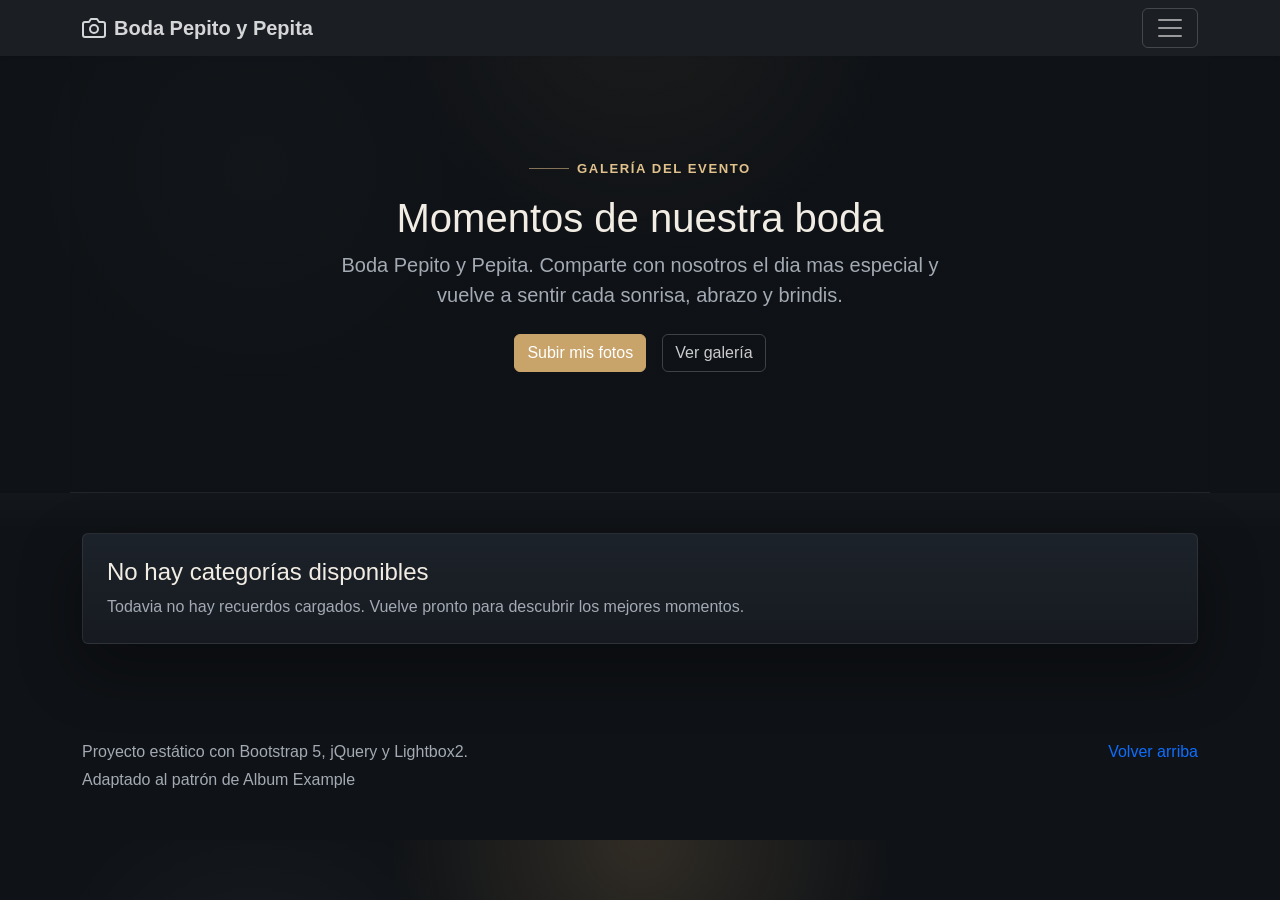
==== index.html @ b754f9c5 "Add files via upload" ====
<!doctype html>
<html lang="es">
  <head>
    <meta charset="UTF-8" />
    <meta name="viewport" content="width=device-width, initial-scale=1.0" />
    <meta
      name="description"
      content="Portada de la boda con galería de momentos por categoría."
    />
    <title>Boda Pepito y Pepita</title>
    <script type="module" crossorigin src="./assets/chunk-D4Ll_HxI.js"></script>
    <script type="module" crossorigin src="./assets/main-Bcjzb0AX.js"></script>
    <link rel="stylesheet" crossorigin href="./assets/main-Brp5BBaQ.css">
  </head>
  <body id="top">
    <header>
      <div class="collapse bg-dark" id="navbarHeader">
        <div class="container py-4">
          <div class="row g-4">
            <div class="col-lg-4">
              <h4 class="text-white">Navegación</h4>
              <ul class="list-unstyled mb-0">
                <li><a href="index.html" class="text-white">Portada</a></li>
                <li><a href="formulario.html" class="text-white">Subir fotos</a></li>
                <li><a href="#galeria" class="text-white">Galería de categorías</a></li>
              </ul>
            </div>
            <div class="col-lg-8">
              <h4 class="text-white">Galería</h4>
              <div class="dropdown">
                <button class="btn btn-outline-light dropdown-toggle" type="button" data-bs-toggle="dropdown" aria-expanded="false">
                  Elegir categoría
                </button>
                <ul class="dropdown-menu dropdown-menu-dark">
                  <li><a class="dropdown-item" href="galeria.html?categoria=ceremonia">Ceremonia</a></li>
                  <li><a class="dropdown-item" href="galeria.html?categoria=grupos">Grupos</a></li>
                  <li><a class="dropdown-item" href="galeria.html?categoria=retratos">Retratos</a></li>
                  <li><a class="dropdown-item" href="galeria.html?categoria=coctel">Coctel</a></li>
                  <li><a class="dropdown-item" href="galeria.html?categoria=banquete">Banquete</a></li>
                  <li><a class="dropdown-item" href="galeria.html?categoria=fiesta">Fiesta</a></li>
                  <li><a class="dropdown-item" href="galeria.html?categoria=preparativos">Preparativos</a></li>
                </ul>
              </div>
            </div>
          </div>
        </div>
      </div>

      <div class="navbar navbar-dark bg-dark shadow-sm">
        <div class="container">
          <a href="index.html" class="navbar-brand d-flex align-items-center">
            <svg xmlns="http://www.w3.org/2000/svg" width="24" height="24" fill="none" stroke="currentColor" stroke-linecap="round" stroke-linejoin="round" stroke-width="2" aria-hidden="true" class="me-2" viewBox="0 0 24 24"><path d="M23 19a2 2 0 0 1-2 2H3a2 2 0 0 1-2-2V8a2 2 0 0 1 2-2h4l2-3h6l2 3h4a2 2 0 0 1 2 2z"/><circle cx="12" cy="13" r="4"/></svg>
            <strong>Boda Pepito y Pepita</strong>
          </a>
          <button class="navbar-toggler" type="button" data-bs-toggle="collapse" data-bs-target="#navbarHeader" aria-controls="navbarHeader" aria-expanded="false" aria-label="Alternar navegación">
            <span class="navbar-toggler-icon"></span>
          </button>
        </div>
      </div>

      <section class="py-5 text-center container album-hero">
        <div class="row py-lg-5 justify-content-center">
          <div class="col-lg-7 col-md-9 mx-auto">
            <span class="eyebrow text-accent">Galería del evento</span>
            <h1 class="fw-light mt-3">Momentos de nuestra boda</h1>
            <p class="lead text-body-secondary">
              Boda Pepito y Pepita. Comparte con nosotros el dia mas especial y vuelve a sentir cada sonrisa, abrazo y brindis.
            </p>
            <p class="d-flex gap-3 justify-content-center flex-wrap">
              <a href="formulario.html" class="btn btn-primary my-2">Subir mis fotos</a>
              <a href="#galeria" class="btn btn-outline-secondary my-2">Ver galería</a>
            </p>
          </div>
        </div>
      </section>

    </header>

    <main>
      <div class="album py-5 album-section" id="galeria">
        <div class="container">
          <div class="row row-cols-1 row-cols-sm-2 row-cols-md-3 g-4" id="categoryCards"></div>
          <div class="row mt-3" id="categoryCardsEmpty" hidden>
            <div class="col">
              <div class="card card-dark h-100 p-4">
                <h2 class="h4 mb-2">No hay categorías disponibles</h2>
                <p class="card-text mb-0">Todavia no hay recuerdos cargados. Vuelve pronto para descubrir los mejores momentos.</p>
              </div>
            </div>
          </div>
        </div>

    </main>

    <footer class="text-body-secondary py-5 album-footer">
      <div class="container">
        <p class="float-end mb-1">
          <a href="#top">Volver arriba</a>
        </p>
        <p class="mb-1">Proyecto estático con Bootstrap 5, jQuery y Lightbox2.</p>
        <p class="mb-0">Adaptado al patrón de Album Example</p>
      </div>
    </footer>

  </body>
</html>
---- assets/main-Brp5BBaQ.css ----
:root,[data-bs-theme=light]{--bs-blue:#0d6efd;--bs-indigo:#6610f2;--bs-purple:#6f42c1;--bs-pink:#d63384;--bs-red:#dc3545;--bs-orange:#fd7e14;--bs-yellow:#ffc107;--bs-green:#198754;--bs-teal:#20c997;--bs-cyan:#0dcaf0;--bs-black:#000;--bs-white:#fff;--bs-gray:#6c757d;--bs-gray-dark:#343a40;--bs-gray-100:#f8f9fa;--bs-gray-200:#e9ecef;--bs-gray-300:#dee2e6;--bs-gray-400:#ced4da;--bs-gray-500:#adb5bd;--bs-gray-600:#6c757d;--bs-gray-700:#495057;--bs-gray-800:#343a40;--bs-gray-900:#212529;--bs-primary:#0d6efd;--bs-secondary:#6c757d;--bs-success:#198754;--bs-info:#0dcaf0;--bs-warning:#ffc107;--bs-danger:#dc3545;--bs-light:#f8f9fa;--bs-dark:#212529;--bs-primary-rgb:13,110,253;--bs-secondary-rgb:108,117,125;--bs-success-rgb:25,135,84;--bs-info-rgb:13,202,240;--bs-warning-rgb:255,193,7;--bs-danger-rgb:220,53,69;--bs-light-rgb:248,249,250;--bs-dark-rgb:33,37,41;--bs-primary-text-emphasis:#052c65;--bs-secondary-text-emphasis:#2b2f32;--bs-success-text-emphasis:#0a3622;--bs-info-text-emphasis:#055160;--bs-warning-text-emphasis:#664d03;--bs-danger-text-emphasis:#58151c;--bs-light-text-emphasis:#495057;--bs-dark-text-emphasis:#495057;--bs-primary-bg-subtle:#cfe2ff;--bs-secondary-bg-subtle:#e2e3e5;--bs-success-bg-subtle:#d1e7dd;--bs-info-bg-subtle:#cff4fc;--bs-warning-bg-subtle:#fff3cd;--bs-danger-bg-subtle:#f8d7da;--bs-light-bg-subtle:#fcfcfd;--bs-dark-bg-subtle:#ced4da;--bs-primary-border-subtle:#9ec5fe;--bs-secondary-border-subtle:#c4c8cb;--bs-success-border-subtle:#a3cfbb;--bs-info-border-subtle:#9eeaf9;--bs-warning-border-subtle:#ffe69c;--bs-danger-border-subtle:#f1aeb5;--bs-light-border-subtle:#e9ecef;--bs-dark-border-subtle:#adb5bd;--bs-white-rgb:255,255,255;--bs-black-rgb:0,0,0;--bs-font-sans-serif:system-ui,-apple-system,"Segoe UI",Roboto,"Helvetica Neue","Noto Sans","Liberation Sans",Arial,sans-serif,"Apple Color Emoji","Segoe UI Emoji","Segoe UI Symbol","Noto Color Emoji";--bs-font-monospace:SFMono-Regular,Menlo,Monaco,Consolas,"Liberation Mono","Courier New",monospace;--bs-gradient:linear-gradient(180deg, #ffffff26, #fff0);--bs-body-font-family:var(--bs-font-sans-serif);--bs-body-font-size:1rem;--bs-body-font-weight:400;--bs-body-line-height:1.5;--bs-body-color:#212529;--bs-body-color-rgb:33,37,41;--bs-body-bg:#fff;--bs-body-bg-rgb:255,255,255;--bs-emphasis-color:#000;--bs-emphasis-color-rgb:0,0,0;--bs-secondary-color:#212529bf;--bs-secondary-color-rgb:33,37,41;--bs-secondary-bg:#e9ecef;--bs-secondary-bg-rgb:233,236,239;--bs-tertiary-color:#21252980;--bs-tertiary-color-rgb:33,37,41;--bs-tertiary-bg:#f8f9fa;--bs-tertiary-bg-rgb:248,249,250;--bs-heading-color:inherit;--bs-link-color:#0d6efd;--bs-link-color-rgb:13,110,253;--bs-link-decoration:underline;--bs-link-hover-color:#0a58ca;--bs-link-hover-color-rgb:10,88,202;--bs-code-color:#d63384;--bs-highlight-color:#212529;--bs-highlight-bg:#fff3cd;--bs-border-width:1px;--bs-border-style:solid;--bs-border-color:#dee2e6;--bs-border-color-translucent:#0000002d;--bs-border-radius:.375rem;--bs-border-radius-sm:.25rem;--bs-border-radius-lg:.5rem;--bs-border-radius-xl:1rem;--bs-border-radius-xxl:2rem;--bs-border-radius-2xl:var(--bs-border-radius-xxl);--bs-border-radius-pill:50rem;--bs-box-shadow:0 .5rem 1rem #00000026;--bs-box-shadow-sm:0 .125rem .25rem #00000013;--bs-box-shadow-lg:0 1rem 3rem #0000002d;--bs-box-shadow-inset:inset 0 1px 2px #00000013;--bs-focus-ring-width:.25rem;--bs-focus-ring-opacity:.25;--bs-focus-ring-color:#0d6efd40;--bs-form-valid-color:#198754;--bs-form-valid-border-color:#198754;--bs-form-invalid-color:#dc3545;--bs-form-invalid-border-color:#dc3545}[data-bs-theme=dark]{--lightningcss-light: ;--lightningcss-dark:initial;color-scheme:dark;--bs-body-color:#dee2e6;--bs-body-color-rgb:222,226,230;--bs-body-bg:#212529;--bs-body-bg-rgb:33,37,41;--bs-emphasis-color:#fff;--bs-emphasis-color-rgb:255,255,255;--bs-secondary-color:#dee2e6bf;--bs-secondary-color-rgb:222,226,230;--bs-secondary-bg:#343a40;--bs-secondary-bg-rgb:52,58,64;--bs-tertiary-color:#dee2e680;--bs-tertiary-color-rgb:222,226,230;--bs-tertiary-bg:#2b3035;--bs-tertiary-bg-rgb:43,48,53;--bs-primary-text-emphasis:#6ea8fe;--bs-secondary-text-emphasis:#a7acb1;--bs-success-text-emphasis:#75b798;--bs-info-text-emphasis:#6edff6;--bs-warning-text-emphasis:#ffda6a;--bs-danger-text-emphasis:#ea868f;--bs-light-text-emphasis:#f8f9fa;--bs-dark-text-emphasis:#dee2e6;--bs-primary-bg-subtle:#031633;--bs-secondary-bg-subtle:#161719;--bs-success-bg-subtle:#051b11;--bs-info-bg-subtle:#032830;--bs-warning-bg-subtle:#332701;--bs-danger-bg-subtle:#2c0b0e;--bs-light-bg-subtle:#343a40;--bs-dark-bg-subtle:#1a1d20;--bs-primary-border-subtle:#084298;--bs-secondary-border-subtle:#41464b;--bs-success-border-subtle:#0f5132;--bs-info-border-subtle:#087990;--bs-warning-border-subtle:#997404;--bs-danger-border-subtle:#842029;--bs-light-border-subtle:#495057;--bs-dark-border-subtle:#343a40;--bs-heading-color:inherit;--bs-link-color:#6ea8fe;--bs-link-hover-color:#8bb9fe;--bs-link-color-rgb:110,168,254;--bs-link-hover-color-rgb:139,185,254;--bs-code-color:#e685b5;--bs-highlight-color:#dee2e6;--bs-highlight-bg:#664d03;--bs-border-color:#495057;--bs-border-color-translucent:#ffffff26;--bs-form-valid-color:#75b798;--bs-form-valid-border-color:#75b798;--bs-form-invalid-color:#ea868f;--bs-form-invalid-border-color:#ea868f}*,:after,:before{box-sizing:border-box}@media (prefers-reduced-motion:no-preference){:root{scroll-behavior:smooth}}body{font-family:var(--bs-body-font-family);font-size:var(--bs-body-font-size);font-weight:var(--bs-body-font-weight);line-height:var(--bs-body-line-height);color:var(--bs-body-color);text-align:var(--bs-body-text-align);background-color:var(--bs-body-bg);-webkit-text-size-adjust:100%;-webkit-tap-highlight-color:transparent;margin:0}hr{color:inherit;border:0;border-top:var(--bs-border-width) solid;opacity:.25;margin:1rem 0}.h1,.h2,.h3,.h4,.h5,.h6,h1,h2,h3,h4,h5,h6{color:var(--bs-heading-color);margin-top:0;margin-bottom:.5rem;font-weight:500;line-height:1.2}.h1,h1{font-size:calc(1.375rem + 1.5vw)}@media (width>=1200px){.h1,h1{font-size:2.5rem}}.h2,h2{font-size:calc(1.325rem + .9vw)}@media (width>=1200px){.h2,h2{font-size:2rem}}.h3,h3{font-size:calc(1.3rem + .6vw)}@media (width>=1200px){.h3,h3{font-size:1.75rem}}.h4,h4{font-size:calc(1.275rem + .3vw)}@media (width>=1200px){.h4,h4{font-size:1.5rem}}.h5,h5{font-size:1.25rem}.h6,h6{font-size:1rem}p{margin-top:0;margin-bottom:1rem}abbr[title]{cursor:help;-webkit-text-decoration-skip-ink:none;text-decoration-skip-ink:none;-webkit-text-decoration:underline dotted;text-decoration:underline dotted}address{font-style:normal;line-height:inherit;margin-bottom:1rem}ol,ul{padding-left:2rem}dl,ol,ul{margin-top:0;margin-bottom:1rem}ol ol,ol ul,ul ol,ul ul{margin-bottom:0}dt{font-weight:700}dd{margin-bottom:.5rem;margin-left:0}blockquote{margin:0 0 1rem}b,strong{font-weight:bolder}.small,small{font-size:.875em}.mark,mark{color:var(--bs-highlight-color);background-color:var(--bs-highlight-bg);padding:.1875em}sub,sup{vertical-align:baseline;font-size:.75em;line-height:0;position:relative}sub{bottom:-.25em}sup{top:-.5em}a{color:rgba(var(--bs-link-color-rgb),var(--bs-link-opacity,1));text-decoration:underline}a:hover{--bs-link-color-rgb:var(--bs-link-hover-color-rgb)}a:not([href]):not([class]),a:not([href]):not([class]):hover{color:inherit;text-decoration:none}code,kbd,pre,samp{font-family:var(--bs-font-monospace);font-size:1em}pre{margin-top:0;margin-bottom:1rem;font-size:.875em;display:block;overflow:auto}pre code{font-size:inherit;color:inherit;word-break:normal}code{color:var(--bs-code-color);word-wrap:break-word;font-size:.875em}a>code{color:inherit}kbd{color:var(--bs-body-bg);background-color:var(--bs-body-color);border-radius:.25rem;padding:.1875rem .375rem;font-size:.875em}kbd kbd{padding:0;font-size:1em}figure{margin:0 0 1rem}img,svg{vertical-align:middle}table{caption-side:bottom;border-collapse:collapse}caption{color:var(--bs-secondary-color);text-align:left;padding-top:.5rem;padding-bottom:.5rem}th{text-align:inherit;text-align:-webkit-match-parent}tbody,td,tfoot,th,thead,tr{border-color:inherit;border-style:solid;border-width:0}label{display:inline-block}button{border-radius:0}button:focus:not(:focus-visible){outline:0}button,input,optgroup,select,textarea{font-family:inherit;font-size:inherit;line-height:inherit;margin:0}button,select{text-transform:none}[role=button]{cursor:pointer}select{word-wrap:normal}select:disabled{opacity:1}[list]:not([type=date]):not([type=datetime-local]):not([type=month]):not([type=week]):not([type=time])::-webkit-calendar-picker-indicator{display:none!important}[type=button],[type=reset],[type=submit],button{-webkit-appearance:button}[type=button]:not(:disabled),[type=reset]:not(:disabled),[type=submit]:not(:disabled),button:not(:disabled){cursor:pointer}::-moz-focus-inner{border-style:none;padding:0}textarea{resize:vertical}fieldset{border:0;min-width:0;margin:0;padding:0}legend{float:left;width:100%;line-height:inherit;margin-bottom:.5rem;padding:0;font-size:calc(1.275rem + .3vw)}@media (width>=1200px){legend{font-size:1.5rem}}legend+*{clear:left}::-webkit-datetime-edit-day-field{padding:0}::-webkit-datetime-edit-fields-wrapper{padding:0}::-webkit-datetime-edit-hour-field{padding:0}::-webkit-datetime-edit-minute{padding:0}::-webkit-datetime-edit-month-field{padding:0}::-webkit-datetime-edit-text{padding:0}::-webkit-datetime-edit-year-field{padding:0}::-webkit-inner-spin-button{height:auto}[type=search]{-webkit-appearance:textfield;outline-offset:-2px}[type=search]::-webkit-search-cancel-button{cursor:pointer;filter:grayscale()}::-webkit-search-decoration{-webkit-appearance:none}::-webkit-color-swatch-wrapper{padding:0}::file-selector-button{font:inherit;-webkit-appearance:button}output{display:inline-block}iframe{border:0}summary{cursor:pointer;display:list-item}progress{vertical-align:baseline}[hidden]{display:none!important}.lead{font-size:1.25rem;font-weight:300}.display-1{font-size:calc(1.625rem + 4.5vw);font-weight:300;line-height:1.2}@media (width>=1200px){.display-1{font-size:5rem}}.display-2{font-size:calc(1.575rem + 3.9vw);font-weight:300;line-height:1.2}@media (width>=1200px){.display-2{font-size:4.5rem}}.display-3{font-size:calc(1.525rem + 3.3vw);font-weight:300;line-height:1.2}@media (width>=1200px){.display-3{font-size:4rem}}.display-4{font-size:calc(1.475rem + 2.7vw);font-weight:300;line-height:1.2}@media (width>=1200px){.display-4{font-size:3.5rem}}.display-5{font-size:calc(1.425rem + 2.1vw);font-weight:300;line-height:1.2}@media (width>=1200px){.display-5{font-size:3rem}}.display-6{font-size:calc(1.375rem + 1.5vw);font-weight:300;line-height:1.2}@media (width>=1200px){.display-6{font-size:2.5rem}}.list-unstyled,.list-inline{padding-left:0;list-style:none}.list-inline-item{display:inline-block}.list-inline-item:not(:last-child){margin-right:.5rem}.initialism{text-transform:uppercase;font-size:.875em}.blockquote{margin-bottom:1rem;font-size:1.25rem}.blockquote>:last-child{margin-bottom:0}.blockquote-footer{color:#6c757d;margin-top:-1rem;margin-bottom:1rem;font-size:.875em}.blockquote-footer:before{content:"— "}.img-fluid{max-width:100%;height:auto}.img-thumbnail{background-color:var(--bs-body-bg);border:var(--bs-border-width) solid var(--bs-border-color);border-radius:var(--bs-border-radius);max-width:100%;height:auto;padding:.25rem}.figure{display:inline-block}.figure-img{margin-bottom:.5rem;line-height:1}.figure-caption{color:var(--bs-secondary-color);font-size:.875em}.container,.container-fluid,.container-lg,.container-md,.container-sm,.container-xl,.container-xxl{--bs-gutter-x:1.5rem;--bs-gutter-y:0;width:100%;padding-right:calc(var(--bs-gutter-x) * .5);padding-left:calc(var(--bs-gutter-x) * .5);margin-left:auto;margin-right:auto}@media (width>=576px){.container,.container-sm{max-width:540px}}@media (width>=768px){.container,.container-md,.container-sm{max-width:720px}}@media (width>=992px){.container,.container-lg,.container-md,.container-sm{max-width:960px}}@media (width>=1200px){.container,.container-lg,.container-md,.container-sm,.container-xl{max-width:1140px}}@media (width>=1400px){.container,.container-lg,.container-md,.container-sm,.container-xl,.container-xxl{max-width:1320px}}:root{--bs-breakpoint-xs:0;--bs-breakpoint-sm:576px;--bs-breakpoint-md:768px;--bs-breakpoint-lg:992px;--bs-breakpoint-xl:1200px;--bs-breakpoint-xxl:1400px}.row{--bs-gutter-x:1.5rem;--bs-gutter-y:0;margin-top:calc(-1 * var(--bs-gutter-y));margin-right:calc(-.5 * var(--bs-gutter-x));margin-left:calc(-.5 * var(--bs-gutter-x));flex-wrap:wrap;display:flex}.row>*{width:100%;max-width:100%;padding-right:calc(var(--bs-gutter-x) * .5);padding-left:calc(var(--bs-gutter-x) * .5);margin-top:var(--bs-gutter-y);flex-shrink:0}.col{flex:1 0 0}.row-cols-auto>*{flex:none;width:auto}.row-cols-1>*{flex:none;width:100%}.row-cols-2>*{flex:none;width:50%}.row-cols-3>*{flex:none;width:33.3333%}.row-cols-4>*{flex:none;width:25%}.row-cols-5>*{flex:none;width:20%}.row-cols-6>*{flex:none;width:16.6667%}.col-auto{flex:none;width:auto}.col-1{flex:none;width:8.33333%}.col-2{flex:none;width:16.6667%}.col-3{flex:none;width:25%}.col-4{flex:none;width:33.3333%}.col-5{flex:none;width:41.6667%}.col-6{flex:none;width:50%}.col-7{flex:none;width:58.3333%}.col-8{flex:none;width:66.6667%}.col-9{flex:none;width:75%}.col-10{flex:none;width:83.3333%}.col-11{flex:none;width:91.6667%}.col-12{flex:none;width:100%}.offset-1{margin-left:8.33333%}.offset-2{margin-left:16.6667%}.offset-3{margin-left:25%}.offset-4{margin-left:33.3333%}.offset-5{margin-left:41.6667%}.offset-6{margin-left:50%}.offset-7{margin-left:58.3333%}.offset-8{margin-left:66.6667%}.offset-9{margin-left:75%}.offset-10{margin-left:83.3333%}.offset-11{margin-left:91.6667%}.g-0,.gx-0{--bs-gutter-x:0}.g-0,.gy-0{--bs-gutter-y:0}.g-1,.gx-1{--bs-gutter-x:.25rem}.g-1,.gy-1{--bs-gutter-y:.25rem}.g-2,.gx-2{--bs-gutter-x:.5rem}.g-2,.gy-2{--bs-gutter-y:.5rem}.g-3,.gx-3{--bs-gutter-x:1rem}.g-3,.gy-3{--bs-gutter-y:1rem}.g-4,.gx-4{--bs-gutter-x:1.5rem}.g-4,.gy-4{--bs-gutter-y:1.5rem}.g-5,.gx-5{--bs-gutter-x:3rem}.g-5,.gy-5{--bs-gutter-y:3rem}@media (width>=576px){.col-sm{flex:1 0 0}.row-cols-sm-auto>*{flex:none;width:auto}.row-cols-sm-1>*{flex:none;width:100%}.row-cols-sm-2>*{flex:none;width:50%}.row-cols-sm-3>*{flex:none;width:33.3333%}.row-cols-sm-4>*{flex:none;width:25%}.row-cols-sm-5>*{flex:none;width:20%}.row-cols-sm-6>*{flex:none;width:16.6667%}.col-sm-auto{flex:none;width:auto}.col-sm-1{flex:none;width:8.33333%}.col-sm-2{flex:none;width:16.6667%}.col-sm-3{flex:none;width:25%}.col-sm-4{flex:none;width:33.3333%}.col-sm-5{flex:none;width:41.6667%}.col-sm-6{flex:none;width:50%}.col-sm-7{flex:none;width:58.3333%}.col-sm-8{flex:none;width:66.6667%}.col-sm-9{flex:none;width:75%}.col-sm-10{flex:none;width:83.3333%}.col-sm-11{flex:none;width:91.6667%}.col-sm-12{flex:none;width:100%}.offset-sm-0{margin-left:0}.offset-sm-1{margin-left:8.33333%}.offset-sm-2{margin-left:16.6667%}.offset-sm-3{margin-left:25%}.offset-sm-4{margin-left:33.3333%}.offset-sm-5{margin-left:41.6667%}.offset-sm-6{margin-left:50%}.offset-sm-7{margin-left:58.3333%}.offset-sm-8{margin-left:66.6667%}.offset-sm-9{margin-left:75%}.offset-sm-10{margin-left:83.3333%}.offset-sm-11{margin-left:91.6667%}.g-sm-0,.gx-sm-0{--bs-gutter-x:0}.g-sm-0,.gy-sm-0{--bs-gutter-y:0}.g-sm-1,.gx-sm-1{--bs-gutter-x:.25rem}.g-sm-1,.gy-sm-1{--bs-gutter-y:.25rem}.g-sm-2,.gx-sm-2{--bs-gutter-x:.5rem}.g-sm-2,.gy-sm-2{--bs-gutter-y:.5rem}.g-sm-3,.gx-sm-3{--bs-gutter-x:1rem}.g-sm-3,.gy-sm-3{--bs-gutter-y:1rem}.g-sm-4,.gx-sm-4{--bs-gutter-x:1.5rem}.g-sm-4,.gy-sm-4{--bs-gutter-y:1.5rem}.g-sm-5,.gx-sm-5{--bs-gutter-x:3rem}.g-sm-5,.gy-sm-5{--bs-gutter-y:3rem}}@media (width>=768px){.col-md{flex:1 0 0}.row-cols-md-auto>*{flex:none;width:auto}.row-cols-md-1>*{flex:none;width:100%}.row-cols-md-2>*{flex:none;width:50%}.row-cols-md-3>*{flex:none;width:33.3333%}.row-cols-md-4>*{flex:none;width:25%}.row-cols-md-5>*{flex:none;width:20%}.row-cols-md-6>*{flex:none;width:16.6667%}.col-md-auto{flex:none;width:auto}.col-md-1{flex:none;width:8.33333%}.col-md-2{flex:none;width:16.6667%}.col-md-3{flex:none;width:25%}.col-md-4{flex:none;width:33.3333%}.col-md-5{flex:none;width:41.6667%}.col-md-6{flex:none;width:50%}.col-md-7{flex:none;width:58.3333%}.col-md-8{flex:none;width:66.6667%}.col-md-9{flex:none;width:75%}.col-md-10{flex:none;width:83.3333%}.col-md-11{flex:none;width:91.6667%}.col-md-12{flex:none;width:100%}.offset-md-0{margin-left:0}.offset-md-1{margin-left:8.33333%}.offset-md-2{margin-left:16.6667%}.offset-md-3{margin-left:25%}.offset-md-4{margin-left:33.3333%}.offset-md-5{margin-left:41.6667%}.offset-md-6{margin-left:50%}.offset-md-7{margin-left:58.3333%}.offset-md-8{margin-left:66.6667%}.offset-md-9{margin-left:75%}.offset-md-10{margin-left:83.3333%}.offset-md-11{margin-left:91.6667%}.g-md-0,.gx-md-0{--bs-gutter-x:0}.g-md-0,.gy-md-0{--bs-gutter-y:0}.g-md-1,.gx-md-1{--bs-gutter-x:.25rem}.g-md-1,.gy-md-1{--bs-gutter-y:.25rem}.g-md-2,.gx-md-2{--bs-gutter-x:.5rem}.g-md-2,.gy-md-2{--bs-gutter-y:.5rem}.g-md-3,.gx-md-3{--bs-gutter-x:1rem}.g-md-3,.gy-md-3{--bs-gutter-y:1rem}.g-md-4,.gx-md-4{--bs-gutter-x:1.5rem}.g-md-4,.gy-md-4{--bs-gutter-y:1.5rem}.g-md-5,.gx-md-5{--bs-gutter-x:3rem}.g-md-5,.gy-md-5{--bs-gutter-y:3rem}}@media (width>=992px){.col-lg{flex:1 0 0}.row-cols-lg-auto>*{flex:none;width:auto}.row-cols-lg-1>*{flex:none;width:100%}.row-cols-lg-2>*{flex:none;width:50%}.row-cols-lg-3>*{flex:none;width:33.3333%}.row-cols-lg-4>*{flex:none;width:25%}.row-cols-lg-5>*{flex:none;width:20%}.row-cols-lg-6>*{flex:none;width:16.6667%}.col-lg-auto{flex:none;width:auto}.col-lg-1{flex:none;width:8.33333%}.col-lg-2{flex:none;width:16.6667%}.col-lg-3{flex:none;width:25%}.col-lg-4{flex:none;width:33.3333%}.col-lg-5{flex:none;width:41.6667%}.col-lg-6{flex:none;width:50%}.col-lg-7{flex:none;width:58.3333%}.col-lg-8{flex:none;width:66.6667%}.col-lg-9{flex:none;width:75%}.col-lg-10{flex:none;width:83.3333%}.col-lg-11{flex:none;width:91.6667%}.col-lg-12{flex:none;width:100%}.offset-lg-0{margin-left:0}.offset-lg-1{margin-left:8.33333%}.offset-lg-2{margin-left:16.6667%}.offset-lg-3{margin-left:25%}.offset-lg-4{margin-left:33.3333%}.offset-lg-5{margin-left:41.6667%}.offset-lg-6{margin-left:50%}.offset-lg-7{margin-left:58.3333%}.offset-lg-8{margin-left:66.6667%}.offset-lg-9{margin-left:75%}.offset-lg-10{margin-left:83.3333%}.offset-lg-11{margin-left:91.6667%}.g-lg-0,.gx-lg-0{--bs-gutter-x:0}.g-lg-0,.gy-lg-0{--bs-gutter-y:0}.g-lg-1,.gx-lg-1{--bs-gutter-x:.25rem}.g-lg-1,.gy-lg-1{--bs-gutter-y:.25rem}.g-lg-2,.gx-lg-2{--bs-gutter-x:.5rem}.g-lg-2,.gy-lg-2{--bs-gutter-y:.5rem}.g-lg-3,.gx-lg-3{--bs-gutter-x:1rem}.g-lg-3,.gy-lg-3{--bs-gutter-y:1rem}.g-lg-4,.gx-lg-4{--bs-gutter-x:1.5rem}.g-lg-4,.gy-lg-4{--bs-gutter-y:1.5rem}.g-lg-5,.gx-lg-5{--bs-gutter-x:3rem}.g-lg-5,.gy-lg-5{--bs-gutter-y:3rem}}@media (width>=1200px){.col-xl{flex:1 0 0}.row-cols-xl-auto>*{flex:none;width:auto}.row-cols-xl-1>*{flex:none;width:100%}.row-cols-xl-2>*{flex:none;width:50%}.row-cols-xl-3>*{flex:none;width:33.3333%}.row-cols-xl-4>*{flex:none;width:25%}.row-cols-xl-5>*{flex:none;width:20%}.row-cols-xl-6>*{flex:none;width:16.6667%}.col-xl-auto{flex:none;width:auto}.col-xl-1{flex:none;width:8.33333%}.col-xl-2{flex:none;width:16.6667%}.col-xl-3{flex:none;width:25%}.col-xl-4{flex:none;width:33.3333%}.col-xl-5{flex:none;width:41.6667%}.col-xl-6{flex:none;width:50%}.col-xl-7{flex:none;width:58.3333%}.col-xl-8{flex:none;width:66.6667%}.col-xl-9{flex:none;width:75%}.col-xl-10{flex:none;width:83.3333%}.col-xl-11{flex:none;width:91.6667%}.col-xl-12{flex:none;width:100%}.offset-xl-0{margin-left:0}.offset-xl-1{margin-left:8.33333%}.offset-xl-2{margin-left:16.6667%}.offset-xl-3{margin-left:25%}.offset-xl-4{margin-left:33.3333%}.offset-xl-5{margin-left:41.6667%}.offset-xl-6{margin-left:50%}.offset-xl-7{margin-left:58.3333%}.offset-xl-8{margin-left:66.6667%}.offset-xl-9{margin-left:75%}.offset-xl-10{margin-left:83.3333%}.offset-xl-11{margin-left:91.6667%}.g-xl-0,.gx-xl-0{--bs-gutter-x:0}.g-xl-0,.gy-xl-0{--bs-gutter-y:0}.g-xl-1,.gx-xl-1{--bs-gutter-x:.25rem}.g-xl-1,.gy-xl-1{--bs-gutter-y:.25rem}.g-xl-2,.gx-xl-2{--bs-gutter-x:.5rem}.g-xl-2,.gy-xl-2{--bs-gutter-y:.5rem}.g-xl-3,.gx-xl-3{--bs-gutter-x:1rem}.g-xl-3,.gy-xl-3{--bs-gutter-y:1rem}.g-xl-4,.gx-xl-4{--bs-gutter-x:1.5rem}.g-xl-4,.gy-xl-4{--bs-gutter-y:1.5rem}.g-xl-5,.gx-xl-5{--bs-gutter-x:3rem}.g-xl-5,.gy-xl-5{--bs-gutter-y:3rem}}@media (width>=1400px){.col-xxl{flex:1 0 0}.row-cols-xxl-auto>*{flex:none;width:auto}.row-cols-xxl-1>*{flex:none;width:100%}.row-cols-xxl-2>*{flex:none;width:50%}.row-cols-xxl-3>*{flex:none;width:33.3333%}.row-cols-xxl-4>*{flex:none;width:25%}.row-cols-xxl-5>*{flex:none;width:20%}.row-cols-xxl-6>*{flex:none;width:16.6667%}.col-xxl-auto{flex:none;width:auto}.col-xxl-1{flex:none;width:8.33333%}.col-xxl-2{flex:none;width:16.6667%}.col-xxl-3{flex:none;width:25%}.col-xxl-4{flex:none;width:33.3333%}.col-xxl-5{flex:none;width:41.6667%}.col-xxl-6{flex:none;width:50%}.col-xxl-7{flex:none;width:58.3333%}.col-xxl-8{flex:none;width:66.6667%}.col-xxl-9{flex:none;width:75%}.col-xxl-10{flex:none;width:83.3333%}.col-xxl-11{flex:none;width:91.6667%}.col-xxl-12{flex:none;width:100%}.offset-xxl-0{margin-left:0}.offset-xxl-1{margin-left:8.33333%}.offset-xxl-2{margin-left:16.6667%}.offset-xxl-3{margin-left:25%}.offset-xxl-4{margin-left:33.3333%}.offset-xxl-5{margin-left:41.6667%}.offset-xxl-6{margin-left:50%}.offset-xxl-7{margin-left:58.3333%}.offset-xxl-8{margin-left:66.6667%}.offset-xxl-9{margin-left:75%}.offset-xxl-10{margin-left:83.3333%}.offset-xxl-11{margin-left:91.6667%}.g-xxl-0,.gx-xxl-0{--bs-gutter-x:0}.g-xxl-0,.gy-xxl-0{--bs-gutter-y:0}.g-xxl-1,.gx-xxl-1{--bs-gutter-x:.25rem}.g-xxl-1,.gy-xxl-1{--bs-gutter-y:.25rem}.g-xxl-2,.gx-xxl-2{--bs-gutter-x:.5rem}.g-xxl-2,.gy-xxl-2{--bs-gutter-y:.5rem}.g-xxl-3,.gx-xxl-3{--bs-gutter-x:1rem}.g-xxl-3,.gy-xxl-3{--bs-gutter-y:1rem}.g-xxl-4,.gx-xxl-4{--bs-gutter-x:1.5rem}.g-xxl-4,.gy-xxl-4{--bs-gutter-y:1.5rem}.g-xxl-5,.gx-xxl-5{--bs-gutter-x:3rem}.g-xxl-5,.gy-xxl-5{--bs-gutter-y:3rem}}.table{--bs-table-color-type:initial;--bs-table-bg-type:initial;--bs-table-color-state:initial;--bs-table-bg-state:initial;--bs-table-color:var(--bs-emphasis-color);--bs-table-bg:var(--bs-body-bg);--bs-table-border-color:var(--bs-border-color);--bs-table-accent-bg:transparent;--bs-table-striped-color:var(--bs-emphasis-color);--bs-table-striped-bg:rgba(var(--bs-emphasis-color-rgb), .05);--bs-table-active-color:var(--bs-emphasis-color);--bs-table-active-bg:rgba(var(--bs-emphasis-color-rgb), .1);--bs-table-hover-color:var(--bs-emphasis-color);--bs-table-hover-bg:rgba(var(--bs-emphasis-color-rgb), .075);vertical-align:top;border-color:var(--bs-table-border-color);width:100%;margin-bottom:1rem}.table>:not(caption)>*>*{color:var(--bs-table-color-state,var(--bs-table-color-type,var(--bs-table-color)));background-color:var(--bs-table-bg);border-bottom-width:var(--bs-border-width);box-shadow:inset 0 0 0 9999px var(--bs-table-bg-state,var(--bs-table-bg-type,var(--bs-table-accent-bg)));padding:.5rem}.table>tbody{vertical-align:inherit}.table>thead{vertical-align:bottom}.table-group-divider{border-top:calc(var(--bs-border-width) * 2) solid currentcolor}.caption-top{caption-side:top}.table-sm>:not(caption)>*>*{padding:.25rem}.table-bordered>:not(caption)>*{border-width:var(--bs-border-width) 0}.table-bordered>:not(caption)>*>*{border-width:0 var(--bs-border-width)}.table-borderless>:not(caption)>*>*{border-bottom-width:0}.table-borderless>:not(:first-child){border-top-width:0}.table-striped>tbody>tr:nth-of-type(odd)>*,.table-striped-columns>:not(caption)>tr>:nth-child(2n){--bs-table-color-type:var(--bs-table-striped-color);--bs-table-bg-type:var(--bs-table-striped-bg)}.table-active{--bs-table-color-state:var(--bs-table-active-color);--bs-table-bg-state:var(--bs-table-active-bg)}.table-hover>tbody>tr:hover>*{--bs-table-color-state:var(--bs-table-hover-color);--bs-table-bg-state:var(--bs-table-hover-bg)}.table-primary{--bs-table-color:#000;--bs-table-bg:#cfe2ff;--bs-table-border-color:#a6b5cc;--bs-table-striped-bg:#c5d7f2;--bs-table-striped-color:#000;--bs-table-active-bg:#bacbe6;--bs-table-active-color:#000;--bs-table-hover-bg:#bfd1ec;--bs-table-hover-color:#000;color:var(--bs-table-color);border-color:var(--bs-table-border-color)}.table-secondary{--bs-table-color:#000;--bs-table-bg:#e2e3e5;--bs-table-border-color:#b5b6b7;--bs-table-striped-bg:#d7d8da;--bs-table-striped-color:#000;--bs-table-active-bg:#cbccce;--bs-table-active-color:#000;--bs-table-hover-bg:#d1d2d4;--bs-table-hover-color:#000;color:var(--bs-table-color);border-color:var(--bs-table-border-color)}.table-success{--bs-table-color:#000;--bs-table-bg:#d1e7dd;--bs-table-border-color:#a7b9b1;--bs-table-striped-bg:#c7dbd2;--bs-table-striped-color:#000;--bs-table-active-bg:#bcd0c7;--bs-table-active-color:#000;--bs-table-hover-bg:#c1d6cc;--bs-table-hover-color:#000;color:var(--bs-table-color);border-color:var(--bs-table-border-color)}.table-info{--bs-table-color:#000;--bs-table-bg:#cff4fc;--bs-table-border-color:#a6c3ca;--bs-table-striped-bg:#c5e8ef;--bs-table-striped-color:#000;--bs-table-active-bg:#badce3;--bs-table-active-color:#000;--bs-table-hover-bg:#bfe2e9;--bs-table-hover-color:#000;color:var(--bs-table-color);border-color:var(--bs-table-border-color)}.table-warning{--bs-table-color:#000;--bs-table-bg:#fff3cd;--bs-table-border-color:#ccc2a4;--bs-table-striped-bg:#f2e7c3;--bs-table-striped-color:#000;--bs-table-active-bg:#e6dbb9;--bs-table-active-color:#000;--bs-table-hover-bg:#ece1be;--bs-table-hover-color:#000;color:var(--bs-table-color);border-color:var(--bs-table-border-color)}.table-danger{--bs-table-color:#000;--bs-table-bg:#f8d7da;--bs-table-border-color:#c6acae;--bs-table-striped-bg:#eccccf;--bs-table-striped-color:#000;--bs-table-active-bg:#dfc2c4;--bs-table-active-color:#000;--bs-table-hover-bg:#e5c7ca;--bs-table-hover-color:#000;color:var(--bs-table-color);border-color:var(--bs-table-border-color)}.table-light{--bs-table-color:#000;--bs-table-bg:#f8f9fa;--bs-table-border-color:#c6c7c8;--bs-table-striped-bg:#ecedee;--bs-table-striped-color:#000;--bs-table-active-bg:#dfe0e1;--bs-table-active-color:#000;--bs-table-hover-bg:#e5e6e7;--bs-table-hover-color:#000;color:var(--bs-table-color);border-color:var(--bs-table-border-color)}.table-dark{--bs-table-color:#fff;--bs-table-bg:#212529;--bs-table-border-color:#4d5154;--bs-table-striped-bg:#2c3034;--bs-table-striped-color:#fff;--bs-table-active-bg:#373b3e;--bs-table-active-color:#fff;--bs-table-hover-bg:#323539;--bs-table-hover-color:#fff;color:var(--bs-table-color);border-color:var(--bs-table-border-color)}.table-responsive{-webkit-overflow-scrolling:touch;overflow-x:auto}@media (width<=575.98px){.table-responsive-sm{-webkit-overflow-scrolling:touch;overflow-x:auto}}@media (width<=767.98px){.table-responsive-md{-webkit-overflow-scrolling:touch;overflow-x:auto}}@media (width<=991.98px){.table-responsive-lg{-webkit-overflow-scrolling:touch;overflow-x:auto}}@media (width<=1199.98px){.table-responsive-xl{-webkit-overflow-scrolling:touch;overflow-x:auto}}@media (width<=1399.98px){.table-responsive-xxl{-webkit-overflow-scrolling:touch;overflow-x:auto}}.form-label{margin-bottom:.5rem}.col-form-label{padding-top:calc(.375rem + var(--bs-border-width));padding-bottom:calc(.375rem + var(--bs-border-width));font-size:inherit;margin-bottom:0;line-height:1.5}.col-form-label-lg{padding-top:calc(.5rem + var(--bs-border-width));padding-bottom:calc(.5rem + var(--bs-border-width));font-size:1.25rem}.col-form-label-sm{padding-top:calc(.25rem + var(--bs-border-width));padding-bottom:calc(.25rem + var(--bs-border-width));font-size:.875rem}.form-text{color:var(--bs-secondary-color);margin-top:.25rem;font-size:.875em}.form-control{width:100%;color:var(--bs-body-color);appearance:none;background-color:var(--bs-body-bg);border:var(--bs-border-width) solid var(--bs-border-color);border-radius:var(--bs-border-radius);background-clip:padding-box;padding:.375rem .75rem;font-size:1rem;font-weight:400;line-height:1.5;transition:border-color .15s ease-in-out,box-shadow .15s ease-in-out;display:block}@media (prefers-reduced-motion:reduce){.form-control{transition:none}}.form-control[type=file]{overflow:hidden}.form-control[type=file]:not(:disabled):not([readonly]){cursor:pointer}.form-control:focus{color:var(--bs-body-color);background-color:var(--bs-body-bg);border-color:#86b7fe;outline:0;box-shadow:0 0 0 .25rem #0d6efd40}.form-control::-webkit-date-and-time-value{min-width:85px;height:1.5em;margin:0}.form-control::-webkit-datetime-edit{padding:0;display:block}.form-control::placeholder{color:var(--bs-secondary-color);opacity:1}.form-control:disabled{background-color:var(--bs-secondary-bg);opacity:1}.form-control::-webkit-file-upload-button{-webkit-margin-end:.75rem;margin:-.375rem -.75rem;color:var(--bs-body-color);background-color:var(--bs-tertiary-bg);pointer-events:none;border-color:inherit;border-style:solid;border-width:0;border-inline-end-width:var(--bs-border-width);border-radius:0;margin-inline-end:.75rem;padding:.375rem .75rem;transition:color .15s ease-in-out,background-color .15s ease-in-out,border-color .15s ease-in-out,box-shadow .15s ease-in-out}.form-control::file-selector-button{-webkit-margin-end:.75rem;color:var(--bs-body-color);background-color:var(--bs-tertiary-bg);pointer-events:none;border-color:inherit;border-style:solid;border-width:0;border-inline-end-width:var(--bs-border-width);border-radius:0;margin:-.375rem -.75rem;margin-inline-end:.75rem;padding:.375rem .75rem;transition:color .15s ease-in-out,background-color .15s ease-in-out,border-color .15s ease-in-out,box-shadow .15s ease-in-out}@media (prefers-reduced-motion:reduce){.form-control::file-selector-button{transition:none}}.form-control:hover:not(:disabled):not([readonly])::-webkit-file-upload-button{background-color:var(--bs-secondary-bg)}.form-control:hover:not(:disabled):not([readonly])::file-selector-button{background-color:var(--bs-secondary-bg)}.form-control-plaintext{width:100%;color:var(--bs-body-color);border:solid #0000;border-width:var(--bs-border-width) 0;background-color:#0000;margin-bottom:0;padding:.375rem 0;line-height:1.5;display:block}.form-control-plaintext:focus{outline:0}.form-control-plaintext.form-control-lg,.form-control-plaintext.form-control-sm{padding-left:0;padding-right:0}.form-control-sm{min-height:calc(1.5em + .5rem + calc(var(--bs-border-width) * 2));border-radius:var(--bs-border-radius-sm);padding:.25rem .5rem;font-size:.875rem}.form-control-sm::file-selector-button{-webkit-margin-end:.5rem;margin:-.25rem -.5rem;margin-inline-end:.5rem;padding:.25rem .5rem}.form-control-lg{min-height:calc(1.5em + 1rem + calc(var(--bs-border-width) * 2));border-radius:var(--bs-border-radius-lg);padding:.5rem 1rem;font-size:1.25rem}.form-control-lg::file-selector-button{-webkit-margin-end:1rem;margin:-.5rem -1rem;margin-inline-end:1rem;padding:.5rem 1rem}textarea.form-control{min-height:calc(1.5em + .75rem + calc(var(--bs-border-width) * 2))}textarea.form-control-sm{min-height:calc(1.5em + .5rem + calc(var(--bs-border-width) * 2))}textarea.form-control-lg{min-height:calc(1.5em + 1rem + calc(var(--bs-border-width) * 2))}.form-control-color{width:3rem;height:calc(1.5em + .75rem + calc(var(--bs-border-width) * 2));padding:.375rem}.form-control-color:not(:disabled):not([readonly]){cursor:pointer}.form-control-color::-moz-color-swatch{border-radius:var(--bs-border-radius);border:0!important}.form-control-color::-webkit-color-swatch{border-radius:var(--bs-border-radius);border:0!important}.form-control-color.form-control-sm{height:calc(1.5em + .5rem + calc(var(--bs-border-width) * 2))}.form-control-color.form-control-lg{height:calc(1.5em + 1rem + calc(var(--bs-border-width) * 2))}.form-select{--bs-form-select-bg-img:url("data:image/svg+xml,%3csvg xmlns='http://www.w3.org/2000/svg' viewBox='0 0 16 16'%3e%3cpath fill='none' stroke='%23343a40' stroke-linecap='round' stroke-linejoin='round' stroke-width='2' d='m2 5 6 6 6-6'/%3e%3c/svg%3e");width:100%;color:var(--bs-body-color);appearance:none;background-color:var(--bs-body-bg);background-image:var(--bs-form-select-bg-img),var(--bs-form-select-bg-icon,none);border:var(--bs-border-width) solid var(--bs-border-color);border-radius:var(--bs-border-radius);background-position:right .75rem center;background-repeat:no-repeat;background-size:16px 12px;padding:.375rem 2.25rem .375rem .75rem;font-size:1rem;font-weight:400;line-height:1.5;transition:border-color .15s ease-in-out,box-shadow .15s ease-in-out;display:block}@media (prefers-reduced-motion:reduce){.form-select{transition:none}}.form-select:focus{border-color:#86b7fe;outline:0;box-shadow:0 0 0 .25rem #0d6efd40}.form-select[multiple],.form-select[size]:not([size="1"]){background-image:none;padding-right:.75rem}.form-select:disabled{background-color:var(--bs-secondary-bg)}.form-select:-moz-focusring{color:#0000;text-shadow:0 0 0 var(--bs-body-color)}.form-select-sm{border-radius:var(--bs-border-radius-sm);padding-top:.25rem;padding-bottom:.25rem;padding-left:.5rem;font-size:.875rem}.form-select-lg{border-radius:var(--bs-border-radius-lg);padding-top:.5rem;padding-bottom:.5rem;padding-left:1rem;font-size:1.25rem}[data-bs-theme=dark] .form-select{--bs-form-select-bg-img:url("data:image/svg+xml,%3csvg xmlns='http://www.w3.org/2000/svg' viewBox='0 0 16 16'%3e%3cpath fill='none' stroke='%23dee2e6' stroke-linecap='round' stroke-linejoin='round' stroke-width='2' d='m2 5 6 6 6-6'/%3e%3c/svg%3e")}.form-check{min-height:1.5rem;margin-bottom:.125rem;padding-left:1.5em;display:block}.form-check .form-check-input{float:left;margin-left:-1.5em}.form-check-reverse{text-align:right;padding-left:0;padding-right:1.5em}.form-check-reverse .form-check-input{float:right;margin-left:0;margin-right:-1.5em}.form-check-input{--bs-form-check-bg:var(--bs-body-bg);vertical-align:top;appearance:none;background-color:var(--bs-form-check-bg);background-image:var(--bs-form-check-bg-image);border:var(--bs-border-width) solid var(--bs-border-color);-webkit-print-color-adjust:exact;print-color-adjust:exact;color-adjust:exact;background-position:50%;background-repeat:no-repeat;background-size:contain;flex-shrink:0;width:1em;height:1em;margin-top:.25em}.form-check-input[type=checkbox]{border-radius:.25em}.form-check-input[type=radio]{border-radius:50%}.form-check-input:active{filter:brightness(90%)}.form-check-input:focus{border-color:#86b7fe;outline:0;box-shadow:0 0 0 .25rem #0d6efd40}.form-check-input:checked{background-color:#0d6efd;border-color:#0d6efd}.form-check-input:checked[type=checkbox]{--bs-form-check-bg-image:url("data:image/svg+xml,%3csvg xmlns='http://www.w3.org/2000/svg' viewBox='0 0 20 20'%3e%3cpath fill='none' stroke='%23fff' stroke-linecap='round' stroke-linejoin='round' stroke-width='3' d='m6 10 3 3 6-6'/%3e%3c/svg%3e")}.form-check-input:checked[type=radio]{--bs-form-check-bg-image:url("data:image/svg+xml,%3csvg xmlns='http://www.w3.org/2000/svg' viewBox='-4 -4 8 8'%3e%3ccircle r='2' fill='%23fff'/%3e%3c/svg%3e")}.form-check-input[type=checkbox]:indeterminate{--bs-form-check-bg-image:url("data:image/svg+xml,%3csvg xmlns='http://www.w3.org/2000/svg' viewBox='0 0 20 20'%3e%3cpath fill='none' stroke='%23fff' stroke-linecap='round' stroke-linejoin='round' stroke-width='3' d='M6 10h8'/%3e%3c/svg%3e");background-color:#0d6efd;border-color:#0d6efd}.form-check-input:disabled{pointer-events:none;filter:none;opacity:.5}.form-check-input:disabled~.form-check-label,.form-check-input[disabled]~.form-check-label{cursor:default;opacity:.5}.form-switch{padding-left:2.5em}.form-switch .form-check-input{--bs-form-switch-bg:url("data:image/svg+xml,%3csvg xmlns='http://www.w3.org/2000/svg' viewBox='-4 -4 8 8'%3e%3ccircle r='3' fill='rgba%280, 0, 0, 0.25%29'/%3e%3c/svg%3e");background-image:var(--bs-form-switch-bg);background-position:0;border-radius:2em;width:2em;margin-left:-2.5em;transition:background-position .15s ease-in-out}@media (prefers-reduced-motion:reduce){.form-switch .form-check-input{transition:none}}.form-switch .form-check-input:focus{--bs-form-switch-bg:url("data:image/svg+xml,%3csvg xmlns='http://www.w3.org/2000/svg' viewBox='-4 -4 8 8'%3e%3ccircle r='3' fill='%2386b7fe'/%3e%3c/svg%3e")}.form-switch .form-check-input:checked{--bs-form-switch-bg:url("data:image/svg+xml,%3csvg xmlns='http://www.w3.org/2000/svg' viewBox='-4 -4 8 8'%3e%3ccircle r='3' fill='%23fff'/%3e%3c/svg%3e");background-position:100%}.form-switch.form-check-reverse{padding-left:0;padding-right:2.5em}.form-switch.form-check-reverse .form-check-input{margin-left:0;margin-right:-2.5em}.form-check-inline{margin-right:1rem;display:inline-block}.btn-check{clip:rect(0,0,0,0);pointer-events:none;position:absolute}.btn-check:disabled+.btn,.btn-check[disabled]+.btn{pointer-events:none;filter:none;opacity:.65}[data-bs-theme=dark] .form-switch .form-check-input:not(:checked):not(:focus){--bs-form-switch-bg:url("data:image/svg+xml,%3csvg xmlns='http://www.w3.org/2000/svg' viewBox='-4 -4 8 8'%3e%3ccircle r='3' fill='rgba%28255, 255, 255, 0.25%29'/%3e%3c/svg%3e")}.form-range{appearance:none;background-color:#0000;width:100%;height:1.5rem;padding:0}.form-range:focus{outline:0}.form-range:focus::-webkit-slider-thumb{box-shadow:0 0 0 1px #fff,0 0 0 .25rem #0d6efd40}.form-range:focus::-moz-range-thumb{box-shadow:0 0 0 1px #fff,0 0 0 .25rem #0d6efd40}.form-range::-moz-focus-outer{border:0}.form-range::-webkit-slider-thumb{appearance:none;background-color:#0d6efd;border:0;border-radius:1rem;width:1rem;height:1rem;margin-top:-.25rem;transition:background-color .15s ease-in-out,border-color .15s ease-in-out,box-shadow .15s ease-in-out}@media (prefers-reduced-motion:reduce){.form-range::-webkit-slider-thumb{transition:none}}.form-range::-webkit-slider-thumb:active{background-color:#b6d4fe}.form-range::-webkit-slider-runnable-track{color:#0000;cursor:pointer;background-color:var(--bs-secondary-bg);border-color:#0000;border-radius:1rem;width:100%;height:.5rem}.form-range::-moz-range-thumb{appearance:none;background-color:#0d6efd;border:0;border-radius:1rem;width:1rem;height:1rem;transition:background-color .15s ease-in-out,border-color .15s ease-in-out,box-shadow .15s ease-in-out}@media (prefers-reduced-motion:reduce){.form-range::-moz-range-thumb{transition:none}}.form-range::-moz-range-thumb:active{background-color:#b6d4fe}.form-range::-moz-range-track{color:#0000;cursor:pointer;background-color:var(--bs-secondary-bg);border-color:#0000;border-radius:1rem;width:100%;height:.5rem}.form-range:disabled{pointer-events:none}.form-range:disabled::-webkit-slider-thumb{background-color:var(--bs-secondary-color)}.form-range:disabled::-moz-range-thumb{background-color:var(--bs-secondary-color)}.form-floating{position:relative}.form-floating>.form-control,.form-floating>.form-control-plaintext,.form-floating>.form-select{height:calc(3.5rem + calc(var(--bs-border-width) * 2));min-height:calc(3.5rem + calc(var(--bs-border-width) * 2));line-height:1.25}.form-floating>label{z-index:2;max-width:100%;height:100%;color:rgba(var(--bs-body-color-rgb),.65);text-align:start;text-overflow:ellipsis;white-space:nowrap;pointer-events:none;border:var(--bs-border-width) solid transparent;transform-origin:0 0;padding:1rem .75rem;transition:opacity .1s ease-in-out,transform .1s ease-in-out;position:absolute;top:0;left:0;overflow:hidden}@media (prefers-reduced-motion:reduce){.form-floating>label{transition:none}}.form-floating>.form-control,.form-floating>.form-control-plaintext{padding:1rem .75rem}.form-floating>.form-control-plaintext::placeholder,.form-floating>.form-control::placeholder{color:#0000}.form-floating>.form-control-plaintext:focus,.form-floating>.form-control-plaintext:not(:placeholder-shown),.form-floating>.form-control:focus,.form-floating>.form-control:not(:placeholder-shown),:-webkit-any(.form-floating>.form-control-plaintext:-webkit-autofill,.form-floating>.form-control:-webkit-autofill){padding-top:1.625rem;padding-bottom:.625rem}.form-floating>.form-control-plaintext:focus,.form-floating>.form-control-plaintext:not(:placeholder-shown),.form-floating>.form-control:focus,.form-floating>.form-control:not(:placeholder-shown),:is(.form-floating>.form-control-plaintext:autofill,.form-floating>.form-control:autofill){padding-top:1.625rem;padding-bottom:.625rem}.form-floating>.form-select{padding-top:1.625rem;padding-bottom:.625rem;padding-left:.75rem}.form-floating>.form-control-plaintext~label,.form-floating>.form-control:focus~label,.form-floating>.form-control:not(:placeholder-shown)~label,.form-floating>.form-select~label{transform:scale(.85)translateY(-.5rem)translate(.15rem)}.form-floating>.form-control:-webkit-autofill~label{transform:scale(.85)translateY(-.5rem)translate(.15rem)}.form-floating>textarea:focus~label:after,.form-floating>textarea:not(:placeholder-shown)~label:after{z-index:-1;content:"";background-color:var(--bs-body-bg);border-radius:var(--bs-border-radius);height:1.5em;position:absolute;inset:1rem .375rem}.form-floating>textarea:disabled~label:after{background-color:var(--bs-secondary-bg)}.form-floating>.form-control-plaintext~label{border-width:var(--bs-border-width) 0}.form-floating>.form-control:disabled~label,.form-floating>:disabled~label{color:#6c757d}.input-group{flex-wrap:wrap;align-items:stretch;width:100%;display:flex;position:relative}.input-group>.form-control,.input-group>.form-floating,.input-group>.form-select{flex:auto;width:1%;min-width:0;position:relative}.input-group>.form-control:focus,.input-group>.form-floating:focus-within,.input-group>.form-select:focus{z-index:5}.input-group .btn{z-index:2;position:relative}.input-group .btn:focus{z-index:5}.input-group-text{color:var(--bs-body-color);text-align:center;white-space:nowrap;background-color:var(--bs-tertiary-bg);border:var(--bs-border-width) solid var(--bs-border-color);border-radius:var(--bs-border-radius);align-items:center;padding:.375rem .75rem;font-size:1rem;font-weight:400;line-height:1.5;display:flex}.input-group-lg>.btn,.input-group-lg>.form-control,.input-group-lg>.form-select,.input-group-lg>.input-group-text{border-radius:var(--bs-border-radius-lg);padding:.5rem 1rem;font-size:1.25rem}.input-group-sm>.btn,.input-group-sm>.form-control,.input-group-sm>.form-select,.input-group-sm>.input-group-text{border-radius:var(--bs-border-radius-sm);padding:.25rem .5rem;font-size:.875rem}.input-group-lg>.form-select,.input-group-sm>.form-select{padding-right:3rem}.input-group:not(.has-validation)>.dropdown-toggle:nth-last-child(n+3),.input-group:not(.has-validation)>.form-floating:not(:last-child)>.form-control,.input-group:not(.has-validation)>.form-floating:not(:last-child)>.form-select,.input-group:not(.has-validation)>:not(:last-child):not(.dropdown-toggle):not(.dropdown-menu):not(.form-floating),.input-group.has-validation>.dropdown-toggle:nth-last-child(n+4),.input-group.has-validation>.form-floating:nth-last-child(n+3)>.form-control,.input-group.has-validation>.form-floating:nth-last-child(n+3)>.form-select,.input-group.has-validation>:nth-last-child(n+3):not(.dropdown-toggle):not(.dropdown-menu):not(.form-floating){border-top-right-radius:0;border-bottom-right-radius:0}.input-group>:not(:first-child):not(.dropdown-menu):not(.valid-tooltip):not(.valid-feedback):not(.invalid-tooltip):not(.invalid-feedback){margin-left:calc(-1 * var(--bs-border-width));border-top-left-radius:0;border-bottom-left-radius:0}.input-group>.form-floating:not(:first-child)>.form-control,.input-group>.form-floating:not(:first-child)>.form-select{border-top-left-radius:0;border-bottom-left-radius:0}.valid-feedback{width:100%;color:var(--bs-form-valid-color);margin-top:.25rem;font-size:.875em;display:none}.valid-tooltip{z-index:5;color:#fff;background-color:var(--bs-success);border-radius:var(--bs-border-radius);max-width:100%;margin-top:.1rem;padding:.25rem .5rem;font-size:.875rem;display:none;position:absolute;top:100%}.is-valid~.valid-feedback,.is-valid~.valid-tooltip,.was-validated :valid~.valid-feedback,.was-validated :valid~.valid-tooltip{display:block}.form-control.is-valid,.was-validated .form-control:valid{border-color:var(--bs-form-valid-border-color);background-image:url("data:image/svg+xml,%3csvg xmlns='http://www.w3.org/2000/svg' viewBox='0 0 8 8'%3e%3cpath fill='%23198754' d='M2.3 6.73.6 4.53c-.4-1.04.46-1.4 1.1-.8l1.1 1.4 3.4-3.8c.6-.63 1.6-.27 1.2.7l-4 4.6c-.43.5-.8.4-1.1.1'/%3e%3c/svg%3e");background-position:right calc(.375em + .1875rem) center;background-repeat:no-repeat;background-size:calc(.75em + .375rem) calc(.75em + .375rem);padding-right:calc(1.5em + .75rem)}.form-control.is-valid:focus,.was-validated .form-control:valid:focus{border-color:var(--bs-form-valid-border-color);box-shadow:0 0 0 .25rem rgba(var(--bs-success-rgb),.25)}.was-validated textarea.form-control:valid,textarea.form-control.is-valid{background-position:right calc(.375em + .1875rem) top calc(.375em + .1875rem);padding-right:calc(1.5em + .75rem)}.form-select.is-valid,.was-validated .form-select:valid{border-color:var(--bs-form-valid-border-color)}.form-select.is-valid:not([multiple]):not([size]),.form-select.is-valid:not([multiple])[size="1"],.was-validated .form-select:valid:not([multiple]):not([size]),.was-validated .form-select:valid:not([multiple])[size="1"]{--bs-form-select-bg-icon:url("data:image/svg+xml,%3csvg xmlns='http://www.w3.org/2000/svg' viewBox='0 0 8 8'%3e%3cpath fill='%23198754' d='M2.3 6.73.6 4.53c-.4-1.04.46-1.4 1.1-.8l1.1 1.4 3.4-3.8c.6-.63 1.6-.27 1.2.7l-4 4.6c-.43.5-.8.4-1.1.1'/%3e%3c/svg%3e");background-position:right .75rem center,right 2.25rem center;background-size:16px 12px,calc(.75em + .375rem) calc(.75em + .375rem);padding-right:4.125rem}.form-select.is-valid:focus,.was-validated .form-select:valid:focus{border-color:var(--bs-form-valid-border-color);box-shadow:0 0 0 .25rem rgba(var(--bs-success-rgb),.25)}.form-control-color.is-valid,.was-validated .form-control-color:valid{width:calc(1.5em + 3.75rem)}.form-check-input.is-valid,.was-validated .form-check-input:valid{border-color:var(--bs-form-valid-border-color)}.form-check-input.is-valid:checked,.was-validated .form-check-input:valid:checked{background-color:var(--bs-form-valid-color)}.form-check-input.is-valid:focus,.was-validated .form-check-input:valid:focus{box-shadow:0 0 0 .25rem rgba(var(--bs-success-rgb),.25)}.form-check-input.is-valid~.form-check-label,.was-validated .form-check-input:valid~.form-check-label{color:var(--bs-form-valid-color)}.form-check-inline .form-check-input~.valid-feedback{margin-left:.5em}.input-group>.form-control:not(:focus).is-valid,.input-group>.form-floating:not(:focus-within).is-valid,.input-group>.form-select:not(:focus).is-valid,.was-validated .input-group>.form-control:not(:focus):valid,.was-validated .input-group>.form-floating:not(:focus-within):valid,.was-validated .input-group>.form-select:not(:focus):valid{z-index:3}.invalid-feedback{width:100%;color:var(--bs-form-invalid-color);margin-top:.25rem;font-size:.875em;display:none}.invalid-tooltip{z-index:5;color:#fff;background-color:var(--bs-danger);border-radius:var(--bs-border-radius);max-width:100%;margin-top:.1rem;padding:.25rem .5rem;font-size:.875rem;display:none;position:absolute;top:100%}.is-invalid~.invalid-feedback,.is-invalid~.invalid-tooltip,.was-validated :invalid~.invalid-feedback,.was-validated :invalid~.invalid-tooltip{display:block}.form-control.is-invalid,.was-validated .form-control:invalid{border-color:var(--bs-form-invalid-border-color);background-image:url("data:image/svg+xml,%3csvg xmlns='http://www.w3.org/2000/svg' viewBox='0 0 12 12' width='12' height='12' fill='none' stroke='%23dc3545'%3e%3ccircle cx='6' cy='6' r='4.5'/%3e%3cpath stroke-linejoin='round' d='M5.8 3.6h.4L6 6.5z'/%3e%3ccircle cx='6' cy='8.2' r='.6' fill='%23dc3545' stroke='none'/%3e%3c/svg%3e");background-position:right calc(.375em + .1875rem) center;background-repeat:no-repeat;background-size:calc(.75em + .375rem) calc(.75em + .375rem);padding-right:calc(1.5em + .75rem)}.form-control.is-invalid:focus,.was-validated .form-control:invalid:focus{border-color:var(--bs-form-invalid-border-color);box-shadow:0 0 0 .25rem rgba(var(--bs-danger-rgb),.25)}.was-validated textarea.form-control:invalid,textarea.form-control.is-invalid{background-position:right calc(.375em + .1875rem) top calc(.375em + .1875rem);padding-right:calc(1.5em + .75rem)}.form-select.is-invalid,.was-validated .form-select:invalid{border-color:var(--bs-form-invalid-border-color)}.form-select.is-invalid:not([multiple]):not([size]),.form-select.is-invalid:not([multiple])[size="1"],.was-validated .form-select:invalid:not([multiple]):not([size]),.was-validated .form-select:invalid:not([multiple])[size="1"]{--bs-form-select-bg-icon:url("data:image/svg+xml,%3csvg xmlns='http://www.w3.org/2000/svg' viewBox='0 0 12 12' width='12' height='12' fill='none' stroke='%23dc3545'%3e%3ccircle cx='6' cy='6' r='4.5'/%3e%3cpath stroke-linejoin='round' d='M5.8 3.6h.4L6 6.5z'/%3e%3ccircle cx='6' cy='8.2' r='.6' fill='%23dc3545' stroke='none'/%3e%3c/svg%3e");background-position:right .75rem center,right 2.25rem center;background-size:16px 12px,calc(.75em + .375rem) calc(.75em + .375rem);padding-right:4.125rem}.form-select.is-invalid:focus,.was-validated .form-select:invalid:focus{border-color:var(--bs-form-invalid-border-color);box-shadow:0 0 0 .25rem rgba(var(--bs-danger-rgb),.25)}.form-control-color.is-invalid,.was-validated .form-control-color:invalid{width:calc(1.5em + 3.75rem)}.form-check-input.is-invalid,.was-validated .form-check-input:invalid{border-color:var(--bs-form-invalid-border-color)}.form-check-input.is-invalid:checked,.was-validated .form-check-input:invalid:checked{background-color:var(--bs-form-invalid-color)}.form-check-input.is-invalid:focus,.was-validated .form-check-input:invalid:focus{box-shadow:0 0 0 .25rem rgba(var(--bs-danger-rgb),.25)}.form-check-input.is-invalid~.form-check-label,.was-validated .form-check-input:invalid~.form-check-label{color:var(--bs-form-invalid-color)}.form-check-inline .form-check-input~.invalid-feedback{margin-left:.5em}.input-group>.form-control:not(:focus).is-invalid,.input-group>.form-floating:not(:focus-within).is-invalid,.input-group>.form-select:not(:focus).is-invalid,.was-validated .input-group>.form-control:not(:focus):invalid,.was-validated .input-group>.form-floating:not(:focus-within):invalid,.was-validated .input-group>.form-select:not(:focus):invalid{z-index:4}.btn{--bs-btn-padding-x:.75rem;--bs-btn-padding-y:.375rem;--bs-btn-font-family: ;--bs-btn-font-size:1rem;--bs-btn-font-weight:400;--bs-btn-line-height:1.5;--bs-btn-color:var(--bs-body-color);--bs-btn-bg:transparent;--bs-btn-border-width:var(--bs-border-width);--bs-btn-border-color:transparent;--bs-btn-border-radius:var(--bs-border-radius);--bs-btn-hover-border-color:transparent;--bs-btn-box-shadow:inset 0 1px 0 #ffffff26,0 1px 1px #00000013;--bs-btn-disabled-opacity:.65;--bs-btn-focus-box-shadow:0 0 0 .25rem rgba(var(--bs-btn-focus-shadow-rgb), .5);padding:var(--bs-btn-padding-y) var(--bs-btn-padding-x);font-family:var(--bs-btn-font-family);font-size:var(--bs-btn-font-size);font-weight:var(--bs-btn-font-weight);line-height:var(--bs-btn-line-height);color:var(--bs-btn-color);text-align:center;vertical-align:middle;cursor:pointer;-webkit-user-select:none;user-select:none;border:var(--bs-btn-border-width) solid var(--bs-btn-border-color);border-radius:var(--bs-btn-border-radius);background-color:var(--bs-btn-bg);text-decoration:none;transition:color .15s ease-in-out,background-color .15s ease-in-out,border-color .15s ease-in-out,box-shadow .15s ease-in-out;display:inline-block}@media (prefers-reduced-motion:reduce){.btn{transition:none}}.btn:hover{color:var(--bs-btn-hover-color);background-color:var(--bs-btn-hover-bg);border-color:var(--bs-btn-hover-border-color)}.btn-check+.btn:hover{color:var(--bs-btn-color);background-color:var(--bs-btn-bg);border-color:var(--bs-btn-border-color)}.btn:focus-visible{color:var(--bs-btn-hover-color);background-color:var(--bs-btn-hover-bg);border-color:var(--bs-btn-hover-border-color);box-shadow:var(--bs-btn-focus-box-shadow);outline:0}.btn-check:focus-visible+.btn{border-color:var(--bs-btn-hover-border-color);box-shadow:var(--bs-btn-focus-box-shadow);outline:0}.btn-check:checked+.btn,.btn.active,.btn.show,.btn:first-child:active,:not(.btn-check)+.btn:active{color:var(--bs-btn-active-color);background-color:var(--bs-btn-active-bg);border-color:var(--bs-btn-active-border-color)}.btn-check:checked+.btn:focus-visible,.btn.active:focus-visible,.btn.show:focus-visible,.btn:first-child:active:focus-visible,:not(.btn-check)+.btn:active:focus-visible,.btn-check:checked:focus-visible+.btn{box-shadow:var(--bs-btn-focus-box-shadow)}.btn.disabled,.btn:disabled,fieldset:disabled .btn{color:var(--bs-btn-disabled-color);pointer-events:none;background-color:var(--bs-btn-disabled-bg);border-color:var(--bs-btn-disabled-border-color);opacity:var(--bs-btn-disabled-opacity)}.btn-primary{--bs-btn-color:#fff;--bs-btn-bg:#0d6efd;--bs-btn-border-color:#0d6efd;--bs-btn-hover-color:#fff;--bs-btn-hover-bg:#0b5ed7;--bs-btn-hover-border-color:#0a58ca;--bs-btn-focus-shadow-rgb:49,132,253;--bs-btn-active-color:#fff;--bs-btn-active-bg:#0a58ca;--bs-btn-active-border-color:#0a53be;--bs-btn-active-shadow:inset 0 3px 5px #00000020;--bs-btn-disabled-color:#fff;--bs-btn-disabled-bg:#0d6efd;--bs-btn-disabled-border-color:#0d6efd}.btn-secondary{--bs-btn-color:#fff;--bs-btn-bg:#6c757d;--bs-btn-border-color:#6c757d;--bs-btn-hover-color:#fff;--bs-btn-hover-bg:#5c636a;--bs-btn-hover-border-color:#565e64;--bs-btn-focus-shadow-rgb:130,138,145;--bs-btn-active-color:#fff;--bs-btn-active-bg:#565e64;--bs-btn-active-border-color:#51585e;--bs-btn-active-shadow:inset 0 3px 5px #00000020;--bs-btn-disabled-color:#fff;--bs-btn-disabled-bg:#6c757d;--bs-btn-disabled-border-color:#6c757d}.btn-success{--bs-btn-color:#fff;--bs-btn-bg:#198754;--bs-btn-border-color:#198754;--bs-btn-hover-color:#fff;--bs-btn-hover-bg:#157347;--bs-btn-hover-border-color:#146c43;--bs-btn-focus-shadow-rgb:60,153,110;--bs-btn-active-color:#fff;--bs-btn-active-bg:#146c43;--bs-btn-active-border-color:#13653f;--bs-btn-active-shadow:inset 0 3px 5px #00000020;--bs-btn-disabled-color:#fff;--bs-btn-disabled-bg:#198754;--bs-btn-disabled-border-color:#198754}.btn-info{--bs-btn-color:#000;--bs-btn-bg:#0dcaf0;--bs-btn-border-color:#0dcaf0;--bs-btn-hover-color:#000;--bs-btn-hover-bg:#31d2f2;--bs-btn-hover-border-color:#25cff2;--bs-btn-focus-shadow-rgb:11,172,204;--bs-btn-active-color:#000;--bs-btn-active-bg:#3dd5f3;--bs-btn-active-border-color:#25cff2;--bs-btn-active-shadow:inset 0 3px 5px #00000020;--bs-btn-disabled-color:#000;--bs-btn-disabled-bg:#0dcaf0;--bs-btn-disabled-border-color:#0dcaf0}.btn-warning{--bs-btn-color:#000;--bs-btn-bg:#ffc107;--bs-btn-border-color:#ffc107;--bs-btn-hover-color:#000;--bs-btn-hover-bg:#ffca2c;--bs-btn-hover-border-color:#ffc720;--bs-btn-focus-shadow-rgb:217,164,6;--bs-btn-active-color:#000;--bs-btn-active-bg:#ffcd39;--bs-btn-active-border-color:#ffc720;--bs-btn-active-shadow:inset 0 3px 5px #00000020;--bs-btn-disabled-color:#000;--bs-btn-disabled-bg:#ffc107;--bs-btn-disabled-border-color:#ffc107}.btn-danger{--bs-btn-color:#fff;--bs-btn-bg:#dc3545;--bs-btn-border-color:#dc3545;--bs-btn-hover-color:#fff;--bs-btn-hover-bg:#bb2d3b;--bs-btn-hover-border-color:#b02a37;--bs-btn-focus-shadow-rgb:225,83,97;--bs-btn-active-color:#fff;--bs-btn-active-bg:#b02a37;--bs-btn-active-border-color:#a52834;--bs-btn-active-shadow:inset 0 3px 5px #00000020;--bs-btn-disabled-color:#fff;--bs-btn-disabled-bg:#dc3545;--bs-btn-disabled-border-color:#dc3545}.btn-light{--bs-btn-color:#000;--bs-btn-bg:#f8f9fa;--bs-btn-border-color:#f8f9fa;--bs-btn-hover-color:#000;--bs-btn-hover-bg:#d3d4d5;--bs-btn-hover-border-color:#c6c7c8;--bs-btn-focus-shadow-rgb:211,212,213;--bs-btn-active-color:#000;--bs-btn-active-bg:#c6c7c8;--bs-btn-active-border-color:#babbbc;--bs-btn-active-shadow:inset 0 3px 5px #00000020;--bs-btn-disabled-color:#000;--bs-btn-disabled-bg:#f8f9fa;--bs-btn-disabled-border-color:#f8f9fa}.btn-dark{--bs-btn-color:#fff;--bs-btn-bg:#212529;--bs-btn-border-color:#212529;--bs-btn-hover-color:#fff;--bs-btn-hover-bg:#424649;--bs-btn-hover-border-color:#373b3e;--bs-btn-focus-shadow-rgb:66,70,73;--bs-btn-active-color:#fff;--bs-btn-active-bg:#4d5154;--bs-btn-active-border-color:#373b3e;--bs-btn-active-shadow:inset 0 3px 5px #00000020;--bs-btn-disabled-color:#fff;--bs-btn-disabled-bg:#212529;--bs-btn-disabled-border-color:#212529}.btn-outline-primary{--bs-btn-color:#0d6efd;--bs-btn-border-color:#0d6efd;--bs-btn-hover-color:#fff;--bs-btn-hover-bg:#0d6efd;--bs-btn-hover-border-color:#0d6efd;--bs-btn-focus-shadow-rgb:13,110,253;--bs-btn-active-color:#fff;--bs-btn-active-bg:#0d6efd;--bs-btn-active-border-color:#0d6efd;--bs-btn-active-shadow:inset 0 3px 5px #00000020;--bs-btn-disabled-color:#0d6efd;--bs-btn-disabled-bg:transparent;--bs-btn-disabled-border-color:#0d6efd;--bs-gradient:none}.btn-outline-secondary{--bs-btn-color:#6c757d;--bs-btn-border-color:#6c757d;--bs-btn-hover-color:#fff;--bs-btn-hover-bg:#6c757d;--bs-btn-hover-border-color:#6c757d;--bs-btn-focus-shadow-rgb:108,117,125;--bs-btn-active-color:#fff;--bs-btn-active-bg:#6c757d;--bs-btn-active-border-color:#6c757d;--bs-btn-active-shadow:inset 0 3px 5px #00000020;--bs-btn-disabled-color:#6c757d;--bs-btn-disabled-bg:transparent;--bs-btn-disabled-border-color:#6c757d;--bs-gradient:none}.btn-outline-success{--bs-btn-color:#198754;--bs-btn-border-color:#198754;--bs-btn-hover-color:#fff;--bs-btn-hover-bg:#198754;--bs-btn-hover-border-color:#198754;--bs-btn-focus-shadow-rgb:25,135,84;--bs-btn-active-color:#fff;--bs-btn-active-bg:#198754;--bs-btn-active-border-color:#198754;--bs-btn-active-shadow:inset 0 3px 5px #00000020;--bs-btn-disabled-color:#198754;--bs-btn-disabled-bg:transparent;--bs-btn-disabled-border-color:#198754;--bs-gradient:none}.btn-outline-info{--bs-btn-color:#0dcaf0;--bs-btn-border-color:#0dcaf0;--bs-btn-hover-color:#000;--bs-btn-hover-bg:#0dcaf0;--bs-btn-hover-border-color:#0dcaf0;--bs-btn-focus-shadow-rgb:13,202,240;--bs-btn-active-color:#000;--bs-btn-active-bg:#0dcaf0;--bs-btn-active-border-color:#0dcaf0;--bs-btn-active-shadow:inset 0 3px 5px #00000020;--bs-btn-disabled-color:#0dcaf0;--bs-btn-disabled-bg:transparent;--bs-btn-disabled-border-color:#0dcaf0;--bs-gradient:none}.btn-outline-warning{--bs-btn-color:#ffc107;--bs-btn-border-color:#ffc107;--bs-btn-hover-color:#000;--bs-btn-hover-bg:#ffc107;--bs-btn-hover-border-color:#ffc107;--bs-btn-focus-shadow-rgb:255,193,7;--bs-btn-active-color:#000;--bs-btn-active-bg:#ffc107;--bs-btn-active-border-color:#ffc107;--bs-btn-active-shadow:inset 0 3px 5px #00000020;--bs-btn-disabled-color:#ffc107;--bs-btn-disabled-bg:transparent;--bs-btn-disabled-border-color:#ffc107;--bs-gradient:none}.btn-outline-danger{--bs-btn-color:#dc3545;--bs-btn-border-color:#dc3545;--bs-btn-hover-color:#fff;--bs-btn-hover-bg:#dc3545;--bs-btn-hover-border-color:#dc3545;--bs-btn-focus-shadow-rgb:220,53,69;--bs-btn-active-color:#fff;--bs-btn-active-bg:#dc3545;--bs-btn-active-border-color:#dc3545;--bs-btn-active-shadow:inset 0 3px 5px #00000020;--bs-btn-disabled-color:#dc3545;--bs-btn-disabled-bg:transparent;--bs-btn-disabled-border-color:#dc3545;--bs-gradient:none}.btn-outline-light{--bs-btn-color:#f8f9fa;--bs-btn-border-color:#f8f9fa;--bs-btn-hover-color:#000;--bs-btn-hover-bg:#f8f9fa;--bs-btn-hover-border-color:#f8f9fa;--bs-btn-focus-shadow-rgb:248,249,250;--bs-btn-active-color:#000;--bs-btn-active-bg:#f8f9fa;--bs-btn-active-border-color:#f8f9fa;--bs-btn-active-shadow:inset 0 3px 5px #00000020;--bs-btn-disabled-color:#f8f9fa;--bs-btn-disabled-bg:transparent;--bs-btn-disabled-border-color:#f8f9fa;--bs-gradient:none}.btn-outline-dark{--bs-btn-color:#212529;--bs-btn-border-color:#212529;--bs-btn-hover-color:#fff;--bs-btn-hover-bg:#212529;--bs-btn-hover-border-color:#212529;--bs-btn-focus-shadow-rgb:33,37,41;--bs-btn-active-color:#fff;--bs-btn-active-bg:#212529;--bs-btn-active-border-color:#212529;--bs-btn-active-shadow:inset 0 3px 5px #00000020;--bs-btn-disabled-color:#212529;--bs-btn-disabled-bg:transparent;--bs-btn-disabled-border-color:#212529;--bs-gradient:none}.btn-link{--bs-btn-font-weight:400;--bs-btn-color:var(--bs-link-color);--bs-btn-bg:transparent;--bs-btn-border-color:transparent;--bs-btn-hover-color:var(--bs-link-hover-color);--bs-btn-hover-border-color:transparent;--bs-btn-active-color:var(--bs-link-hover-color);--bs-btn-active-border-color:transparent;--bs-btn-disabled-color:#6c757d;--bs-btn-disabled-border-color:transparent;--bs-btn-box-shadow:0 0 0 #000;--bs-btn-focus-shadow-rgb:49,132,253;text-decoration:underline}.btn-link:focus-visible{color:var(--bs-btn-color)}.btn-link:hover{color:var(--bs-btn-hover-color)}.btn-group-lg>.btn,.btn-lg{--bs-btn-padding-y:.5rem;--bs-btn-padding-x:1rem;--bs-btn-font-size:1.25rem;--bs-btn-border-radius:var(--bs-border-radius-lg)}.btn-group-sm>.btn,.btn-sm{--bs-btn-padding-y:.25rem;--bs-btn-padding-x:.5rem;--bs-btn-font-size:.875rem;--bs-btn-border-radius:var(--bs-border-radius-sm)}.fade{transition:opacity .15s linear}@media (prefers-reduced-motion:reduce){.fade{transition:none}}.fade:not(.show){opacity:0}.collapse:not(.show){display:none}.collapsing{height:0;transition:height .35s;overflow:hidden}@media (prefers-reduced-motion:reduce){.collapsing{transition:none}}.collapsing.collapse-horizontal{width:0;height:auto;transition:width .35s}@media (prefers-reduced-motion:reduce){.collapsing.collapse-horizontal{transition:none}}.dropdown,.dropdown-center,.dropend,.dropstart,.dropup,.dropup-center{position:relative}.dropdown-toggle{white-space:nowrap}.dropdown-toggle:after{vertical-align:.255em;content:"";border:.3em solid #0000;border-top-color:currentColor;border-bottom:0;margin-left:.255em;display:inline-block}.dropdown-toggle:empty:after{margin-left:0}.dropdown-menu{--bs-dropdown-zindex:1000;--bs-dropdown-min-width:10rem;--bs-dropdown-padding-x:0;--bs-dropdown-padding-y:.5rem;--bs-dropdown-spacer:.125rem;--bs-dropdown-font-size:1rem;--bs-dropdown-color:var(--bs-body-color);--bs-dropdown-bg:var(--bs-body-bg);--bs-dropdown-border-color:var(--bs-border-color-translucent);--bs-dropdown-border-radius:var(--bs-border-radius);--bs-dropdown-border-width:var(--bs-border-width);--bs-dropdown-inner-border-radius:calc(var(--bs-border-radius) - var(--bs-border-width));--bs-dropdown-divider-bg:var(--bs-border-color-translucent);--bs-dropdown-divider-margin-y:.5rem;--bs-dropdown-box-shadow:var(--bs-box-shadow);--bs-dropdown-link-color:var(--bs-body-color);--bs-dropdown-link-hover-color:var(--bs-body-color);--bs-dropdown-link-hover-bg:var(--bs-tertiary-bg);--bs-dropdown-link-active-color:#fff;--bs-dropdown-link-active-bg:#0d6efd;--bs-dropdown-link-disabled-color:var(--bs-tertiary-color);--bs-dropdown-item-padding-x:1rem;--bs-dropdown-item-padding-y:.25rem;--bs-dropdown-header-color:#6c757d;--bs-dropdown-header-padding-x:1rem;--bs-dropdown-header-padding-y:.5rem;z-index:var(--bs-dropdown-zindex);min-width:var(--bs-dropdown-min-width);padding:var(--bs-dropdown-padding-y) var(--bs-dropdown-padding-x);font-size:var(--bs-dropdown-font-size);color:var(--bs-dropdown-color);text-align:left;background-color:var(--bs-dropdown-bg);border:var(--bs-dropdown-border-width) solid var(--bs-dropdown-border-color);border-radius:var(--bs-dropdown-border-radius);background-clip:padding-box;margin:0;list-style:none;display:none;position:absolute}.dropdown-menu[data-bs-popper]{margin-top:var(--bs-dropdown-spacer);top:100%;left:0}.dropdown-menu-start{--bs-position:start}.dropdown-menu-start[data-bs-popper]{left:0;right:auto}.dropdown-menu-end{--bs-position:end}.dropdown-menu-end[data-bs-popper]{left:auto;right:0}@media (width>=576px){.dropdown-menu-sm-start{--bs-position:start}.dropdown-menu-sm-start[data-bs-popper]{left:0;right:auto}.dropdown-menu-sm-end{--bs-position:end}.dropdown-menu-sm-end[data-bs-popper]{left:auto;right:0}}@media (width>=768px){.dropdown-menu-md-start{--bs-position:start}.dropdown-menu-md-start[data-bs-popper]{left:0;right:auto}.dropdown-menu-md-end{--bs-position:end}.dropdown-menu-md-end[data-bs-popper]{left:auto;right:0}}@media (width>=992px){.dropdown-menu-lg-start{--bs-position:start}.dropdown-menu-lg-start[data-bs-popper]{left:0;right:auto}.dropdown-menu-lg-end{--bs-position:end}.dropdown-menu-lg-end[data-bs-popper]{left:auto;right:0}}@media (width>=1200px){.dropdown-menu-xl-start{--bs-position:start}.dropdown-menu-xl-start[data-bs-popper]{left:0;right:auto}.dropdown-menu-xl-end{--bs-position:end}.dropdown-menu-xl-end[data-bs-popper]{left:auto;right:0}}@media (width>=1400px){.dropdown-menu-xxl-start{--bs-position:start}.dropdown-menu-xxl-start[data-bs-popper]{left:0;right:auto}.dropdown-menu-xxl-end{--bs-position:end}.dropdown-menu-xxl-end[data-bs-popper]{left:auto;right:0}}.dropup .dropdown-menu[data-bs-popper]{margin-top:0;margin-bottom:var(--bs-dropdown-spacer);top:auto;bottom:100%}.dropup .dropdown-toggle:after{vertical-align:.255em;content:"";border:.3em solid #0000;border-top:0;border-bottom-color:currentColor;margin-left:.255em;display:inline-block}.dropup .dropdown-toggle:empty:after{margin-left:0}.dropend .dropdown-menu[data-bs-popper]{margin-top:0;margin-left:var(--bs-dropdown-spacer);top:0;left:100%;right:auto}.dropend .dropdown-toggle:after{vertical-align:.255em;content:"";border:.3em solid #0000;border-left-color:currentColor;border-right:0;margin-left:.255em;display:inline-block}.dropend .dropdown-toggle:empty:after{margin-left:0}.dropend .dropdown-toggle:after{vertical-align:0}.dropstart .dropdown-menu[data-bs-popper]{margin-top:0;margin-right:var(--bs-dropdown-spacer);top:0;left:auto;right:100%}.dropstart .dropdown-toggle:after{vertical-align:.255em;content:"";margin-left:.255em;display:none}.dropstart .dropdown-toggle:before{vertical-align:.255em;content:"";border-top:.3em solid #0000;border-bottom:.3em solid #0000;border-right:.3em solid;margin-right:.255em;display:inline-block}.dropstart .dropdown-toggle:empty:after{margin-left:0}.dropstart .dropdown-toggle:before{vertical-align:0}.dropdown-divider{height:0;margin:var(--bs-dropdown-divider-margin-y) 0;border-top:1px solid var(--bs-dropdown-divider-bg);opacity:1;overflow:hidden}.dropdown-item{width:100%;padding:var(--bs-dropdown-item-padding-y) var(--bs-dropdown-item-padding-x);clear:both;color:var(--bs-dropdown-link-color);text-align:inherit;white-space:nowrap;border-radius:var(--bs-dropdown-item-border-radius,0);background-color:#0000;border:0;font-weight:400;text-decoration:none;display:block}.dropdown-item:focus,.dropdown-item:hover{color:var(--bs-dropdown-link-hover-color);background-color:var(--bs-dropdown-link-hover-bg)}.dropdown-item.active,.dropdown-item:active{color:var(--bs-dropdown-link-active-color);background-color:var(--bs-dropdown-link-active-bg);text-decoration:none}.dropdown-item.disabled,.dropdown-item:disabled{color:var(--bs-dropdown-link-disabled-color);pointer-events:none;background-color:#0000}.dropdown-menu.show{display:block}.dropdown-header{padding:var(--bs-dropdown-header-padding-y) var(--bs-dropdown-header-padding-x);color:var(--bs-dropdown-header-color);white-space:nowrap;margin-bottom:0;font-size:.875rem;display:block}.dropdown-item-text{padding:var(--bs-dropdown-item-padding-y) var(--bs-dropdown-item-padding-x);color:var(--bs-dropdown-link-color);display:block}.dropdown-menu-dark{--bs-dropdown-color:#dee2e6;--bs-dropdown-bg:#343a40;--bs-dropdown-border-color:var(--bs-border-color-translucent);--bs-dropdown-box-shadow: ;--bs-dropdown-link-color:#dee2e6;--bs-dropdown-link-hover-color:#fff;--bs-dropdown-divider-bg:var(--bs-border-color-translucent);--bs-dropdown-link-hover-bg:#ffffff26;--bs-dropdown-link-active-color:#fff;--bs-dropdown-link-active-bg:#0d6efd;--bs-dropdown-link-disabled-color:#adb5bd;--bs-dropdown-header-color:#adb5bd}.btn-group,.btn-group-vertical{vertical-align:middle;display:inline-flex;position:relative}.btn-group-vertical>.btn,.btn-group>.btn{flex:auto;position:relative}.btn-group-vertical>.btn-check:checked+.btn,.btn-group-vertical>.btn-check:focus+.btn,.btn-group-vertical>.btn.active,.btn-group-vertical>.btn:active,.btn-group-vertical>.btn:focus,.btn-group-vertical>.btn:hover,.btn-group>.btn-check:checked+.btn,.btn-group>.btn-check:focus+.btn,.btn-group>.btn.active,.btn-group>.btn:active,.btn-group>.btn:focus,.btn-group>.btn:hover{z-index:1}.btn-toolbar{flex-wrap:wrap;justify-content:flex-start;display:flex}.btn-toolbar .input-group{width:auto}.btn-group{border-radius:var(--bs-border-radius)}.btn-group>.btn-group:not(:first-child),.btn-group>:not(.btn-check:first-child)+.btn{margin-left:calc(-1 * var(--bs-border-width))}.btn-group>.btn-group:not(:last-child)>.btn,.btn-group>.btn.dropdown-toggle-split:first-child,.btn-group>.btn:not(:last-child):not(.dropdown-toggle){border-top-right-radius:0;border-bottom-right-radius:0}.btn-group>.btn-group:not(:first-child)>.btn,.btn-group>.btn:nth-child(n+3),.btn-group>:not(.btn-check)+.btn{border-top-left-radius:0;border-bottom-left-radius:0}.dropdown-toggle-split{padding-left:.5625rem;padding-right:.5625rem}.dropdown-toggle-split:after,.dropend .dropdown-toggle-split:after,.dropup .dropdown-toggle-split:after{margin-left:0}.dropstart .dropdown-toggle-split:before{margin-right:0}.btn-group-sm>.btn+.dropdown-toggle-split,.btn-sm+.dropdown-toggle-split{padding-left:.375rem;padding-right:.375rem}.btn-group-lg>.btn+.dropdown-toggle-split,.btn-lg+.dropdown-toggle-split{padding-left:.75rem;padding-right:.75rem}.btn-group-vertical{flex-direction:column;justify-content:center;align-items:flex-start}.btn-group-vertical>.btn,.btn-group-vertical>.btn-group{width:100%}.btn-group-vertical>.btn-group:not(:first-child),.btn-group-vertical>.btn:not(:first-child){margin-top:calc(-1 * var(--bs-border-width))}.btn-group-vertical>.btn-group:not(:last-child)>.btn,.btn-group-vertical>.btn:not(:last-child):not(.dropdown-toggle){border-bottom-right-radius:0;border-bottom-left-radius:0}.btn-group-vertical>.btn-group:not(:first-child)>.btn,.btn-group-vertical>.btn:nth-child(n+3),.btn-group-vertical>:not(.btn-check)+.btn{border-top-left-radius:0;border-top-right-radius:0}.nav{--bs-nav-link-padding-x:1rem;--bs-nav-link-padding-y:.5rem;--bs-nav-link-font-weight: ;--bs-nav-link-color:var(--bs-link-color);--bs-nav-link-hover-color:var(--bs-link-hover-color);--bs-nav-link-disabled-color:var(--bs-secondary-color);flex-wrap:wrap;margin-bottom:0;padding-left:0;list-style:none;display:flex}.nav-link{padding:var(--bs-nav-link-padding-y) var(--bs-nav-link-padding-x);font-size:var(--bs-nav-link-font-size);font-weight:var(--bs-nav-link-font-weight);color:var(--bs-nav-link-color);background:0 0;border:0;text-decoration:none;transition:color .15s ease-in-out,background-color .15s ease-in-out,border-color .15s ease-in-out;display:block}@media (prefers-reduced-motion:reduce){.nav-link{transition:none}}.nav-link:focus,.nav-link:hover{color:var(--bs-nav-link-hover-color)}.nav-link:focus-visible{outline:0;box-shadow:0 0 0 .25rem #0d6efd40}.nav-link.disabled,.nav-link:disabled{color:var(--bs-nav-link-disabled-color);pointer-events:none;cursor:default}.nav-tabs{--bs-nav-tabs-border-width:var(--bs-border-width);--bs-nav-tabs-border-color:var(--bs-border-color);--bs-nav-tabs-border-radius:var(--bs-border-radius);--bs-nav-tabs-link-hover-border-color:var(--bs-secondary-bg) var(--bs-secondary-bg) var(--bs-border-color);--bs-nav-tabs-link-active-color:var(--bs-emphasis-color);--bs-nav-tabs-link-active-bg:var(--bs-body-bg);--bs-nav-tabs-link-active-border-color:var(--bs-border-color) var(--bs-border-color) var(--bs-body-bg);border-bottom:var(--bs-nav-tabs-border-width) solid var(--bs-nav-tabs-border-color)}.nav-tabs .nav-link{margin-bottom:calc(-1 * var(--bs-nav-tabs-border-width));border:var(--bs-nav-tabs-border-width) solid transparent;border-top-left-radius:var(--bs-nav-tabs-border-radius);border-top-right-radius:var(--bs-nav-tabs-border-radius)}.nav-tabs .nav-link:focus,.nav-tabs .nav-link:hover{isolation:isolate;border-color:var(--bs-nav-tabs-link-hover-border-color)}.nav-tabs .nav-item.show .nav-link,.nav-tabs .nav-link.active{color:var(--bs-nav-tabs-link-active-color);background-color:var(--bs-nav-tabs-link-active-bg);border-color:var(--bs-nav-tabs-link-active-border-color)}.nav-tabs .dropdown-menu{margin-top:calc(-1 * var(--bs-nav-tabs-border-width));border-top-left-radius:0;border-top-right-radius:0}.nav-pills{--bs-nav-pills-border-radius:var(--bs-border-radius);--bs-nav-pills-link-active-color:#fff;--bs-nav-pills-link-active-bg:#0d6efd}.nav-pills .nav-link{border-radius:var(--bs-nav-pills-border-radius)}.nav-pills .nav-link.active,.nav-pills .show>.nav-link{color:var(--bs-nav-pills-link-active-color);background-color:var(--bs-nav-pills-link-active-bg)}.nav-underline{--bs-nav-underline-gap:1rem;--bs-nav-underline-border-width:.125rem;--bs-nav-underline-link-active-color:var(--bs-emphasis-color);gap:var(--bs-nav-underline-gap)}.nav-underline .nav-link{border-bottom:var(--bs-nav-underline-border-width) solid transparent;padding-left:0;padding-right:0}.nav-underline .nav-link:focus,.nav-underline .nav-link:hover{border-bottom-color:currentColor}.nav-underline .nav-link.active,.nav-underline .show>.nav-link{color:var(--bs-nav-underline-link-active-color);border-bottom-color:currentColor;font-weight:700}.nav-fill .nav-item,.nav-fill>.nav-link{text-align:center;flex:auto}.nav-justified .nav-item,.nav-justified>.nav-link{text-align:center;flex-grow:1;flex-basis:0}.nav-fill .nav-item .nav-link,.nav-justified .nav-item .nav-link{width:100%}.tab-content>.tab-pane{display:none}.tab-content>.active{display:block}.navbar{--bs-navbar-padding-x:0;--bs-navbar-padding-y:.5rem;--bs-navbar-color:rgba(var(--bs-emphasis-color-rgb), .65);--bs-navbar-hover-color:rgba(var(--bs-emphasis-color-rgb), .8);--bs-navbar-disabled-color:rgba(var(--bs-emphasis-color-rgb), .3);--bs-navbar-active-color:rgba(var(--bs-emphasis-color-rgb), 1);--bs-navbar-brand-padding-y:.3125rem;--bs-navbar-brand-margin-end:1rem;--bs-navbar-brand-font-size:1.25rem;--bs-navbar-brand-color:rgba(var(--bs-emphasis-color-rgb), 1);--bs-navbar-brand-hover-color:rgba(var(--bs-emphasis-color-rgb), 1);--bs-navbar-nav-link-padding-x:.5rem;--bs-navbar-toggler-padding-y:.25rem;--bs-navbar-toggler-padding-x:.75rem;--bs-navbar-toggler-font-size:1.25rem;--bs-navbar-toggler-icon-bg:url("data:image/svg+xml,%3csvg xmlns='http://www.w3.org/2000/svg' viewBox='0 0 30 30'%3e%3cpath stroke='rgba%2833, 37, 41, 0.75%29' stroke-linecap='round' stroke-miterlimit='10' stroke-width='2' d='M4 7h22M4 15h22M4 23h22'/%3e%3c/svg%3e");--bs-navbar-toggler-border-color:rgba(var(--bs-emphasis-color-rgb), .15);--bs-navbar-toggler-border-radius:var(--bs-border-radius);--bs-navbar-toggler-focus-width:.25rem;--bs-navbar-toggler-transition:box-shadow .15s ease-in-out;padding:var(--bs-navbar-padding-y) var(--bs-navbar-padding-x);flex-wrap:wrap;justify-content:space-between;align-items:center;display:flex;position:relative}.navbar>.container,.navbar>.container-fluid,.navbar>.container-lg,.navbar>.container-md,.navbar>.container-sm,.navbar>.container-xl,.navbar>.container-xxl{flex-wrap:inherit;justify-content:space-between;align-items:center;display:flex}.navbar-brand{padding-top:var(--bs-navbar-brand-padding-y);padding-bottom:var(--bs-navbar-brand-padding-y);margin-right:var(--bs-navbar-brand-margin-end);font-size:var(--bs-navbar-brand-font-size);color:var(--bs-navbar-brand-color);white-space:nowrap;text-decoration:none}.navbar-brand:focus,.navbar-brand:hover{color:var(--bs-navbar-brand-hover-color)}.navbar-nav{--bs-nav-link-padding-x:0;--bs-nav-link-padding-y:.5rem;--bs-nav-link-font-weight: ;--bs-nav-link-color:var(--bs-navbar-color);--bs-nav-link-hover-color:var(--bs-navbar-hover-color);--bs-nav-link-disabled-color:var(--bs-navbar-disabled-color);flex-direction:column;margin-bottom:0;padding-left:0;list-style:none;display:flex}.navbar-nav .nav-link.active,.navbar-nav .nav-link.show{color:var(--bs-navbar-active-color)}.navbar-nav .dropdown-menu{position:static}.navbar-text{color:var(--bs-navbar-color);padding-top:.5rem;padding-bottom:.5rem}.navbar-text a,.navbar-text a:focus,.navbar-text a:hover{color:var(--bs-navbar-active-color)}.navbar-collapse{flex-grow:1;flex-basis:100%;align-items:center}.navbar-toggler{padding:var(--bs-navbar-toggler-padding-y) var(--bs-navbar-toggler-padding-x);font-size:var(--bs-navbar-toggler-font-size);color:var(--bs-navbar-color);border:var(--bs-border-width) solid var(--bs-navbar-toggler-border-color);border-radius:var(--bs-navbar-toggler-border-radius);transition:var(--bs-navbar-toggler-transition);background-color:#0000;line-height:1}@media (prefers-reduced-motion:reduce){.navbar-toggler{transition:none}}.navbar-toggler:hover{text-decoration:none}.navbar-toggler:focus{box-shadow:0 0 0 var(--bs-navbar-toggler-focus-width);outline:0;text-decoration:none}.navbar-toggler-icon{vertical-align:middle;background-image:var(--bs-navbar-toggler-icon-bg);background-position:50%;background-repeat:no-repeat;background-size:100%;width:1.5em;height:1.5em;display:inline-block}.navbar-nav-scroll{max-height:var(--bs-scroll-height,75vh);overflow-y:auto}@media (width>=576px){.navbar-expand-sm{flex-wrap:nowrap;justify-content:flex-start}.navbar-expand-sm .navbar-nav{flex-direction:row}.navbar-expand-sm .navbar-nav .dropdown-menu{position:absolute}.navbar-expand-sm .navbar-nav .nav-link{padding-right:var(--bs-navbar-nav-link-padding-x);padding-left:var(--bs-navbar-nav-link-padding-x)}.navbar-expand-sm .navbar-nav-scroll{overflow:visible}.navbar-expand-sm .navbar-collapse{flex-basis:auto;display:flex!important}.navbar-expand-sm .navbar-toggler{display:none}.navbar-expand-sm .offcanvas{z-index:auto;flex-grow:1;transition:none;position:static;visibility:visible!important;background-color:#0000!important;border:0!important;width:auto!important;height:auto!important;transform:none!important}.navbar-expand-sm .offcanvas .offcanvas-header{display:none}.navbar-expand-sm .offcanvas .offcanvas-body{flex-grow:0;padding:0;display:flex;overflow-y:visible}}@media (width>=768px){.navbar-expand-md{flex-wrap:nowrap;justify-content:flex-start}.navbar-expand-md .navbar-nav{flex-direction:row}.navbar-expand-md .navbar-nav .dropdown-menu{position:absolute}.navbar-expand-md .navbar-nav .nav-link{padding-right:var(--bs-navbar-nav-link-padding-x);padding-left:var(--bs-navbar-nav-link-padding-x)}.navbar-expand-md .navbar-nav-scroll{overflow:visible}.navbar-expand-md .navbar-collapse{flex-basis:auto;display:flex!important}.navbar-expand-md .navbar-toggler{display:none}.navbar-expand-md .offcanvas{z-index:auto;flex-grow:1;transition:none;position:static;visibility:visible!important;background-color:#0000!important;border:0!important;width:auto!important;height:auto!important;transform:none!important}.navbar-expand-md .offcanvas .offcanvas-header{display:none}.navbar-expand-md .offcanvas .offcanvas-body{flex-grow:0;padding:0;display:flex;overflow-y:visible}}@media (width>=992px){.navbar-expand-lg{flex-wrap:nowrap;justify-content:flex-start}.navbar-expand-lg .navbar-nav{flex-direction:row}.navbar-expand-lg .navbar-nav .dropdown-menu{position:absolute}.navbar-expand-lg .navbar-nav .nav-link{padding-right:var(--bs-navbar-nav-link-padding-x);padding-left:var(--bs-navbar-nav-link-padding-x)}.navbar-expand-lg .navbar-nav-scroll{overflow:visible}.navbar-expand-lg .navbar-collapse{flex-basis:auto;display:flex!important}.navbar-expand-lg .navbar-toggler{display:none}.navbar-expand-lg .offcanvas{z-index:auto;flex-grow:1;transition:none;position:static;visibility:visible!important;background-color:#0000!important;border:0!important;width:auto!important;height:auto!important;transform:none!important}.navbar-expand-lg .offcanvas .offcanvas-header{display:none}.navbar-expand-lg .offcanvas .offcanvas-body{flex-grow:0;padding:0;display:flex;overflow-y:visible}}@media (width>=1200px){.navbar-expand-xl{flex-wrap:nowrap;justify-content:flex-start}.navbar-expand-xl .navbar-nav{flex-direction:row}.navbar-expand-xl .navbar-nav .dropdown-menu{position:absolute}.navbar-expand-xl .navbar-nav .nav-link{padding-right:var(--bs-navbar-nav-link-padding-x);padding-left:var(--bs-navbar-nav-link-padding-x)}.navbar-expand-xl .navbar-nav-scroll{overflow:visible}.navbar-expand-xl .navbar-collapse{flex-basis:auto;display:flex!important}.navbar-expand-xl .navbar-toggler{display:none}.navbar-expand-xl .offcanvas{z-index:auto;flex-grow:1;transition:none;position:static;visibility:visible!important;background-color:#0000!important;border:0!important;width:auto!important;height:auto!important;transform:none!important}.navbar-expand-xl .offcanvas .offcanvas-header{display:none}.navbar-expand-xl .offcanvas .offcanvas-body{flex-grow:0;padding:0;display:flex;overflow-y:visible}}@media (width>=1400px){.navbar-expand-xxl{flex-wrap:nowrap;justify-content:flex-start}.navbar-expand-xxl .navbar-nav{flex-direction:row}.navbar-expand-xxl .navbar-nav .dropdown-menu{position:absolute}.navbar-expand-xxl .navbar-nav .nav-link{padding-right:var(--bs-navbar-nav-link-padding-x);padding-left:var(--bs-navbar-nav-link-padding-x)}.navbar-expand-xxl .navbar-nav-scroll{overflow:visible}.navbar-expand-xxl .navbar-collapse{flex-basis:auto;display:flex!important}.navbar-expand-xxl .navbar-toggler{display:none}.navbar-expand-xxl .offcanvas{z-index:auto;flex-grow:1;transition:none;position:static;visibility:visible!important;background-color:#0000!important;border:0!important;width:auto!important;height:auto!important;transform:none!important}.navbar-expand-xxl .offcanvas .offcanvas-header{display:none}.navbar-expand-xxl .offcanvas .offcanvas-body{flex-grow:0;padding:0;display:flex;overflow-y:visible}}.navbar-expand{flex-wrap:nowrap;justify-content:flex-start}.navbar-expand .navbar-nav{flex-direction:row}.navbar-expand .navbar-nav .dropdown-menu{position:absolute}.navbar-expand .navbar-nav .nav-link{padding-right:var(--bs-navbar-nav-link-padding-x);padding-left:var(--bs-navbar-nav-link-padding-x)}.navbar-expand .navbar-nav-scroll{overflow:visible}.navbar-expand .navbar-collapse{flex-basis:auto;display:flex!important}.navbar-expand .navbar-toggler{display:none}.navbar-expand .offcanvas{z-index:auto;flex-grow:1;transition:none;position:static;visibility:visible!important;background-color:#0000!important;border:0!important;width:auto!important;height:auto!important;transform:none!important}.navbar-expand .offcanvas .offcanvas-header{display:none}.navbar-expand .offcanvas .offcanvas-body{flex-grow:0;padding:0;display:flex;overflow-y:visible}.navbar-dark,.navbar[data-bs-theme=dark]{--bs-navbar-color:#ffffff8c;--bs-navbar-hover-color:#ffffffbf;--bs-navbar-disabled-color:#ffffff40;--bs-navbar-active-color:#fff;--bs-navbar-brand-color:#fff;--bs-navbar-brand-hover-color:#fff;--bs-navbar-toggler-border-color:#ffffff1a;--bs-navbar-toggler-icon-bg:url("data:image/svg+xml,%3csvg xmlns='http://www.w3.org/2000/svg' viewBox='0 0 30 30'%3e%3cpath stroke='rgba%28255, 255, 255, 0.55%29' stroke-linecap='round' stroke-miterlimit='10' stroke-width='2' d='M4 7h22M4 15h22M4 23h22'/%3e%3c/svg%3e")}[data-bs-theme=dark] .navbar-toggler-icon{--bs-navbar-toggler-icon-bg:url("data:image/svg+xml,%3csvg xmlns='http://www.w3.org/2000/svg' viewBox='0 0 30 30'%3e%3cpath stroke='rgba%28255, 255, 255, 0.55%29' stroke-linecap='round' stroke-miterlimit='10' stroke-width='2' d='M4 7h22M4 15h22M4 23h22'/%3e%3c/svg%3e")}.card{--bs-card-spacer-y:1rem;--bs-card-spacer-x:1rem;--bs-card-title-spacer-y:.5rem;--bs-card-title-color: ;--bs-card-subtitle-color: ;--bs-card-border-width:var(--bs-border-width);--bs-card-border-color:var(--bs-border-color-translucent);--bs-card-border-radius:var(--bs-border-radius);--bs-card-box-shadow: ;--bs-card-inner-border-radius:calc(var(--bs-border-radius) - (var(--bs-border-width)));--bs-card-cap-padding-y:.5rem;--bs-card-cap-padding-x:1rem;--bs-card-cap-bg:rgba(var(--bs-body-color-rgb), .03);--bs-card-cap-color: ;--bs-card-height: ;--bs-card-color: ;--bs-card-bg:var(--bs-body-bg);--bs-card-img-overlay-padding:1rem;--bs-card-group-margin:.75rem;min-width:0;height:var(--bs-card-height);color:var(--bs-body-color);word-wrap:break-word;background-color:var(--bs-card-bg);border:var(--bs-card-border-width) solid var(--bs-card-border-color);border-radius:var(--bs-card-border-radius);background-clip:border-box;flex-direction:column;display:flex;position:relative}.card>hr{margin-left:0;margin-right:0}.card>.list-group{border-top:inherit;border-bottom:inherit}.card>.list-group:first-child{border-top-left-radius:var(--bs-card-inner-border-radius);border-top-right-radius:var(--bs-card-inner-border-radius);border-top-width:0}.card>.list-group:last-child{border-bottom-right-radius:var(--bs-card-inner-border-radius);border-bottom-left-radius:var(--bs-card-inner-border-radius);border-bottom-width:0}.card>.card-header+.list-group,.card>.list-group+.card-footer{border-top:0}.card-body{padding:var(--bs-card-spacer-y) var(--bs-card-spacer-x);color:var(--bs-card-color);flex:auto}.card-title{margin-bottom:var(--bs-card-title-spacer-y);color:var(--bs-card-title-color)}.card-subtitle{margin-top:calc(-.5 * var(--bs-card-title-spacer-y));color:var(--bs-card-subtitle-color);margin-bottom:0}.card-text:last-child{margin-bottom:0}.card-link+.card-link{margin-left:var(--bs-card-spacer-x)}.card-header{padding:var(--bs-card-cap-padding-y) var(--bs-card-cap-padding-x);color:var(--bs-card-cap-color);background-color:var(--bs-card-cap-bg);border-bottom:var(--bs-card-border-width) solid var(--bs-card-border-color);margin-bottom:0}.card-header:first-child{border-radius:var(--bs-card-inner-border-radius) var(--bs-card-inner-border-radius) 0 0}.card-footer{padding:var(--bs-card-cap-padding-y) var(--bs-card-cap-padding-x);color:var(--bs-card-cap-color);background-color:var(--bs-card-cap-bg);border-top:var(--bs-card-border-width) solid var(--bs-card-border-color)}.card-footer:last-child{border-radius:0 0 var(--bs-card-inner-border-radius) var(--bs-card-inner-border-radius)}.card-header-tabs{margin-right:calc(-.5 * var(--bs-card-cap-padding-x));margin-bottom:calc(-1 * var(--bs-card-cap-padding-y));margin-left:calc(-.5 * var(--bs-card-cap-padding-x));border-bottom:0}.card-header-tabs .nav-link.active{background-color:var(--bs-card-bg);border-bottom-color:var(--bs-card-bg)}.card-header-pills{margin-right:calc(-.5 * var(--bs-card-cap-padding-x));margin-left:calc(-.5 * var(--bs-card-cap-padding-x))}.card-img-overlay{padding:var(--bs-card-img-overlay-padding);border-radius:var(--bs-card-inner-border-radius);position:absolute;inset:0}.card-img,.card-img-bottom,.card-img-top{width:100%}.card-img,.card-img-top{border-top-left-radius:var(--bs-card-inner-border-radius);border-top-right-radius:var(--bs-card-inner-border-radius)}.card-img,.card-img-bottom{border-bottom-right-radius:var(--bs-card-inner-border-radius);border-bottom-left-radius:var(--bs-card-inner-border-radius)}.card-group>.card{margin-bottom:var(--bs-card-group-margin)}@media (width>=576px){.card-group{flex-flow:wrap;display:flex}.card-group>.card{flex:1 0 0;margin-bottom:0}.card-group>.card+.card{border-left:0;margin-left:0}.card-group>.card:not(:last-child){border-top-right-radius:0;border-bottom-right-radius:0}.card-group>.card:not(:last-child)>.card-header,.card-group>.card:not(:last-child)>.card-img-top{border-top-right-radius:0}.card-group>.card:not(:last-child)>.card-footer,.card-group>.card:not(:last-child)>.card-img-bottom{border-bottom-right-radius:0}.card-group>.card:not(:first-child){border-top-left-radius:0;border-bottom-left-radius:0}.card-group>.card:not(:first-child)>.card-header,.card-group>.card:not(:first-child)>.card-img-top{border-top-left-radius:0}.card-group>.card:not(:first-child)>.card-footer,.card-group>.card:not(:first-child)>.card-img-bottom{border-bottom-left-radius:0}}.accordion{--bs-accordion-color:var(--bs-body-color);--bs-accordion-bg:var(--bs-body-bg);--bs-accordion-transition:color .15s ease-in-out,background-color .15s ease-in-out,border-color .15s ease-in-out,box-shadow .15s ease-in-out,border-radius .15s ease;--bs-accordion-border-color:var(--bs-border-color);--bs-accordion-border-width:var(--bs-border-width);--bs-accordion-border-radius:var(--bs-border-radius);--bs-accordion-inner-border-radius:calc(var(--bs-border-radius) - (var(--bs-border-width)));--bs-accordion-btn-padding-x:1.25rem;--bs-accordion-btn-padding-y:1rem;--bs-accordion-btn-color:var(--bs-body-color);--bs-accordion-btn-bg:var(--bs-accordion-bg);--bs-accordion-btn-icon:url("data:image/svg+xml,%3csvg xmlns='http://www.w3.org/2000/svg' viewBox='0 0 16 16' fill='none' stroke='%23212529' stroke-linecap='round' stroke-linejoin='round'%3e%3cpath d='m2 5 6 6 6-6'/%3e%3c/svg%3e");--bs-accordion-btn-icon-width:1.25rem;--bs-accordion-btn-icon-transform:rotate(-180deg);--bs-accordion-btn-icon-transition:transform .2s ease-in-out;--bs-accordion-btn-active-icon:url("data:image/svg+xml,%3csvg xmlns='http://www.w3.org/2000/svg' viewBox='0 0 16 16' fill='none' stroke='%23052c65' stroke-linecap='round' stroke-linejoin='round'%3e%3cpath d='m2 5 6 6 6-6'/%3e%3c/svg%3e");--bs-accordion-btn-focus-box-shadow:0 0 0 .25rem #0d6efd40;--bs-accordion-body-padding-x:1.25rem;--bs-accordion-body-padding-y:1rem;--bs-accordion-active-color:var(--bs-primary-text-emphasis);--bs-accordion-active-bg:var(--bs-primary-bg-subtle)}.accordion-button{width:100%;padding:var(--bs-accordion-btn-padding-y) var(--bs-accordion-btn-padding-x);color:var(--bs-accordion-btn-color);text-align:left;background-color:var(--bs-accordion-btn-bg);overflow-anchor:none;transition:var(--bs-accordion-transition);border:0;border-radius:0;align-items:center;font-size:1rem;display:flex;position:relative}@media (prefers-reduced-motion:reduce){.accordion-button{transition:none}}.accordion-button:not(.collapsed){color:var(--bs-accordion-active-color);background-color:var(--bs-accordion-active-bg);box-shadow:inset 0 calc(-1 * var(--bs-accordion-border-width)) 0 var(--bs-accordion-border-color)}.accordion-button:not(.collapsed):after{background-image:var(--bs-accordion-btn-active-icon);transform:var(--bs-accordion-btn-icon-transform)}.accordion-button:after{width:var(--bs-accordion-btn-icon-width);height:var(--bs-accordion-btn-icon-width);content:"";background-image:var(--bs-accordion-btn-icon);background-repeat:no-repeat;background-size:var(--bs-accordion-btn-icon-width);transition:var(--bs-accordion-btn-icon-transition);flex-shrink:0;margin-left:auto}@media (prefers-reduced-motion:reduce){.accordion-button:after{transition:none}}.accordion-button:hover{z-index:2}.accordion-button:focus{z-index:3;box-shadow:var(--bs-accordion-btn-focus-box-shadow);outline:0}.accordion-header{margin-bottom:0}.accordion-item{color:var(--bs-accordion-color);background-color:var(--bs-accordion-bg);border:var(--bs-accordion-border-width) solid var(--bs-accordion-border-color)}.accordion-item:first-of-type{border-top-left-radius:var(--bs-accordion-border-radius);border-top-right-radius:var(--bs-accordion-border-radius)}.accordion-item:first-of-type>.accordion-header .accordion-button{border-top-left-radius:var(--bs-accordion-inner-border-radius);border-top-right-radius:var(--bs-accordion-inner-border-radius)}.accordion-item:not(:first-of-type){border-top:0}.accordion-item:last-of-type{border-bottom-right-radius:var(--bs-accordion-border-radius);border-bottom-left-radius:var(--bs-accordion-border-radius)}.accordion-item:last-of-type>.accordion-header .accordion-button.collapsed{border-bottom-right-radius:var(--bs-accordion-inner-border-radius);border-bottom-left-radius:var(--bs-accordion-inner-border-radius)}.accordion-item:last-of-type>.accordion-collapse{border-bottom-right-radius:var(--bs-accordion-border-radius);border-bottom-left-radius:var(--bs-accordion-border-radius)}.accordion-body{padding:var(--bs-accordion-body-padding-y) var(--bs-accordion-body-padding-x)}.accordion-flush>.accordion-item{border-left:0;border-right:0;border-radius:0}.accordion-flush>.accordion-item:first-child{border-top:0}.accordion-flush>.accordion-item:last-child{border-bottom:0}.accordion-flush>.accordion-item>.accordion-collapse,.accordion-flush>.accordion-item>.accordion-header .accordion-button,.accordion-flush>.accordion-item>.accordion-header .accordion-button.collapsed{border-radius:0}[data-bs-theme=dark] .accordion-button:after{--bs-accordion-btn-icon:url("data:image/svg+xml,%3csvg xmlns='http://www.w3.org/2000/svg' viewBox='0 0 16 16' fill='%236ea8fe'%3e%3cpath fill-rule='evenodd' d='M1.646 4.646a.5.5 0 0 1 .708 0L8 10.293l5.646-5.647a.5.5 0 0 1 .708.708l-6 6a.5.5 0 0 1-.708 0l-6-6a.5.5 0 0 1 0-.708'/%3e%3c/svg%3e");--bs-accordion-btn-active-icon:url("data:image/svg+xml,%3csvg xmlns='http://www.w3.org/2000/svg' viewBox='0 0 16 16' fill='%236ea8fe'%3e%3cpath fill-rule='evenodd' d='M1.646 4.646a.5.5 0 0 1 .708 0L8 10.293l5.646-5.647a.5.5 0 0 1 .708.708l-6 6a.5.5 0 0 1-.708 0l-6-6a.5.5 0 0 1 0-.708'/%3e%3c/svg%3e")}.breadcrumb{--bs-breadcrumb-padding-x:0;--bs-breadcrumb-padding-y:0;--bs-breadcrumb-margin-bottom:1rem;--bs-breadcrumb-bg: ;--bs-breadcrumb-border-radius: ;--bs-breadcrumb-divider-color:var(--bs-secondary-color);--bs-breadcrumb-item-padding-x:.5rem;--bs-breadcrumb-item-active-color:var(--bs-secondary-color);padding:var(--bs-breadcrumb-padding-y) var(--bs-breadcrumb-padding-x);margin-bottom:var(--bs-breadcrumb-margin-bottom);font-size:var(--bs-breadcrumb-font-size);background-color:var(--bs-breadcrumb-bg);border-radius:var(--bs-breadcrumb-border-radius);flex-wrap:wrap;list-style:none;display:flex}.breadcrumb-item+.breadcrumb-item{padding-left:var(--bs-breadcrumb-item-padding-x)}.breadcrumb-item+.breadcrumb-item:before{float:left;padding-right:var(--bs-breadcrumb-item-padding-x);color:var(--bs-breadcrumb-divider-color);content:var(--bs-breadcrumb-divider,"/")}.breadcrumb-item.active{color:var(--bs-breadcrumb-item-active-color)}.pagination{--bs-pagination-padding-x:.75rem;--bs-pagination-padding-y:.375rem;--bs-pagination-font-size:1rem;--bs-pagination-color:var(--bs-link-color);--bs-pagination-bg:var(--bs-body-bg);--bs-pagination-border-width:var(--bs-border-width);--bs-pagination-border-color:var(--bs-border-color);--bs-pagination-border-radius:var(--bs-border-radius);--bs-pagination-hover-color:var(--bs-link-hover-color);--bs-pagination-hover-bg:var(--bs-tertiary-bg);--bs-pagination-hover-border-color:var(--bs-border-color);--bs-pagination-focus-color:var(--bs-link-hover-color);--bs-pagination-focus-bg:var(--bs-secondary-bg);--bs-pagination-focus-box-shadow:0 0 0 .25rem #0d6efd40;--bs-pagination-active-color:#fff;--bs-pagination-active-bg:#0d6efd;--bs-pagination-active-border-color:#0d6efd;--bs-pagination-disabled-color:var(--bs-secondary-color);--bs-pagination-disabled-bg:var(--bs-secondary-bg);--bs-pagination-disabled-border-color:var(--bs-border-color);padding-left:0;list-style:none;display:flex}.page-link{padding:var(--bs-pagination-padding-y) var(--bs-pagination-padding-x);font-size:var(--bs-pagination-font-size);color:var(--bs-pagination-color);background-color:var(--bs-pagination-bg);border:var(--bs-pagination-border-width) solid var(--bs-pagination-border-color);text-decoration:none;transition:color .15s ease-in-out,background-color .15s ease-in-out,border-color .15s ease-in-out,box-shadow .15s ease-in-out;display:block;position:relative}@media (prefers-reduced-motion:reduce){.page-link{transition:none}}.page-link:hover{z-index:2;color:var(--bs-pagination-hover-color);background-color:var(--bs-pagination-hover-bg);border-color:var(--bs-pagination-hover-border-color)}.page-link:focus{z-index:3;color:var(--bs-pagination-focus-color);background-color:var(--bs-pagination-focus-bg);box-shadow:var(--bs-pagination-focus-box-shadow);outline:0}.active>.page-link,.page-link.active{z-index:3;color:var(--bs-pagination-active-color);background-color:var(--bs-pagination-active-bg);border-color:var(--bs-pagination-active-border-color)}.disabled>.page-link,.page-link.disabled{color:var(--bs-pagination-disabled-color);pointer-events:none;background-color:var(--bs-pagination-disabled-bg);border-color:var(--bs-pagination-disabled-border-color)}.page-item:not(:first-child) .page-link{margin-left:calc(-1 * var(--bs-border-width))}.page-item:first-child .page-link{border-top-left-radius:var(--bs-pagination-border-radius);border-bottom-left-radius:var(--bs-pagination-border-radius)}.page-item:last-child .page-link{border-top-right-radius:var(--bs-pagination-border-radius);border-bottom-right-radius:var(--bs-pagination-border-radius)}.pagination-lg{--bs-pagination-padding-x:1.5rem;--bs-pagination-padding-y:.75rem;--bs-pagination-font-size:1.25rem;--bs-pagination-border-radius:var(--bs-border-radius-lg)}.pagination-sm{--bs-pagination-padding-x:.5rem;--bs-pagination-padding-y:.25rem;--bs-pagination-font-size:.875rem;--bs-pagination-border-radius:var(--bs-border-radius-sm)}.badge{--bs-badge-padding-x:.65em;--bs-badge-padding-y:.35em;--bs-badge-font-size:.75em;--bs-badge-font-weight:700;--bs-badge-color:#fff;--bs-badge-border-radius:var(--bs-border-radius);padding:var(--bs-badge-padding-y) var(--bs-badge-padding-x);font-size:var(--bs-badge-font-size);font-weight:var(--bs-badge-font-weight);color:var(--bs-badge-color);text-align:center;white-space:nowrap;vertical-align:baseline;border-radius:var(--bs-badge-border-radius);line-height:1;display:inline-block}.badge:empty{display:none}.btn .badge{position:relative;top:-1px}.alert{--bs-alert-bg:transparent;--bs-alert-padding-x:1rem;--bs-alert-padding-y:1rem;--bs-alert-margin-bottom:1rem;--bs-alert-color:inherit;--bs-alert-border-color:transparent;--bs-alert-border:var(--bs-border-width) solid var(--bs-alert-border-color);--bs-alert-border-radius:var(--bs-border-radius);--bs-alert-link-color:inherit;padding:var(--bs-alert-padding-y) var(--bs-alert-padding-x);margin-bottom:var(--bs-alert-margin-bottom);color:var(--bs-alert-color);background-color:var(--bs-alert-bg);border:var(--bs-alert-border);border-radius:var(--bs-alert-border-radius);position:relative}.alert-heading{color:inherit}.alert-link{color:var(--bs-alert-link-color);font-weight:700}.alert-dismissible{padding-right:3rem}.alert-dismissible .btn-close{z-index:2;padding:1.25rem 1rem;position:absolute;top:0;right:0}.alert-primary{--bs-alert-color:var(--bs-primary-text-emphasis);--bs-alert-bg:var(--bs-primary-bg-subtle);--bs-alert-border-color:var(--bs-primary-border-subtle);--bs-alert-link-color:var(--bs-primary-text-emphasis)}.alert-secondary{--bs-alert-color:var(--bs-secondary-text-emphasis);--bs-alert-bg:var(--bs-secondary-bg-subtle);--bs-alert-border-color:var(--bs-secondary-border-subtle);--bs-alert-link-color:var(--bs-secondary-text-emphasis)}.alert-success{--bs-alert-color:var(--bs-success-text-emphasis);--bs-alert-bg:var(--bs-success-bg-subtle);--bs-alert-border-color:var(--bs-success-border-subtle);--bs-alert-link-color:var(--bs-success-text-emphasis)}.alert-info{--bs-alert-color:var(--bs-info-text-emphasis);--bs-alert-bg:var(--bs-info-bg-subtle);--bs-alert-border-color:var(--bs-info-border-subtle);--bs-alert-link-color:var(--bs-info-text-emphasis)}.alert-warning{--bs-alert-color:var(--bs-warning-text-emphasis);--bs-alert-bg:var(--bs-warning-bg-subtle);--bs-alert-border-color:var(--bs-warning-border-subtle);--bs-alert-link-color:var(--bs-warning-text-emphasis)}.alert-danger{--bs-alert-color:var(--bs-danger-text-emphasis);--bs-alert-bg:var(--bs-danger-bg-subtle);--bs-alert-border-color:var(--bs-danger-border-subtle);--bs-alert-link-color:var(--bs-danger-text-emphasis)}.alert-light{--bs-alert-color:var(--bs-light-text-emphasis);--bs-alert-bg:var(--bs-light-bg-subtle);--bs-alert-border-color:var(--bs-light-border-subtle);--bs-alert-link-color:var(--bs-light-text-emphasis)}.alert-dark{--bs-alert-color:var(--bs-dark-text-emphasis);--bs-alert-bg:var(--bs-dark-bg-subtle);--bs-alert-border-color:var(--bs-dark-border-subtle);--bs-alert-link-color:var(--bs-dark-text-emphasis)}@keyframes progress-bar-stripes{0%{background-position-x:var(--bs-progress-height)}}.progress,.progress-stacked{--bs-progress-height:1rem;--bs-progress-font-size:.75rem;--bs-progress-bg:var(--bs-secondary-bg);--bs-progress-border-radius:var(--bs-border-radius);--bs-progress-box-shadow:var(--bs-box-shadow-inset);--bs-progress-bar-color:#fff;--bs-progress-bar-bg:#0d6efd;--bs-progress-bar-transition:width .6s ease;height:var(--bs-progress-height);font-size:var(--bs-progress-font-size);background-color:var(--bs-progress-bg);border-radius:var(--bs-progress-border-radius);display:flex;overflow:hidden}.progress-bar{color:var(--bs-progress-bar-color);text-align:center;white-space:nowrap;background-color:var(--bs-progress-bar-bg);transition:var(--bs-progress-bar-transition);flex-direction:column;justify-content:center;display:flex;overflow:hidden}@media (prefers-reduced-motion:reduce){.progress-bar{transition:none}}.progress-bar-striped{background-image:linear-gradient(45deg,#ffffff26 25%,#0000 25% 50%,#ffffff26 50% 75%,#0000 75%,#0000);background-size:var(--bs-progress-height) var(--bs-progress-height)}.progress-stacked>.progress{overflow:visible}.progress-stacked>.progress>.progress-bar{width:100%}.progress-bar-animated{animation:1s linear infinite progress-bar-stripes}@media (prefers-reduced-motion:reduce){.progress-bar-animated{animation:none}}.list-group{--bs-list-group-color:var(--bs-body-color);--bs-list-group-bg:var(--bs-body-bg);--bs-list-group-border-color:var(--bs-border-color);--bs-list-group-border-width:var(--bs-border-width);--bs-list-group-border-radius:var(--bs-border-radius);--bs-list-group-item-padding-x:1rem;--bs-list-group-item-padding-y:.5rem;--bs-list-group-action-color:var(--bs-secondary-color);--bs-list-group-action-hover-color:var(--bs-emphasis-color);--bs-list-group-action-hover-bg:var(--bs-tertiary-bg);--bs-list-group-action-active-color:var(--bs-body-color);--bs-list-group-action-active-bg:var(--bs-secondary-bg);--bs-list-group-disabled-color:var(--bs-secondary-color);--bs-list-group-disabled-bg:var(--bs-body-bg);--bs-list-group-active-color:#fff;--bs-list-group-active-bg:#0d6efd;--bs-list-group-active-border-color:#0d6efd;border-radius:var(--bs-list-group-border-radius);flex-direction:column;margin-bottom:0;padding-left:0;display:flex}.list-group-numbered{counter-reset:section;list-style-type:none}.list-group-numbered>.list-group-item:before{content:counters(section, ".") ". ";counter-increment:section}.list-group-item{padding:var(--bs-list-group-item-padding-y) var(--bs-list-group-item-padding-x);color:var(--bs-list-group-color);background-color:var(--bs-list-group-bg);border:var(--bs-list-group-border-width) solid var(--bs-list-group-border-color);text-decoration:none;display:block;position:relative}.list-group-item:first-child{border-top-left-radius:inherit;border-top-right-radius:inherit}.list-group-item:last-child{border-bottom-right-radius:inherit;border-bottom-left-radius:inherit}.list-group-item.disabled,.list-group-item:disabled{color:var(--bs-list-group-disabled-color);pointer-events:none;background-color:var(--bs-list-group-disabled-bg)}.list-group-item.active{z-index:2;color:var(--bs-list-group-active-color);background-color:var(--bs-list-group-active-bg);border-color:var(--bs-list-group-active-border-color)}.list-group-item+.list-group-item{border-top-width:0}.list-group-item+.list-group-item.active{margin-top:calc(-1 * var(--bs-list-group-border-width));border-top-width:var(--bs-list-group-border-width)}.list-group-item-action{width:100%;color:var(--bs-list-group-action-color);text-align:inherit}.list-group-item-action:not(.active):focus,.list-group-item-action:not(.active):hover{z-index:1;color:var(--bs-list-group-action-hover-color);background-color:var(--bs-list-group-action-hover-bg);text-decoration:none}.list-group-item-action:not(.active):active{color:var(--bs-list-group-action-active-color);background-color:var(--bs-list-group-action-active-bg)}.list-group-horizontal{flex-direction:row}.list-group-horizontal>.list-group-item:first-child:not(:last-child){border-bottom-left-radius:var(--bs-list-group-border-radius);border-top-right-radius:0}.list-group-horizontal>.list-group-item:last-child:not(:first-child){border-top-right-radius:var(--bs-list-group-border-radius);border-bottom-left-radius:0}.list-group-horizontal>.list-group-item.active{margin-top:0}.list-group-horizontal>.list-group-item+.list-group-item{border-top-width:var(--bs-list-group-border-width);border-left-width:0}.list-group-horizontal>.list-group-item+.list-group-item.active{margin-left:calc(-1 * var(--bs-list-group-border-width));border-left-width:var(--bs-list-group-border-width)}@media (width>=576px){.list-group-horizontal-sm{flex-direction:row}.list-group-horizontal-sm>.list-group-item:first-child:not(:last-child){border-bottom-left-radius:var(--bs-list-group-border-radius);border-top-right-radius:0}.list-group-horizontal-sm>.list-group-item:last-child:not(:first-child){border-top-right-radius:var(--bs-list-group-border-radius);border-bottom-left-radius:0}.list-group-horizontal-sm>.list-group-item.active{margin-top:0}.list-group-horizontal-sm>.list-group-item+.list-group-item{border-top-width:var(--bs-list-group-border-width);border-left-width:0}.list-group-horizontal-sm>.list-group-item+.list-group-item.active{margin-left:calc(-1 * var(--bs-list-group-border-width));border-left-width:var(--bs-list-group-border-width)}}@media (width>=768px){.list-group-horizontal-md{flex-direction:row}.list-group-horizontal-md>.list-group-item:first-child:not(:last-child){border-bottom-left-radius:var(--bs-list-group-border-radius);border-top-right-radius:0}.list-group-horizontal-md>.list-group-item:last-child:not(:first-child){border-top-right-radius:var(--bs-list-group-border-radius);border-bottom-left-radius:0}.list-group-horizontal-md>.list-group-item.active{margin-top:0}.list-group-horizontal-md>.list-group-item+.list-group-item{border-top-width:var(--bs-list-group-border-width);border-left-width:0}.list-group-horizontal-md>.list-group-item+.list-group-item.active{margin-left:calc(-1 * var(--bs-list-group-border-width));border-left-width:var(--bs-list-group-border-width)}}@media (width>=992px){.list-group-horizontal-lg{flex-direction:row}.list-group-horizontal-lg>.list-group-item:first-child:not(:last-child){border-bottom-left-radius:var(--bs-list-group-border-radius);border-top-right-radius:0}.list-group-horizontal-lg>.list-group-item:last-child:not(:first-child){border-top-right-radius:var(--bs-list-group-border-radius);border-bottom-left-radius:0}.list-group-horizontal-lg>.list-group-item.active{margin-top:0}.list-group-horizontal-lg>.list-group-item+.list-group-item{border-top-width:var(--bs-list-group-border-width);border-left-width:0}.list-group-horizontal-lg>.list-group-item+.list-group-item.active{margin-left:calc(-1 * var(--bs-list-group-border-width));border-left-width:var(--bs-list-group-border-width)}}@media (width>=1200px){.list-group-horizontal-xl{flex-direction:row}.list-group-horizontal-xl>.list-group-item:first-child:not(:last-child){border-bottom-left-radius:var(--bs-list-group-border-radius);border-top-right-radius:0}.list-group-horizontal-xl>.list-group-item:last-child:not(:first-child){border-top-right-radius:var(--bs-list-group-border-radius);border-bottom-left-radius:0}.list-group-horizontal-xl>.list-group-item.active{margin-top:0}.list-group-horizontal-xl>.list-group-item+.list-group-item{border-top-width:var(--bs-list-group-border-width);border-left-width:0}.list-group-horizontal-xl>.list-group-item+.list-group-item.active{margin-left:calc(-1 * var(--bs-list-group-border-width));border-left-width:var(--bs-list-group-border-width)}}@media (width>=1400px){.list-group-horizontal-xxl{flex-direction:row}.list-group-horizontal-xxl>.list-group-item:first-child:not(:last-child){border-bottom-left-radius:var(--bs-list-group-border-radius);border-top-right-radius:0}.list-group-horizontal-xxl>.list-group-item:last-child:not(:first-child){border-top-right-radius:var(--bs-list-group-border-radius);border-bottom-left-radius:0}.list-group-horizontal-xxl>.list-group-item.active{margin-top:0}.list-group-horizontal-xxl>.list-group-item+.list-group-item{border-top-width:var(--bs-list-group-border-width);border-left-width:0}.list-group-horizontal-xxl>.list-group-item+.list-group-item.active{margin-left:calc(-1 * var(--bs-list-group-border-width));border-left-width:var(--bs-list-group-border-width)}}.list-group-flush{border-radius:0}.list-group-flush>.list-group-item{border-width:0 0 var(--bs-list-group-border-width)}.list-group-flush>.list-group-item:last-child{border-bottom-width:0}.list-group-item-primary{--bs-list-group-color:var(--bs-primary-text-emphasis);--bs-list-group-bg:var(--bs-primary-bg-subtle);--bs-list-group-border-color:var(--bs-primary-border-subtle);--bs-list-group-action-hover-color:var(--bs-emphasis-color);--bs-list-group-action-hover-bg:var(--bs-primary-border-subtle);--bs-list-group-action-active-color:var(--bs-emphasis-color);--bs-list-group-action-active-bg:var(--bs-primary-border-subtle);--bs-list-group-active-color:var(--bs-primary-bg-subtle);--bs-list-group-active-bg:var(--bs-primary-text-emphasis);--bs-list-group-active-border-color:var(--bs-primary-text-emphasis)}.list-group-item-secondary{--bs-list-group-color:var(--bs-secondary-text-emphasis);--bs-list-group-bg:var(--bs-secondary-bg-subtle);--bs-list-group-border-color:var(--bs-secondary-border-subtle);--bs-list-group-action-hover-color:var(--bs-emphasis-color);--bs-list-group-action-hover-bg:var(--bs-secondary-border-subtle);--bs-list-group-action-active-color:var(--bs-emphasis-color);--bs-list-group-action-active-bg:var(--bs-secondary-border-subtle);--bs-list-group-active-color:var(--bs-secondary-bg-subtle);--bs-list-group-active-bg:var(--bs-secondary-text-emphasis);--bs-list-group-active-border-color:var(--bs-secondary-text-emphasis)}.list-group-item-success{--bs-list-group-color:var(--bs-success-text-emphasis);--bs-list-group-bg:var(--bs-success-bg-subtle);--bs-list-group-border-color:var(--bs-success-border-subtle);--bs-list-group-action-hover-color:var(--bs-emphasis-color);--bs-list-group-action-hover-bg:var(--bs-success-border-subtle);--bs-list-group-action-active-color:var(--bs-emphasis-color);--bs-list-group-action-active-bg:var(--bs-success-border-subtle);--bs-list-group-active-color:var(--bs-success-bg-subtle);--bs-list-group-active-bg:var(--bs-success-text-emphasis);--bs-list-group-active-border-color:var(--bs-success-text-emphasis)}.list-group-item-info{--bs-list-group-color:var(--bs-info-text-emphasis);--bs-list-group-bg:var(--bs-info-bg-subtle);--bs-list-group-border-color:var(--bs-info-border-subtle);--bs-list-group-action-hover-color:var(--bs-emphasis-color);--bs-list-group-action-hover-bg:var(--bs-info-border-subtle);--bs-list-group-action-active-color:var(--bs-emphasis-color);--bs-list-group-action-active-bg:var(--bs-info-border-subtle);--bs-list-group-active-color:var(--bs-info-bg-subtle);--bs-list-group-active-bg:var(--bs-info-text-emphasis);--bs-list-group-active-border-color:var(--bs-info-text-emphasis)}.list-group-item-warning{--bs-list-group-color:var(--bs-warning-text-emphasis);--bs-list-group-bg:var(--bs-warning-bg-subtle);--bs-list-group-border-color:var(--bs-warning-border-subtle);--bs-list-group-action-hover-color:var(--bs-emphasis-color);--bs-list-group-action-hover-bg:var(--bs-warning-border-subtle);--bs-list-group-action-active-color:var(--bs-emphasis-color);--bs-list-group-action-active-bg:var(--bs-warning-border-subtle);--bs-list-group-active-color:var(--bs-warning-bg-subtle);--bs-list-group-active-bg:var(--bs-warning-text-emphasis);--bs-list-group-active-border-color:var(--bs-warning-text-emphasis)}.list-group-item-danger{--bs-list-group-color:var(--bs-danger-text-emphasis);--bs-list-group-bg:var(--bs-danger-bg-subtle);--bs-list-group-border-color:var(--bs-danger-border-subtle);--bs-list-group-action-hover-color:var(--bs-emphasis-color);--bs-list-group-action-hover-bg:var(--bs-danger-border-subtle);--bs-list-group-action-active-color:var(--bs-emphasis-color);--bs-list-group-action-active-bg:var(--bs-danger-border-subtle);--bs-list-group-active-color:var(--bs-danger-bg-subtle);--bs-list-group-active-bg:var(--bs-danger-text-emphasis);--bs-list-group-active-border-color:var(--bs-danger-text-emphasis)}.list-group-item-light{--bs-list-group-color:var(--bs-light-text-emphasis);--bs-list-group-bg:var(--bs-light-bg-subtle);--bs-list-group-border-color:var(--bs-light-border-subtle);--bs-list-group-action-hover-color:var(--bs-emphasis-color);--bs-list-group-action-hover-bg:var(--bs-light-border-subtle);--bs-list-group-action-active-color:var(--bs-emphasis-color);--bs-list-group-action-active-bg:var(--bs-light-border-subtle);--bs-list-group-active-color:var(--bs-light-bg-subtle);--bs-list-group-active-bg:var(--bs-light-text-emphasis);--bs-list-group-active-border-color:var(--bs-light-text-emphasis)}.list-group-item-dark{--bs-list-group-color:var(--bs-dark-text-emphasis);--bs-list-group-bg:var(--bs-dark-bg-subtle);--bs-list-group-border-color:var(--bs-dark-border-subtle);--bs-list-group-action-hover-color:var(--bs-emphasis-color);--bs-list-group-action-hover-bg:var(--bs-dark-border-subtle);--bs-list-group-action-active-color:var(--bs-emphasis-color);--bs-list-group-action-active-bg:var(--bs-dark-border-subtle);--bs-list-group-active-color:var(--bs-dark-bg-subtle);--bs-list-group-active-bg:var(--bs-dark-text-emphasis);--bs-list-group-active-border-color:var(--bs-dark-text-emphasis)}.btn-close{--bs-btn-close-color:#000;--bs-btn-close-bg:url("data:image/svg+xml,%3csvg xmlns='http://www.w3.org/2000/svg' viewBox='0 0 16 16' fill='%23000'%3e%3cpath d='M.293.293a1 1 0 0 1 1.414 0L8 6.586 14.293.293a1 1 0 1 1 1.414 1.414L9.414 8l6.293 6.293a1 1 0 0 1-1.414 1.414L8 9.414l-6.293 6.293a1 1 0 0 1-1.414-1.414L6.586 8 .293 1.707a1 1 0 0 1 0-1.414'/%3e%3c/svg%3e");--bs-btn-close-opacity:.5;--bs-btn-close-hover-opacity:.75;--bs-btn-close-focus-shadow:0 0 0 .25rem #0d6efd40;--bs-btn-close-focus-opacity:1;--bs-btn-close-disabled-opacity:.25;box-sizing:content-box;width:1em;height:1em;color:var(--bs-btn-close-color);background:transparent var(--bs-btn-close-bg) center/1em auto no-repeat;filter:var(--bs-btn-close-filter);opacity:var(--bs-btn-close-opacity);border:0;border-radius:.375rem;padding:.25em}.btn-close:hover{color:var(--bs-btn-close-color);opacity:var(--bs-btn-close-hover-opacity);text-decoration:none}.btn-close:focus{box-shadow:var(--bs-btn-close-focus-shadow);opacity:var(--bs-btn-close-focus-opacity);outline:0}.btn-close.disabled,.btn-close:disabled{pointer-events:none;-webkit-user-select:none;user-select:none;opacity:var(--bs-btn-close-disabled-opacity)}.btn-close-white{--bs-btn-close-filter:invert(1) grayscale(100%) brightness(200%)}:root,[data-bs-theme=light]{--bs-btn-close-filter: }[data-bs-theme=dark]{--bs-btn-close-filter:invert(1) grayscale(100%) brightness(200%)}.toast{--bs-toast-zindex:1090;--bs-toast-padding-x:.75rem;--bs-toast-padding-y:.5rem;--bs-toast-spacing:1.5rem;--bs-toast-max-width:350px;--bs-toast-font-size:.875rem;--bs-toast-color: ;--bs-toast-bg:rgba(var(--bs-body-bg-rgb), .85);--bs-toast-border-width:var(--bs-border-width);--bs-toast-border-color:var(--bs-border-color-translucent);--bs-toast-border-radius:var(--bs-border-radius);--bs-toast-box-shadow:var(--bs-box-shadow);--bs-toast-header-color:var(--bs-secondary-color);--bs-toast-header-bg:rgba(var(--bs-body-bg-rgb), .85);--bs-toast-header-border-color:var(--bs-border-color-translucent);width:var(--bs-toast-max-width);max-width:100%;font-size:var(--bs-toast-font-size);color:var(--bs-toast-color);pointer-events:auto;background-color:var(--bs-toast-bg);border:var(--bs-toast-border-width) solid var(--bs-toast-border-color);box-shadow:var(--bs-toast-box-shadow);border-radius:var(--bs-toast-border-radius);background-clip:padding-box}.toast.showing{opacity:0}.toast:not(.show){display:none}.toast-container{--bs-toast-zindex:1090;z-index:var(--bs-toast-zindex);pointer-events:none;width:max-content;max-width:100%;position:absolute}.toast-container>:not(:last-child){margin-bottom:var(--bs-toast-spacing)}.toast-header{padding:var(--bs-toast-padding-y) var(--bs-toast-padding-x);color:var(--bs-toast-header-color);background-color:var(--bs-toast-header-bg);border-bottom:var(--bs-toast-border-width) solid var(--bs-toast-header-border-color);border-top-left-radius:calc(var(--bs-toast-border-radius) - var(--bs-toast-border-width));border-top-right-radius:calc(var(--bs-toast-border-radius) - var(--bs-toast-border-width));background-clip:padding-box;align-items:center;display:flex}.toast-header .btn-close{margin-right:calc(-.5 * var(--bs-toast-padding-x));margin-left:var(--bs-toast-padding-x)}.toast-body{padding:var(--bs-toast-padding-x);word-wrap:break-word}.modal{--bs-modal-zindex:1055;--bs-modal-width:500px;--bs-modal-padding:1rem;--bs-modal-margin:.5rem;--bs-modal-color:var(--bs-body-color);--bs-modal-bg:var(--bs-body-bg);--bs-modal-border-color:var(--bs-border-color-translucent);--bs-modal-border-width:var(--bs-border-width);--bs-modal-border-radius:var(--bs-border-radius-lg);--bs-modal-box-shadow:var(--bs-box-shadow-sm);--bs-modal-inner-border-radius:calc(var(--bs-border-radius-lg) - (var(--bs-border-width)));--bs-modal-header-padding-x:1rem;--bs-modal-header-padding-y:1rem;--bs-modal-header-padding:1rem 1rem;--bs-modal-header-border-color:var(--bs-border-color);--bs-modal-header-border-width:var(--bs-border-width);--bs-modal-title-line-height:1.5;--bs-modal-footer-gap:.5rem;--bs-modal-footer-bg: ;--bs-modal-footer-border-color:var(--bs-border-color);--bs-modal-footer-border-width:var(--bs-border-width);z-index:var(--bs-modal-zindex);outline:0;width:100%;height:100%;display:none;position:fixed;top:0;left:0;overflow:hidden auto}.modal-dialog{width:auto;margin:var(--bs-modal-margin);pointer-events:none;position:relative}.modal.fade .modal-dialog{transition:transform .3s ease-out;transform:translateY(-50px)}@media (prefers-reduced-motion:reduce){.modal.fade .modal-dialog{transition:none}}.modal.show .modal-dialog{transform:none}.modal.modal-static .modal-dialog{transform:scale(1.02)}.modal-dialog-scrollable{height:calc(100% - var(--bs-modal-margin) * 2)}.modal-dialog-scrollable .modal-content{max-height:100%;overflow:hidden}.modal-dialog-scrollable .modal-body{overflow-y:auto}.modal-dialog-centered{min-height:calc(100% - var(--bs-modal-margin) * 2);align-items:center;display:flex}.modal-content{width:100%;color:var(--bs-modal-color);pointer-events:auto;background-color:var(--bs-modal-bg);border:var(--bs-modal-border-width) solid var(--bs-modal-border-color);border-radius:var(--bs-modal-border-radius);background-clip:padding-box;outline:0;flex-direction:column;display:flex;position:relative}.modal-backdrop{--bs-backdrop-zindex:1050;--bs-backdrop-bg:#000;--bs-backdrop-opacity:.5;z-index:var(--bs-backdrop-zindex);background-color:var(--bs-backdrop-bg);width:100vw;height:100vh;position:fixed;top:0;left:0}.modal-backdrop.fade{opacity:0}.modal-backdrop.show{opacity:var(--bs-backdrop-opacity)}.modal-header{padding:var(--bs-modal-header-padding);border-bottom:var(--bs-modal-header-border-width) solid var(--bs-modal-header-border-color);border-top-left-radius:var(--bs-modal-inner-border-radius);border-top-right-radius:var(--bs-modal-inner-border-radius);flex-shrink:0;align-items:center;display:flex}.modal-header .btn-close{padding:calc(var(--bs-modal-header-padding-y) * .5) calc(var(--bs-modal-header-padding-x) * .5);margin-top:calc(-.5 * var(--bs-modal-header-padding-y));margin-right:calc(-.5 * var(--bs-modal-header-padding-x));margin-bottom:calc(-.5 * var(--bs-modal-header-padding-y));margin-left:auto}.modal-title{line-height:var(--bs-modal-title-line-height);margin-bottom:0}.modal-body{padding:var(--bs-modal-padding);flex:auto;position:relative}.modal-footer{padding:calc(var(--bs-modal-padding) - var(--bs-modal-footer-gap) * .5);background-color:var(--bs-modal-footer-bg);border-top:var(--bs-modal-footer-border-width) solid var(--bs-modal-footer-border-color);border-bottom-right-radius:var(--bs-modal-inner-border-radius);border-bottom-left-radius:var(--bs-modal-inner-border-radius);flex-wrap:wrap;flex-shrink:0;justify-content:flex-end;align-items:center;display:flex}.modal-footer>*{margin:calc(var(--bs-modal-footer-gap) * .5)}@media (width>=576px){.modal{--bs-modal-margin:1.75rem;--bs-modal-box-shadow:var(--bs-box-shadow)}.modal-dialog{max-width:var(--bs-modal-width);margin-left:auto;margin-right:auto}.modal-sm{--bs-modal-width:300px}}@media (width>=992px){.modal-lg,.modal-xl{--bs-modal-width:800px}}@media (width>=1200px){.modal-xl{--bs-modal-width:1140px}}.modal-fullscreen{width:100vw;max-width:none;height:100%;margin:0}.modal-fullscreen .modal-content{border:0;border-radius:0;height:100%}.modal-fullscreen .modal-footer,.modal-fullscreen .modal-header{border-radius:0}.modal-fullscreen .modal-body{overflow-y:auto}@media (width<=575.98px){.modal-fullscreen-sm-down{width:100vw;max-width:none;height:100%;margin:0}.modal-fullscreen-sm-down .modal-content{border:0;border-radius:0;height:100%}.modal-fullscreen-sm-down .modal-footer,.modal-fullscreen-sm-down .modal-header{border-radius:0}.modal-fullscreen-sm-down .modal-body{overflow-y:auto}}@media (width<=767.98px){.modal-fullscreen-md-down{width:100vw;max-width:none;height:100%;margin:0}.modal-fullscreen-md-down .modal-content{border:0;border-radius:0;height:100%}.modal-fullscreen-md-down .modal-footer,.modal-fullscreen-md-down .modal-header{border-radius:0}.modal-fullscreen-md-down .modal-body{overflow-y:auto}}@media (width<=991.98px){.modal-fullscreen-lg-down{width:100vw;max-width:none;height:100%;margin:0}.modal-fullscreen-lg-down .modal-content{border:0;border-radius:0;height:100%}.modal-fullscreen-lg-down .modal-footer,.modal-fullscreen-lg-down .modal-header{border-radius:0}.modal-fullscreen-lg-down .modal-body{overflow-y:auto}}@media (width<=1199.98px){.modal-fullscreen-xl-down{width:100vw;max-width:none;height:100%;margin:0}.modal-fullscreen-xl-down .modal-content{border:0;border-radius:0;height:100%}.modal-fullscreen-xl-down .modal-footer,.modal-fullscreen-xl-down .modal-header{border-radius:0}.modal-fullscreen-xl-down .modal-body{overflow-y:auto}}@media (width<=1399.98px){.modal-fullscreen-xxl-down{width:100vw;max-width:none;height:100%;margin:0}.modal-fullscreen-xxl-down .modal-content{border:0;border-radius:0;height:100%}.modal-fullscreen-xxl-down .modal-footer,.modal-fullscreen-xxl-down .modal-header{border-radius:0}.modal-fullscreen-xxl-down .modal-body{overflow-y:auto}}.tooltip{--bs-tooltip-zindex:1080;--bs-tooltip-max-width:200px;--bs-tooltip-padding-x:.5rem;--bs-tooltip-padding-y:.25rem;--bs-tooltip-margin: ;--bs-tooltip-font-size:.875rem;--bs-tooltip-color:var(--bs-body-bg);--bs-tooltip-bg:var(--bs-emphasis-color);--bs-tooltip-border-radius:var(--bs-border-radius);--bs-tooltip-opacity:.9;--bs-tooltip-arrow-width:.8rem;--bs-tooltip-arrow-height:.4rem;z-index:var(--bs-tooltip-zindex);margin:var(--bs-tooltip-margin);font-family:var(--bs-font-sans-serif);text-align:left;text-align:start;text-shadow:none;text-transform:none;letter-spacing:normal;word-break:normal;white-space:normal;word-spacing:normal;line-break:auto;font-style:normal;font-weight:400;line-height:1.5;font-size:var(--bs-tooltip-font-size);word-wrap:break-word;opacity:0;text-decoration:none;display:block}.tooltip.show{opacity:var(--bs-tooltip-opacity)}.tooltip .tooltip-arrow{width:var(--bs-tooltip-arrow-width);height:var(--bs-tooltip-arrow-height);display:block}.tooltip .tooltip-arrow:before{content:"";border-style:solid;border-color:#0000;position:absolute}.bs-tooltip-auto[data-popper-placement^=top] .tooltip-arrow,.bs-tooltip-top .tooltip-arrow{bottom:calc(-1 * var(--bs-tooltip-arrow-height))}.bs-tooltip-auto[data-popper-placement^=top] .tooltip-arrow:before,.bs-tooltip-top .tooltip-arrow:before{border-width:var(--bs-tooltip-arrow-height) calc(var(--bs-tooltip-arrow-width) * .5) 0;border-top-color:var(--bs-tooltip-bg);top:-1px}.bs-tooltip-auto[data-popper-placement^=right] .tooltip-arrow,.bs-tooltip-end .tooltip-arrow{left:calc(-1 * var(--bs-tooltip-arrow-height));width:var(--bs-tooltip-arrow-height);height:var(--bs-tooltip-arrow-width)}.bs-tooltip-auto[data-popper-placement^=right] .tooltip-arrow:before,.bs-tooltip-end .tooltip-arrow:before{border-width:calc(var(--bs-tooltip-arrow-width) * .5) var(--bs-tooltip-arrow-height) calc(var(--bs-tooltip-arrow-width) * .5) 0;border-right-color:var(--bs-tooltip-bg);right:-1px}.bs-tooltip-auto[data-popper-placement^=bottom] .tooltip-arrow,.bs-tooltip-bottom .tooltip-arrow{top:calc(-1 * var(--bs-tooltip-arrow-height))}.bs-tooltip-auto[data-popper-placement^=bottom] .tooltip-arrow:before,.bs-tooltip-bottom .tooltip-arrow:before{border-width:0 calc(var(--bs-tooltip-arrow-width) * .5) var(--bs-tooltip-arrow-height);border-bottom-color:var(--bs-tooltip-bg);bottom:-1px}.bs-tooltip-auto[data-popper-placement^=left] .tooltip-arrow,.bs-tooltip-start .tooltip-arrow{right:calc(-1 * var(--bs-tooltip-arrow-height));width:var(--bs-tooltip-arrow-height);height:var(--bs-tooltip-arrow-width)}.bs-tooltip-auto[data-popper-placement^=left] .tooltip-arrow:before,.bs-tooltip-start .tooltip-arrow:before{border-width:calc(var(--bs-tooltip-arrow-width) * .5) 0 calc(var(--bs-tooltip-arrow-width) * .5) var(--bs-tooltip-arrow-height);border-left-color:var(--bs-tooltip-bg);left:-1px}.tooltip-inner{max-width:var(--bs-tooltip-max-width);padding:var(--bs-tooltip-padding-y) var(--bs-tooltip-padding-x);color:var(--bs-tooltip-color);text-align:center;background-color:var(--bs-tooltip-bg);border-radius:var(--bs-tooltip-border-radius)}.popover{--bs-popover-zindex:1070;--bs-popover-max-width:276px;--bs-popover-font-size:.875rem;--bs-popover-bg:var(--bs-body-bg);--bs-popover-border-width:var(--bs-border-width);--bs-popover-border-color:var(--bs-border-color-translucent);--bs-popover-border-radius:var(--bs-border-radius-lg);--bs-popover-inner-border-radius:calc(var(--bs-border-radius-lg) - var(--bs-border-width));--bs-popover-box-shadow:var(--bs-box-shadow);--bs-popover-header-padding-x:1rem;--bs-popover-header-padding-y:.5rem;--bs-popover-header-font-size:1rem;--bs-popover-header-color:inherit;--bs-popover-header-bg:var(--bs-secondary-bg);--bs-popover-body-padding-x:1rem;--bs-popover-body-padding-y:1rem;--bs-popover-body-color:var(--bs-body-color);--bs-popover-arrow-width:1rem;--bs-popover-arrow-height:.5rem;--bs-popover-arrow-border:var(--bs-popover-border-color);z-index:var(--bs-popover-zindex);max-width:var(--bs-popover-max-width);font-family:var(--bs-font-sans-serif);text-align:left;text-align:start;text-shadow:none;text-transform:none;letter-spacing:normal;word-break:normal;white-space:normal;word-spacing:normal;line-break:auto;font-style:normal;font-weight:400;line-height:1.5;font-size:var(--bs-popover-font-size);word-wrap:break-word;background-color:var(--bs-popover-bg);border:var(--bs-popover-border-width) solid var(--bs-popover-border-color);border-radius:var(--bs-popover-border-radius);background-clip:padding-box;text-decoration:none;display:block}.popover .popover-arrow{width:var(--bs-popover-arrow-width);height:var(--bs-popover-arrow-height);display:block}.popover .popover-arrow:after,.popover .popover-arrow:before{content:"";border:0 solid #0000;display:block;position:absolute}.bs-popover-auto[data-popper-placement^=top]>.popover-arrow,.bs-popover-top>.popover-arrow{bottom:calc(-1 * (var(--bs-popover-arrow-height)) - var(--bs-popover-border-width))}.bs-popover-auto[data-popper-placement^=top]>.popover-arrow:after,.bs-popover-auto[data-popper-placement^=top]>.popover-arrow:before,.bs-popover-top>.popover-arrow:after,.bs-popover-top>.popover-arrow:before{border-width:var(--bs-popover-arrow-height) calc(var(--bs-popover-arrow-width) * .5) 0}.bs-popover-auto[data-popper-placement^=top]>.popover-arrow:before,.bs-popover-top>.popover-arrow:before{border-top-color:var(--bs-popover-arrow-border);bottom:0}.bs-popover-auto[data-popper-placement^=top]>.popover-arrow:after,.bs-popover-top>.popover-arrow:after{bottom:var(--bs-popover-border-width);border-top-color:var(--bs-popover-bg)}.bs-popover-auto[data-popper-placement^=right]>.popover-arrow,.bs-popover-end>.popover-arrow{left:calc(-1 * (var(--bs-popover-arrow-height)) - var(--bs-popover-border-width));width:var(--bs-popover-arrow-height);height:var(--bs-popover-arrow-width)}.bs-popover-auto[data-popper-placement^=right]>.popover-arrow:after,.bs-popover-auto[data-popper-placement^=right]>.popover-arrow:before,.bs-popover-end>.popover-arrow:after,.bs-popover-end>.popover-arrow:before{border-width:calc(var(--bs-popover-arrow-width) * .5) var(--bs-popover-arrow-height) calc(var(--bs-popover-arrow-width) * .5) 0}.bs-popover-auto[data-popper-placement^=right]>.popover-arrow:before,.bs-popover-end>.popover-arrow:before{border-right-color:var(--bs-popover-arrow-border);left:0}.bs-popover-auto[data-popper-placement^=right]>.popover-arrow:after,.bs-popover-end>.popover-arrow:after{left:var(--bs-popover-border-width);border-right-color:var(--bs-popover-bg)}.bs-popover-auto[data-popper-placement^=bottom]>.popover-arrow,.bs-popover-bottom>.popover-arrow{top:calc(-1 * (var(--bs-popover-arrow-height)) - var(--bs-popover-border-width))}.bs-popover-auto[data-popper-placement^=bottom]>.popover-arrow:after,.bs-popover-auto[data-popper-placement^=bottom]>.popover-arrow:before,.bs-popover-bottom>.popover-arrow:after,.bs-popover-bottom>.popover-arrow:before{border-width:0 calc(var(--bs-popover-arrow-width) * .5) var(--bs-popover-arrow-height)}.bs-popover-auto[data-popper-placement^=bottom]>.popover-arrow:before,.bs-popover-bottom>.popover-arrow:before{border-bottom-color:var(--bs-popover-arrow-border);top:0}.bs-popover-auto[data-popper-placement^=bottom]>.popover-arrow:after,.bs-popover-bottom>.popover-arrow:after{top:var(--bs-popover-border-width);border-bottom-color:var(--bs-popover-bg)}.bs-popover-auto[data-popper-placement^=bottom] .popover-header:before,.bs-popover-bottom .popover-header:before{width:var(--bs-popover-arrow-width);margin-left:calc(-.5 * var(--bs-popover-arrow-width));content:"";border-bottom:var(--bs-popover-border-width) solid var(--bs-popover-header-bg);display:block;position:absolute;top:0;left:50%}.bs-popover-auto[data-popper-placement^=left]>.popover-arrow,.bs-popover-start>.popover-arrow{right:calc(-1 * (var(--bs-popover-arrow-height)) - var(--bs-popover-border-width));width:var(--bs-popover-arrow-height);height:var(--bs-popover-arrow-width)}.bs-popover-auto[data-popper-placement^=left]>.popover-arrow:after,.bs-popover-auto[data-popper-placement^=left]>.popover-arrow:before,.bs-popover-start>.popover-arrow:after,.bs-popover-start>.popover-arrow:before{border-width:calc(var(--bs-popover-arrow-width) * .5) 0 calc(var(--bs-popover-arrow-width) * .5) var(--bs-popover-arrow-height)}.bs-popover-auto[data-popper-placement^=left]>.popover-arrow:before,.bs-popover-start>.popover-arrow:before{border-left-color:var(--bs-popover-arrow-border);right:0}.bs-popover-auto[data-popper-placement^=left]>.popover-arrow:after,.bs-popover-start>.popover-arrow:after{right:var(--bs-popover-border-width);border-left-color:var(--bs-popover-bg)}.popover-header{padding:var(--bs-popover-header-padding-y) var(--bs-popover-header-padding-x);font-size:var(--bs-popover-header-font-size);color:var(--bs-popover-header-color);background-color:var(--bs-popover-header-bg);border-bottom:var(--bs-popover-border-width) solid var(--bs-popover-border-color);border-top-left-radius:var(--bs-popover-inner-border-radius);border-top-right-radius:var(--bs-popover-inner-border-radius);margin-bottom:0}.popover-header:empty{display:none}.popover-body{padding:var(--bs-popover-body-padding-y) var(--bs-popover-body-padding-x);color:var(--bs-popover-body-color)}.carousel{position:relative}.carousel.pointer-event{touch-action:pan-y}.carousel-inner{width:100%;position:relative;overflow:hidden}.carousel-inner:after{clear:both;content:"";display:block}.carousel-item{float:left;backface-visibility:hidden;width:100%;margin-right:-100%;transition:transform .6s ease-in-out;display:none;position:relative}@media (prefers-reduced-motion:reduce){.carousel-item{transition:none}}.carousel-item-next,.carousel-item-prev,.carousel-item.active{display:block}.active.carousel-item-end,.carousel-item-next:not(.carousel-item-start){transform:translate(100%)}.active.carousel-item-start,.carousel-item-prev:not(.carousel-item-end){transform:translate(-100%)}.carousel-fade .carousel-item{opacity:0;transition-property:opacity;transform:none}.carousel-fade .carousel-item-next.carousel-item-start,.carousel-fade .carousel-item-prev.carousel-item-end,.carousel-fade .carousel-item.active{z-index:1;opacity:1}.carousel-fade .active.carousel-item-end,.carousel-fade .active.carousel-item-start{z-index:0;opacity:0;transition:opacity 0s .6s}@media (prefers-reduced-motion:reduce){.carousel-fade .active.carousel-item-end,.carousel-fade .active.carousel-item-start{transition:none}}.carousel-control-next,.carousel-control-prev{z-index:1;color:#fff;text-align:center;width:15%;filter:var(--bs-carousel-control-icon-filter);opacity:.5;background:0 0;border:0;justify-content:center;align-items:center;padding:0;transition:opacity .15s;display:flex;position:absolute;top:0;bottom:0}@media (prefers-reduced-motion:reduce){.carousel-control-next,.carousel-control-prev{transition:none}}.carousel-control-next:focus,.carousel-control-next:hover,.carousel-control-prev:focus,.carousel-control-prev:hover{color:#fff;opacity:.9;outline:0;text-decoration:none}.carousel-control-prev{left:0}.carousel-control-next{right:0}.carousel-control-next-icon,.carousel-control-prev-icon{background-position:50%;background-repeat:no-repeat;background-size:100% 100%;width:2rem;height:2rem;display:inline-block}.carousel-control-prev-icon{background-image:url("data:image/svg+xml,%3csvg xmlns='http://www.w3.org/2000/svg' viewBox='0 0 16 16' fill='%23fff'%3e%3cpath d='M11.354 1.646a.5.5 0 0 1 0 .708L5.707 8l5.647 5.646a.5.5 0 0 1-.708.708l-6-6a.5.5 0 0 1 0-.708l6-6a.5.5 0 0 1 .708 0'/%3e%3c/svg%3e")}.carousel-control-next-icon{background-image:url("data:image/svg+xml,%3csvg xmlns='http://www.w3.org/2000/svg' viewBox='0 0 16 16' fill='%23fff'%3e%3cpath d='M4.646 1.646a.5.5 0 0 1 .708 0l6 6a.5.5 0 0 1 0 .708l-6 6a.5.5 0 0 1-.708-.708L10.293 8 4.646 2.354a.5.5 0 0 1 0-.708'/%3e%3c/svg%3e")}.carousel-indicators{z-index:2;justify-content:center;margin-bottom:1rem;margin-left:15%;margin-right:15%;padding:0;display:flex;position:absolute;bottom:0;left:0;right:0}.carousel-indicators [data-bs-target]{box-sizing:content-box;text-indent:-999px;cursor:pointer;background-color:var(--bs-carousel-indicator-active-bg);opacity:.5;background-clip:padding-box;border:10px solid #0000;border-left:0;border-right:0;flex:0 auto;width:30px;height:3px;margin-left:3px;margin-right:3px;padding:0;transition:opacity .6s}@media (prefers-reduced-motion:reduce){.carousel-indicators [data-bs-target]{transition:none}}.carousel-indicators .active{opacity:1}.carousel-caption{color:var(--bs-carousel-caption-color);text-align:center;padding-top:1.25rem;padding-bottom:1.25rem;position:absolute;bottom:1.25rem;left:15%;right:15%}.carousel-dark{--bs-carousel-indicator-active-bg:#000;--bs-carousel-caption-color:#000;--bs-carousel-control-icon-filter:invert(1) grayscale(100)}:root,[data-bs-theme=light]{--bs-carousel-indicator-active-bg:#fff;--bs-carousel-caption-color:#fff;--bs-carousel-control-icon-filter: }[data-bs-theme=dark]{--bs-carousel-indicator-active-bg:#000;--bs-carousel-caption-color:#000;--bs-carousel-control-icon-filter:invert(1) grayscale(100)}.spinner-border,.spinner-grow{width:var(--bs-spinner-width);height:var(--bs-spinner-height);vertical-align:var(--bs-spinner-vertical-align);animation:var(--bs-spinner-animation-speed) linear infinite var(--bs-spinner-animation-name);border-radius:50%;flex-shrink:0;display:inline-block}@keyframes spinner-border{to{transform:rotate(360deg)}}.spinner-border{--bs-spinner-width:2rem;--bs-spinner-height:2rem;--bs-spinner-vertical-align:-.125em;--bs-spinner-border-width:.25em;--bs-spinner-animation-speed:.75s;--bs-spinner-animation-name:spinner-border;border:var(--bs-spinner-border-width) solid currentcolor;border-right-color:#0000}.spinner-border-sm{--bs-spinner-width:1rem;--bs-spinner-height:1rem;--bs-spinner-border-width:.2em}@keyframes spinner-grow{0%{transform:scale(0)}50%{opacity:1;transform:none}}.spinner-grow{--bs-spinner-width:2rem;--bs-spinner-height:2rem;--bs-spinner-vertical-align:-.125em;--bs-spinner-animation-speed:.75s;--bs-spinner-animation-name:spinner-grow;opacity:0;background-color:currentColor}.spinner-grow-sm{--bs-spinner-width:1rem;--bs-spinner-height:1rem}@media (prefers-reduced-motion:reduce){.spinner-border,.spinner-grow{--bs-spinner-animation-speed:1.5s}}.offcanvas,.offcanvas-lg,.offcanvas-md,.offcanvas-sm,.offcanvas-xl,.offcanvas-xxl{--bs-offcanvas-zindex:1045;--bs-offcanvas-width:400px;--bs-offcanvas-height:30vh;--bs-offcanvas-padding-x:1rem;--bs-offcanvas-padding-y:1rem;--bs-offcanvas-color:var(--bs-body-color);--bs-offcanvas-bg:var(--bs-body-bg);--bs-offcanvas-border-width:var(--bs-border-width);--bs-offcanvas-border-color:var(--bs-border-color-translucent);--bs-offcanvas-box-shadow:var(--bs-box-shadow-sm);--bs-offcanvas-transition:transform .3s ease-in-out;--bs-offcanvas-title-line-height:1.5}@media (width<=575.98px){.offcanvas-sm{z-index:var(--bs-offcanvas-zindex);max-width:100%;color:var(--bs-offcanvas-color);visibility:hidden;background-color:var(--bs-offcanvas-bg);transition:var(--bs-offcanvas-transition);background-clip:padding-box;outline:0;flex-direction:column;display:flex;position:fixed;bottom:0}}@media (width<=575.98px) and (prefers-reduced-motion:reduce){.offcanvas-sm{transition:none}}@media (width<=575.98px){.offcanvas-sm.offcanvas-start{width:var(--bs-offcanvas-width);border-right:var(--bs-offcanvas-border-width) solid var(--bs-offcanvas-border-color);top:0;left:0;transform:translate(-100%)}.offcanvas-sm.offcanvas-end{width:var(--bs-offcanvas-width);border-left:var(--bs-offcanvas-border-width) solid var(--bs-offcanvas-border-color);top:0;right:0;transform:translate(100%)}.offcanvas-sm.offcanvas-top{height:var(--bs-offcanvas-height);border-bottom:var(--bs-offcanvas-border-width) solid var(--bs-offcanvas-border-color);max-height:100%;top:0;left:0;right:0;transform:translateY(-100%)}.offcanvas-sm.offcanvas-bottom{height:var(--bs-offcanvas-height);border-top:var(--bs-offcanvas-border-width) solid var(--bs-offcanvas-border-color);max-height:100%;left:0;right:0;transform:translateY(100%)}.offcanvas-sm.show:not(.hiding),.offcanvas-sm.showing{transform:none}.offcanvas-sm.hiding,.offcanvas-sm.show,.offcanvas-sm.showing{visibility:visible}}@media (width>=576px){.offcanvas-sm{--bs-offcanvas-height:auto;--bs-offcanvas-border-width:0;background-color:#0000!important}.offcanvas-sm .offcanvas-header{display:none}.offcanvas-sm .offcanvas-body{flex-grow:0;padding:0;display:flex;overflow-y:visible;background-color:#0000!important}}@media (width<=767.98px){.offcanvas-md{z-index:var(--bs-offcanvas-zindex);max-width:100%;color:var(--bs-offcanvas-color);visibility:hidden;background-color:var(--bs-offcanvas-bg);transition:var(--bs-offcanvas-transition);background-clip:padding-box;outline:0;flex-direction:column;display:flex;position:fixed;bottom:0}}@media (width<=767.98px) and (prefers-reduced-motion:reduce){.offcanvas-md{transition:none}}@media (width<=767.98px){.offcanvas-md.offcanvas-start{width:var(--bs-offcanvas-width);border-right:var(--bs-offcanvas-border-width) solid var(--bs-offcanvas-border-color);top:0;left:0;transform:translate(-100%)}.offcanvas-md.offcanvas-end{width:var(--bs-offcanvas-width);border-left:var(--bs-offcanvas-border-width) solid var(--bs-offcanvas-border-color);top:0;right:0;transform:translate(100%)}.offcanvas-md.offcanvas-top{height:var(--bs-offcanvas-height);border-bottom:var(--bs-offcanvas-border-width) solid var(--bs-offcanvas-border-color);max-height:100%;top:0;left:0;right:0;transform:translateY(-100%)}.offcanvas-md.offcanvas-bottom{height:var(--bs-offcanvas-height);border-top:var(--bs-offcanvas-border-width) solid var(--bs-offcanvas-border-color);max-height:100%;left:0;right:0;transform:translateY(100%)}.offcanvas-md.show:not(.hiding),.offcanvas-md.showing{transform:none}.offcanvas-md.hiding,.offcanvas-md.show,.offcanvas-md.showing{visibility:visible}}@media (width>=768px){.offcanvas-md{--bs-offcanvas-height:auto;--bs-offcanvas-border-width:0;background-color:#0000!important}.offcanvas-md .offcanvas-header{display:none}.offcanvas-md .offcanvas-body{flex-grow:0;padding:0;display:flex;overflow-y:visible;background-color:#0000!important}}@media (width<=991.98px){.offcanvas-lg{z-index:var(--bs-offcanvas-zindex);max-width:100%;color:var(--bs-offcanvas-color);visibility:hidden;background-color:var(--bs-offcanvas-bg);transition:var(--bs-offcanvas-transition);background-clip:padding-box;outline:0;flex-direction:column;display:flex;position:fixed;bottom:0}}@media (width<=991.98px) and (prefers-reduced-motion:reduce){.offcanvas-lg{transition:none}}@media (width<=991.98px){.offcanvas-lg.offcanvas-start{width:var(--bs-offcanvas-width);border-right:var(--bs-offcanvas-border-width) solid var(--bs-offcanvas-border-color);top:0;left:0;transform:translate(-100%)}.offcanvas-lg.offcanvas-end{width:var(--bs-offcanvas-width);border-left:var(--bs-offcanvas-border-width) solid var(--bs-offcanvas-border-color);top:0;right:0;transform:translate(100%)}.offcanvas-lg.offcanvas-top{height:var(--bs-offcanvas-height);border-bottom:var(--bs-offcanvas-border-width) solid var(--bs-offcanvas-border-color);max-height:100%;top:0;left:0;right:0;transform:translateY(-100%)}.offcanvas-lg.offcanvas-bottom{height:var(--bs-offcanvas-height);border-top:var(--bs-offcanvas-border-width) solid var(--bs-offcanvas-border-color);max-height:100%;left:0;right:0;transform:translateY(100%)}.offcanvas-lg.show:not(.hiding),.offcanvas-lg.showing{transform:none}.offcanvas-lg.hiding,.offcanvas-lg.show,.offcanvas-lg.showing{visibility:visible}}@media (width>=992px){.offcanvas-lg{--bs-offcanvas-height:auto;--bs-offcanvas-border-width:0;background-color:#0000!important}.offcanvas-lg .offcanvas-header{display:none}.offcanvas-lg .offcanvas-body{flex-grow:0;padding:0;display:flex;overflow-y:visible;background-color:#0000!important}}@media (width<=1199.98px){.offcanvas-xl{z-index:var(--bs-offcanvas-zindex);max-width:100%;color:var(--bs-offcanvas-color);visibility:hidden;background-color:var(--bs-offcanvas-bg);transition:var(--bs-offcanvas-transition);background-clip:padding-box;outline:0;flex-direction:column;display:flex;position:fixed;bottom:0}}@media (width<=1199.98px) and (prefers-reduced-motion:reduce){.offcanvas-xl{transition:none}}@media (width<=1199.98px){.offcanvas-xl.offcanvas-start{width:var(--bs-offcanvas-width);border-right:var(--bs-offcanvas-border-width) solid var(--bs-offcanvas-border-color);top:0;left:0;transform:translate(-100%)}.offcanvas-xl.offcanvas-end{width:var(--bs-offcanvas-width);border-left:var(--bs-offcanvas-border-width) solid var(--bs-offcanvas-border-color);top:0;right:0;transform:translate(100%)}.offcanvas-xl.offcanvas-top{height:var(--bs-offcanvas-height);border-bottom:var(--bs-offcanvas-border-width) solid var(--bs-offcanvas-border-color);max-height:100%;top:0;left:0;right:0;transform:translateY(-100%)}.offcanvas-xl.offcanvas-bottom{height:var(--bs-offcanvas-height);border-top:var(--bs-offcanvas-border-width) solid var(--bs-offcanvas-border-color);max-height:100%;left:0;right:0;transform:translateY(100%)}.offcanvas-xl.show:not(.hiding),.offcanvas-xl.showing{transform:none}.offcanvas-xl.hiding,.offcanvas-xl.show,.offcanvas-xl.showing{visibility:visible}}@media (width>=1200px){.offcanvas-xl{--bs-offcanvas-height:auto;--bs-offcanvas-border-width:0;background-color:#0000!important}.offcanvas-xl .offcanvas-header{display:none}.offcanvas-xl .offcanvas-body{flex-grow:0;padding:0;display:flex;overflow-y:visible;background-color:#0000!important}}@media (width<=1399.98px){.offcanvas-xxl{z-index:var(--bs-offcanvas-zindex);max-width:100%;color:var(--bs-offcanvas-color);visibility:hidden;background-color:var(--bs-offcanvas-bg);transition:var(--bs-offcanvas-transition);background-clip:padding-box;outline:0;flex-direction:column;display:flex;position:fixed;bottom:0}}@media (width<=1399.98px) and (prefers-reduced-motion:reduce){.offcanvas-xxl{transition:none}}@media (width<=1399.98px){.offcanvas-xxl.offcanvas-start{width:var(--bs-offcanvas-width);border-right:var(--bs-offcanvas-border-width) solid var(--bs-offcanvas-border-color);top:0;left:0;transform:translate(-100%)}.offcanvas-xxl.offcanvas-end{width:var(--bs-offcanvas-width);border-left:var(--bs-offcanvas-border-width) solid var(--bs-offcanvas-border-color);top:0;right:0;transform:translate(100%)}.offcanvas-xxl.offcanvas-top{height:var(--bs-offcanvas-height);border-bottom:var(--bs-offcanvas-border-width) solid var(--bs-offcanvas-border-color);max-height:100%;top:0;left:0;right:0;transform:translateY(-100%)}.offcanvas-xxl.offcanvas-bottom{height:var(--bs-offcanvas-height);border-top:var(--bs-offcanvas-border-width) solid var(--bs-offcanvas-border-color);max-height:100%;left:0;right:0;transform:translateY(100%)}.offcanvas-xxl.show:not(.hiding),.offcanvas-xxl.showing{transform:none}.offcanvas-xxl.hiding,.offcanvas-xxl.show,.offcanvas-xxl.showing{visibility:visible}}@media (width>=1400px){.offcanvas-xxl{--bs-offcanvas-height:auto;--bs-offcanvas-border-width:0;background-color:#0000!important}.offcanvas-xxl .offcanvas-header{display:none}.offcanvas-xxl .offcanvas-body{flex-grow:0;padding:0;display:flex;overflow-y:visible;background-color:#0000!important}}.offcanvas{z-index:var(--bs-offcanvas-zindex);max-width:100%;color:var(--bs-offcanvas-color);visibility:hidden;background-color:var(--bs-offcanvas-bg);transition:var(--bs-offcanvas-transition);background-clip:padding-box;outline:0;flex-direction:column;display:flex;position:fixed;bottom:0}@media (prefers-reduced-motion:reduce){.offcanvas{transition:none}}.offcanvas.offcanvas-start{width:var(--bs-offcanvas-width);border-right:var(--bs-offcanvas-border-width) solid var(--bs-offcanvas-border-color);top:0;left:0;transform:translate(-100%)}.offcanvas.offcanvas-end{width:var(--bs-offcanvas-width);border-left:var(--bs-offcanvas-border-width) solid var(--bs-offcanvas-border-color);top:0;right:0;transform:translate(100%)}.offcanvas.offcanvas-top{height:var(--bs-offcanvas-height);border-bottom:var(--bs-offcanvas-border-width) solid var(--bs-offcanvas-border-color);max-height:100%;top:0;left:0;right:0;transform:translateY(-100%)}.offcanvas.offcanvas-bottom{height:var(--bs-offcanvas-height);border-top:var(--bs-offcanvas-border-width) solid var(--bs-offcanvas-border-color);max-height:100%;left:0;right:0;transform:translateY(100%)}.offcanvas.show:not(.hiding),.offcanvas.showing{transform:none}.offcanvas.hiding,.offcanvas.show,.offcanvas.showing{visibility:visible}.offcanvas-backdrop{z-index:1040;background-color:#000;width:100vw;height:100vh;position:fixed;top:0;left:0}.offcanvas-backdrop.fade{opacity:0}.offcanvas-backdrop.show{opacity:.5}.offcanvas-header{padding:var(--bs-offcanvas-padding-y) var(--bs-offcanvas-padding-x);align-items:center;display:flex}.offcanvas-header .btn-close{padding:calc(var(--bs-offcanvas-padding-y) * .5) calc(var(--bs-offcanvas-padding-x) * .5);margin-top:calc(-.5 * var(--bs-offcanvas-padding-y));margin-right:calc(-.5 * var(--bs-offcanvas-padding-x));margin-bottom:calc(-.5 * var(--bs-offcanvas-padding-y));margin-left:auto}.offcanvas-title{line-height:var(--bs-offcanvas-title-line-height);margin-bottom:0}.offcanvas-body{padding:var(--bs-offcanvas-padding-y) var(--bs-offcanvas-padding-x);flex-grow:1;overflow-y:auto}.placeholder{vertical-align:middle;cursor:wait;opacity:.5;background-color:currentColor;min-height:1em;display:inline-block}.placeholder.btn:before{content:"";display:inline-block}.placeholder-xs{min-height:.6em}.placeholder-sm{min-height:.8em}.placeholder-lg{min-height:1.2em}.placeholder-glow .placeholder{animation:2s ease-in-out infinite placeholder-glow}@keyframes placeholder-glow{50%{opacity:.2}}.placeholder-wave{animation:2s linear infinite placeholder-wave;-webkit-mask-image:linear-gradient(130deg,#000 55%,#000c 75%,#000 95%);mask-image:linear-gradient(130deg,#000 55%,#000c 75%,#000 95%);-webkit-mask-size:200% 100%;mask-size:200% 100%}@keyframes placeholder-wave{to{-webkit-mask-position:-200% 0;mask-position:-200% 0}}.clearfix:after{clear:both;content:"";display:block}.text-bg-primary{color:#fff!important;background-color:RGBA(var(--bs-primary-rgb),var(--bs-bg-opacity,1))!important}.text-bg-secondary{color:#fff!important;background-color:RGBA(var(--bs-secondary-rgb),var(--bs-bg-opacity,1))!important}.text-bg-success{color:#fff!important;background-color:RGBA(var(--bs-success-rgb),var(--bs-bg-opacity,1))!important}.text-bg-info{color:#000!important;background-color:RGBA(var(--bs-info-rgb),var(--bs-bg-opacity,1))!important}.text-bg-warning{color:#000!important;background-color:RGBA(var(--bs-warning-rgb),var(--bs-bg-opacity,1))!important}.text-bg-danger{color:#fff!important;background-color:RGBA(var(--bs-danger-rgb),var(--bs-bg-opacity,1))!important}.text-bg-light{color:#000!important;background-color:RGBA(var(--bs-light-rgb),var(--bs-bg-opacity,1))!important}.text-bg-dark{color:#fff!important;background-color:RGBA(var(--bs-dark-rgb),var(--bs-bg-opacity,1))!important}.link-primary{color:RGBA(var(--bs-primary-rgb),var(--bs-link-opacity,1))!important;-webkit-text-decoration-color:RGBA(var(--bs-primary-rgb),var(--bs-link-underline-opacity,1))!important;-webkit-text-decoration-color:RGBA(var(--bs-primary-rgb),var(--bs-link-underline-opacity,1))!important;text-decoration-color:RGBA(var(--bs-primary-rgb),var(--bs-link-underline-opacity,1))!important}.link-primary:focus,.link-primary:hover{color:RGBA(10,88,202,var(--bs-link-opacity,1))!important;-webkit-text-decoration-color:RGBA(10,88,202,var(--bs-link-underline-opacity,1))!important;-webkit-text-decoration-color:RGBA(10,88,202,var(--bs-link-underline-opacity,1))!important;text-decoration-color:RGBA(10,88,202,var(--bs-link-underline-opacity,1))!important}.link-secondary{color:RGBA(var(--bs-secondary-rgb),var(--bs-link-opacity,1))!important;-webkit-text-decoration-color:RGBA(var(--bs-secondary-rgb),var(--bs-link-underline-opacity,1))!important;-webkit-text-decoration-color:RGBA(var(--bs-secondary-rgb),var(--bs-link-underline-opacity,1))!important;text-decoration-color:RGBA(var(--bs-secondary-rgb),var(--bs-link-underline-opacity,1))!important}.link-secondary:focus,.link-secondary:hover{color:RGBA(86,94,100,var(--bs-link-opacity,1))!important;-webkit-text-decoration-color:RGBA(86,94,100,var(--bs-link-underline-opacity,1))!important;-webkit-text-decoration-color:RGBA(86,94,100,var(--bs-link-underline-opacity,1))!important;text-decoration-color:RGBA(86,94,100,var(--bs-link-underline-opacity,1))!important}.link-success{color:RGBA(var(--bs-success-rgb),var(--bs-link-opacity,1))!important;-webkit-text-decoration-color:RGBA(var(--bs-success-rgb),var(--bs-link-underline-opacity,1))!important;-webkit-text-decoration-color:RGBA(var(--bs-success-rgb),var(--bs-link-underline-opacity,1))!important;text-decoration-color:RGBA(var(--bs-success-rgb),var(--bs-link-underline-opacity,1))!important}.link-success:focus,.link-success:hover{color:RGBA(20,108,67,var(--bs-link-opacity,1))!important;-webkit-text-decoration-color:RGBA(20,108,67,var(--bs-link-underline-opacity,1))!important;-webkit-text-decoration-color:RGBA(20,108,67,var(--bs-link-underline-opacity,1))!important;text-decoration-color:RGBA(20,108,67,var(--bs-link-underline-opacity,1))!important}.link-info{color:RGBA(var(--bs-info-rgb),var(--bs-link-opacity,1))!important;-webkit-text-decoration-color:RGBA(var(--bs-info-rgb),var(--bs-link-underline-opacity,1))!important;-webkit-text-decoration-color:RGBA(var(--bs-info-rgb),var(--bs-link-underline-opacity,1))!important;text-decoration-color:RGBA(var(--bs-info-rgb),var(--bs-link-underline-opacity,1))!important}.link-info:focus,.link-info:hover{color:RGBA(61,213,243,var(--bs-link-opacity,1))!important;-webkit-text-decoration-color:RGBA(61,213,243,var(--bs-link-underline-opacity,1))!important;-webkit-text-decoration-color:RGBA(61,213,243,var(--bs-link-underline-opacity,1))!important;text-decoration-color:RGBA(61,213,243,var(--bs-link-underline-opacity,1))!important}.link-warning{color:RGBA(var(--bs-warning-rgb),var(--bs-link-opacity,1))!important;-webkit-text-decoration-color:RGBA(var(--bs-warning-rgb),var(--bs-link-underline-opacity,1))!important;-webkit-text-decoration-color:RGBA(var(--bs-warning-rgb),var(--bs-link-underline-opacity,1))!important;text-decoration-color:RGBA(var(--bs-warning-rgb),var(--bs-link-underline-opacity,1))!important}.link-warning:focus,.link-warning:hover{color:RGBA(255,205,57,var(--bs-link-opacity,1))!important;-webkit-text-decoration-color:RGBA(255,205,57,var(--bs-link-underline-opacity,1))!important;-webkit-text-decoration-color:RGBA(255,205,57,var(--bs-link-underline-opacity,1))!important;text-decoration-color:RGBA(255,205,57,var(--bs-link-underline-opacity,1))!important}.link-danger{color:RGBA(var(--bs-danger-rgb),var(--bs-link-opacity,1))!important;-webkit-text-decoration-color:RGBA(var(--bs-danger-rgb),var(--bs-link-underline-opacity,1))!important;-webkit-text-decoration-color:RGBA(var(--bs-danger-rgb),var(--bs-link-underline-opacity,1))!important;text-decoration-color:RGBA(var(--bs-danger-rgb),var(--bs-link-underline-opacity,1))!important}.link-danger:focus,.link-danger:hover{color:RGBA(176,42,55,var(--bs-link-opacity,1))!important;-webkit-text-decoration-color:RGBA(176,42,55,var(--bs-link-underline-opacity,1))!important;-webkit-text-decoration-color:RGBA(176,42,55,var(--bs-link-underline-opacity,1))!important;text-decoration-color:RGBA(176,42,55,var(--bs-link-underline-opacity,1))!important}.link-light{color:RGBA(var(--bs-light-rgb),var(--bs-link-opacity,1))!important;-webkit-text-decoration-color:RGBA(var(--bs-light-rgb),var(--bs-link-underline-opacity,1))!important;-webkit-text-decoration-color:RGBA(var(--bs-light-rgb),var(--bs-link-underline-opacity,1))!important;text-decoration-color:RGBA(var(--bs-light-rgb),var(--bs-link-underline-opacity,1))!important}.link-light:focus,.link-light:hover{color:RGBA(249,250,251,var(--bs-link-opacity,1))!important;-webkit-text-decoration-color:RGBA(249,250,251,var(--bs-link-underline-opacity,1))!important;-webkit-text-decoration-color:RGBA(249,250,251,var(--bs-link-underline-opacity,1))!important;text-decoration-color:RGBA(249,250,251,var(--bs-link-underline-opacity,1))!important}.link-dark{color:RGBA(var(--bs-dark-rgb),var(--bs-link-opacity,1))!important;-webkit-text-decoration-color:RGBA(var(--bs-dark-rgb),var(--bs-link-underline-opacity,1))!important;-webkit-text-decoration-color:RGBA(var(--bs-dark-rgb),var(--bs-link-underline-opacity,1))!important;text-decoration-color:RGBA(var(--bs-dark-rgb),var(--bs-link-underline-opacity,1))!important}.link-dark:focus,.link-dark:hover{color:RGBA(26,30,33,var(--bs-link-opacity,1))!important;-webkit-text-decoration-color:RGBA(26,30,33,var(--bs-link-underline-opacity,1))!important;-webkit-text-decoration-color:RGBA(26,30,33,var(--bs-link-underline-opacity,1))!important;text-decoration-color:RGBA(26,30,33,var(--bs-link-underline-opacity,1))!important}.link-body-emphasis{color:RGBA(var(--bs-emphasis-color-rgb),var(--bs-link-opacity,1))!important;-webkit-text-decoration-color:RGBA(var(--bs-emphasis-color-rgb),var(--bs-link-underline-opacity,1))!important;-webkit-text-decoration-color:RGBA(var(--bs-emphasis-color-rgb),var(--bs-link-underline-opacity,1))!important;text-decoration-color:RGBA(var(--bs-emphasis-color-rgb),var(--bs-link-underline-opacity,1))!important}.link-body-emphasis:focus,.link-body-emphasis:hover{color:RGBA(var(--bs-emphasis-color-rgb),var(--bs-link-opacity,.75))!important;-webkit-text-decoration-color:RGBA(var(--bs-emphasis-color-rgb),var(--bs-link-underline-opacity,.75))!important;-webkit-text-decoration-color:RGBA(var(--bs-emphasis-color-rgb),var(--bs-link-underline-opacity,.75))!important;text-decoration-color:RGBA(var(--bs-emphasis-color-rgb),var(--bs-link-underline-opacity,.75))!important}.focus-ring:focus{box-shadow:var(--bs-focus-ring-x,0) var(--bs-focus-ring-y,0) var(--bs-focus-ring-blur,0) var(--bs-focus-ring-width) var(--bs-focus-ring-color);outline:0}.icon-link{-webkit-text-decoration-color:rgba(var(--bs-link-color-rgb),var(--bs-link-opacity,.5));-webkit-text-decoration-color:rgba(var(--bs-link-color-rgb),var(--bs-link-opacity,.5));text-decoration-color:rgba(var(--bs-link-color-rgb),var(--bs-link-opacity,.5));text-underline-offset:.25em;backface-visibility:hidden;align-items:center;gap:.375rem;display:inline-flex}.icon-link>.bi{fill:currentColor;flex-shrink:0;width:1em;height:1em;transition:transform .2s ease-in-out}@media (prefers-reduced-motion:reduce){.icon-link>.bi{transition:none}}.icon-link-hover:focus-visible>.bi,.icon-link-hover:hover>.bi{transform:var(--bs-icon-link-transform,translate3d(.25em,0,0))}.ratio{width:100%;position:relative}.ratio:before{padding-top:var(--bs-aspect-ratio);content:"";display:block}.ratio>*{width:100%;height:100%;position:absolute;top:0;left:0}.ratio-1x1{--bs-aspect-ratio:100%}.ratio-4x3{--bs-aspect-ratio:75%}.ratio-16x9{--bs-aspect-ratio:56.25%}.ratio-21x9{--bs-aspect-ratio:42.8571%}.fixed-top{z-index:1030;position:fixed;top:0;left:0;right:0}.fixed-bottom{z-index:1030;position:fixed;bottom:0;left:0;right:0}.sticky-top{z-index:1020;position:sticky;top:0}.sticky-bottom{z-index:1020;position:sticky;bottom:0}@media (width>=576px){.sticky-sm-top{z-index:1020;position:sticky;top:0}.sticky-sm-bottom{z-index:1020;position:sticky;bottom:0}}@media (width>=768px){.sticky-md-top{z-index:1020;position:sticky;top:0}.sticky-md-bottom{z-index:1020;position:sticky;bottom:0}}@media (width>=992px){.sticky-lg-top{z-index:1020;position:sticky;top:0}.sticky-lg-bottom{z-index:1020;position:sticky;bottom:0}}@media (width>=1200px){.sticky-xl-top{z-index:1020;position:sticky;top:0}.sticky-xl-bottom{z-index:1020;position:sticky;bottom:0}}@media (width>=1400px){.sticky-xxl-top{z-index:1020;position:sticky;top:0}.sticky-xxl-bottom{z-index:1020;position:sticky;bottom:0}}.hstack{flex-direction:row;align-self:stretch;align-items:center;display:flex}.vstack{flex-direction:column;flex:auto;align-self:stretch;display:flex}.visually-hidden,.visually-hidden-focusable:not(:focus):not(:focus-within){clip:rect(0,0,0,0)!important;white-space:nowrap!important;border:0!important;width:1px!important;height:1px!important;margin:-1px!important;padding:0!important;overflow:hidden!important}.visually-hidden-focusable:not(:focus):not(:focus-within):not(caption),.visually-hidden:not(caption){position:absolute!important}.visually-hidden *,.visually-hidden-focusable:not(:focus):not(:focus-within) *{overflow:hidden!important}.stretched-link:after{z-index:1;content:"";position:absolute;inset:0}.text-truncate{text-overflow:ellipsis;white-space:nowrap;overflow:hidden}.vr{width:var(--bs-border-width);opacity:.25;background-color:currentColor;align-self:stretch;min-height:1em;display:inline-block}.align-baseline{vertical-align:baseline!important}.align-top{vertical-align:top!important}.align-middle{vertical-align:middle!important}.align-bottom{vertical-align:bottom!important}.align-text-bottom{vertical-align:text-bottom!important}.align-text-top{vertical-align:text-top!important}.float-start{float:left!important}.float-end{float:right!important}.float-none{float:none!important}.object-fit-contain{-o-object-fit:contain!important;object-fit:contain!important}.object-fit-cover{-o-object-fit:cover!important;object-fit:cover!important}.object-fit-fill{-o-object-fit:fill!important;object-fit:fill!important}.object-fit-scale{-o-object-fit:scale-down!important;object-fit:scale-down!important}.object-fit-none{-o-object-fit:none!important;object-fit:none!important}.opacity-0{opacity:0!important}.opacity-25{opacity:.25!important}.opacity-50{opacity:.5!important}.opacity-75{opacity:.75!important}.opacity-100{opacity:1!important}.overflow-auto{overflow:auto!important}.overflow-hidden{overflow:hidden!important}.overflow-visible{overflow:visible!important}.overflow-scroll{overflow:scroll!important}.overflow-x-auto{overflow-x:auto!important}.overflow-x-hidden{overflow-x:hidden!important}.overflow-x-visible{overflow-x:visible!important}.overflow-x-scroll{overflow-x:scroll!important}.overflow-y-auto{overflow-y:auto!important}.overflow-y-hidden{overflow-y:hidden!important}.overflow-y-visible{overflow-y:visible!important}.overflow-y-scroll{overflow-y:scroll!important}.d-inline{display:inline!important}.d-inline-block{display:inline-block!important}.d-block{display:block!important}.d-grid{display:grid!important}.d-inline-grid{display:inline-grid!important}.d-table{display:table!important}.d-table-row{display:table-row!important}.d-table-cell{display:table-cell!important}.d-flex{display:flex!important}.d-inline-flex{display:inline-flex!important}.d-none{display:none!important}.shadow{box-shadow:var(--bs-box-shadow)!important}.shadow-sm{box-shadow:var(--bs-box-shadow-sm)!important}.shadow-lg{box-shadow:var(--bs-box-shadow-lg)!important}.shadow-none{box-shadow:none!important}.focus-ring-primary{--bs-focus-ring-color:rgba(var(--bs-primary-rgb), var(--bs-focus-ring-opacity))}.focus-ring-secondary{--bs-focus-ring-color:rgba(var(--bs-secondary-rgb), var(--bs-focus-ring-opacity))}.focus-ring-success{--bs-focus-ring-color:rgba(var(--bs-success-rgb), var(--bs-focus-ring-opacity))}.focus-ring-info{--bs-focus-ring-color:rgba(var(--bs-info-rgb), var(--bs-focus-ring-opacity))}.focus-ring-warning{--bs-focus-ring-color:rgba(var(--bs-warning-rgb), var(--bs-focus-ring-opacity))}.focus-ring-danger{--bs-focus-ring-color:rgba(var(--bs-danger-rgb), var(--bs-focus-ring-opacity))}.focus-ring-light{--bs-focus-ring-color:rgba(var(--bs-light-rgb), var(--bs-focus-ring-opacity))}.focus-ring-dark{--bs-focus-ring-color:rgba(var(--bs-dark-rgb), var(--bs-focus-ring-opacity))}.position-static{position:static!important}.position-relative{position:relative!important}.position-absolute{position:absolute!important}.position-fixed{position:fixed!important}.position-sticky{position:sticky!important}.top-0{top:0!important}.top-50{top:50%!important}.top-100{top:100%!important}.bottom-0{bottom:0!important}.bottom-50{bottom:50%!important}.bottom-100{bottom:100%!important}.start-0{left:0!important}.start-50{left:50%!important}.start-100{left:100%!important}.end-0{right:0!important}.end-50{right:50%!important}.end-100{right:100%!important}.translate-middle{transform:translate(-50%,-50%)!important}.translate-middle-x{transform:translate(-50%)!important}.translate-middle-y{transform:translateY(-50%)!important}.border{border:var(--bs-border-width) var(--bs-border-style) var(--bs-border-color)!important}.border-0{border:0!important}.border-top{border-top:var(--bs-border-width) var(--bs-border-style) var(--bs-border-color)!important}.border-top-0{border-top:0!important}.border-end{border-right:var(--bs-border-width) var(--bs-border-style) var(--bs-border-color)!important}.border-end-0{border-right:0!important}.border-bottom{border-bottom:var(--bs-border-width) var(--bs-border-style) var(--bs-border-color)!important}.border-bottom-0{border-bottom:0!important}.border-start{border-left:var(--bs-border-width) var(--bs-border-style) var(--bs-border-color)!important}.border-start-0{border-left:0!important}.border-primary{--bs-border-opacity:1;border-color:rgba(var(--bs-primary-rgb),var(--bs-border-opacity))!important}.border-secondary{--bs-border-opacity:1;border-color:rgba(var(--bs-secondary-rgb),var(--bs-border-opacity))!important}.border-success{--bs-border-opacity:1;border-color:rgba(var(--bs-success-rgb),var(--bs-border-opacity))!important}.border-info{--bs-border-opacity:1;border-color:rgba(var(--bs-info-rgb),var(--bs-border-opacity))!important}.border-warning{--bs-border-opacity:1;border-color:rgba(var(--bs-warning-rgb),var(--bs-border-opacity))!important}.border-danger{--bs-border-opacity:1;border-color:rgba(var(--bs-danger-rgb),var(--bs-border-opacity))!important}.border-light{--bs-border-opacity:1;border-color:rgba(var(--bs-light-rgb),var(--bs-border-opacity))!important}.border-dark{--bs-border-opacity:1;border-color:rgba(var(--bs-dark-rgb),var(--bs-border-opacity))!important}.border-black{--bs-border-opacity:1;border-color:rgba(var(--bs-black-rgb),var(--bs-border-opacity))!important}.border-white{--bs-border-opacity:1;border-color:rgba(var(--bs-white-rgb),var(--bs-border-opacity))!important}.border-primary-subtle{border-color:var(--bs-primary-border-subtle)!important}.border-secondary-subtle{border-color:var(--bs-secondary-border-subtle)!important}.border-success-subtle{border-color:var(--bs-success-border-subtle)!important}.border-info-subtle{border-color:var(--bs-info-border-subtle)!important}.border-warning-subtle{border-color:var(--bs-warning-border-subtle)!important}.border-danger-subtle{border-color:var(--bs-danger-border-subtle)!important}.border-light-subtle{border-color:var(--bs-light-border-subtle)!important}.border-dark-subtle{border-color:var(--bs-dark-border-subtle)!important}.border-1{border-width:1px!important}.border-2{border-width:2px!important}.border-3{border-width:3px!important}.border-4{border-width:4px!important}.border-5{border-width:5px!important}.border-opacity-10{--bs-border-opacity:.1}.border-opacity-25{--bs-border-opacity:.25}.border-opacity-50{--bs-border-opacity:.5}.border-opacity-75{--bs-border-opacity:.75}.border-opacity-100{--bs-border-opacity:1}.w-25{width:25%!important}.w-50{width:50%!important}.w-75{width:75%!important}.w-100{width:100%!important}.w-auto{width:auto!important}.mw-100{max-width:100%!important}.vw-100{width:100vw!important}.min-vw-100{min-width:100vw!important}.h-25{height:25%!important}.h-50{height:50%!important}.h-75{height:75%!important}.h-100{height:100%!important}.h-auto{height:auto!important}.mh-100{max-height:100%!important}.vh-100{height:100vh!important}.min-vh-100{min-height:100vh!important}.flex-fill{flex:auto!important}.flex-row{flex-direction:row!important}.flex-column{flex-direction:column!important}.flex-row-reverse{flex-direction:row-reverse!important}.flex-column-reverse{flex-direction:column-reverse!important}.flex-grow-0{flex-grow:0!important}.flex-grow-1{flex-grow:1!important}.flex-shrink-0{flex-shrink:0!important}.flex-shrink-1{flex-shrink:1!important}.flex-wrap{flex-wrap:wrap!important}.flex-nowrap{flex-wrap:nowrap!important}.flex-wrap-reverse{flex-wrap:wrap-reverse!important}.justify-content-start{justify-content:flex-start!important}.justify-content-end{justify-content:flex-end!important}.justify-content-center{justify-content:center!important}.justify-content-between{justify-content:space-between!important}.justify-content-around{justify-content:space-around!important}.justify-content-evenly{justify-content:space-evenly!important}.align-items-start{align-items:flex-start!important}.align-items-end{align-items:flex-end!important}.align-items-center{align-items:center!important}.align-items-baseline{align-items:baseline!important}.align-items-stretch{align-items:stretch!important}.align-content-start{align-content:flex-start!important}.align-content-end{align-content:flex-end!important}.align-content-center{align-content:center!important}.align-content-between{align-content:space-between!important}.align-content-around{align-content:space-around!important}.align-content-stretch{align-content:stretch!important}.align-self-auto{align-self:auto!important}.align-self-start{align-self:flex-start!important}.align-self-end{align-self:flex-end!important}.align-self-center{align-self:center!important}.align-self-baseline{align-self:baseline!important}.align-self-stretch{align-self:stretch!important}.order-first{order:-1!important}.order-0{order:0!important}.order-1{order:1!important}.order-2{order:2!important}.order-3{order:3!important}.order-4{order:4!important}.order-5{order:5!important}.order-last{order:6!important}.m-0{margin:0!important}.m-1{margin:.25rem!important}.m-2{margin:.5rem!important}.m-3{margin:1rem!important}.m-4{margin:1.5rem!important}.m-5{margin:3rem!important}.m-auto{margin:auto!important}.mx-0{margin-left:0!important;margin-right:0!important}.mx-1{margin-left:.25rem!important;margin-right:.25rem!important}.mx-2{margin-left:.5rem!important;margin-right:.5rem!important}.mx-3{margin-left:1rem!important;margin-right:1rem!important}.mx-4{margin-left:1.5rem!important;margin-right:1.5rem!important}.mx-5{margin-left:3rem!important;margin-right:3rem!important}.mx-auto{margin-left:auto!important;margin-right:auto!important}.my-0{margin-top:0!important;margin-bottom:0!important}.my-1{margin-top:.25rem!important;margin-bottom:.25rem!important}.my-2{margin-top:.5rem!important;margin-bottom:.5rem!important}.my-3{margin-top:1rem!important;margin-bottom:1rem!important}.my-4{margin-top:1.5rem!important;margin-bottom:1.5rem!important}.my-5{margin-top:3rem!important;margin-bottom:3rem!important}.my-auto{margin-top:auto!important;margin-bottom:auto!important}.mt-0{margin-top:0!important}.mt-1{margin-top:.25rem!important}.mt-2{margin-top:.5rem!important}.mt-3{margin-top:1rem!important}.mt-4{margin-top:1.5rem!important}.mt-5{margin-top:3rem!important}.mt-auto{margin-top:auto!important}.me-0{margin-right:0!important}.me-1{margin-right:.25rem!important}.me-2{margin-right:.5rem!important}.me-3{margin-right:1rem!important}.me-4{margin-right:1.5rem!important}.me-5{margin-right:3rem!important}.me-auto{margin-right:auto!important}.mb-0{margin-bottom:0!important}.mb-1{margin-bottom:.25rem!important}.mb-2{margin-bottom:.5rem!important}.mb-3{margin-bottom:1rem!important}.mb-4{margin-bottom:1.5rem!important}.mb-5{margin-bottom:3rem!important}.mb-auto{margin-bottom:auto!important}.ms-0{margin-left:0!important}.ms-1{margin-left:.25rem!important}.ms-2{margin-left:.5rem!important}.ms-3{margin-left:1rem!important}.ms-4{margin-left:1.5rem!important}.ms-5{margin-left:3rem!important}.ms-auto{margin-left:auto!important}.p-0{padding:0!important}.p-1{padding:.25rem!important}.p-2{padding:.5rem!important}.p-3{padding:1rem!important}.p-4{padding:1.5rem!important}.p-5{padding:3rem!important}.px-0{padding-left:0!important;padding-right:0!important}.px-1{padding-left:.25rem!important;padding-right:.25rem!important}.px-2{padding-left:.5rem!important;padding-right:.5rem!important}.px-3{padding-left:1rem!important;padding-right:1rem!important}.px-4{padding-left:1.5rem!important;padding-right:1.5rem!important}.px-5{padding-left:3rem!important;padding-right:3rem!important}.py-0{padding-top:0!important;padding-bottom:0!important}.py-1{padding-top:.25rem!important;padding-bottom:.25rem!important}.py-2{padding-top:.5rem!important;padding-bottom:.5rem!important}.py-3{padding-top:1rem!important;padding-bottom:1rem!important}.py-4{padding-top:1.5rem!important;padding-bottom:1.5rem!important}.py-5{padding-top:3rem!important;padding-bottom:3rem!important}.pt-0{padding-top:0!important}.pt-1{padding-top:.25rem!important}.pt-2{padding-top:.5rem!important}.pt-3{padding-top:1rem!important}.pt-4{padding-top:1.5rem!important}.pt-5{padding-top:3rem!important}.pe-0{padding-right:0!important}.pe-1{padding-right:.25rem!important}.pe-2{padding-right:.5rem!important}.pe-3{padding-right:1rem!important}.pe-4{padding-right:1.5rem!important}.pe-5{padding-right:3rem!important}.pb-0{padding-bottom:0!important}.pb-1{padding-bottom:.25rem!important}.pb-2{padding-bottom:.5rem!important}.pb-3{padding-bottom:1rem!important}.pb-4{padding-bottom:1.5rem!important}.pb-5{padding-bottom:3rem!important}.ps-0{padding-left:0!important}.ps-1{padding-left:.25rem!important}.ps-2{padding-left:.5rem!important}.ps-3{padding-left:1rem!important}.ps-4{padding-left:1.5rem!important}.ps-5{padding-left:3rem!important}.gap-0{gap:0!important}.gap-1{gap:.25rem!important}.gap-2{gap:.5rem!important}.gap-3{gap:1rem!important}.gap-4{gap:1.5rem!important}.gap-5{gap:3rem!important}.row-gap-0{row-gap:0!important}.row-gap-1{row-gap:.25rem!important}.row-gap-2{row-gap:.5rem!important}.row-gap-3{row-gap:1rem!important}.row-gap-4{row-gap:1.5rem!important}.row-gap-5{row-gap:3rem!important}.column-gap-0{-moz-column-gap:0!important;column-gap:0!important}.column-gap-1{-moz-column-gap:.25rem!important;column-gap:.25rem!important}.column-gap-2{-moz-column-gap:.5rem!important;column-gap:.5rem!important}.column-gap-3{-moz-column-gap:1rem!important;column-gap:1rem!important}.column-gap-4{-moz-column-gap:1.5rem!important;column-gap:1.5rem!important}.column-gap-5{-moz-column-gap:3rem!important;column-gap:3rem!important}.font-monospace{font-family:var(--bs-font-monospace)!important}.fs-1{font-size:calc(1.375rem + 1.5vw)!important}.fs-2{font-size:calc(1.325rem + .9vw)!important}.fs-3{font-size:calc(1.3rem + .6vw)!important}.fs-4{font-size:calc(1.275rem + .3vw)!important}.fs-5{font-size:1.25rem!important}.fs-6{font-size:1rem!important}.fst-italic{font-style:italic!important}.fst-normal{font-style:normal!important}.fw-lighter{font-weight:lighter!important}.fw-light{font-weight:300!important}.fw-normal{font-weight:400!important}.fw-medium{font-weight:500!important}.fw-semibold{font-weight:600!important}.fw-bold{font-weight:700!important}.fw-bolder{font-weight:bolder!important}.lh-1{line-height:1!important}.lh-sm{line-height:1.25!important}.lh-base{line-height:1.5!important}.lh-lg{line-height:2!important}.text-start{text-align:left!important}.text-end{text-align:right!important}.text-center{text-align:center!important}.text-decoration-none{text-decoration:none!important}.text-decoration-underline{text-decoration:underline!important}.text-decoration-line-through{text-decoration:line-through!important}.text-lowercase{text-transform:lowercase!important}.text-uppercase{text-transform:uppercase!important}.text-capitalize{text-transform:capitalize!important}.text-wrap{white-space:normal!important}.text-nowrap{white-space:nowrap!important}.text-break{word-wrap:break-word!important;word-break:break-word!important}.text-primary{--bs-text-opacity:1;color:rgba(var(--bs-primary-rgb),var(--bs-text-opacity))!important}.text-secondary{--bs-text-opacity:1;color:rgba(var(--bs-secondary-rgb),var(--bs-text-opacity))!important}.text-success{--bs-text-opacity:1;color:rgba(var(--bs-success-rgb),var(--bs-text-opacity))!important}.text-info{--bs-text-opacity:1;color:rgba(var(--bs-info-rgb),var(--bs-text-opacity))!important}.text-warning{--bs-text-opacity:1;color:rgba(var(--bs-warning-rgb),var(--bs-text-opacity))!important}.text-danger{--bs-text-opacity:1;color:rgba(var(--bs-danger-rgb),var(--bs-text-opacity))!important}.text-light{--bs-text-opacity:1;color:rgba(var(--bs-light-rgb),var(--bs-text-opacity))!important}.text-dark{--bs-text-opacity:1;color:rgba(var(--bs-dark-rgb),var(--bs-text-opacity))!important}.text-black{--bs-text-opacity:1;color:rgba(var(--bs-black-rgb),var(--bs-text-opacity))!important}.text-white{--bs-text-opacity:1;color:rgba(var(--bs-white-rgb),var(--bs-text-opacity))!important}.text-body{--bs-text-opacity:1;color:rgba(var(--bs-body-color-rgb),var(--bs-text-opacity))!important}.text-muted{--bs-text-opacity:1;color:var(--bs-secondary-color)!important}.text-black-50{--bs-text-opacity:1;color:#00000080!important}.text-white-50{--bs-text-opacity:1;color:#ffffff80!important}.text-body-secondary{--bs-text-opacity:1;color:var(--bs-secondary-color)!important}.text-body-tertiary{--bs-text-opacity:1;color:var(--bs-tertiary-color)!important}.text-body-emphasis{--bs-text-opacity:1;color:var(--bs-emphasis-color)!important}.text-reset{--bs-text-opacity:1;color:inherit!important}.text-opacity-25{--bs-text-opacity:.25}.text-opacity-50{--bs-text-opacity:.5}.text-opacity-75{--bs-text-opacity:.75}.text-opacity-100{--bs-text-opacity:1}.text-primary-emphasis{color:var(--bs-primary-text-emphasis)!important}.text-secondary-emphasis{color:var(--bs-secondary-text-emphasis)!important}.text-success-emphasis{color:var(--bs-success-text-emphasis)!important}.text-info-emphasis{color:var(--bs-info-text-emphasis)!important}.text-warning-emphasis{color:var(--bs-warning-text-emphasis)!important}.text-danger-emphasis{color:var(--bs-danger-text-emphasis)!important}.text-light-emphasis{color:var(--bs-light-text-emphasis)!important}.text-dark-emphasis{color:var(--bs-dark-text-emphasis)!important}.link-opacity-10,.link-opacity-10-hover:hover{--bs-link-opacity:.1}.link-opacity-25,.link-opacity-25-hover:hover{--bs-link-opacity:.25}.link-opacity-50,.link-opacity-50-hover:hover{--bs-link-opacity:.5}.link-opacity-75,.link-opacity-75-hover:hover{--bs-link-opacity:.75}.link-opacity-100,.link-opacity-100-hover:hover{--bs-link-opacity:1}.link-offset-1,.link-offset-1-hover:hover{text-underline-offset:.125em!important}.link-offset-2,.link-offset-2-hover:hover{text-underline-offset:.25em!important}.link-offset-3,.link-offset-3-hover:hover{text-underline-offset:.375em!important}.link-underline-primary{--bs-link-underline-opacity:1;-webkit-text-decoration-color:rgba(var(--bs-primary-rgb),var(--bs-link-underline-opacity))!important;-webkit-text-decoration-color:rgba(var(--bs-primary-rgb),var(--bs-link-underline-opacity))!important;text-decoration-color:rgba(var(--bs-primary-rgb),var(--bs-link-underline-opacity))!important}.link-underline-secondary{--bs-link-underline-opacity:1;-webkit-text-decoration-color:rgba(var(--bs-secondary-rgb),var(--bs-link-underline-opacity))!important;-webkit-text-decoration-color:rgba(var(--bs-secondary-rgb),var(--bs-link-underline-opacity))!important;text-decoration-color:rgba(var(--bs-secondary-rgb),var(--bs-link-underline-opacity))!important}.link-underline-success{--bs-link-underline-opacity:1;-webkit-text-decoration-color:rgba(var(--bs-success-rgb),var(--bs-link-underline-opacity))!important;-webkit-text-decoration-color:rgba(var(--bs-success-rgb),var(--bs-link-underline-opacity))!important;text-decoration-color:rgba(var(--bs-success-rgb),var(--bs-link-underline-opacity))!important}.link-underline-info{--bs-link-underline-opacity:1;-webkit-text-decoration-color:rgba(var(--bs-info-rgb),var(--bs-link-underline-opacity))!important;-webkit-text-decoration-color:rgba(var(--bs-info-rgb),var(--bs-link-underline-opacity))!important;text-decoration-color:rgba(var(--bs-info-rgb),var(--bs-link-underline-opacity))!important}.link-underline-warning{--bs-link-underline-opacity:1;-webkit-text-decoration-color:rgba(var(--bs-warning-rgb),var(--bs-link-underline-opacity))!important;-webkit-text-decoration-color:rgba(var(--bs-warning-rgb),var(--bs-link-underline-opacity))!important;text-decoration-color:rgba(var(--bs-warning-rgb),var(--bs-link-underline-opacity))!important}.link-underline-danger{--bs-link-underline-opacity:1;-webkit-text-decoration-color:rgba(var(--bs-danger-rgb),var(--bs-link-underline-opacity))!important;-webkit-text-decoration-color:rgba(var(--bs-danger-rgb),var(--bs-link-underline-opacity))!important;text-decoration-color:rgba(var(--bs-danger-rgb),var(--bs-link-underline-opacity))!important}.link-underline-light{--bs-link-underline-opacity:1;-webkit-text-decoration-color:rgba(var(--bs-light-rgb),var(--bs-link-underline-opacity))!important;-webkit-text-decoration-color:rgba(var(--bs-light-rgb),var(--bs-link-underline-opacity))!important;text-decoration-color:rgba(var(--bs-light-rgb),var(--bs-link-underline-opacity))!important}.link-underline-dark{--bs-link-underline-opacity:1;-webkit-text-decoration-color:rgba(var(--bs-dark-rgb),var(--bs-link-underline-opacity))!important;-webkit-text-decoration-color:rgba(var(--bs-dark-rgb),var(--bs-link-underline-opacity))!important;text-decoration-color:rgba(var(--bs-dark-rgb),var(--bs-link-underline-opacity))!important}.link-underline{--bs-link-underline-opacity:1;-webkit-text-decoration-color:rgba(var(--bs-link-color-rgb),var(--bs-link-underline-opacity,1))!important;-webkit-text-decoration-color:rgba(var(--bs-link-color-rgb),var(--bs-link-underline-opacity,1))!important;text-decoration-color:rgba(var(--bs-link-color-rgb),var(--bs-link-underline-opacity,1))!important}.link-underline-opacity-0,.link-underline-opacity-0-hover:hover{--bs-link-underline-opacity:0}.link-underline-opacity-10,.link-underline-opacity-10-hover:hover{--bs-link-underline-opacity:.1}.link-underline-opacity-25,.link-underline-opacity-25-hover:hover{--bs-link-underline-opacity:.25}.link-underline-opacity-50,.link-underline-opacity-50-hover:hover{--bs-link-underline-opacity:.5}.link-underline-opacity-75,.link-underline-opacity-75-hover:hover{--bs-link-underline-opacity:.75}.link-underline-opacity-100,.link-underline-opacity-100-hover:hover{--bs-link-underline-opacity:1}.bg-primary{--bs-bg-opacity:1;background-color:rgba(var(--bs-primary-rgb),var(--bs-bg-opacity))!important}.bg-secondary{--bs-bg-opacity:1;background-color:rgba(var(--bs-secondary-rgb),var(--bs-bg-opacity))!important}.bg-success{--bs-bg-opacity:1;background-color:rgba(var(--bs-success-rgb),var(--bs-bg-opacity))!important}.bg-info{--bs-bg-opacity:1;background-color:rgba(var(--bs-info-rgb),var(--bs-bg-opacity))!important}.bg-warning{--bs-bg-opacity:1;background-color:rgba(var(--bs-warning-rgb),var(--bs-bg-opacity))!important}.bg-danger{--bs-bg-opacity:1;background-color:rgba(var(--bs-danger-rgb),var(--bs-bg-opacity))!important}.bg-light{--bs-bg-opacity:1;background-color:rgba(var(--bs-light-rgb),var(--bs-bg-opacity))!important}.bg-dark{--bs-bg-opacity:1;background-color:rgba(var(--bs-dark-rgb),var(--bs-bg-opacity))!important}.bg-black{--bs-bg-opacity:1;background-color:rgba(var(--bs-black-rgb),var(--bs-bg-opacity))!important}.bg-white{--bs-bg-opacity:1;background-color:rgba(var(--bs-white-rgb),var(--bs-bg-opacity))!important}.bg-body{--bs-bg-opacity:1;background-color:rgba(var(--bs-body-bg-rgb),var(--bs-bg-opacity))!important}.bg-transparent{--bs-bg-opacity:1;background-color:#0000!important}.bg-body-secondary{--bs-bg-opacity:1;background-color:rgba(var(--bs-secondary-bg-rgb),var(--bs-bg-opacity))!important}.bg-body-tertiary{--bs-bg-opacity:1;background-color:rgba(var(--bs-tertiary-bg-rgb),var(--bs-bg-opacity))!important}.bg-opacity-10{--bs-bg-opacity:.1}.bg-opacity-25{--bs-bg-opacity:.25}.bg-opacity-50{--bs-bg-opacity:.5}.bg-opacity-75{--bs-bg-opacity:.75}.bg-opacity-100{--bs-bg-opacity:1}.bg-primary-subtle{background-color:var(--bs-primary-bg-subtle)!important}.bg-secondary-subtle{background-color:var(--bs-secondary-bg-subtle)!important}.bg-success-subtle{background-color:var(--bs-success-bg-subtle)!important}.bg-info-subtle{background-color:var(--bs-info-bg-subtle)!important}.bg-warning-subtle{background-color:var(--bs-warning-bg-subtle)!important}.bg-danger-subtle{background-color:var(--bs-danger-bg-subtle)!important}.bg-light-subtle{background-color:var(--bs-light-bg-subtle)!important}.bg-dark-subtle{background-color:var(--bs-dark-bg-subtle)!important}.bg-gradient{background-image:var(--bs-gradient)!important}.user-select-all{-webkit-user-select:all!important;user-select:all!important}.user-select-auto{-webkit-user-select:auto!important;user-select:auto!important}.user-select-none{-webkit-user-select:none!important;user-select:none!important}.pe-none{pointer-events:none!important}.pe-auto{pointer-events:auto!important}.rounded{border-radius:var(--bs-border-radius)!important}.rounded-0{border-radius:0!important}.rounded-1{border-radius:var(--bs-border-radius-sm)!important}.rounded-2{border-radius:var(--bs-border-radius)!important}.rounded-3{border-radius:var(--bs-border-radius-lg)!important}.rounded-4{border-radius:var(--bs-border-radius-xl)!important}.rounded-5{border-radius:var(--bs-border-radius-xxl)!important}.rounded-circle{border-radius:50%!important}.rounded-pill{border-radius:var(--bs-border-radius-pill)!important}.rounded-top{border-top-left-radius:var(--bs-border-radius)!important;border-top-right-radius:var(--bs-border-radius)!important}.rounded-top-0{border-top-left-radius:0!important;border-top-right-radius:0!important}.rounded-top-1{border-top-left-radius:var(--bs-border-radius-sm)!important;border-top-right-radius:var(--bs-border-radius-sm)!important}.rounded-top-2{border-top-left-radius:var(--bs-border-radius)!important;border-top-right-radius:var(--bs-border-radius)!important}.rounded-top-3{border-top-left-radius:var(--bs-border-radius-lg)!important;border-top-right-radius:var(--bs-border-radius-lg)!important}.rounded-top-4{border-top-left-radius:var(--bs-border-radius-xl)!important;border-top-right-radius:var(--bs-border-radius-xl)!important}.rounded-top-5{border-top-left-radius:var(--bs-border-radius-xxl)!important;border-top-right-radius:var(--bs-border-radius-xxl)!important}.rounded-top-circle{border-top-left-radius:50%!important;border-top-right-radius:50%!important}.rounded-top-pill{border-top-left-radius:var(--bs-border-radius-pill)!important;border-top-right-radius:var(--bs-border-radius-pill)!important}.rounded-end{border-top-right-radius:var(--bs-border-radius)!important;border-bottom-right-radius:var(--bs-border-radius)!important}.rounded-end-0{border-top-right-radius:0!important;border-bottom-right-radius:0!important}.rounded-end-1{border-top-right-radius:var(--bs-border-radius-sm)!important;border-bottom-right-radius:var(--bs-border-radius-sm)!important}.rounded-end-2{border-top-right-radius:var(--bs-border-radius)!important;border-bottom-right-radius:var(--bs-border-radius)!important}.rounded-end-3{border-top-right-radius:var(--bs-border-radius-lg)!important;border-bottom-right-radius:var(--bs-border-radius-lg)!important}.rounded-end-4{border-top-right-radius:var(--bs-border-radius-xl)!important;border-bottom-right-radius:var(--bs-border-radius-xl)!important}.rounded-end-5{border-top-right-radius:var(--bs-border-radius-xxl)!important;border-bottom-right-radius:var(--bs-border-radius-xxl)!important}.rounded-end-circle{border-top-right-radius:50%!important;border-bottom-right-radius:50%!important}.rounded-end-pill{border-top-right-radius:var(--bs-border-radius-pill)!important;border-bottom-right-radius:var(--bs-border-radius-pill)!important}.rounded-bottom{border-bottom-right-radius:var(--bs-border-radius)!important;border-bottom-left-radius:var(--bs-border-radius)!important}.rounded-bottom-0{border-bottom-right-radius:0!important;border-bottom-left-radius:0!important}.rounded-bottom-1{border-bottom-right-radius:var(--bs-border-radius-sm)!important;border-bottom-left-radius:var(--bs-border-radius-sm)!important}.rounded-bottom-2{border-bottom-right-radius:var(--bs-border-radius)!important;border-bottom-left-radius:var(--bs-border-radius)!important}.rounded-bottom-3{border-bottom-right-radius:var(--bs-border-radius-lg)!important;border-bottom-left-radius:var(--bs-border-radius-lg)!important}.rounded-bottom-4{border-bottom-right-radius:var(--bs-border-radius-xl)!important;border-bottom-left-radius:var(--bs-border-radius-xl)!important}.rounded-bottom-5{border-bottom-right-radius:var(--bs-border-radius-xxl)!important;border-bottom-left-radius:var(--bs-border-radius-xxl)!important}.rounded-bottom-circle{border-bottom-right-radius:50%!important;border-bottom-left-radius:50%!important}.rounded-bottom-pill{border-bottom-right-radius:var(--bs-border-radius-pill)!important;border-bottom-left-radius:var(--bs-border-radius-pill)!important}.rounded-start{border-bottom-left-radius:var(--bs-border-radius)!important;border-top-left-radius:var(--bs-border-radius)!important}.rounded-start-0{border-top-left-radius:0!important;border-bottom-left-radius:0!important}.rounded-start-1{border-bottom-left-radius:var(--bs-border-radius-sm)!important;border-top-left-radius:var(--bs-border-radius-sm)!important}.rounded-start-2{border-bottom-left-radius:var(--bs-border-radius)!important;border-top-left-radius:var(--bs-border-radius)!important}.rounded-start-3{border-bottom-left-radius:var(--bs-border-radius-lg)!important;border-top-left-radius:var(--bs-border-radius-lg)!important}.rounded-start-4{border-bottom-left-radius:var(--bs-border-radius-xl)!important;border-top-left-radius:var(--bs-border-radius-xl)!important}.rounded-start-5{border-bottom-left-radius:var(--bs-border-radius-xxl)!important;border-top-left-radius:var(--bs-border-radius-xxl)!important}.rounded-start-circle{border-top-left-radius:50%!important;border-bottom-left-radius:50%!important}.rounded-start-pill{border-bottom-left-radius:var(--bs-border-radius-pill)!important;border-top-left-radius:var(--bs-border-radius-pill)!important}.visible{visibility:visible!important}.invisible{visibility:hidden!important}.z-n1{z-index:-1!important}.z-0{z-index:0!important}.z-1{z-index:1!important}.z-2{z-index:2!important}.z-3{z-index:3!important}@media (width>=576px){.float-sm-start{float:left!important}.float-sm-end{float:right!important}.float-sm-none{float:none!important}.object-fit-sm-contain{-o-object-fit:contain!important;object-fit:contain!important}.object-fit-sm-cover{-o-object-fit:cover!important;object-fit:cover!important}.object-fit-sm-fill{-o-object-fit:fill!important;object-fit:fill!important}.object-fit-sm-scale{-o-object-fit:scale-down!important;object-fit:scale-down!important}.object-fit-sm-none{-o-object-fit:none!important;object-fit:none!important}.d-sm-inline{display:inline!important}.d-sm-inline-block{display:inline-block!important}.d-sm-block{display:block!important}.d-sm-grid{display:grid!important}.d-sm-inline-grid{display:inline-grid!important}.d-sm-table{display:table!important}.d-sm-table-row{display:table-row!important}.d-sm-table-cell{display:table-cell!important}.d-sm-flex{display:flex!important}.d-sm-inline-flex{display:inline-flex!important}.d-sm-none{display:none!important}.flex-sm-fill{flex:auto!important}.flex-sm-row{flex-direction:row!important}.flex-sm-column{flex-direction:column!important}.flex-sm-row-reverse{flex-direction:row-reverse!important}.flex-sm-column-reverse{flex-direction:column-reverse!important}.flex-sm-grow-0{flex-grow:0!important}.flex-sm-grow-1{flex-grow:1!important}.flex-sm-shrink-0{flex-shrink:0!important}.flex-sm-shrink-1{flex-shrink:1!important}.flex-sm-wrap{flex-wrap:wrap!important}.flex-sm-nowrap{flex-wrap:nowrap!important}.flex-sm-wrap-reverse{flex-wrap:wrap-reverse!important}.justify-content-sm-start{justify-content:flex-start!important}.justify-content-sm-end{justify-content:flex-end!important}.justify-content-sm-center{justify-content:center!important}.justify-content-sm-between{justify-content:space-between!important}.justify-content-sm-around{justify-content:space-around!important}.justify-content-sm-evenly{justify-content:space-evenly!important}.align-items-sm-start{align-items:flex-start!important}.align-items-sm-end{align-items:flex-end!important}.align-items-sm-center{align-items:center!important}.align-items-sm-baseline{align-items:baseline!important}.align-items-sm-stretch{align-items:stretch!important}.align-content-sm-start{align-content:flex-start!important}.align-content-sm-end{align-content:flex-end!important}.align-content-sm-center{align-content:center!important}.align-content-sm-between{align-content:space-between!important}.align-content-sm-around{align-content:space-around!important}.align-content-sm-stretch{align-content:stretch!important}.align-self-sm-auto{align-self:auto!important}.align-self-sm-start{align-self:flex-start!important}.align-self-sm-end{align-self:flex-end!important}.align-self-sm-center{align-self:center!important}.align-self-sm-baseline{align-self:baseline!important}.align-self-sm-stretch{align-self:stretch!important}.order-sm-first{order:-1!important}.order-sm-0{order:0!important}.order-sm-1{order:1!important}.order-sm-2{order:2!important}.order-sm-3{order:3!important}.order-sm-4{order:4!important}.order-sm-5{order:5!important}.order-sm-last{order:6!important}.m-sm-0{margin:0!important}.m-sm-1{margin:.25rem!important}.m-sm-2{margin:.5rem!important}.m-sm-3{margin:1rem!important}.m-sm-4{margin:1.5rem!important}.m-sm-5{margin:3rem!important}.m-sm-auto{margin:auto!important}.mx-sm-0{margin-left:0!important;margin-right:0!important}.mx-sm-1{margin-left:.25rem!important;margin-right:.25rem!important}.mx-sm-2{margin-left:.5rem!important;margin-right:.5rem!important}.mx-sm-3{margin-left:1rem!important;margin-right:1rem!important}.mx-sm-4{margin-left:1.5rem!important;margin-right:1.5rem!important}.mx-sm-5{margin-left:3rem!important;margin-right:3rem!important}.mx-sm-auto{margin-left:auto!important;margin-right:auto!important}.my-sm-0{margin-top:0!important;margin-bottom:0!important}.my-sm-1{margin-top:.25rem!important;margin-bottom:.25rem!important}.my-sm-2{margin-top:.5rem!important;margin-bottom:.5rem!important}.my-sm-3{margin-top:1rem!important;margin-bottom:1rem!important}.my-sm-4{margin-top:1.5rem!important;margin-bottom:1.5rem!important}.my-sm-5{margin-top:3rem!important;margin-bottom:3rem!important}.my-sm-auto{margin-top:auto!important;margin-bottom:auto!important}.mt-sm-0{margin-top:0!important}.mt-sm-1{margin-top:.25rem!important}.mt-sm-2{margin-top:.5rem!important}.mt-sm-3{margin-top:1rem!important}.mt-sm-4{margin-top:1.5rem!important}.mt-sm-5{margin-top:3rem!important}.mt-sm-auto{margin-top:auto!important}.me-sm-0{margin-right:0!important}.me-sm-1{margin-right:.25rem!important}.me-sm-2{margin-right:.5rem!important}.me-sm-3{margin-right:1rem!important}.me-sm-4{margin-right:1.5rem!important}.me-sm-5{margin-right:3rem!important}.me-sm-auto{margin-right:auto!important}.mb-sm-0{margin-bottom:0!important}.mb-sm-1{margin-bottom:.25rem!important}.mb-sm-2{margin-bottom:.5rem!important}.mb-sm-3{margin-bottom:1rem!important}.mb-sm-4{margin-bottom:1.5rem!important}.mb-sm-5{margin-bottom:3rem!important}.mb-sm-auto{margin-bottom:auto!important}.ms-sm-0{margin-left:0!important}.ms-sm-1{margin-left:.25rem!important}.ms-sm-2{margin-left:.5rem!important}.ms-sm-3{margin-left:1rem!important}.ms-sm-4{margin-left:1.5rem!important}.ms-sm-5{margin-left:3rem!important}.ms-sm-auto{margin-left:auto!important}.p-sm-0{padding:0!important}.p-sm-1{padding:.25rem!important}.p-sm-2{padding:.5rem!important}.p-sm-3{padding:1rem!important}.p-sm-4{padding:1.5rem!important}.p-sm-5{padding:3rem!important}.px-sm-0{padding-left:0!important;padding-right:0!important}.px-sm-1{padding-left:.25rem!important;padding-right:.25rem!important}.px-sm-2{padding-left:.5rem!important;padding-right:.5rem!important}.px-sm-3{padding-left:1rem!important;padding-right:1rem!important}.px-sm-4{padding-left:1.5rem!important;padding-right:1.5rem!important}.px-sm-5{padding-left:3rem!important;padding-right:3rem!important}.py-sm-0{padding-top:0!important;padding-bottom:0!important}.py-sm-1{padding-top:.25rem!important;padding-bottom:.25rem!important}.py-sm-2{padding-top:.5rem!important;padding-bottom:.5rem!important}.py-sm-3{padding-top:1rem!important;padding-bottom:1rem!important}.py-sm-4{padding-top:1.5rem!important;padding-bottom:1.5rem!important}.py-sm-5{padding-top:3rem!important;padding-bottom:3rem!important}.pt-sm-0{padding-top:0!important}.pt-sm-1{padding-top:.25rem!important}.pt-sm-2{padding-top:.5rem!important}.pt-sm-3{padding-top:1rem!important}.pt-sm-4{padding-top:1.5rem!important}.pt-sm-5{padding-top:3rem!important}.pe-sm-0{padding-right:0!important}.pe-sm-1{padding-right:.25rem!important}.pe-sm-2{padding-right:.5rem!important}.pe-sm-3{padding-right:1rem!important}.pe-sm-4{padding-right:1.5rem!important}.pe-sm-5{padding-right:3rem!important}.pb-sm-0{padding-bottom:0!important}.pb-sm-1{padding-bottom:.25rem!important}.pb-sm-2{padding-bottom:.5rem!important}.pb-sm-3{padding-bottom:1rem!important}.pb-sm-4{padding-bottom:1.5rem!important}.pb-sm-5{padding-bottom:3rem!important}.ps-sm-0{padding-left:0!important}.ps-sm-1{padding-left:.25rem!important}.ps-sm-2{padding-left:.5rem!important}.ps-sm-3{padding-left:1rem!important}.ps-sm-4{padding-left:1.5rem!important}.ps-sm-5{padding-left:3rem!important}.gap-sm-0{gap:0!important}.gap-sm-1{gap:.25rem!important}.gap-sm-2{gap:.5rem!important}.gap-sm-3{gap:1rem!important}.gap-sm-4{gap:1.5rem!important}.gap-sm-5{gap:3rem!important}.row-gap-sm-0{row-gap:0!important}.row-gap-sm-1{row-gap:.25rem!important}.row-gap-sm-2{row-gap:.5rem!important}.row-gap-sm-3{row-gap:1rem!important}.row-gap-sm-4{row-gap:1.5rem!important}.row-gap-sm-5{row-gap:3rem!important}.column-gap-sm-0{-moz-column-gap:0!important;column-gap:0!important}.column-gap-sm-1{-moz-column-gap:.25rem!important;column-gap:.25rem!important}.column-gap-sm-2{-moz-column-gap:.5rem!important;column-gap:.5rem!important}.column-gap-sm-3{-moz-column-gap:1rem!important;column-gap:1rem!important}.column-gap-sm-4{-moz-column-gap:1.5rem!important;column-gap:1.5rem!important}.column-gap-sm-5{-moz-column-gap:3rem!important;column-gap:3rem!important}.text-sm-start{text-align:left!important}.text-sm-end{text-align:right!important}.text-sm-center{text-align:center!important}}@media (width>=768px){.float-md-start{float:left!important}.float-md-end{float:right!important}.float-md-none{float:none!important}.object-fit-md-contain{-o-object-fit:contain!important;object-fit:contain!important}.object-fit-md-cover{-o-object-fit:cover!important;object-fit:cover!important}.object-fit-md-fill{-o-object-fit:fill!important;object-fit:fill!important}.object-fit-md-scale{-o-object-fit:scale-down!important;object-fit:scale-down!important}.object-fit-md-none{-o-object-fit:none!important;object-fit:none!important}.d-md-inline{display:inline!important}.d-md-inline-block{display:inline-block!important}.d-md-block{display:block!important}.d-md-grid{display:grid!important}.d-md-inline-grid{display:inline-grid!important}.d-md-table{display:table!important}.d-md-table-row{display:table-row!important}.d-md-table-cell{display:table-cell!important}.d-md-flex{display:flex!important}.d-md-inline-flex{display:inline-flex!important}.d-md-none{display:none!important}.flex-md-fill{flex:auto!important}.flex-md-row{flex-direction:row!important}.flex-md-column{flex-direction:column!important}.flex-md-row-reverse{flex-direction:row-reverse!important}.flex-md-column-reverse{flex-direction:column-reverse!important}.flex-md-grow-0{flex-grow:0!important}.flex-md-grow-1{flex-grow:1!important}.flex-md-shrink-0{flex-shrink:0!important}.flex-md-shrink-1{flex-shrink:1!important}.flex-md-wrap{flex-wrap:wrap!important}.flex-md-nowrap{flex-wrap:nowrap!important}.flex-md-wrap-reverse{flex-wrap:wrap-reverse!important}.justify-content-md-start{justify-content:flex-start!important}.justify-content-md-end{justify-content:flex-end!important}.justify-content-md-center{justify-content:center!important}.justify-content-md-between{justify-content:space-between!important}.justify-content-md-around{justify-content:space-around!important}.justify-content-md-evenly{justify-content:space-evenly!important}.align-items-md-start{align-items:flex-start!important}.align-items-md-end{align-items:flex-end!important}.align-items-md-center{align-items:center!important}.align-items-md-baseline{align-items:baseline!important}.align-items-md-stretch{align-items:stretch!important}.align-content-md-start{align-content:flex-start!important}.align-content-md-end{align-content:flex-end!important}.align-content-md-center{align-content:center!important}.align-content-md-between{align-content:space-between!important}.align-content-md-around{align-content:space-around!important}.align-content-md-stretch{align-content:stretch!important}.align-self-md-auto{align-self:auto!important}.align-self-md-start{align-self:flex-start!important}.align-self-md-end{align-self:flex-end!important}.align-self-md-center{align-self:center!important}.align-self-md-baseline{align-self:baseline!important}.align-self-md-stretch{align-self:stretch!important}.order-md-first{order:-1!important}.order-md-0{order:0!important}.order-md-1{order:1!important}.order-md-2{order:2!important}.order-md-3{order:3!important}.order-md-4{order:4!important}.order-md-5{order:5!important}.order-md-last{order:6!important}.m-md-0{margin:0!important}.m-md-1{margin:.25rem!important}.m-md-2{margin:.5rem!important}.m-md-3{margin:1rem!important}.m-md-4{margin:1.5rem!important}.m-md-5{margin:3rem!important}.m-md-auto{margin:auto!important}.mx-md-0{margin-left:0!important;margin-right:0!important}.mx-md-1{margin-left:.25rem!important;margin-right:.25rem!important}.mx-md-2{margin-left:.5rem!important;margin-right:.5rem!important}.mx-md-3{margin-left:1rem!important;margin-right:1rem!important}.mx-md-4{margin-left:1.5rem!important;margin-right:1.5rem!important}.mx-md-5{margin-left:3rem!important;margin-right:3rem!important}.mx-md-auto{margin-left:auto!important;margin-right:auto!important}.my-md-0{margin-top:0!important;margin-bottom:0!important}.my-md-1{margin-top:.25rem!important;margin-bottom:.25rem!important}.my-md-2{margin-top:.5rem!important;margin-bottom:.5rem!important}.my-md-3{margin-top:1rem!important;margin-bottom:1rem!important}.my-md-4{margin-top:1.5rem!important;margin-bottom:1.5rem!important}.my-md-5{margin-top:3rem!important;margin-bottom:3rem!important}.my-md-auto{margin-top:auto!important;margin-bottom:auto!important}.mt-md-0{margin-top:0!important}.mt-md-1{margin-top:.25rem!important}.mt-md-2{margin-top:.5rem!important}.mt-md-3{margin-top:1rem!important}.mt-md-4{margin-top:1.5rem!important}.mt-md-5{margin-top:3rem!important}.mt-md-auto{margin-top:auto!important}.me-md-0{margin-right:0!important}.me-md-1{margin-right:.25rem!important}.me-md-2{margin-right:.5rem!important}.me-md-3{margin-right:1rem!important}.me-md-4{margin-right:1.5rem!important}.me-md-5{margin-right:3rem!important}.me-md-auto{margin-right:auto!important}.mb-md-0{margin-bottom:0!important}.mb-md-1{margin-bottom:.25rem!important}.mb-md-2{margin-bottom:.5rem!important}.mb-md-3{margin-bottom:1rem!important}.mb-md-4{margin-bottom:1.5rem!important}.mb-md-5{margin-bottom:3rem!important}.mb-md-auto{margin-bottom:auto!important}.ms-md-0{margin-left:0!important}.ms-md-1{margin-left:.25rem!important}.ms-md-2{margin-left:.5rem!important}.ms-md-3{margin-left:1rem!important}.ms-md-4{margin-left:1.5rem!important}.ms-md-5{margin-left:3rem!important}.ms-md-auto{margin-left:auto!important}.p-md-0{padding:0!important}.p-md-1{padding:.25rem!important}.p-md-2{padding:.5rem!important}.p-md-3{padding:1rem!important}.p-md-4{padding:1.5rem!important}.p-md-5{padding:3rem!important}.px-md-0{padding-left:0!important;padding-right:0!important}.px-md-1{padding-left:.25rem!important;padding-right:.25rem!important}.px-md-2{padding-left:.5rem!important;padding-right:.5rem!important}.px-md-3{padding-left:1rem!important;padding-right:1rem!important}.px-md-4{padding-left:1.5rem!important;padding-right:1.5rem!important}.px-md-5{padding-left:3rem!important;padding-right:3rem!important}.py-md-0{padding-top:0!important;padding-bottom:0!important}.py-md-1{padding-top:.25rem!important;padding-bottom:.25rem!important}.py-md-2{padding-top:.5rem!important;padding-bottom:.5rem!important}.py-md-3{padding-top:1rem!important;padding-bottom:1rem!important}.py-md-4{padding-top:1.5rem!important;padding-bottom:1.5rem!important}.py-md-5{padding-top:3rem!important;padding-bottom:3rem!important}.pt-md-0{padding-top:0!important}.pt-md-1{padding-top:.25rem!important}.pt-md-2{padding-top:.5rem!important}.pt-md-3{padding-top:1rem!important}.pt-md-4{padding-top:1.5rem!important}.pt-md-5{padding-top:3rem!important}.pe-md-0{padding-right:0!important}.pe-md-1{padding-right:.25rem!important}.pe-md-2{padding-right:.5rem!important}.pe-md-3{padding-right:1rem!important}.pe-md-4{padding-right:1.5rem!important}.pe-md-5{padding-right:3rem!important}.pb-md-0{padding-bottom:0!important}.pb-md-1{padding-bottom:.25rem!important}.pb-md-2{padding-bottom:.5rem!important}.pb-md-3{padding-bottom:1rem!important}.pb-md-4{padding-bottom:1.5rem!important}.pb-md-5{padding-bottom:3rem!important}.ps-md-0{padding-left:0!important}.ps-md-1{padding-left:.25rem!important}.ps-md-2{padding-left:.5rem!important}.ps-md-3{padding-left:1rem!important}.ps-md-4{padding-left:1.5rem!important}.ps-md-5{padding-left:3rem!important}.gap-md-0{gap:0!important}.gap-md-1{gap:.25rem!important}.gap-md-2{gap:.5rem!important}.gap-md-3{gap:1rem!important}.gap-md-4{gap:1.5rem!important}.gap-md-5{gap:3rem!important}.row-gap-md-0{row-gap:0!important}.row-gap-md-1{row-gap:.25rem!important}.row-gap-md-2{row-gap:.5rem!important}.row-gap-md-3{row-gap:1rem!important}.row-gap-md-4{row-gap:1.5rem!important}.row-gap-md-5{row-gap:3rem!important}.column-gap-md-0{-moz-column-gap:0!important;column-gap:0!important}.column-gap-md-1{-moz-column-gap:.25rem!important;column-gap:.25rem!important}.column-gap-md-2{-moz-column-gap:.5rem!important;column-gap:.5rem!important}.column-gap-md-3{-moz-column-gap:1rem!important;column-gap:1rem!important}.column-gap-md-4{-moz-column-gap:1.5rem!important;column-gap:1.5rem!important}.column-gap-md-5{-moz-column-gap:3rem!important;column-gap:3rem!important}.text-md-start{text-align:left!important}.text-md-end{text-align:right!important}.text-md-center{text-align:center!important}}@media (width>=992px){.float-lg-start{float:left!important}.float-lg-end{float:right!important}.float-lg-none{float:none!important}.object-fit-lg-contain{-o-object-fit:contain!important;object-fit:contain!important}.object-fit-lg-cover{-o-object-fit:cover!important;object-fit:cover!important}.object-fit-lg-fill{-o-object-fit:fill!important;object-fit:fill!important}.object-fit-lg-scale{-o-object-fit:scale-down!important;object-fit:scale-down!important}.object-fit-lg-none{-o-object-fit:none!important;object-fit:none!important}.d-lg-inline{display:inline!important}.d-lg-inline-block{display:inline-block!important}.d-lg-block{display:block!important}.d-lg-grid{display:grid!important}.d-lg-inline-grid{display:inline-grid!important}.d-lg-table{display:table!important}.d-lg-table-row{display:table-row!important}.d-lg-table-cell{display:table-cell!important}.d-lg-flex{display:flex!important}.d-lg-inline-flex{display:inline-flex!important}.d-lg-none{display:none!important}.flex-lg-fill{flex:auto!important}.flex-lg-row{flex-direction:row!important}.flex-lg-column{flex-direction:column!important}.flex-lg-row-reverse{flex-direction:row-reverse!important}.flex-lg-column-reverse{flex-direction:column-reverse!important}.flex-lg-grow-0{flex-grow:0!important}.flex-lg-grow-1{flex-grow:1!important}.flex-lg-shrink-0{flex-shrink:0!important}.flex-lg-shrink-1{flex-shrink:1!important}.flex-lg-wrap{flex-wrap:wrap!important}.flex-lg-nowrap{flex-wrap:nowrap!important}.flex-lg-wrap-reverse{flex-wrap:wrap-reverse!important}.justify-content-lg-start{justify-content:flex-start!important}.justify-content-lg-end{justify-content:flex-end!important}.justify-content-lg-center{justify-content:center!important}.justify-content-lg-between{justify-content:space-between!important}.justify-content-lg-around{justify-content:space-around!important}.justify-content-lg-evenly{justify-content:space-evenly!important}.align-items-lg-start{align-items:flex-start!important}.align-items-lg-end{align-items:flex-end!important}.align-items-lg-center{align-items:center!important}.align-items-lg-baseline{align-items:baseline!important}.align-items-lg-stretch{align-items:stretch!important}.align-content-lg-start{align-content:flex-start!important}.align-content-lg-end{align-content:flex-end!important}.align-content-lg-center{align-content:center!important}.align-content-lg-between{align-content:space-between!important}.align-content-lg-around{align-content:space-around!important}.align-content-lg-stretch{align-content:stretch!important}.align-self-lg-auto{align-self:auto!important}.align-self-lg-start{align-self:flex-start!important}.align-self-lg-end{align-self:flex-end!important}.align-self-lg-center{align-self:center!important}.align-self-lg-baseline{align-self:baseline!important}.align-self-lg-stretch{align-self:stretch!important}.order-lg-first{order:-1!important}.order-lg-0{order:0!important}.order-lg-1{order:1!important}.order-lg-2{order:2!important}.order-lg-3{order:3!important}.order-lg-4{order:4!important}.order-lg-5{order:5!important}.order-lg-last{order:6!important}.m-lg-0{margin:0!important}.m-lg-1{margin:.25rem!important}.m-lg-2{margin:.5rem!important}.m-lg-3{margin:1rem!important}.m-lg-4{margin:1.5rem!important}.m-lg-5{margin:3rem!important}.m-lg-auto{margin:auto!important}.mx-lg-0{margin-left:0!important;margin-right:0!important}.mx-lg-1{margin-left:.25rem!important;margin-right:.25rem!important}.mx-lg-2{margin-left:.5rem!important;margin-right:.5rem!important}.mx-lg-3{margin-left:1rem!important;margin-right:1rem!important}.mx-lg-4{margin-left:1.5rem!important;margin-right:1.5rem!important}.mx-lg-5{margin-left:3rem!important;margin-right:3rem!important}.mx-lg-auto{margin-left:auto!important;margin-right:auto!important}.my-lg-0{margin-top:0!important;margin-bottom:0!important}.my-lg-1{margin-top:.25rem!important;margin-bottom:.25rem!important}.my-lg-2{margin-top:.5rem!important;margin-bottom:.5rem!important}.my-lg-3{margin-top:1rem!important;margin-bottom:1rem!important}.my-lg-4{margin-top:1.5rem!important;margin-bottom:1.5rem!important}.my-lg-5{margin-top:3rem!important;margin-bottom:3rem!important}.my-lg-auto{margin-top:auto!important;margin-bottom:auto!important}.mt-lg-0{margin-top:0!important}.mt-lg-1{margin-top:.25rem!important}.mt-lg-2{margin-top:.5rem!important}.mt-lg-3{margin-top:1rem!important}.mt-lg-4{margin-top:1.5rem!important}.mt-lg-5{margin-top:3rem!important}.mt-lg-auto{margin-top:auto!important}.me-lg-0{margin-right:0!important}.me-lg-1{margin-right:.25rem!important}.me-lg-2{margin-right:.5rem!important}.me-lg-3{margin-right:1rem!important}.me-lg-4{margin-right:1.5rem!important}.me-lg-5{margin-right:3rem!important}.me-lg-auto{margin-right:auto!important}.mb-lg-0{margin-bottom:0!important}.mb-lg-1{margin-bottom:.25rem!important}.mb-lg-2{margin-bottom:.5rem!important}.mb-lg-3{margin-bottom:1rem!important}.mb-lg-4{margin-bottom:1.5rem!important}.mb-lg-5{margin-bottom:3rem!important}.mb-lg-auto{margin-bottom:auto!important}.ms-lg-0{margin-left:0!important}.ms-lg-1{margin-left:.25rem!important}.ms-lg-2{margin-left:.5rem!important}.ms-lg-3{margin-left:1rem!important}.ms-lg-4{margin-left:1.5rem!important}.ms-lg-5{margin-left:3rem!important}.ms-lg-auto{margin-left:auto!important}.p-lg-0{padding:0!important}.p-lg-1{padding:.25rem!important}.p-lg-2{padding:.5rem!important}.p-lg-3{padding:1rem!important}.p-lg-4{padding:1.5rem!important}.p-lg-5{padding:3rem!important}.px-lg-0{padding-left:0!important;padding-right:0!important}.px-lg-1{padding-left:.25rem!important;padding-right:.25rem!important}.px-lg-2{padding-left:.5rem!important;padding-right:.5rem!important}.px-lg-3{padding-left:1rem!important;padding-right:1rem!important}.px-lg-4{padding-left:1.5rem!important;padding-right:1.5rem!important}.px-lg-5{padding-left:3rem!important;padding-right:3rem!important}.py-lg-0{padding-top:0!important;padding-bottom:0!important}.py-lg-1{padding-top:.25rem!important;padding-bottom:.25rem!important}.py-lg-2{padding-top:.5rem!important;padding-bottom:.5rem!important}.py-lg-3{padding-top:1rem!important;padding-bottom:1rem!important}.py-lg-4{padding-top:1.5rem!important;padding-bottom:1.5rem!important}.py-lg-5{padding-top:3rem!important;padding-bottom:3rem!important}.pt-lg-0{padding-top:0!important}.pt-lg-1{padding-top:.25rem!important}.pt-lg-2{padding-top:.5rem!important}.pt-lg-3{padding-top:1rem!important}.pt-lg-4{padding-top:1.5rem!important}.pt-lg-5{padding-top:3rem!important}.pe-lg-0{padding-right:0!important}.pe-lg-1{padding-right:.25rem!important}.pe-lg-2{padding-right:.5rem!important}.pe-lg-3{padding-right:1rem!important}.pe-lg-4{padding-right:1.5rem!important}.pe-lg-5{padding-right:3rem!important}.pb-lg-0{padding-bottom:0!important}.pb-lg-1{padding-bottom:.25rem!important}.pb-lg-2{padding-bottom:.5rem!important}.pb-lg-3{padding-bottom:1rem!important}.pb-lg-4{padding-bottom:1.5rem!important}.pb-lg-5{padding-bottom:3rem!important}.ps-lg-0{padding-left:0!important}.ps-lg-1{padding-left:.25rem!important}.ps-lg-2{padding-left:.5rem!important}.ps-lg-3{padding-left:1rem!important}.ps-lg-4{padding-left:1.5rem!important}.ps-lg-5{padding-left:3rem!important}.gap-lg-0{gap:0!important}.gap-lg-1{gap:.25rem!important}.gap-lg-2{gap:.5rem!important}.gap-lg-3{gap:1rem!important}.gap-lg-4{gap:1.5rem!important}.gap-lg-5{gap:3rem!important}.row-gap-lg-0{row-gap:0!important}.row-gap-lg-1{row-gap:.25rem!important}.row-gap-lg-2{row-gap:.5rem!important}.row-gap-lg-3{row-gap:1rem!important}.row-gap-lg-4{row-gap:1.5rem!important}.row-gap-lg-5{row-gap:3rem!important}.column-gap-lg-0{-moz-column-gap:0!important;column-gap:0!important}.column-gap-lg-1{-moz-column-gap:.25rem!important;column-gap:.25rem!important}.column-gap-lg-2{-moz-column-gap:.5rem!important;column-gap:.5rem!important}.column-gap-lg-3{-moz-column-gap:1rem!important;column-gap:1rem!important}.column-gap-lg-4{-moz-column-gap:1.5rem!important;column-gap:1.5rem!important}.column-gap-lg-5{-moz-column-gap:3rem!important;column-gap:3rem!important}.text-lg-start{text-align:left!important}.text-lg-end{text-align:right!important}.text-lg-center{text-align:center!important}}@media (width>=1200px){.float-xl-start{float:left!important}.float-xl-end{float:right!important}.float-xl-none{float:none!important}.object-fit-xl-contain{-o-object-fit:contain!important;object-fit:contain!important}.object-fit-xl-cover{-o-object-fit:cover!important;object-fit:cover!important}.object-fit-xl-fill{-o-object-fit:fill!important;object-fit:fill!important}.object-fit-xl-scale{-o-object-fit:scale-down!important;object-fit:scale-down!important}.object-fit-xl-none{-o-object-fit:none!important;object-fit:none!important}.d-xl-inline{display:inline!important}.d-xl-inline-block{display:inline-block!important}.d-xl-block{display:block!important}.d-xl-grid{display:grid!important}.d-xl-inline-grid{display:inline-grid!important}.d-xl-table{display:table!important}.d-xl-table-row{display:table-row!important}.d-xl-table-cell{display:table-cell!important}.d-xl-flex{display:flex!important}.d-xl-inline-flex{display:inline-flex!important}.d-xl-none{display:none!important}.flex-xl-fill{flex:auto!important}.flex-xl-row{flex-direction:row!important}.flex-xl-column{flex-direction:column!important}.flex-xl-row-reverse{flex-direction:row-reverse!important}.flex-xl-column-reverse{flex-direction:column-reverse!important}.flex-xl-grow-0{flex-grow:0!important}.flex-xl-grow-1{flex-grow:1!important}.flex-xl-shrink-0{flex-shrink:0!important}.flex-xl-shrink-1{flex-shrink:1!important}.flex-xl-wrap{flex-wrap:wrap!important}.flex-xl-nowrap{flex-wrap:nowrap!important}.flex-xl-wrap-reverse{flex-wrap:wrap-reverse!important}.justify-content-xl-start{justify-content:flex-start!important}.justify-content-xl-end{justify-content:flex-end!important}.justify-content-xl-center{justify-content:center!important}.justify-content-xl-between{justify-content:space-between!important}.justify-content-xl-around{justify-content:space-around!important}.justify-content-xl-evenly{justify-content:space-evenly!important}.align-items-xl-start{align-items:flex-start!important}.align-items-xl-end{align-items:flex-end!important}.align-items-xl-center{align-items:center!important}.align-items-xl-baseline{align-items:baseline!important}.align-items-xl-stretch{align-items:stretch!important}.align-content-xl-start{align-content:flex-start!important}.align-content-xl-end{align-content:flex-end!important}.align-content-xl-center{align-content:center!important}.align-content-xl-between{align-content:space-between!important}.align-content-xl-around{align-content:space-around!important}.align-content-xl-stretch{align-content:stretch!important}.align-self-xl-auto{align-self:auto!important}.align-self-xl-start{align-self:flex-start!important}.align-self-xl-end{align-self:flex-end!important}.align-self-xl-center{align-self:center!important}.align-self-xl-baseline{align-self:baseline!important}.align-self-xl-stretch{align-self:stretch!important}.order-xl-first{order:-1!important}.order-xl-0{order:0!important}.order-xl-1{order:1!important}.order-xl-2{order:2!important}.order-xl-3{order:3!important}.order-xl-4{order:4!important}.order-xl-5{order:5!important}.order-xl-last{order:6!important}.m-xl-0{margin:0!important}.m-xl-1{margin:.25rem!important}.m-xl-2{margin:.5rem!important}.m-xl-3{margin:1rem!important}.m-xl-4{margin:1.5rem!important}.m-xl-5{margin:3rem!important}.m-xl-auto{margin:auto!important}.mx-xl-0{margin-left:0!important;margin-right:0!important}.mx-xl-1{margin-left:.25rem!important;margin-right:.25rem!important}.mx-xl-2{margin-left:.5rem!important;margin-right:.5rem!important}.mx-xl-3{margin-left:1rem!important;margin-right:1rem!important}.mx-xl-4{margin-left:1.5rem!important;margin-right:1.5rem!important}.mx-xl-5{margin-left:3rem!important;margin-right:3rem!important}.mx-xl-auto{margin-left:auto!important;margin-right:auto!important}.my-xl-0{margin-top:0!important;margin-bottom:0!important}.my-xl-1{margin-top:.25rem!important;margin-bottom:.25rem!important}.my-xl-2{margin-top:.5rem!important;margin-bottom:.5rem!important}.my-xl-3{margin-top:1rem!important;margin-bottom:1rem!important}.my-xl-4{margin-top:1.5rem!important;margin-bottom:1.5rem!important}.my-xl-5{margin-top:3rem!important;margin-bottom:3rem!important}.my-xl-auto{margin-top:auto!important;margin-bottom:auto!important}.mt-xl-0{margin-top:0!important}.mt-xl-1{margin-top:.25rem!important}.mt-xl-2{margin-top:.5rem!important}.mt-xl-3{margin-top:1rem!important}.mt-xl-4{margin-top:1.5rem!important}.mt-xl-5{margin-top:3rem!important}.mt-xl-auto{margin-top:auto!important}.me-xl-0{margin-right:0!important}.me-xl-1{margin-right:.25rem!important}.me-xl-2{margin-right:.5rem!important}.me-xl-3{margin-right:1rem!important}.me-xl-4{margin-right:1.5rem!important}.me-xl-5{margin-right:3rem!important}.me-xl-auto{margin-right:auto!important}.mb-xl-0{margin-bottom:0!important}.mb-xl-1{margin-bottom:.25rem!important}.mb-xl-2{margin-bottom:.5rem!important}.mb-xl-3{margin-bottom:1rem!important}.mb-xl-4{margin-bottom:1.5rem!important}.mb-xl-5{margin-bottom:3rem!important}.mb-xl-auto{margin-bottom:auto!important}.ms-xl-0{margin-left:0!important}.ms-xl-1{margin-left:.25rem!important}.ms-xl-2{margin-left:.5rem!important}.ms-xl-3{margin-left:1rem!important}.ms-xl-4{margin-left:1.5rem!important}.ms-xl-5{margin-left:3rem!important}.ms-xl-auto{margin-left:auto!important}.p-xl-0{padding:0!important}.p-xl-1{padding:.25rem!important}.p-xl-2{padding:.5rem!important}.p-xl-3{padding:1rem!important}.p-xl-4{padding:1.5rem!important}.p-xl-5{padding:3rem!important}.px-xl-0{padding-left:0!important;padding-right:0!important}.px-xl-1{padding-left:.25rem!important;padding-right:.25rem!important}.px-xl-2{padding-left:.5rem!important;padding-right:.5rem!important}.px-xl-3{padding-left:1rem!important;padding-right:1rem!important}.px-xl-4{padding-left:1.5rem!important;padding-right:1.5rem!important}.px-xl-5{padding-left:3rem!important;padding-right:3rem!important}.py-xl-0{padding-top:0!important;padding-bottom:0!important}.py-xl-1{padding-top:.25rem!important;padding-bottom:.25rem!important}.py-xl-2{padding-top:.5rem!important;padding-bottom:.5rem!important}.py-xl-3{padding-top:1rem!important;padding-bottom:1rem!important}.py-xl-4{padding-top:1.5rem!important;padding-bottom:1.5rem!important}.py-xl-5{padding-top:3rem!important;padding-bottom:3rem!important}.pt-xl-0{padding-top:0!important}.pt-xl-1{padding-top:.25rem!important}.pt-xl-2{padding-top:.5rem!important}.pt-xl-3{padding-top:1rem!important}.pt-xl-4{padding-top:1.5rem!important}.pt-xl-5{padding-top:3rem!important}.pe-xl-0{padding-right:0!important}.pe-xl-1{padding-right:.25rem!important}.pe-xl-2{padding-right:.5rem!important}.pe-xl-3{padding-right:1rem!important}.pe-xl-4{padding-right:1.5rem!important}.pe-xl-5{padding-right:3rem!important}.pb-xl-0{padding-bottom:0!important}.pb-xl-1{padding-bottom:.25rem!important}.pb-xl-2{padding-bottom:.5rem!important}.pb-xl-3{padding-bottom:1rem!important}.pb-xl-4{padding-bottom:1.5rem!important}.pb-xl-5{padding-bottom:3rem!important}.ps-xl-0{padding-left:0!important}.ps-xl-1{padding-left:.25rem!important}.ps-xl-2{padding-left:.5rem!important}.ps-xl-3{padding-left:1rem!important}.ps-xl-4{padding-left:1.5rem!important}.ps-xl-5{padding-left:3rem!important}.gap-xl-0{gap:0!important}.gap-xl-1{gap:.25rem!important}.gap-xl-2{gap:.5rem!important}.gap-xl-3{gap:1rem!important}.gap-xl-4{gap:1.5rem!important}.gap-xl-5{gap:3rem!important}.row-gap-xl-0{row-gap:0!important}.row-gap-xl-1{row-gap:.25rem!important}.row-gap-xl-2{row-gap:.5rem!important}.row-gap-xl-3{row-gap:1rem!important}.row-gap-xl-4{row-gap:1.5rem!important}.row-gap-xl-5{row-gap:3rem!important}.column-gap-xl-0{-moz-column-gap:0!important;column-gap:0!important}.column-gap-xl-1{-moz-column-gap:.25rem!important;column-gap:.25rem!important}.column-gap-xl-2{-moz-column-gap:.5rem!important;column-gap:.5rem!important}.column-gap-xl-3{-moz-column-gap:1rem!important;column-gap:1rem!important}.column-gap-xl-4{-moz-column-gap:1.5rem!important;column-gap:1.5rem!important}.column-gap-xl-5{-moz-column-gap:3rem!important;column-gap:3rem!important}.text-xl-start{text-align:left!important}.text-xl-end{text-align:right!important}.text-xl-center{text-align:center!important}}@media (width>=1400px){.float-xxl-start{float:left!important}.float-xxl-end{float:right!important}.float-xxl-none{float:none!important}.object-fit-xxl-contain{-o-object-fit:contain!important;object-fit:contain!important}.object-fit-xxl-cover{-o-object-fit:cover!important;object-fit:cover!important}.object-fit-xxl-fill{-o-object-fit:fill!important;object-fit:fill!important}.object-fit-xxl-scale{-o-object-fit:scale-down!important;object-fit:scale-down!important}.object-fit-xxl-none{-o-object-fit:none!important;object-fit:none!important}.d-xxl-inline{display:inline!important}.d-xxl-inline-block{display:inline-block!important}.d-xxl-block{display:block!important}.d-xxl-grid{display:grid!important}.d-xxl-inline-grid{display:inline-grid!important}.d-xxl-table{display:table!important}.d-xxl-table-row{display:table-row!important}.d-xxl-table-cell{display:table-cell!important}.d-xxl-flex{display:flex!important}.d-xxl-inline-flex{display:inline-flex!important}.d-xxl-none{display:none!important}.flex-xxl-fill{flex:auto!important}.flex-xxl-row{flex-direction:row!important}.flex-xxl-column{flex-direction:column!important}.flex-xxl-row-reverse{flex-direction:row-reverse!important}.flex-xxl-column-reverse{flex-direction:column-reverse!important}.flex-xxl-grow-0{flex-grow:0!important}.flex-xxl-grow-1{flex-grow:1!important}.flex-xxl-shrink-0{flex-shrink:0!important}.flex-xxl-shrink-1{flex-shrink:1!important}.flex-xxl-wrap{flex-wrap:wrap!important}.flex-xxl-nowrap{flex-wrap:nowrap!important}.flex-xxl-wrap-reverse{flex-wrap:wrap-reverse!important}.justify-content-xxl-start{justify-content:flex-start!important}.justify-content-xxl-end{justify-content:flex-end!important}.justify-content-xxl-center{justify-content:center!important}.justify-content-xxl-between{justify-content:space-between!important}.justify-content-xxl-around{justify-content:space-around!important}.justify-content-xxl-evenly{justify-content:space-evenly!important}.align-items-xxl-start{align-items:flex-start!important}.align-items-xxl-end{align-items:flex-end!important}.align-items-xxl-center{align-items:center!important}.align-items-xxl-baseline{align-items:baseline!important}.align-items-xxl-stretch{align-items:stretch!important}.align-content-xxl-start{align-content:flex-start!important}.align-content-xxl-end{align-content:flex-end!important}.align-content-xxl-center{align-content:center!important}.align-content-xxl-between{align-content:space-between!important}.align-content-xxl-around{align-content:space-around!important}.align-content-xxl-stretch{align-content:stretch!important}.align-self-xxl-auto{align-self:auto!important}.align-self-xxl-start{align-self:flex-start!important}.align-self-xxl-end{align-self:flex-end!important}.align-self-xxl-center{align-self:center!important}.align-self-xxl-baseline{align-self:baseline!important}.align-self-xxl-stretch{align-self:stretch!important}.order-xxl-first{order:-1!important}.order-xxl-0{order:0!important}.order-xxl-1{order:1!important}.order-xxl-2{order:2!important}.order-xxl-3{order:3!important}.order-xxl-4{order:4!important}.order-xxl-5{order:5!important}.order-xxl-last{order:6!important}.m-xxl-0{margin:0!important}.m-xxl-1{margin:.25rem!important}.m-xxl-2{margin:.5rem!important}.m-xxl-3{margin:1rem!important}.m-xxl-4{margin:1.5rem!important}.m-xxl-5{margin:3rem!important}.m-xxl-auto{margin:auto!important}.mx-xxl-0{margin-left:0!important;margin-right:0!important}.mx-xxl-1{margin-left:.25rem!important;margin-right:.25rem!important}.mx-xxl-2{margin-left:.5rem!important;margin-right:.5rem!important}.mx-xxl-3{margin-left:1rem!important;margin-right:1rem!important}.mx-xxl-4{margin-left:1.5rem!important;margin-right:1.5rem!important}.mx-xxl-5{margin-left:3rem!important;margin-right:3rem!important}.mx-xxl-auto{margin-left:auto!important;margin-right:auto!important}.my-xxl-0{margin-top:0!important;margin-bottom:0!important}.my-xxl-1{margin-top:.25rem!important;margin-bottom:.25rem!important}.my-xxl-2{margin-top:.5rem!important;margin-bottom:.5rem!important}.my-xxl-3{margin-top:1rem!important;margin-bottom:1rem!important}.my-xxl-4{margin-top:1.5rem!important;margin-bottom:1.5rem!important}.my-xxl-5{margin-top:3rem!important;margin-bottom:3rem!important}.my-xxl-auto{margin-top:auto!important;margin-bottom:auto!important}.mt-xxl-0{margin-top:0!important}.mt-xxl-1{margin-top:.25rem!important}.mt-xxl-2{margin-top:.5rem!important}.mt-xxl-3{margin-top:1rem!important}.mt-xxl-4{margin-top:1.5rem!important}.mt-xxl-5{margin-top:3rem!important}.mt-xxl-auto{margin-top:auto!important}.me-xxl-0{margin-right:0!important}.me-xxl-1{margin-right:.25rem!important}.me-xxl-2{margin-right:.5rem!important}.me-xxl-3{margin-right:1rem!important}.me-xxl-4{margin-right:1.5rem!important}.me-xxl-5{margin-right:3rem!important}.me-xxl-auto{margin-right:auto!important}.mb-xxl-0{margin-bottom:0!important}.mb-xxl-1{margin-bottom:.25rem!important}.mb-xxl-2{margin-bottom:.5rem!important}.mb-xxl-3{margin-bottom:1rem!important}.mb-xxl-4{margin-bottom:1.5rem!important}.mb-xxl-5{margin-bottom:3rem!important}.mb-xxl-auto{margin-bottom:auto!important}.ms-xxl-0{margin-left:0!important}.ms-xxl-1{margin-left:.25rem!important}.ms-xxl-2{margin-left:.5rem!important}.ms-xxl-3{margin-left:1rem!important}.ms-xxl-4{margin-left:1.5rem!important}.ms-xxl-5{margin-left:3rem!important}.ms-xxl-auto{margin-left:auto!important}.p-xxl-0{padding:0!important}.p-xxl-1{padding:.25rem!important}.p-xxl-2{padding:.5rem!important}.p-xxl-3{padding:1rem!important}.p-xxl-4{padding:1.5rem!important}.p-xxl-5{padding:3rem!important}.px-xxl-0{padding-left:0!important;padding-right:0!important}.px-xxl-1{padding-left:.25rem!important;padding-right:.25rem!important}.px-xxl-2{padding-left:.5rem!important;padding-right:.5rem!important}.px-xxl-3{padding-left:1rem!important;padding-right:1rem!important}.px-xxl-4{padding-left:1.5rem!important;padding-right:1.5rem!important}.px-xxl-5{padding-left:3rem!important;padding-right:3rem!important}.py-xxl-0{padding-top:0!important;padding-bottom:0!important}.py-xxl-1{padding-top:.25rem!important;padding-bottom:.25rem!important}.py-xxl-2{padding-top:.5rem!important;padding-bottom:.5rem!important}.py-xxl-3{padding-top:1rem!important;padding-bottom:1rem!important}.py-xxl-4{padding-top:1.5rem!important;padding-bottom:1.5rem!important}.py-xxl-5{padding-top:3rem!important;padding-bottom:3rem!important}.pt-xxl-0{padding-top:0!important}.pt-xxl-1{padding-top:.25rem!important}.pt-xxl-2{padding-top:.5rem!important}.pt-xxl-3{padding-top:1rem!important}.pt-xxl-4{padding-top:1.5rem!important}.pt-xxl-5{padding-top:3rem!important}.pe-xxl-0{padding-right:0!important}.pe-xxl-1{padding-right:.25rem!important}.pe-xxl-2{padding-right:.5rem!important}.pe-xxl-3{padding-right:1rem!important}.pe-xxl-4{padding-right:1.5rem!important}.pe-xxl-5{padding-right:3rem!important}.pb-xxl-0{padding-bottom:0!important}.pb-xxl-1{padding-bottom:.25rem!important}.pb-xxl-2{padding-bottom:.5rem!important}.pb-xxl-3{padding-bottom:1rem!important}.pb-xxl-4{padding-bottom:1.5rem!important}.pb-xxl-5{padding-bottom:3rem!important}.ps-xxl-0{padding-left:0!important}.ps-xxl-1{padding-left:.25rem!important}.ps-xxl-2{padding-left:.5rem!important}.ps-xxl-3{padding-left:1rem!important}.ps-xxl-4{padding-left:1.5rem!important}.ps-xxl-5{padding-left:3rem!important}.gap-xxl-0{gap:0!important}.gap-xxl-1{gap:.25rem!important}.gap-xxl-2{gap:.5rem!important}.gap-xxl-3{gap:1rem!important}.gap-xxl-4{gap:1.5rem!important}.gap-xxl-5{gap:3rem!important}.row-gap-xxl-0{row-gap:0!important}.row-gap-xxl-1{row-gap:.25rem!important}.row-gap-xxl-2{row-gap:.5rem!important}.row-gap-xxl-3{row-gap:1rem!important}.row-gap-xxl-4{row-gap:1.5rem!important}.row-gap-xxl-5{row-gap:3rem!important}.column-gap-xxl-0{-moz-column-gap:0!important;column-gap:0!important}.column-gap-xxl-1{-moz-column-gap:.25rem!important;column-gap:.25rem!important}.column-gap-xxl-2{-moz-column-gap:.5rem!important;column-gap:.5rem!important}.column-gap-xxl-3{-moz-column-gap:1rem!important;column-gap:1rem!important}.column-gap-xxl-4{-moz-column-gap:1.5rem!important;column-gap:1.5rem!important}.column-gap-xxl-5{-moz-column-gap:3rem!important;column-gap:3rem!important}.text-xxl-start{text-align:left!important}.text-xxl-end{text-align:right!important}.text-xxl-center{text-align:center!important}}@media (width>=1200px){.fs-1{font-size:2.5rem!important}.fs-2{font-size:2rem!important}.fs-3{font-size:1.75rem!important}.fs-4{font-size:1.5rem!important}}@media print{.d-print-inline{display:inline!important}.d-print-inline-block{display:inline-block!important}.d-print-block{display:block!important}.d-print-grid{display:grid!important}.d-print-inline-grid{display:inline-grid!important}.d-print-table{display:table!important}.d-print-table-row{display:table-row!important}.d-print-table-cell{display:table-cell!important}.d-print-flex{display:flex!important}.d-print-inline-flex{display:inline-flex!important}.d-print-none{display:none!important}}:root{--lb-overlay-opacity:.8;--lb-overlay-bg:black;--lb-border-radius:3px;--lb-image-border-width:4px;--lb-image-border-color:white;--lb-container-bg:white;--lb-text-color:#ccc;--lb-caption-link-color:#4ae;--lb-number-color:#999;--lb-nav-transition-speed:.6s;--lb-close-transition-speed:.2s}body.lb-disable-scrolling{overflow:hidden}.lightboxOverlay{z-index:9999;background-color:var(--lb-overlay-bg);opacity:var(--lb-overlay-opacity);display:none;position:fixed;inset:0}.lightbox{z-index:10000;text-align:center;outline:0;width:100%;font-weight:400;line-height:0;position:fixed;left:0}.lightbox .lb-image{height:auto;max-width:inherit;border-radius:var(--lb-border-radius);border:var(--lb-image-border-width) solid var(--lb-image-border-color);max-height:none;display:block}.lightbox a img{border:none}.lb-outerContainer{background-color:var(--lb-container-bg);border-radius:4px;width:250px;height:250px;margin:0 auto;position:relative}.lb-outerContainer:after{content:"";clear:both;display:table}.lb-loader{text-align:center;width:100%;height:25%;line-height:0;position:absolute;top:43%;left:0}.lb-cancel{background:url(./loading-BY_-FGaJ.gif) no-repeat;width:32px;height:32px;margin:0 auto;display:block}.lb-nav{z-index:10;width:100%;height:100%;position:absolute;top:0;left:0}.lb-container>.nav{left:0}.lb-nav a{background-image:url([data-uri]);outline:0}.lb-next,.lb-prev{cursor:pointer;height:100%;display:block}.lb-nav a.lb-prev{float:left;opacity:0;width:34%;transition:opacity var(--lb-nav-transition-speed);background:url([data-uri]) 0 48% no-repeat;left:0}.lb-nav a.lb-prev:hover{opacity:1}.lb-nav a.lb-next{float:right;opacity:0;width:64%;transition:opacity var(--lb-nav-transition-speed);background:url([data-uri]) right 48% no-repeat;right:0}.lb-nav a.lb-next:hover{opacity:1}.lb-dataContainer{border-bottom-right-radius:4px;border-bottom-left-radius:4px;width:100%;margin:0 auto;padding-top:5px}.lb-dataContainer:after{content:"";clear:both;display:table}.lb-data{color:var(--lb-text-color);padding:0 4px}.lb-data .lb-details{float:left;text-align:left;width:85%;line-height:1.1em}.lb-data .lb-caption{font-size:13px;font-weight:700;line-height:1em}.lb-data .lb-caption a{color:var(--lb-caption-link-color)}.lb-data .lb-number{clear:left;color:var(--lb-number-color);padding-bottom:1em;font-size:12px;display:block}.lb-data .lb-close{float:right;text-align:right;opacity:.7;width:30px;height:30px;transition:opacity var(--lb-close-transition-speed);background:url([data-uri]) 100% 0 no-repeat;outline:0;display:block}.lb-data .lb-close:hover{cursor:pointer;opacity:1}:root{--event-bg:#0f1216;--event-surface:#171b21;--event-surface-2:#1d232b;--event-ink:#f2ede4;--event-muted:#a3aab3;--event-primary:#c9a46a;--event-primary-dark:#a97f45;--event-accent:#e1c28c;--event-border:#ffffff14;--event-shadow:0 24px 60px #0000005c}html{scroll-behavior:smooth}body{background:radial-gradient(circle at top, #c9a46a2e, transparent 24%), radial-gradient(circle at 20% 20%, #ffffff0a, transparent 18%), var(--event-bg);color:var(--event-ink);font-family:Segoe UI,Trebuchet MS,Gill Sans,sans-serif}a{text-decoration:none}.letter-spacing{letter-spacing:.08em;text-transform:uppercase}.eyebrow{letter-spacing:.12em;text-transform:uppercase;align-items:center;gap:.5rem;font-size:.82rem;font-weight:700;display:inline-flex}.eyebrow:before{content:"";opacity:.55;background:currentColor;width:2.5rem;height:1px}.text-accent{color:var(--event-accent)}.text-white-75{color:#ffffffb8}.bg-dark{background-color:#1b1f24!important}.navbar-dark .navbar-brand,.navbar-dark .nav-link,.navbar-dark .navbar-text{color:#ffffffd1}.navbar-dark .nav-link.active,.navbar-dark .nav-link:hover,.navbar-dark .nav-link:focus,.navbar-dark .navbar-brand:hover,.navbar-dark .navbar-brand:focus{color:#fff}.hero-content,.album-section,.page-section,.form-page,.result-page{position:relative}.hero-panel,.card-dark,.form-card,.result-card,.cta-strip,.status-box,.nav-surface{-webkit-backdrop-filter:blur(14px);backdrop-filter:blur(14px);border:1px solid var(--event-border);box-shadow:var(--event-shadow);background:linear-gradient(#1d232bfa,#171b21fa)}.hero-content{align-items:center;min-height:70vh;display:flex}.album-hero{border-bottom:1px solid var(--event-border);background:linear-gradient(#0f1216a3,#0f1216a3),url(/images/profesional/ceremonia/leonardo-miranda-riHGdvluDk8-unsplash.jpg) 50%/cover no-repeat;position:relative;overflow:hidden}.album-hero .row,.album-hero .col-lg-7,.album-hero .col-md-9{z-index:1;position:relative}.album-section{background:linear-gradient(#ffffff05,#0000 20%)}.hero-panel{border-radius:1.25rem;padding:2rem}.gallery-card{background:var(--event-surface);border:1px solid var(--event-border);box-shadow:var(--event-shadow);border-radius:1rem;transition:transform .18s,box-shadow .18s;display:block;position:relative;overflow:hidden}.gallery-card:hover{transform:translateY(-5px);box-shadow:0 30px 80px #00000075}.gallery-card img{aspect-ratio:1;object-fit:cover;width:100%}.category-cover{aspect-ratio:4/3;object-fit:cover;width:100%}.category-link{display:block;position:relative}.gallery-source{color:#fff;letter-spacing:.04em;text-transform:uppercase;background:#0f1216c7;border:1px solid #ffffff2e;border-radius:999px;padding:.2rem .5rem;font-size:.75rem;font-weight:700;position:absolute;bottom:.75rem;right:.75rem}.gallery-pill{border:1px solid var(--event-border);font-weight:500;background:#1d232bf5!important}.cta-strip{border-radius:1.5rem}.status-box{border-radius:1.25rem}.status-badge{background:var(--event-primary);color:#fff;border-radius:999px;flex-shrink:0;justify-content:center;align-items:center;width:2rem;height:2rem;font-weight:700;display:inline-flex}.btn-primary{--bs-btn-bg:var(--event-primary);--bs-btn-border-color:var(--event-primary);--bs-btn-hover-bg:var(--event-primary-dark);--bs-btn-hover-border-color:var(--event-primary-dark);--bs-btn-active-bg:var(--event-primary-dark);--bs-btn-active-border-color:var(--event-primary-dark)}.btn-outline-light{--bs-btn-color:#fff;--bs-btn-border-color:#ffffffad;--bs-btn-hover-color:#111;--bs-btn-hover-bg:#fff;--bs-btn-hover-border-color:#fff}.btn-outline-secondary{--bs-btn-color:#ffffffc7;--bs-btn-border-color:#fff3;--bs-btn-hover-color:#111;--bs-btn-hover-bg:#fff;--bs-btn-hover-border-color:#fff}.nav-link{color:#ffffffb8}.nav-link:hover,.nav-link:focus,.nav-link.active{color:#fff}.form-control,.form-select{color:var(--event-ink);background-color:#12161b;border-color:#ffffff1f}.form-control::placeholder,.form-select::placeholder,textarea.form-control::placeholder{color:#f2ede473}.form-control:focus,.form-select:focus{border-color:var(--event-accent);color:var(--event-ink);background-color:#12161b;box-shadow:0 0 0 .2rem #e1c28c2e}.form-label,.card-title,.display-6,.display-4,.h1,.h2,.h3,.h4,.h5{color:var(--event-ink)}.text-body-secondary,.card-text,.lead{color:var(--event-muted)!important}.navbar-toggler{border-color:#ffffff2e}.album-footer,footer{color:var(--event-muted);border-top-color:var(--event-border)!important}@media (width>=992px){.py-lg-6{padding-top:5rem!important;padding-bottom:5rem!important}}.album-section .section-heading,.page-section .section-heading{max-width:36rem}.text-on-dark{color:#ffffffe0!important}
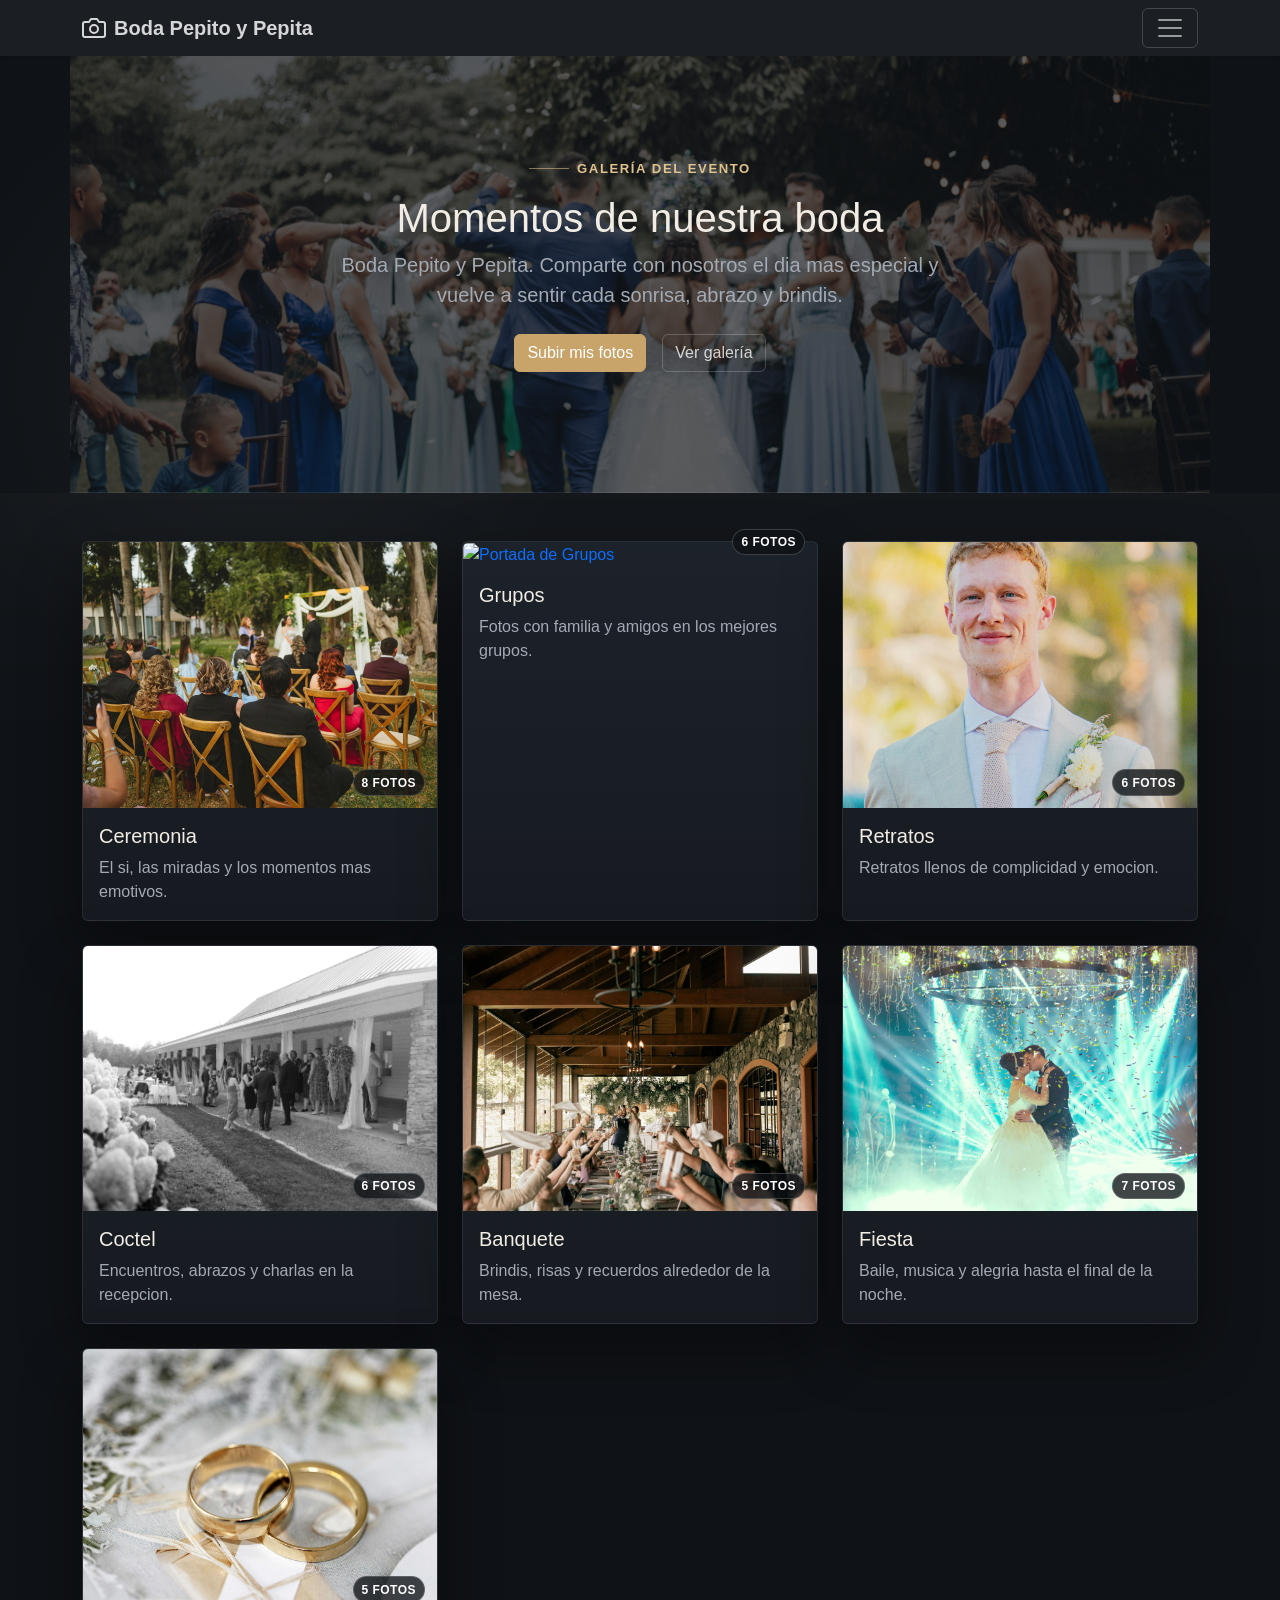
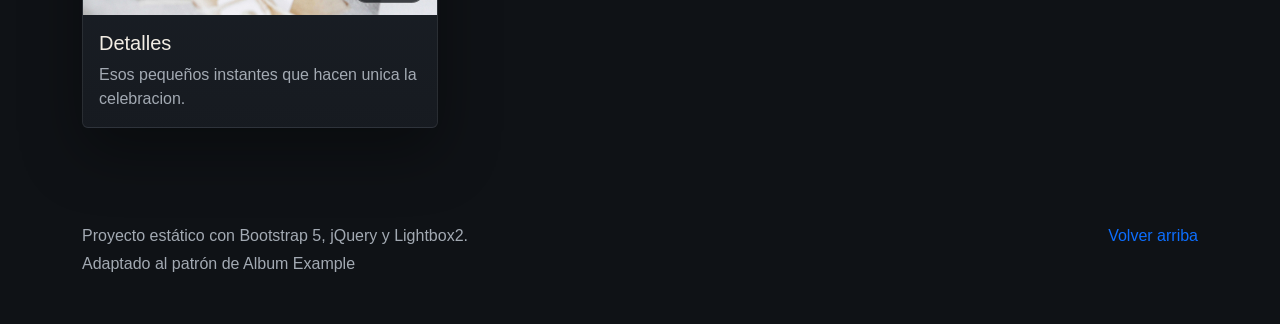
==== commit 3929d437: "update web" ====
--- a/index.html
+++ b/index.html
@@ -9,8 +9,8 @@
     />
     <title>Boda Pepito y Pepita</title>
     <script type="module" crossorigin src="./assets/chunk-D4Ll_HxI.js"></script>
-    <script type="module" crossorigin src="./assets/main-Bcjzb0AX.js"></script>
-    <link rel="stylesheet" crossorigin href="./assets/main-Brp5BBaQ.css">
+    <script type="module" crossorigin src="./assets/main-DuEVlN7E.js"></script>
+    <link rel="stylesheet" crossorigin href="./assets/main-CtXsnNzb.css">
   </head>
   <body id="top">
     <header>
--- a/assets/main-CtXsnNzb.css
+++ b/assets/main-CtXsnNzb.css
@@ -0,0 +1 @@
+:root,[data-bs-theme=light]{--bs-blue:#0d6efd;--bs-indigo:#6610f2;--bs-purple:#6f42c1;--bs-pink:#d63384;--bs-red:#dc3545;--bs-orange:#fd7e14;--bs-yellow:#ffc107;--bs-green:#198754;--bs-teal:#20c997;--bs-cyan:#0dcaf0;--bs-black:#000;--bs-white:#fff;--bs-gray:#6c757d;--bs-gray-dark:#343a40;--bs-gray-100:#f8f9fa;--bs-gray-200:#e9ecef;--bs-gray-300:#dee2e6;--bs-gray-400:#ced4da;--bs-gray-500:#adb5bd;--bs-gray-600:#6c757d;--bs-gray-700:#495057;--bs-gray-800:#343a40;--bs-gray-900:#212529;--bs-primary:#0d6efd;--bs-secondary:#6c757d;--bs-success:#198754;--bs-info:#0dcaf0;--bs-warning:#ffc107;--bs-danger:#dc3545;--bs-light:#f8f9fa;--bs-dark:#212529;--bs-primary-rgb:13,110,253;--bs-secondary-rgb:108,117,125;--bs-success-rgb:25,135,84;--bs-info-rgb:13,202,240;--bs-warning-rgb:255,193,7;--bs-danger-rgb:220,53,69;--bs-light-rgb:248,249,250;--bs-dark-rgb:33,37,41;--bs-primary-text-emphasis:#052c65;--bs-secondary-text-emphasis:#2b2f32;--bs-success-text-emphasis:#0a3622;--bs-info-text-emphasis:#055160;--bs-warning-text-emphasis:#664d03;--bs-danger-text-emphasis:#58151c;--bs-light-text-emphasis:#495057;--bs-dark-text-emphasis:#495057;--bs-primary-bg-subtle:#cfe2ff;--bs-secondary-bg-subtle:#e2e3e5;--bs-success-bg-subtle:#d1e7dd;--bs-info-bg-subtle:#cff4fc;--bs-warning-bg-subtle:#fff3cd;--bs-danger-bg-subtle:#f8d7da;--bs-light-bg-subtle:#fcfcfd;--bs-dark-bg-subtle:#ced4da;--bs-primary-border-subtle:#9ec5fe;--bs-secondary-border-subtle:#c4c8cb;--bs-success-border-subtle:#a3cfbb;--bs-info-border-subtle:#9eeaf9;--bs-warning-border-subtle:#ffe69c;--bs-danger-border-subtle:#f1aeb5;--bs-light-border-subtle:#e9ecef;--bs-dark-border-subtle:#adb5bd;--bs-white-rgb:255,255,255;--bs-black-rgb:0,0,0;--bs-font-sans-serif:system-ui,-apple-system,"Segoe UI",Roboto,"Helvetica Neue","Noto Sans","Liberation Sans",Arial,sans-serif,"Apple Color Emoji","Segoe UI Emoji","Segoe UI Symbol","Noto Color Emoji";--bs-font-monospace:SFMono-Regular,Menlo,Monaco,Consolas,"Liberation Mono","Courier New",monospace;--bs-gradient:linear-gradient(180deg, #ffffff26, #fff0);--bs-body-font-family:var(--bs-font-sans-serif);--bs-body-font-size:1rem;--bs-body-font-weight:400;--bs-body-line-height:1.5;--bs-body-color:#212529;--bs-body-color-rgb:33,37,41;--bs-body-bg:#fff;--bs-body-bg-rgb:255,255,255;--bs-emphasis-color:#000;--bs-emphasis-color-rgb:0,0,0;--bs-secondary-color:#212529bf;--bs-secondary-color-rgb:33,37,41;--bs-secondary-bg:#e9ecef;--bs-secondary-bg-rgb:233,236,239;--bs-tertiary-color:#21252980;--bs-tertiary-color-rgb:33,37,41;--bs-tertiary-bg:#f8f9fa;--bs-tertiary-bg-rgb:248,249,250;--bs-heading-color:inherit;--bs-link-color:#0d6efd;--bs-link-color-rgb:13,110,253;--bs-link-decoration:underline;--bs-link-hover-color:#0a58ca;--bs-link-hover-color-rgb:10,88,202;--bs-code-color:#d63384;--bs-highlight-color:#212529;--bs-highlight-bg:#fff3cd;--bs-border-width:1px;--bs-border-style:solid;--bs-border-color:#dee2e6;--bs-border-color-translucent:#0000002d;--bs-border-radius:.375rem;--bs-border-radius-sm:.25rem;--bs-border-radius-lg:.5rem;--bs-border-radius-xl:1rem;--bs-border-radius-xxl:2rem;--bs-border-radius-2xl:var(--bs-border-radius-xxl);--bs-border-radius-pill:50rem;--bs-box-shadow:0 .5rem 1rem #00000026;--bs-box-shadow-sm:0 .125rem .25rem #00000013;--bs-box-shadow-lg:0 1rem 3rem #0000002d;--bs-box-shadow-inset:inset 0 1px 2px #00000013;--bs-focus-ring-width:.25rem;--bs-focus-ring-opacity:.25;--bs-focus-ring-color:#0d6efd40;--bs-form-valid-color:#198754;--bs-form-valid-border-color:#198754;--bs-form-invalid-color:#dc3545;--bs-form-invalid-border-color:#dc3545}[data-bs-theme=dark]{--lightningcss-light: ;--lightningcss-dark:initial;color-scheme:dark;--bs-body-color:#dee2e6;--bs-body-color-rgb:222,226,230;--bs-body-bg:#212529;--bs-body-bg-rgb:33,37,41;--bs-emphasis-color:#fff;--bs-emphasis-color-rgb:255,255,255;--bs-secondary-color:#dee2e6bf;--bs-secondary-color-rgb:222,226,230;--bs-secondary-bg:#343a40;--bs-secondary-bg-rgb:52,58,64;--bs-tertiary-color:#dee2e680;--bs-tertiary-color-rgb:222,226,230;--bs-tertiary-bg:#2b3035;--bs-tertiary-bg-rgb:43,48,53;--bs-primary-text-emphasis:#6ea8fe;--bs-secondary-text-emphasis:#a7acb1;--bs-success-text-emphasis:#75b798;--bs-info-text-emphasis:#6edff6;--bs-warning-text-emphasis:#ffda6a;--bs-danger-text-emphasis:#ea868f;--bs-light-text-emphasis:#f8f9fa;--bs-dark-text-emphasis:#dee2e6;--bs-primary-bg-subtle:#031633;--bs-secondary-bg-subtle:#161719;--bs-success-bg-subtle:#051b11;--bs-info-bg-subtle:#032830;--bs-warning-bg-subtle:#332701;--bs-danger-bg-subtle:#2c0b0e;--bs-light-bg-subtle:#343a40;--bs-dark-bg-subtle:#1a1d20;--bs-primary-border-subtle:#084298;--bs-secondary-border-subtle:#41464b;--bs-success-border-subtle:#0f5132;--bs-info-border-subtle:#087990;--bs-warning-border-subtle:#997404;--bs-danger-border-subtle:#842029;--bs-light-border-subtle:#495057;--bs-dark-border-subtle:#343a40;--bs-heading-color:inherit;--bs-link-color:#6ea8fe;--bs-link-hover-color:#8bb9fe;--bs-link-color-rgb:110,168,254;--bs-link-hover-color-rgb:139,185,254;--bs-code-color:#e685b5;--bs-highlight-color:#dee2e6;--bs-highlight-bg:#664d03;--bs-border-color:#495057;--bs-border-color-translucent:#ffffff26;--bs-form-valid-color:#75b798;--bs-form-valid-border-color:#75b798;--bs-form-invalid-color:#ea868f;--bs-form-invalid-border-color:#ea868f}*,:after,:before{box-sizing:border-box}@media (prefers-reduced-motion:no-preference){:root{scroll-behavior:smooth}}body{font-family:var(--bs-body-font-family);font-size:var(--bs-body-font-size);font-weight:var(--bs-body-font-weight);line-height:var(--bs-body-line-height);color:var(--bs-body-color);text-align:var(--bs-body-text-align);background-color:var(--bs-body-bg);-webkit-text-size-adjust:100%;-webkit-tap-highlight-color:transparent;margin:0}hr{color:inherit;border:0;border-top:var(--bs-border-width) solid;opacity:.25;margin:1rem 0}.h1,.h2,.h3,.h4,.h5,.h6,h1,h2,h3,h4,h5,h6{color:var(--bs-heading-color);margin-top:0;margin-bottom:.5rem;font-weight:500;line-height:1.2}.h1,h1{font-size:calc(1.375rem + 1.5vw)}@media (width>=1200px){.h1,h1{font-size:2.5rem}}.h2,h2{font-size:calc(1.325rem + .9vw)}@media (width>=1200px){.h2,h2{font-size:2rem}}.h3,h3{font-size:calc(1.3rem + .6vw)}@media (width>=1200px){.h3,h3{font-size:1.75rem}}.h4,h4{font-size:calc(1.275rem + .3vw)}@media (width>=1200px){.h4,h4{font-size:1.5rem}}.h5,h5{font-size:1.25rem}.h6,h6{font-size:1rem}p{margin-top:0;margin-bottom:1rem}abbr[title]{cursor:help;-webkit-text-decoration-skip-ink:none;text-decoration-skip-ink:none;-webkit-text-decoration:underline dotted;text-decoration:underline dotted}address{font-style:normal;line-height:inherit;margin-bottom:1rem}ol,ul{padding-left:2rem}dl,ol,ul{margin-top:0;margin-bottom:1rem}ol ol,ol ul,ul ol,ul ul{margin-bottom:0}dt{font-weight:700}dd{margin-bottom:.5rem;margin-left:0}blockquote{margin:0 0 1rem}b,strong{font-weight:bolder}.small,small{font-size:.875em}.mark,mark{color:var(--bs-highlight-color);background-color:var(--bs-highlight-bg);padding:.1875em}sub,sup{vertical-align:baseline;font-size:.75em;line-height:0;position:relative}sub{bottom:-.25em}sup{top:-.5em}a{color:rgba(var(--bs-link-color-rgb),var(--bs-link-opacity,1));text-decoration:underline}a:hover{--bs-link-color-rgb:var(--bs-link-hover-color-rgb)}a:not([href]):not([class]),a:not([href]):not([class]):hover{color:inherit;text-decoration:none}code,kbd,pre,samp{font-family:var(--bs-font-monospace);font-size:1em}pre{margin-top:0;margin-bottom:1rem;font-size:.875em;display:block;overflow:auto}pre code{font-size:inherit;color:inherit;word-break:normal}code{color:var(--bs-code-color);word-wrap:break-word;font-size:.875em}a>code{color:inherit}kbd{color:var(--bs-body-bg);background-color:var(--bs-body-color);border-radius:.25rem;padding:.1875rem .375rem;font-size:.875em}kbd kbd{padding:0;font-size:1em}figure{margin:0 0 1rem}img,svg{vertical-align:middle}table{caption-side:bottom;border-collapse:collapse}caption{color:var(--bs-secondary-color);text-align:left;padding-top:.5rem;padding-bottom:.5rem}th{text-align:inherit;text-align:-webkit-match-parent}tbody,td,tfoot,th,thead,tr{border-color:inherit;border-style:solid;border-width:0}label{display:inline-block}button{border-radius:0}button:focus:not(:focus-visible){outline:0}button,input,optgroup,select,textarea{font-family:inherit;font-size:inherit;line-height:inherit;margin:0}button,select{text-transform:none}[role=button]{cursor:pointer}select{word-wrap:normal}select:disabled{opacity:1}[list]:not([type=date]):not([type=datetime-local]):not([type=month]):not([type=week]):not([type=time])::-webkit-calendar-picker-indicator{display:none!important}[type=button],[type=reset],[type=submit],button{-webkit-appearance:button}[type=button]:not(:disabled),[type=reset]:not(:disabled),[type=submit]:not(:disabled),button:not(:disabled){cursor:pointer}::-moz-focus-inner{border-style:none;padding:0}textarea{resize:vertical}fieldset{border:0;min-width:0;margin:0;padding:0}legend{float:left;width:100%;line-height:inherit;margin-bottom:.5rem;padding:0;font-size:calc(1.275rem + .3vw)}@media (width>=1200px){legend{font-size:1.5rem}}legend+*{clear:left}::-webkit-datetime-edit-day-field{padding:0}::-webkit-datetime-edit-fields-wrapper{padding:0}::-webkit-datetime-edit-hour-field{padding:0}::-webkit-datetime-edit-minute{padding:0}::-webkit-datetime-edit-month-field{padding:0}::-webkit-datetime-edit-text{padding:0}::-webkit-datetime-edit-year-field{padding:0}::-webkit-inner-spin-button{height:auto}[type=search]{-webkit-appearance:textfield;outline-offset:-2px}[type=search]::-webkit-search-cancel-button{cursor:pointer;filter:grayscale()}::-webkit-search-decoration{-webkit-appearance:none}::-webkit-color-swatch-wrapper{padding:0}::file-selector-button{font:inherit;-webkit-appearance:button}output{display:inline-block}iframe{border:0}summary{cursor:pointer;display:list-item}progress{vertical-align:baseline}[hidden]{display:none!important}.lead{font-size:1.25rem;font-weight:300}.display-1{font-size:calc(1.625rem + 4.5vw);font-weight:300;line-height:1.2}@media (width>=1200px){.display-1{font-size:5rem}}.display-2{font-size:calc(1.575rem + 3.9vw);font-weight:300;line-height:1.2}@media (width>=1200px){.display-2{font-size:4.5rem}}.display-3{font-size:calc(1.525rem + 3.3vw);font-weight:300;line-height:1.2}@media (width>=1200px){.display-3{font-size:4rem}}.display-4{font-size:calc(1.475rem + 2.7vw);font-weight:300;line-height:1.2}@media (width>=1200px){.display-4{font-size:3.5rem}}.display-5{font-size:calc(1.425rem + 2.1vw);font-weight:300;line-height:1.2}@media (width>=1200px){.display-5{font-size:3rem}}.display-6{font-size:calc(1.375rem + 1.5vw);font-weight:300;line-height:1.2}@media (width>=1200px){.display-6{font-size:2.5rem}}.list-unstyled,.list-inline{padding-left:0;list-style:none}.list-inline-item{display:inline-block}.list-inline-item:not(:last-child){margin-right:.5rem}.initialism{text-transform:uppercase;font-size:.875em}.blockquote{margin-bottom:1rem;font-size:1.25rem}.blockquote>:last-child{margin-bottom:0}.blockquote-footer{color:#6c757d;margin-top:-1rem;margin-bottom:1rem;font-size:.875em}.blockquote-footer:before{content:"— "}.img-fluid{max-width:100%;height:auto}.img-thumbnail{background-color:var(--bs-body-bg);border:var(--bs-border-width) solid var(--bs-border-color);border-radius:var(--bs-border-radius);max-width:100%;height:auto;padding:.25rem}.figure{display:inline-block}.figure-img{margin-bottom:.5rem;line-height:1}.figure-caption{color:var(--bs-secondary-color);font-size:.875em}.container,.container-fluid,.container-lg,.container-md,.container-sm,.container-xl,.container-xxl{--bs-gutter-x:1.5rem;--bs-gutter-y:0;width:100%;padding-right:calc(var(--bs-gutter-x) * .5);padding-left:calc(var(--bs-gutter-x) * .5);margin-left:auto;margin-right:auto}@media (width>=576px){.container,.container-sm{max-width:540px}}@media (width>=768px){.container,.container-md,.container-sm{max-width:720px}}@media (width>=992px){.container,.container-lg,.container-md,.container-sm{max-width:960px}}@media (width>=1200px){.container,.container-lg,.container-md,.container-sm,.container-xl{max-width:1140px}}@media (width>=1400px){.container,.container-lg,.container-md,.container-sm,.container-xl,.container-xxl{max-width:1320px}}:root{--bs-breakpoint-xs:0;--bs-breakpoint-sm:576px;--bs-breakpoint-md:768px;--bs-breakpoint-lg:992px;--bs-breakpoint-xl:1200px;--bs-breakpoint-xxl:1400px}.row{--bs-gutter-x:1.5rem;--bs-gutter-y:0;margin-top:calc(-1 * var(--bs-gutter-y));margin-right:calc(-.5 * var(--bs-gutter-x));margin-left:calc(-.5 * var(--bs-gutter-x));flex-wrap:wrap;display:flex}.row>*{width:100%;max-width:100%;padding-right:calc(var(--bs-gutter-x) * .5);padding-left:calc(var(--bs-gutter-x) * .5);margin-top:var(--bs-gutter-y);flex-shrink:0}.col{flex:1 0 0}.row-cols-auto>*{flex:none;width:auto}.row-cols-1>*{flex:none;width:100%}.row-cols-2>*{flex:none;width:50%}.row-cols-3>*{flex:none;width:33.3333%}.row-cols-4>*{flex:none;width:25%}.row-cols-5>*{flex:none;width:20%}.row-cols-6>*{flex:none;width:16.6667%}.col-auto{flex:none;width:auto}.col-1{flex:none;width:8.33333%}.col-2{flex:none;width:16.6667%}.col-3{flex:none;width:25%}.col-4{flex:none;width:33.3333%}.col-5{flex:none;width:41.6667%}.col-6{flex:none;width:50%}.col-7{flex:none;width:58.3333%}.col-8{flex:none;width:66.6667%}.col-9{flex:none;width:75%}.col-10{flex:none;width:83.3333%}.col-11{flex:none;width:91.6667%}.col-12{flex:none;width:100%}.offset-1{margin-left:8.33333%}.offset-2{margin-left:16.6667%}.offset-3{margin-left:25%}.offset-4{margin-left:33.3333%}.offset-5{margin-left:41.6667%}.offset-6{margin-left:50%}.offset-7{margin-left:58.3333%}.offset-8{margin-left:66.6667%}.offset-9{margin-left:75%}.offset-10{margin-left:83.3333%}.offset-11{margin-left:91.6667%}.g-0,.gx-0{--bs-gutter-x:0}.g-0,.gy-0{--bs-gutter-y:0}.g-1,.gx-1{--bs-gutter-x:.25rem}.g-1,.gy-1{--bs-gutter-y:.25rem}.g-2,.gx-2{--bs-gutter-x:.5rem}.g-2,.gy-2{--bs-gutter-y:.5rem}.g-3,.gx-3{--bs-gutter-x:1rem}.g-3,.gy-3{--bs-gutter-y:1rem}.g-4,.gx-4{--bs-gutter-x:1.5rem}.g-4,.gy-4{--bs-gutter-y:1.5rem}.g-5,.gx-5{--bs-gutter-x:3rem}.g-5,.gy-5{--bs-gutter-y:3rem}@media (width>=576px){.col-sm{flex:1 0 0}.row-cols-sm-auto>*{flex:none;width:auto}.row-cols-sm-1>*{flex:none;width:100%}.row-cols-sm-2>*{flex:none;width:50%}.row-cols-sm-3>*{flex:none;width:33.3333%}.row-cols-sm-4>*{flex:none;width:25%}.row-cols-sm-5>*{flex:none;width:20%}.row-cols-sm-6>*{flex:none;width:16.6667%}.col-sm-auto{flex:none;width:auto}.col-sm-1{flex:none;width:8.33333%}.col-sm-2{flex:none;width:16.6667%}.col-sm-3{flex:none;width:25%}.col-sm-4{flex:none;width:33.3333%}.col-sm-5{flex:none;width:41.6667%}.col-sm-6{flex:none;width:50%}.col-sm-7{flex:none;width:58.3333%}.col-sm-8{flex:none;width:66.6667%}.col-sm-9{flex:none;width:75%}.col-sm-10{flex:none;width:83.3333%}.col-sm-11{flex:none;width:91.6667%}.col-sm-12{flex:none;width:100%}.offset-sm-0{margin-left:0}.offset-sm-1{margin-left:8.33333%}.offset-sm-2{margin-left:16.6667%}.offset-sm-3{margin-left:25%}.offset-sm-4{margin-left:33.3333%}.offset-sm-5{margin-left:41.6667%}.offset-sm-6{margin-left:50%}.offset-sm-7{margin-left:58.3333%}.offset-sm-8{margin-left:66.6667%}.offset-sm-9{margin-left:75%}.offset-sm-10{margin-left:83.3333%}.offset-sm-11{margin-left:91.6667%}.g-sm-0,.gx-sm-0{--bs-gutter-x:0}.g-sm-0,.gy-sm-0{--bs-gutter-y:0}.g-sm-1,.gx-sm-1{--bs-gutter-x:.25rem}.g-sm-1,.gy-sm-1{--bs-gutter-y:.25rem}.g-sm-2,.gx-sm-2{--bs-gutter-x:.5rem}.g-sm-2,.gy-sm-2{--bs-gutter-y:.5rem}.g-sm-3,.gx-sm-3{--bs-gutter-x:1rem}.g-sm-3,.gy-sm-3{--bs-gutter-y:1rem}.g-sm-4,.gx-sm-4{--bs-gutter-x:1.5rem}.g-sm-4,.gy-sm-4{--bs-gutter-y:1.5rem}.g-sm-5,.gx-sm-5{--bs-gutter-x:3rem}.g-sm-5,.gy-sm-5{--bs-gutter-y:3rem}}@media (width>=768px){.col-md{flex:1 0 0}.row-cols-md-auto>*{flex:none;width:auto}.row-cols-md-1>*{flex:none;width:100%}.row-cols-md-2>*{flex:none;width:50%}.row-cols-md-3>*{flex:none;width:33.3333%}.row-cols-md-4>*{flex:none;width:25%}.row-cols-md-5>*{flex:none;width:20%}.row-cols-md-6>*{flex:none;width:16.6667%}.col-md-auto{flex:none;width:auto}.col-md-1{flex:none;width:8.33333%}.col-md-2{flex:none;width:16.6667%}.col-md-3{flex:none;width:25%}.col-md-4{flex:none;width:33.3333%}.col-md-5{flex:none;width:41.6667%}.col-md-6{flex:none;width:50%}.col-md-7{flex:none;width:58.3333%}.col-md-8{flex:none;width:66.6667%}.col-md-9{flex:none;width:75%}.col-md-10{flex:none;width:83.3333%}.col-md-11{flex:none;width:91.6667%}.col-md-12{flex:none;width:100%}.offset-md-0{margin-left:0}.offset-md-1{margin-left:8.33333%}.offset-md-2{margin-left:16.6667%}.offset-md-3{margin-left:25%}.offset-md-4{margin-left:33.3333%}.offset-md-5{margin-left:41.6667%}.offset-md-6{margin-left:50%}.offset-md-7{margin-left:58.3333%}.offset-md-8{margin-left:66.6667%}.offset-md-9{margin-left:75%}.offset-md-10{margin-left:83.3333%}.offset-md-11{margin-left:91.6667%}.g-md-0,.gx-md-0{--bs-gutter-x:0}.g-md-0,.gy-md-0{--bs-gutter-y:0}.g-md-1,.gx-md-1{--bs-gutter-x:.25rem}.g-md-1,.gy-md-1{--bs-gutter-y:.25rem}.g-md-2,.gx-md-2{--bs-gutter-x:.5rem}.g-md-2,.gy-md-2{--bs-gutter-y:.5rem}.g-md-3,.gx-md-3{--bs-gutter-x:1rem}.g-md-3,.gy-md-3{--bs-gutter-y:1rem}.g-md-4,.gx-md-4{--bs-gutter-x:1.5rem}.g-md-4,.gy-md-4{--bs-gutter-y:1.5rem}.g-md-5,.gx-md-5{--bs-gutter-x:3rem}.g-md-5,.gy-md-5{--bs-gutter-y:3rem}}@media (width>=992px){.col-lg{flex:1 0 0}.row-cols-lg-auto>*{flex:none;width:auto}.row-cols-lg-1>*{flex:none;width:100%}.row-cols-lg-2>*{flex:none;width:50%}.row-cols-lg-3>*{flex:none;width:33.3333%}.row-cols-lg-4>*{flex:none;width:25%}.row-cols-lg-5>*{flex:none;width:20%}.row-cols-lg-6>*{flex:none;width:16.6667%}.col-lg-auto{flex:none;width:auto}.col-lg-1{flex:none;width:8.33333%}.col-lg-2{flex:none;width:16.6667%}.col-lg-3{flex:none;width:25%}.col-lg-4{flex:none;width:33.3333%}.col-lg-5{flex:none;width:41.6667%}.col-lg-6{flex:none;width:50%}.col-lg-7{flex:none;width:58.3333%}.col-lg-8{flex:none;width:66.6667%}.col-lg-9{flex:none;width:75%}.col-lg-10{flex:none;width:83.3333%}.col-lg-11{flex:none;width:91.6667%}.col-lg-12{flex:none;width:100%}.offset-lg-0{margin-left:0}.offset-lg-1{margin-left:8.33333%}.offset-lg-2{margin-left:16.6667%}.offset-lg-3{margin-left:25%}.offset-lg-4{margin-left:33.3333%}.offset-lg-5{margin-left:41.6667%}.offset-lg-6{margin-left:50%}.offset-lg-7{margin-left:58.3333%}.offset-lg-8{margin-left:66.6667%}.offset-lg-9{margin-left:75%}.offset-lg-10{margin-left:83.3333%}.offset-lg-11{margin-left:91.6667%}.g-lg-0,.gx-lg-0{--bs-gutter-x:0}.g-lg-0,.gy-lg-0{--bs-gutter-y:0}.g-lg-1,.gx-lg-1{--bs-gutter-x:.25rem}.g-lg-1,.gy-lg-1{--bs-gutter-y:.25rem}.g-lg-2,.gx-lg-2{--bs-gutter-x:.5rem}.g-lg-2,.gy-lg-2{--bs-gutter-y:.5rem}.g-lg-3,.gx-lg-3{--bs-gutter-x:1rem}.g-lg-3,.gy-lg-3{--bs-gutter-y:1rem}.g-lg-4,.gx-lg-4{--bs-gutter-x:1.5rem}.g-lg-4,.gy-lg-4{--bs-gutter-y:1.5rem}.g-lg-5,.gx-lg-5{--bs-gutter-x:3rem}.g-lg-5,.gy-lg-5{--bs-gutter-y:3rem}}@media (width>=1200px){.col-xl{flex:1 0 0}.row-cols-xl-auto>*{flex:none;width:auto}.row-cols-xl-1>*{flex:none;width:100%}.row-cols-xl-2>*{flex:none;width:50%}.row-cols-xl-3>*{flex:none;width:33.3333%}.row-cols-xl-4>*{flex:none;width:25%}.row-cols-xl-5>*{flex:none;width:20%}.row-cols-xl-6>*{flex:none;width:16.6667%}.col-xl-auto{flex:none;width:auto}.col-xl-1{flex:none;width:8.33333%}.col-xl-2{flex:none;width:16.6667%}.col-xl-3{flex:none;width:25%}.col-xl-4{flex:none;width:33.3333%}.col-xl-5{flex:none;width:41.6667%}.col-xl-6{flex:none;width:50%}.col-xl-7{flex:none;width:58.3333%}.col-xl-8{flex:none;width:66.6667%}.col-xl-9{flex:none;width:75%}.col-xl-10{flex:none;width:83.3333%}.col-xl-11{flex:none;width:91.6667%}.col-xl-12{flex:none;width:100%}.offset-xl-0{margin-left:0}.offset-xl-1{margin-left:8.33333%}.offset-xl-2{margin-left:16.6667%}.offset-xl-3{margin-left:25%}.offset-xl-4{margin-left:33.3333%}.offset-xl-5{margin-left:41.6667%}.offset-xl-6{margin-left:50%}.offset-xl-7{margin-left:58.3333%}.offset-xl-8{margin-left:66.6667%}.offset-xl-9{margin-left:75%}.offset-xl-10{margin-left:83.3333%}.offset-xl-11{margin-left:91.6667%}.g-xl-0,.gx-xl-0{--bs-gutter-x:0}.g-xl-0,.gy-xl-0{--bs-gutter-y:0}.g-xl-1,.gx-xl-1{--bs-gutter-x:.25rem}.g-xl-1,.gy-xl-1{--bs-gutter-y:.25rem}.g-xl-2,.gx-xl-2{--bs-gutter-x:.5rem}.g-xl-2,.gy-xl-2{--bs-gutter-y:.5rem}.g-xl-3,.gx-xl-3{--bs-gutter-x:1rem}.g-xl-3,.gy-xl-3{--bs-gutter-y:1rem}.g-xl-4,.gx-xl-4{--bs-gutter-x:1.5rem}.g-xl-4,.gy-xl-4{--bs-gutter-y:1.5rem}.g-xl-5,.gx-xl-5{--bs-gutter-x:3rem}.g-xl-5,.gy-xl-5{--bs-gutter-y:3rem}}@media (width>=1400px){.col-xxl{flex:1 0 0}.row-cols-xxl-auto>*{flex:none;width:auto}.row-cols-xxl-1>*{flex:none;width:100%}.row-cols-xxl-2>*{flex:none;width:50%}.row-cols-xxl-3>*{flex:none;width:33.3333%}.row-cols-xxl-4>*{flex:none;width:25%}.row-cols-xxl-5>*{flex:none;width:20%}.row-cols-xxl-6>*{flex:none;width:16.6667%}.col-xxl-auto{flex:none;width:auto}.col-xxl-1{flex:none;width:8.33333%}.col-xxl-2{flex:none;width:16.6667%}.col-xxl-3{flex:none;width:25%}.col-xxl-4{flex:none;width:33.3333%}.col-xxl-5{flex:none;width:41.6667%}.col-xxl-6{flex:none;width:50%}.col-xxl-7{flex:none;width:58.3333%}.col-xxl-8{flex:none;width:66.6667%}.col-xxl-9{flex:none;width:75%}.col-xxl-10{flex:none;width:83.3333%}.col-xxl-11{flex:none;width:91.6667%}.col-xxl-12{flex:none;width:100%}.offset-xxl-0{margin-left:0}.offset-xxl-1{margin-left:8.33333%}.offset-xxl-2{margin-left:16.6667%}.offset-xxl-3{margin-left:25%}.offset-xxl-4{margin-left:33.3333%}.offset-xxl-5{margin-left:41.6667%}.offset-xxl-6{margin-left:50%}.offset-xxl-7{margin-left:58.3333%}.offset-xxl-8{margin-left:66.6667%}.offset-xxl-9{margin-left:75%}.offset-xxl-10{margin-left:83.3333%}.offset-xxl-11{margin-left:91.6667%}.g-xxl-0,.gx-xxl-0{--bs-gutter-x:0}.g-xxl-0,.gy-xxl-0{--bs-gutter-y:0}.g-xxl-1,.gx-xxl-1{--bs-gutter-x:.25rem}.g-xxl-1,.gy-xxl-1{--bs-gutter-y:.25rem}.g-xxl-2,.gx-xxl-2{--bs-gutter-x:.5rem}.g-xxl-2,.gy-xxl-2{--bs-gutter-y:.5rem}.g-xxl-3,.gx-xxl-3{--bs-gutter-x:1rem}.g-xxl-3,.gy-xxl-3{--bs-gutter-y:1rem}.g-xxl-4,.gx-xxl-4{--bs-gutter-x:1.5rem}.g-xxl-4,.gy-xxl-4{--bs-gutter-y:1.5rem}.g-xxl-5,.gx-xxl-5{--bs-gutter-x:3rem}.g-xxl-5,.gy-xxl-5{--bs-gutter-y:3rem}}.table{--bs-table-color-type:initial;--bs-table-bg-type:initial;--bs-table-color-state:initial;--bs-table-bg-state:initial;--bs-table-color:var(--bs-emphasis-color);--bs-table-bg:var(--bs-body-bg);--bs-table-border-color:var(--bs-border-color);--bs-table-accent-bg:transparent;--bs-table-striped-color:var(--bs-emphasis-color);--bs-table-striped-bg:rgba(var(--bs-emphasis-color-rgb), .05);--bs-table-active-color:var(--bs-emphasis-color);--bs-table-active-bg:rgba(var(--bs-emphasis-color-rgb), .1);--bs-table-hover-color:var(--bs-emphasis-color);--bs-table-hover-bg:rgba(var(--bs-emphasis-color-rgb), .075);vertical-align:top;border-color:var(--bs-table-border-color);width:100%;margin-bottom:1rem}.table>:not(caption)>*>*{color:var(--bs-table-color-state,var(--bs-table-color-type,var(--bs-table-color)));background-color:var(--bs-table-bg);border-bottom-width:var(--bs-border-width);box-shadow:inset 0 0 0 9999px var(--bs-table-bg-state,var(--bs-table-bg-type,var(--bs-table-accent-bg)));padding:.5rem}.table>tbody{vertical-align:inherit}.table>thead{vertical-align:bottom}.table-group-divider{border-top:calc(var(--bs-border-width) * 2) solid currentcolor}.caption-top{caption-side:top}.table-sm>:not(caption)>*>*{padding:.25rem}.table-bordered>:not(caption)>*{border-width:var(--bs-border-width) 0}.table-bordered>:not(caption)>*>*{border-width:0 var(--bs-border-width)}.table-borderless>:not(caption)>*>*{border-bottom-width:0}.table-borderless>:not(:first-child){border-top-width:0}.table-striped>tbody>tr:nth-of-type(odd)>*,.table-striped-columns>:not(caption)>tr>:nth-child(2n){--bs-table-color-type:var(--bs-table-striped-color);--bs-table-bg-type:var(--bs-table-striped-bg)}.table-active{--bs-table-color-state:var(--bs-table-active-color);--bs-table-bg-state:var(--bs-table-active-bg)}.table-hover>tbody>tr:hover>*{--bs-table-color-state:var(--bs-table-hover-color);--bs-table-bg-state:var(--bs-table-hover-bg)}.table-primary{--bs-table-color:#000;--bs-table-bg:#cfe2ff;--bs-table-border-color:#a6b5cc;--bs-table-striped-bg:#c5d7f2;--bs-table-striped-color:#000;--bs-table-active-bg:#bacbe6;--bs-table-active-color:#000;--bs-table-hover-bg:#bfd1ec;--bs-table-hover-color:#000;color:var(--bs-table-color);border-color:var(--bs-table-border-color)}.table-secondary{--bs-table-color:#000;--bs-table-bg:#e2e3e5;--bs-table-border-color:#b5b6b7;--bs-table-striped-bg:#d7d8da;--bs-table-striped-color:#000;--bs-table-active-bg:#cbccce;--bs-table-active-color:#000;--bs-table-hover-bg:#d1d2d4;--bs-table-hover-color:#000;color:var(--bs-table-color);border-color:var(--bs-table-border-color)}.table-success{--bs-table-color:#000;--bs-table-bg:#d1e7dd;--bs-table-border-color:#a7b9b1;--bs-table-striped-bg:#c7dbd2;--bs-table-striped-color:#000;--bs-table-active-bg:#bcd0c7;--bs-table-active-color:#000;--bs-table-hover-bg:#c1d6cc;--bs-table-hover-color:#000;color:var(--bs-table-color);border-color:var(--bs-table-border-color)}.table-info{--bs-table-color:#000;--bs-table-bg:#cff4fc;--bs-table-border-color:#a6c3ca;--bs-table-striped-bg:#c5e8ef;--bs-table-striped-color:#000;--bs-table-active-bg:#badce3;--bs-table-active-color:#000;--bs-table-hover-bg:#bfe2e9;--bs-table-hover-color:#000;color:var(--bs-table-color);border-color:var(--bs-table-border-color)}.table-warning{--bs-table-color:#000;--bs-table-bg:#fff3cd;--bs-table-border-color:#ccc2a4;--bs-table-striped-bg:#f2e7c3;--bs-table-striped-color:#000;--bs-table-active-bg:#e6dbb9;--bs-table-active-color:#000;--bs-table-hover-bg:#ece1be;--bs-table-hover-color:#000;color:var(--bs-table-color);border-color:var(--bs-table-border-color)}.table-danger{--bs-table-color:#000;--bs-table-bg:#f8d7da;--bs-table-border-color:#c6acae;--bs-table-striped-bg:#eccccf;--bs-table-striped-color:#000;--bs-table-active-bg:#dfc2c4;--bs-table-active-color:#000;--bs-table-hover-bg:#e5c7ca;--bs-table-hover-color:#000;color:var(--bs-table-color);border-color:var(--bs-table-border-color)}.table-light{--bs-table-color:#000;--bs-table-bg:#f8f9fa;--bs-table-border-color:#c6c7c8;--bs-table-striped-bg:#ecedee;--bs-table-striped-color:#000;--bs-table-active-bg:#dfe0e1;--bs-table-active-color:#000;--bs-table-hover-bg:#e5e6e7;--bs-table-hover-color:#000;color:var(--bs-table-color);border-color:var(--bs-table-border-color)}.table-dark{--bs-table-color:#fff;--bs-table-bg:#212529;--bs-table-border-color:#4d5154;--bs-table-striped-bg:#2c3034;--bs-table-striped-color:#fff;--bs-table-active-bg:#373b3e;--bs-table-active-color:#fff;--bs-table-hover-bg:#323539;--bs-table-hover-color:#fff;color:var(--bs-table-color);border-color:var(--bs-table-border-color)}.table-responsive{-webkit-overflow-scrolling:touch;overflow-x:auto}@media (width<=575.98px){.table-responsive-sm{-webkit-overflow-scrolling:touch;overflow-x:auto}}@media (width<=767.98px){.table-responsive-md{-webkit-overflow-scrolling:touch;overflow-x:auto}}@media (width<=991.98px){.table-responsive-lg{-webkit-overflow-scrolling:touch;overflow-x:auto}}@media (width<=1199.98px){.table-responsive-xl{-webkit-overflow-scrolling:touch;overflow-x:auto}}@media (width<=1399.98px){.table-responsive-xxl{-webkit-overflow-scrolling:touch;overflow-x:auto}}.form-label{margin-bottom:.5rem}.col-form-label{padding-top:calc(.375rem + var(--bs-border-width));padding-bottom:calc(.375rem + var(--bs-border-width));font-size:inherit;margin-bottom:0;line-height:1.5}.col-form-label-lg{padding-top:calc(.5rem + var(--bs-border-width));padding-bottom:calc(.5rem + var(--bs-border-width));font-size:1.25rem}.col-form-label-sm{padding-top:calc(.25rem + var(--bs-border-width));padding-bottom:calc(.25rem + var(--bs-border-width));font-size:.875rem}.form-text{color:var(--bs-secondary-color);margin-top:.25rem;font-size:.875em}.form-control{width:100%;color:var(--bs-body-color);appearance:none;background-color:var(--bs-body-bg);border:var(--bs-border-width) solid var(--bs-border-color);border-radius:var(--bs-border-radius);background-clip:padding-box;padding:.375rem .75rem;font-size:1rem;font-weight:400;line-height:1.5;transition:border-color .15s ease-in-out,box-shadow .15s ease-in-out;display:block}@media (prefers-reduced-motion:reduce){.form-control{transition:none}}.form-control[type=file]{overflow:hidden}.form-control[type=file]:not(:disabled):not([readonly]){cursor:pointer}.form-control:focus{color:var(--bs-body-color);background-color:var(--bs-body-bg);border-color:#86b7fe;outline:0;box-shadow:0 0 0 .25rem #0d6efd40}.form-control::-webkit-date-and-time-value{min-width:85px;height:1.5em;margin:0}.form-control::-webkit-datetime-edit{padding:0;display:block}.form-control::placeholder{color:var(--bs-secondary-color);opacity:1}.form-control:disabled{background-color:var(--bs-secondary-bg);opacity:1}.form-control::-webkit-file-upload-button{-webkit-margin-end:.75rem;margin:-.375rem -.75rem;color:var(--bs-body-color);background-color:var(--bs-tertiary-bg);pointer-events:none;border-color:inherit;border-style:solid;border-width:0;border-inline-end-width:var(--bs-border-width);border-radius:0;margin-inline-end:.75rem;padding:.375rem .75rem;transition:color .15s ease-in-out,background-color .15s ease-in-out,border-color .15s ease-in-out,box-shadow .15s ease-in-out}.form-control::file-selector-button{-webkit-margin-end:.75rem;color:var(--bs-body-color);background-color:var(--bs-tertiary-bg);pointer-events:none;border-color:inherit;border-style:solid;border-width:0;border-inline-end-width:var(--bs-border-width);border-radius:0;margin:-.375rem -.75rem;margin-inline-end:.75rem;padding:.375rem .75rem;transition:color .15s ease-in-out,background-color .15s ease-in-out,border-color .15s ease-in-out,box-shadow .15s ease-in-out}@media (prefers-reduced-motion:reduce){.form-control::file-selector-button{transition:none}}.form-control:hover:not(:disabled):not([readonly])::-webkit-file-upload-button{background-color:var(--bs-secondary-bg)}.form-control:hover:not(:disabled):not([readonly])::file-selector-button{background-color:var(--bs-secondary-bg)}.form-control-plaintext{width:100%;color:var(--bs-body-color);border:solid #0000;border-width:var(--bs-border-width) 0;background-color:#0000;margin-bottom:0;padding:.375rem 0;line-height:1.5;display:block}.form-control-plaintext:focus{outline:0}.form-control-plaintext.form-control-lg,.form-control-plaintext.form-control-sm{padding-left:0;padding-right:0}.form-control-sm{min-height:calc(1.5em + .5rem + calc(var(--bs-border-width) * 2));border-radius:var(--bs-border-radius-sm);padding:.25rem .5rem;font-size:.875rem}.form-control-sm::file-selector-button{-webkit-margin-end:.5rem;margin:-.25rem -.5rem;margin-inline-end:.5rem;padding:.25rem .5rem}.form-control-lg{min-height:calc(1.5em + 1rem + calc(var(--bs-border-width) * 2));border-radius:var(--bs-border-radius-lg);padding:.5rem 1rem;font-size:1.25rem}.form-control-lg::file-selector-button{-webkit-margin-end:1rem;margin:-.5rem -1rem;margin-inline-end:1rem;padding:.5rem 1rem}textarea.form-control{min-height:calc(1.5em + .75rem + calc(var(--bs-border-width) * 2))}textarea.form-control-sm{min-height:calc(1.5em + .5rem + calc(var(--bs-border-width) * 2))}textarea.form-control-lg{min-height:calc(1.5em + 1rem + calc(var(--bs-border-width) * 2))}.form-control-color{width:3rem;height:calc(1.5em + .75rem + calc(var(--bs-border-width) * 2));padding:.375rem}.form-control-color:not(:disabled):not([readonly]){cursor:pointer}.form-control-color::-moz-color-swatch{border-radius:var(--bs-border-radius);border:0!important}.form-control-color::-webkit-color-swatch{border-radius:var(--bs-border-radius);border:0!important}.form-control-color.form-control-sm{height:calc(1.5em + .5rem + calc(var(--bs-border-width) * 2))}.form-control-color.form-control-lg{height:calc(1.5em + 1rem + calc(var(--bs-border-width) * 2))}.form-select{--bs-form-select-bg-img:url("data:image/svg+xml,%3csvg xmlns='http://www.w3.org/2000/svg' viewBox='0 0 16 16'%3e%3cpath fill='none' stroke='%23343a40' stroke-linecap='round' stroke-linejoin='round' stroke-width='2' d='m2 5 6 6 6-6'/%3e%3c/svg%3e");width:100%;color:var(--bs-body-color);appearance:none;background-color:var(--bs-body-bg);background-image:var(--bs-form-select-bg-img),var(--bs-form-select-bg-icon,none);border:var(--bs-border-width) solid var(--bs-border-color);border-radius:var(--bs-border-radius);background-position:right .75rem center;background-repeat:no-repeat;background-size:16px 12px;padding:.375rem 2.25rem .375rem .75rem;font-size:1rem;font-weight:400;line-height:1.5;transition:border-color .15s ease-in-out,box-shadow .15s ease-in-out;display:block}@media (prefers-reduced-motion:reduce){.form-select{transition:none}}.form-select:focus{border-color:#86b7fe;outline:0;box-shadow:0 0 0 .25rem #0d6efd40}.form-select[multiple],.form-select[size]:not([size="1"]){background-image:none;padding-right:.75rem}.form-select:disabled{background-color:var(--bs-secondary-bg)}.form-select:-moz-focusring{color:#0000;text-shadow:0 0 0 var(--bs-body-color)}.form-select-sm{border-radius:var(--bs-border-radius-sm);padding-top:.25rem;padding-bottom:.25rem;padding-left:.5rem;font-size:.875rem}.form-select-lg{border-radius:var(--bs-border-radius-lg);padding-top:.5rem;padding-bottom:.5rem;padding-left:1rem;font-size:1.25rem}[data-bs-theme=dark] .form-select{--bs-form-select-bg-img:url("data:image/svg+xml,%3csvg xmlns='http://www.w3.org/2000/svg' viewBox='0 0 16 16'%3e%3cpath fill='none' stroke='%23dee2e6' stroke-linecap='round' stroke-linejoin='round' stroke-width='2' d='m2 5 6 6 6-6'/%3e%3c/svg%3e")}.form-check{min-height:1.5rem;margin-bottom:.125rem;padding-left:1.5em;display:block}.form-check .form-check-input{float:left;margin-left:-1.5em}.form-check-reverse{text-align:right;padding-left:0;padding-right:1.5em}.form-check-reverse .form-check-input{float:right;margin-left:0;margin-right:-1.5em}.form-check-input{--bs-form-check-bg:var(--bs-body-bg);vertical-align:top;appearance:none;background-color:var(--bs-form-check-bg);background-image:var(--bs-form-check-bg-image);border:var(--bs-border-width) solid var(--bs-border-color);-webkit-print-color-adjust:exact;print-color-adjust:exact;color-adjust:exact;background-position:50%;background-repeat:no-repeat;background-size:contain;flex-shrink:0;width:1em;height:1em;margin-top:.25em}.form-check-input[type=checkbox]{border-radius:.25em}.form-check-input[type=radio]{border-radius:50%}.form-check-input:active{filter:brightness(90%)}.form-check-input:focus{border-color:#86b7fe;outline:0;box-shadow:0 0 0 .25rem #0d6efd40}.form-check-input:checked{background-color:#0d6efd;border-color:#0d6efd}.form-check-input:checked[type=checkbox]{--bs-form-check-bg-image:url("data:image/svg+xml,%3csvg xmlns='http://www.w3.org/2000/svg' viewBox='0 0 20 20'%3e%3cpath fill='none' stroke='%23fff' stroke-linecap='round' stroke-linejoin='round' stroke-width='3' d='m6 10 3 3 6-6'/%3e%3c/svg%3e")}.form-check-input:checked[type=radio]{--bs-form-check-bg-image:url("data:image/svg+xml,%3csvg xmlns='http://www.w3.org/2000/svg' viewBox='-4 -4 8 8'%3e%3ccircle r='2' fill='%23fff'/%3e%3c/svg%3e")}.form-check-input[type=checkbox]:indeterminate{--bs-form-check-bg-image:url("data:image/svg+xml,%3csvg xmlns='http://www.w3.org/2000/svg' viewBox='0 0 20 20'%3e%3cpath fill='none' stroke='%23fff' stroke-linecap='round' stroke-linejoin='round' stroke-width='3' d='M6 10h8'/%3e%3c/svg%3e");background-color:#0d6efd;border-color:#0d6efd}.form-check-input:disabled{pointer-events:none;filter:none;opacity:.5}.form-check-input:disabled~.form-check-label,.form-check-input[disabled]~.form-check-label{cursor:default;opacity:.5}.form-switch{padding-left:2.5em}.form-switch .form-check-input{--bs-form-switch-bg:url("data:image/svg+xml,%3csvg xmlns='http://www.w3.org/2000/svg' viewBox='-4 -4 8 8'%3e%3ccircle r='3' fill='rgba%280, 0, 0, 0.25%29'/%3e%3c/svg%3e");background-image:var(--bs-form-switch-bg);background-position:0;border-radius:2em;width:2em;margin-left:-2.5em;transition:background-position .15s ease-in-out}@media (prefers-reduced-motion:reduce){.form-switch .form-check-input{transition:none}}.form-switch .form-check-input:focus{--bs-form-switch-bg:url("data:image/svg+xml,%3csvg xmlns='http://www.w3.org/2000/svg' viewBox='-4 -4 8 8'%3e%3ccircle r='3' fill='%2386b7fe'/%3e%3c/svg%3e")}.form-switch .form-check-input:checked{--bs-form-switch-bg:url("data:image/svg+xml,%3csvg xmlns='http://www.w3.org/2000/svg' viewBox='-4 -4 8 8'%3e%3ccircle r='3' fill='%23fff'/%3e%3c/svg%3e");background-position:100%}.form-switch.form-check-reverse{padding-left:0;padding-right:2.5em}.form-switch.form-check-reverse .form-check-input{margin-left:0;margin-right:-2.5em}.form-check-inline{margin-right:1rem;display:inline-block}.btn-check{clip:rect(0,0,0,0);pointer-events:none;position:absolute}.btn-check:disabled+.btn,.btn-check[disabled]+.btn{pointer-events:none;filter:none;opacity:.65}[data-bs-theme=dark] .form-switch .form-check-input:not(:checked):not(:focus){--bs-form-switch-bg:url("data:image/svg+xml,%3csvg xmlns='http://www.w3.org/2000/svg' viewBox='-4 -4 8 8'%3e%3ccircle r='3' fill='rgba%28255, 255, 255, 0.25%29'/%3e%3c/svg%3e")}.form-range{appearance:none;background-color:#0000;width:100%;height:1.5rem;padding:0}.form-range:focus{outline:0}.form-range:focus::-webkit-slider-thumb{box-shadow:0 0 0 1px #fff,0 0 0 .25rem #0d6efd40}.form-range:focus::-moz-range-thumb{box-shadow:0 0 0 1px #fff,0 0 0 .25rem #0d6efd40}.form-range::-moz-focus-outer{border:0}.form-range::-webkit-slider-thumb{appearance:none;background-color:#0d6efd;border:0;border-radius:1rem;width:1rem;height:1rem;margin-top:-.25rem;transition:background-color .15s ease-in-out,border-color .15s ease-in-out,box-shadow .15s ease-in-out}@media (prefers-reduced-motion:reduce){.form-range::-webkit-slider-thumb{transition:none}}.form-range::-webkit-slider-thumb:active{background-color:#b6d4fe}.form-range::-webkit-slider-runnable-track{color:#0000;cursor:pointer;background-color:var(--bs-secondary-bg);border-color:#0000;border-radius:1rem;width:100%;height:.5rem}.form-range::-moz-range-thumb{appearance:none;background-color:#0d6efd;border:0;border-radius:1rem;width:1rem;height:1rem;transition:background-color .15s ease-in-out,border-color .15s ease-in-out,box-shadow .15s ease-in-out}@media (prefers-reduced-motion:reduce){.form-range::-moz-range-thumb{transition:none}}.form-range::-moz-range-thumb:active{background-color:#b6d4fe}.form-range::-moz-range-track{color:#0000;cursor:pointer;background-color:var(--bs-secondary-bg);border-color:#0000;border-radius:1rem;width:100%;height:.5rem}.form-range:disabled{pointer-events:none}.form-range:disabled::-webkit-slider-thumb{background-color:var(--bs-secondary-color)}.form-range:disabled::-moz-range-thumb{background-color:var(--bs-secondary-color)}.form-floating{position:relative}.form-floating>.form-control,.form-floating>.form-control-plaintext,.form-floating>.form-select{height:calc(3.5rem + calc(var(--bs-border-width) * 2));min-height:calc(3.5rem + calc(var(--bs-border-width) * 2));line-height:1.25}.form-floating>label{z-index:2;max-width:100%;height:100%;color:rgba(var(--bs-body-color-rgb),.65);text-align:start;text-overflow:ellipsis;white-space:nowrap;pointer-events:none;border:var(--bs-border-width) solid transparent;transform-origin:0 0;padding:1rem .75rem;transition:opacity .1s ease-in-out,transform .1s ease-in-out;position:absolute;top:0;left:0;overflow:hidden}@media (prefers-reduced-motion:reduce){.form-floating>label{transition:none}}.form-floating>.form-control,.form-floating>.form-control-plaintext{padding:1rem .75rem}.form-floating>.form-control-plaintext::placeholder,.form-floating>.form-control::placeholder{color:#0000}.form-floating>.form-control-plaintext:focus,.form-floating>.form-control-plaintext:not(:placeholder-shown),.form-floating>.form-control:focus,.form-floating>.form-control:not(:placeholder-shown),:-webkit-any(.form-floating>.form-control-plaintext:-webkit-autofill,.form-floating>.form-control:-webkit-autofill){padding-top:1.625rem;padding-bottom:.625rem}.form-floating>.form-control-plaintext:focus,.form-floating>.form-control-plaintext:not(:placeholder-shown),.form-floating>.form-control:focus,.form-floating>.form-control:not(:placeholder-shown),:is(.form-floating>.form-control-plaintext:autofill,.form-floating>.form-control:autofill){padding-top:1.625rem;padding-bottom:.625rem}.form-floating>.form-select{padding-top:1.625rem;padding-bottom:.625rem;padding-left:.75rem}.form-floating>.form-control-plaintext~label,.form-floating>.form-control:focus~label,.form-floating>.form-control:not(:placeholder-shown)~label,.form-floating>.form-select~label{transform:scale(.85)translateY(-.5rem)translate(.15rem)}.form-floating>.form-control:-webkit-autofill~label{transform:scale(.85)translateY(-.5rem)translate(.15rem)}.form-floating>textarea:focus~label:after,.form-floating>textarea:not(:placeholder-shown)~label:after{z-index:-1;content:"";background-color:var(--bs-body-bg);border-radius:var(--bs-border-radius);height:1.5em;position:absolute;inset:1rem .375rem}.form-floating>textarea:disabled~label:after{background-color:var(--bs-secondary-bg)}.form-floating>.form-control-plaintext~label{border-width:var(--bs-border-width) 0}.form-floating>.form-control:disabled~label,.form-floating>:disabled~label{color:#6c757d}.input-group{flex-wrap:wrap;align-items:stretch;width:100%;display:flex;position:relative}.input-group>.form-control,.input-group>.form-floating,.input-group>.form-select{flex:auto;width:1%;min-width:0;position:relative}.input-group>.form-control:focus,.input-group>.form-floating:focus-within,.input-group>.form-select:focus{z-index:5}.input-group .btn{z-index:2;position:relative}.input-group .btn:focus{z-index:5}.input-group-text{color:var(--bs-body-color);text-align:center;white-space:nowrap;background-color:var(--bs-tertiary-bg);border:var(--bs-border-width) solid var(--bs-border-color);border-radius:var(--bs-border-radius);align-items:center;padding:.375rem .75rem;font-size:1rem;font-weight:400;line-height:1.5;display:flex}.input-group-lg>.btn,.input-group-lg>.form-control,.input-group-lg>.form-select,.input-group-lg>.input-group-text{border-radius:var(--bs-border-radius-lg);padding:.5rem 1rem;font-size:1.25rem}.input-group-sm>.btn,.input-group-sm>.form-control,.input-group-sm>.form-select,.input-group-sm>.input-group-text{border-radius:var(--bs-border-radius-sm);padding:.25rem .5rem;font-size:.875rem}.input-group-lg>.form-select,.input-group-sm>.form-select{padding-right:3rem}.input-group:not(.has-validation)>.dropdown-toggle:nth-last-child(n+3),.input-group:not(.has-validation)>.form-floating:not(:last-child)>.form-control,.input-group:not(.has-validation)>.form-floating:not(:last-child)>.form-select,.input-group:not(.has-validation)>:not(:last-child):not(.dropdown-toggle):not(.dropdown-menu):not(.form-floating),.input-group.has-validation>.dropdown-toggle:nth-last-child(n+4),.input-group.has-validation>.form-floating:nth-last-child(n+3)>.form-control,.input-group.has-validation>.form-floating:nth-last-child(n+3)>.form-select,.input-group.has-validation>:nth-last-child(n+3):not(.dropdown-toggle):not(.dropdown-menu):not(.form-floating){border-top-right-radius:0;border-bottom-right-radius:0}.input-group>:not(:first-child):not(.dropdown-menu):not(.valid-tooltip):not(.valid-feedback):not(.invalid-tooltip):not(.invalid-feedback){margin-left:calc(-1 * var(--bs-border-width));border-top-left-radius:0;border-bottom-left-radius:0}.input-group>.form-floating:not(:first-child)>.form-control,.input-group>.form-floating:not(:first-child)>.form-select{border-top-left-radius:0;border-bottom-left-radius:0}.valid-feedback{width:100%;color:var(--bs-form-valid-color);margin-top:.25rem;font-size:.875em;display:none}.valid-tooltip{z-index:5;color:#fff;background-color:var(--bs-success);border-radius:var(--bs-border-radius);max-width:100%;margin-top:.1rem;padding:.25rem .5rem;font-size:.875rem;display:none;position:absolute;top:100%}.is-valid~.valid-feedback,.is-valid~.valid-tooltip,.was-validated :valid~.valid-feedback,.was-validated :valid~.valid-tooltip{display:block}.form-control.is-valid,.was-validated .form-control:valid{border-color:var(--bs-form-valid-border-color);background-image:url("data:image/svg+xml,%3csvg xmlns='http://www.w3.org/2000/svg' viewBox='0 0 8 8'%3e%3cpath fill='%23198754' d='M2.3 6.73.6 4.53c-.4-1.04.46-1.4 1.1-.8l1.1 1.4 3.4-3.8c.6-.63 1.6-.27 1.2.7l-4 4.6c-.43.5-.8.4-1.1.1'/%3e%3c/svg%3e");background-position:right calc(.375em + .1875rem) center;background-repeat:no-repeat;background-size:calc(.75em + .375rem) calc(.75em + .375rem);padding-right:calc(1.5em + .75rem)}.form-control.is-valid:focus,.was-validated .form-control:valid:focus{border-color:var(--bs-form-valid-border-color);box-shadow:0 0 0 .25rem rgba(var(--bs-success-rgb),.25)}.was-validated textarea.form-control:valid,textarea.form-control.is-valid{background-position:right calc(.375em + .1875rem) top calc(.375em + .1875rem);padding-right:calc(1.5em + .75rem)}.form-select.is-valid,.was-validated .form-select:valid{border-color:var(--bs-form-valid-border-color)}.form-select.is-valid:not([multiple]):not([size]),.form-select.is-valid:not([multiple])[size="1"],.was-validated .form-select:valid:not([multiple]):not([size]),.was-validated .form-select:valid:not([multiple])[size="1"]{--bs-form-select-bg-icon:url("data:image/svg+xml,%3csvg xmlns='http://www.w3.org/2000/svg' viewBox='0 0 8 8'%3e%3cpath fill='%23198754' d='M2.3 6.73.6 4.53c-.4-1.04.46-1.4 1.1-.8l1.1 1.4 3.4-3.8c.6-.63 1.6-.27 1.2.7l-4 4.6c-.43.5-.8.4-1.1.1'/%3e%3c/svg%3e");background-position:right .75rem center,right 2.25rem center;background-size:16px 12px,calc(.75em + .375rem) calc(.75em + .375rem);padding-right:4.125rem}.form-select.is-valid:focus,.was-validated .form-select:valid:focus{border-color:var(--bs-form-valid-border-color);box-shadow:0 0 0 .25rem rgba(var(--bs-success-rgb),.25)}.form-control-color.is-valid,.was-validated .form-control-color:valid{width:calc(1.5em + 3.75rem)}.form-check-input.is-valid,.was-validated .form-check-input:valid{border-color:var(--bs-form-valid-border-color)}.form-check-input.is-valid:checked,.was-validated .form-check-input:valid:checked{background-color:var(--bs-form-valid-color)}.form-check-input.is-valid:focus,.was-validated .form-check-input:valid:focus{box-shadow:0 0 0 .25rem rgba(var(--bs-success-rgb),.25)}.form-check-input.is-valid~.form-check-label,.was-validated .form-check-input:valid~.form-check-label{color:var(--bs-form-valid-color)}.form-check-inline .form-check-input~.valid-feedback{margin-left:.5em}.input-group>.form-control:not(:focus).is-valid,.input-group>.form-floating:not(:focus-within).is-valid,.input-group>.form-select:not(:focus).is-valid,.was-validated .input-group>.form-control:not(:focus):valid,.was-validated .input-group>.form-floating:not(:focus-within):valid,.was-validated .input-group>.form-select:not(:focus):valid{z-index:3}.invalid-feedback{width:100%;color:var(--bs-form-invalid-color);margin-top:.25rem;font-size:.875em;display:none}.invalid-tooltip{z-index:5;color:#fff;background-color:var(--bs-danger);border-radius:var(--bs-border-radius);max-width:100%;margin-top:.1rem;padding:.25rem .5rem;font-size:.875rem;display:none;position:absolute;top:100%}.is-invalid~.invalid-feedback,.is-invalid~.invalid-tooltip,.was-validated :invalid~.invalid-feedback,.was-validated :invalid~.invalid-tooltip{display:block}.form-control.is-invalid,.was-validated .form-control:invalid{border-color:var(--bs-form-invalid-border-color);background-image:url("data:image/svg+xml,%3csvg xmlns='http://www.w3.org/2000/svg' viewBox='0 0 12 12' width='12' height='12' fill='none' stroke='%23dc3545'%3e%3ccircle cx='6' cy='6' r='4.5'/%3e%3cpath stroke-linejoin='round' d='M5.8 3.6h.4L6 6.5z'/%3e%3ccircle cx='6' cy='8.2' r='.6' fill='%23dc3545' stroke='none'/%3e%3c/svg%3e");background-position:right calc(.375em + .1875rem) center;background-repeat:no-repeat;background-size:calc(.75em + .375rem) calc(.75em + .375rem);padding-right:calc(1.5em + .75rem)}.form-control.is-invalid:focus,.was-validated .form-control:invalid:focus{border-color:var(--bs-form-invalid-border-color);box-shadow:0 0 0 .25rem rgba(var(--bs-danger-rgb),.25)}.was-validated textarea.form-control:invalid,textarea.form-control.is-invalid{background-position:right calc(.375em + .1875rem) top calc(.375em + .1875rem);padding-right:calc(1.5em + .75rem)}.form-select.is-invalid,.was-validated .form-select:invalid{border-color:var(--bs-form-invalid-border-color)}.form-select.is-invalid:not([multiple]):not([size]),.form-select.is-invalid:not([multiple])[size="1"],.was-validated .form-select:invalid:not([multiple]):not([size]),.was-validated .form-select:invalid:not([multiple])[size="1"]{--bs-form-select-bg-icon:url("data:image/svg+xml,%3csvg xmlns='http://www.w3.org/2000/svg' viewBox='0 0 12 12' width='12' height='12' fill='none' stroke='%23dc3545'%3e%3ccircle cx='6' cy='6' r='4.5'/%3e%3cpath stroke-linejoin='round' d='M5.8 3.6h.4L6 6.5z'/%3e%3ccircle cx='6' cy='8.2' r='.6' fill='%23dc3545' stroke='none'/%3e%3c/svg%3e");background-position:right .75rem center,right 2.25rem center;background-size:16px 12px,calc(.75em + .375rem) calc(.75em + .375rem);padding-right:4.125rem}.form-select.is-invalid:focus,.was-validated .form-select:invalid:focus{border-color:var(--bs-form-invalid-border-color);box-shadow:0 0 0 .25rem rgba(var(--bs-danger-rgb),.25)}.form-control-color.is-invalid,.was-validated .form-control-color:invalid{width:calc(1.5em + 3.75rem)}.form-check-input.is-invalid,.was-validated .form-check-input:invalid{border-color:var(--bs-form-invalid-border-color)}.form-check-input.is-invalid:checked,.was-validated .form-check-input:invalid:checked{background-color:var(--bs-form-invalid-color)}.form-check-input.is-invalid:focus,.was-validated .form-check-input:invalid:focus{box-shadow:0 0 0 .25rem rgba(var(--bs-danger-rgb),.25)}.form-check-input.is-invalid~.form-check-label,.was-validated .form-check-input:invalid~.form-check-label{color:var(--bs-form-invalid-color)}.form-check-inline .form-check-input~.invalid-feedback{margin-left:.5em}.input-group>.form-control:not(:focus).is-invalid,.input-group>.form-floating:not(:focus-within).is-invalid,.input-group>.form-select:not(:focus).is-invalid,.was-validated .input-group>.form-control:not(:focus):invalid,.was-validated .input-group>.form-floating:not(:focus-within):invalid,.was-validated .input-group>.form-select:not(:focus):invalid{z-index:4}.btn{--bs-btn-padding-x:.75rem;--bs-btn-padding-y:.375rem;--bs-btn-font-family: ;--bs-btn-font-size:1rem;--bs-btn-font-weight:400;--bs-btn-line-height:1.5;--bs-btn-color:var(--bs-body-color);--bs-btn-bg:transparent;--bs-btn-border-width:var(--bs-border-width);--bs-btn-border-color:transparent;--bs-btn-border-radius:var(--bs-border-radius);--bs-btn-hover-border-color:transparent;--bs-btn-box-shadow:inset 0 1px 0 #ffffff26,0 1px 1px #00000013;--bs-btn-disabled-opacity:.65;--bs-btn-focus-box-shadow:0 0 0 .25rem rgba(var(--bs-btn-focus-shadow-rgb), .5);padding:var(--bs-btn-padding-y) var(--bs-btn-padding-x);font-family:var(--bs-btn-font-family);font-size:var(--bs-btn-font-size);font-weight:var(--bs-btn-font-weight);line-height:var(--bs-btn-line-height);color:var(--bs-btn-color);text-align:center;vertical-align:middle;cursor:pointer;-webkit-user-select:none;user-select:none;border:var(--bs-btn-border-width) solid var(--bs-btn-border-color);border-radius:var(--bs-btn-border-radius);background-color:var(--bs-btn-bg);text-decoration:none;transition:color .15s ease-in-out,background-color .15s ease-in-out,border-color .15s ease-in-out,box-shadow .15s ease-in-out;display:inline-block}@media (prefers-reduced-motion:reduce){.btn{transition:none}}.btn:hover{color:var(--bs-btn-hover-color);background-color:var(--bs-btn-hover-bg);border-color:var(--bs-btn-hover-border-color)}.btn-check+.btn:hover{color:var(--bs-btn-color);background-color:var(--bs-btn-bg);border-color:var(--bs-btn-border-color)}.btn:focus-visible{color:var(--bs-btn-hover-color);background-color:var(--bs-btn-hover-bg);border-color:var(--bs-btn-hover-border-color);box-shadow:var(--bs-btn-focus-box-shadow);outline:0}.btn-check:focus-visible+.btn{border-color:var(--bs-btn-hover-border-color);box-shadow:var(--bs-btn-focus-box-shadow);outline:0}.btn-check:checked+.btn,.btn.active,.btn.show,.btn:first-child:active,:not(.btn-check)+.btn:active{color:var(--bs-btn-active-color);background-color:var(--bs-btn-active-bg);border-color:var(--bs-btn-active-border-color)}.btn-check:checked+.btn:focus-visible,.btn.active:focus-visible,.btn.show:focus-visible,.btn:first-child:active:focus-visible,:not(.btn-check)+.btn:active:focus-visible,.btn-check:checked:focus-visible+.btn{box-shadow:var(--bs-btn-focus-box-shadow)}.btn.disabled,.btn:disabled,fieldset:disabled .btn{color:var(--bs-btn-disabled-color);pointer-events:none;background-color:var(--bs-btn-disabled-bg);border-color:var(--bs-btn-disabled-border-color);opacity:var(--bs-btn-disabled-opacity)}.btn-primary{--bs-btn-color:#fff;--bs-btn-bg:#0d6efd;--bs-btn-border-color:#0d6efd;--bs-btn-hover-color:#fff;--bs-btn-hover-bg:#0b5ed7;--bs-btn-hover-border-color:#0a58ca;--bs-btn-focus-shadow-rgb:49,132,253;--bs-btn-active-color:#fff;--bs-btn-active-bg:#0a58ca;--bs-btn-active-border-color:#0a53be;--bs-btn-active-shadow:inset 0 3px 5px #00000020;--bs-btn-disabled-color:#fff;--bs-btn-disabled-bg:#0d6efd;--bs-btn-disabled-border-color:#0d6efd}.btn-secondary{--bs-btn-color:#fff;--bs-btn-bg:#6c757d;--bs-btn-border-color:#6c757d;--bs-btn-hover-color:#fff;--bs-btn-hover-bg:#5c636a;--bs-btn-hover-border-color:#565e64;--bs-btn-focus-shadow-rgb:130,138,145;--bs-btn-active-color:#fff;--bs-btn-active-bg:#565e64;--bs-btn-active-border-color:#51585e;--bs-btn-active-shadow:inset 0 3px 5px #00000020;--bs-btn-disabled-color:#fff;--bs-btn-disabled-bg:#6c757d;--bs-btn-disabled-border-color:#6c757d}.btn-success{--bs-btn-color:#fff;--bs-btn-bg:#198754;--bs-btn-border-color:#198754;--bs-btn-hover-color:#fff;--bs-btn-hover-bg:#157347;--bs-btn-hover-border-color:#146c43;--bs-btn-focus-shadow-rgb:60,153,110;--bs-btn-active-color:#fff;--bs-btn-active-bg:#146c43;--bs-btn-active-border-color:#13653f;--bs-btn-active-shadow:inset 0 3px 5px #00000020;--bs-btn-disabled-color:#fff;--bs-btn-disabled-bg:#198754;--bs-btn-disabled-border-color:#198754}.btn-info{--bs-btn-color:#000;--bs-btn-bg:#0dcaf0;--bs-btn-border-color:#0dcaf0;--bs-btn-hover-color:#000;--bs-btn-hover-bg:#31d2f2;--bs-btn-hover-border-color:#25cff2;--bs-btn-focus-shadow-rgb:11,172,204;--bs-btn-active-color:#000;--bs-btn-active-bg:#3dd5f3;--bs-btn-active-border-color:#25cff2;--bs-btn-active-shadow:inset 0 3px 5px #00000020;--bs-btn-disabled-color:#000;--bs-btn-disabled-bg:#0dcaf0;--bs-btn-disabled-border-color:#0dcaf0}.btn-warning{--bs-btn-color:#000;--bs-btn-bg:#ffc107;--bs-btn-border-color:#ffc107;--bs-btn-hover-color:#000;--bs-btn-hover-bg:#ffca2c;--bs-btn-hover-border-color:#ffc720;--bs-btn-focus-shadow-rgb:217,164,6;--bs-btn-active-color:#000;--bs-btn-active-bg:#ffcd39;--bs-btn-active-border-color:#ffc720;--bs-btn-active-shadow:inset 0 3px 5px #00000020;--bs-btn-disabled-color:#000;--bs-btn-disabled-bg:#ffc107;--bs-btn-disabled-border-color:#ffc107}.btn-danger{--bs-btn-color:#fff;--bs-btn-bg:#dc3545;--bs-btn-border-color:#dc3545;--bs-btn-hover-color:#fff;--bs-btn-hover-bg:#bb2d3b;--bs-btn-hover-border-color:#b02a37;--bs-btn-focus-shadow-rgb:225,83,97;--bs-btn-active-color:#fff;--bs-btn-active-bg:#b02a37;--bs-btn-active-border-color:#a52834;--bs-btn-active-shadow:inset 0 3px 5px #00000020;--bs-btn-disabled-color:#fff;--bs-btn-disabled-bg:#dc3545;--bs-btn-disabled-border-color:#dc3545}.btn-light{--bs-btn-color:#000;--bs-btn-bg:#f8f9fa;--bs-btn-border-color:#f8f9fa;--bs-btn-hover-color:#000;--bs-btn-hover-bg:#d3d4d5;--bs-btn-hover-border-color:#c6c7c8;--bs-btn-focus-shadow-rgb:211,212,213;--bs-btn-active-color:#000;--bs-btn-active-bg:#c6c7c8;--bs-btn-active-border-color:#babbbc;--bs-btn-active-shadow:inset 0 3px 5px #00000020;--bs-btn-disabled-color:#000;--bs-btn-disabled-bg:#f8f9fa;--bs-btn-disabled-border-color:#f8f9fa}.btn-dark{--bs-btn-color:#fff;--bs-btn-bg:#212529;--bs-btn-border-color:#212529;--bs-btn-hover-color:#fff;--bs-btn-hover-bg:#424649;--bs-btn-hover-border-color:#373b3e;--bs-btn-focus-shadow-rgb:66,70,73;--bs-btn-active-color:#fff;--bs-btn-active-bg:#4d5154;--bs-btn-active-border-color:#373b3e;--bs-btn-active-shadow:inset 0 3px 5px #00000020;--bs-btn-disabled-color:#fff;--bs-btn-disabled-bg:#212529;--bs-btn-disabled-border-color:#212529}.btn-outline-primary{--bs-btn-color:#0d6efd;--bs-btn-border-color:#0d6efd;--bs-btn-hover-color:#fff;--bs-btn-hover-bg:#0d6efd;--bs-btn-hover-border-color:#0d6efd;--bs-btn-focus-shadow-rgb:13,110,253;--bs-btn-active-color:#fff;--bs-btn-active-bg:#0d6efd;--bs-btn-active-border-color:#0d6efd;--bs-btn-active-shadow:inset 0 3px 5px #00000020;--bs-btn-disabled-color:#0d6efd;--bs-btn-disabled-bg:transparent;--bs-btn-disabled-border-color:#0d6efd;--bs-gradient:none}.btn-outline-secondary{--bs-btn-color:#6c757d;--bs-btn-border-color:#6c757d;--bs-btn-hover-color:#fff;--bs-btn-hover-bg:#6c757d;--bs-btn-hover-border-color:#6c757d;--bs-btn-focus-shadow-rgb:108,117,125;--bs-btn-active-color:#fff;--bs-btn-active-bg:#6c757d;--bs-btn-active-border-color:#6c757d;--bs-btn-active-shadow:inset 0 3px 5px #00000020;--bs-btn-disabled-color:#6c757d;--bs-btn-disabled-bg:transparent;--bs-btn-disabled-border-color:#6c757d;--bs-gradient:none}.btn-outline-success{--bs-btn-color:#198754;--bs-btn-border-color:#198754;--bs-btn-hover-color:#fff;--bs-btn-hover-bg:#198754;--bs-btn-hover-border-color:#198754;--bs-btn-focus-shadow-rgb:25,135,84;--bs-btn-active-color:#fff;--bs-btn-active-bg:#198754;--bs-btn-active-border-color:#198754;--bs-btn-active-shadow:inset 0 3px 5px #00000020;--bs-btn-disabled-color:#198754;--bs-btn-disabled-bg:transparent;--bs-btn-disabled-border-color:#198754;--bs-gradient:none}.btn-outline-info{--bs-btn-color:#0dcaf0;--bs-btn-border-color:#0dcaf0;--bs-btn-hover-color:#000;--bs-btn-hover-bg:#0dcaf0;--bs-btn-hover-border-color:#0dcaf0;--bs-btn-focus-shadow-rgb:13,202,240;--bs-btn-active-color:#000;--bs-btn-active-bg:#0dcaf0;--bs-btn-active-border-color:#0dcaf0;--bs-btn-active-shadow:inset 0 3px 5px #00000020;--bs-btn-disabled-color:#0dcaf0;--bs-btn-disabled-bg:transparent;--bs-btn-disabled-border-color:#0dcaf0;--bs-gradient:none}.btn-outline-warning{--bs-btn-color:#ffc107;--bs-btn-border-color:#ffc107;--bs-btn-hover-color:#000;--bs-btn-hover-bg:#ffc107;--bs-btn-hover-border-color:#ffc107;--bs-btn-focus-shadow-rgb:255,193,7;--bs-btn-active-color:#000;--bs-btn-active-bg:#ffc107;--bs-btn-active-border-color:#ffc107;--bs-btn-active-shadow:inset 0 3px 5px #00000020;--bs-btn-disabled-color:#ffc107;--bs-btn-disabled-bg:transparent;--bs-btn-disabled-border-color:#ffc107;--bs-gradient:none}.btn-outline-danger{--bs-btn-color:#dc3545;--bs-btn-border-color:#dc3545;--bs-btn-hover-color:#fff;--bs-btn-hover-bg:#dc3545;--bs-btn-hover-border-color:#dc3545;--bs-btn-focus-shadow-rgb:220,53,69;--bs-btn-active-color:#fff;--bs-btn-active-bg:#dc3545;--bs-btn-active-border-color:#dc3545;--bs-btn-active-shadow:inset 0 3px 5px #00000020;--bs-btn-disabled-color:#dc3545;--bs-btn-disabled-bg:transparent;--bs-btn-disabled-border-color:#dc3545;--bs-gradient:none}.btn-outline-light{--bs-btn-color:#f8f9fa;--bs-btn-border-color:#f8f9fa;--bs-btn-hover-color:#000;--bs-btn-hover-bg:#f8f9fa;--bs-btn-hover-border-color:#f8f9fa;--bs-btn-focus-shadow-rgb:248,249,250;--bs-btn-active-color:#000;--bs-btn-active-bg:#f8f9fa;--bs-btn-active-border-color:#f8f9fa;--bs-btn-active-shadow:inset 0 3px 5px #00000020;--bs-btn-disabled-color:#f8f9fa;--bs-btn-disabled-bg:transparent;--bs-btn-disabled-border-color:#f8f9fa;--bs-gradient:none}.btn-outline-dark{--bs-btn-color:#212529;--bs-btn-border-color:#212529;--bs-btn-hover-color:#fff;--bs-btn-hover-bg:#212529;--bs-btn-hover-border-color:#212529;--bs-btn-focus-shadow-rgb:33,37,41;--bs-btn-active-color:#fff;--bs-btn-active-bg:#212529;--bs-btn-active-border-color:#212529;--bs-btn-active-shadow:inset 0 3px 5px #00000020;--bs-btn-disabled-color:#212529;--bs-btn-disabled-bg:transparent;--bs-btn-disabled-border-color:#212529;--bs-gradient:none}.btn-link{--bs-btn-font-weight:400;--bs-btn-color:var(--bs-link-color);--bs-btn-bg:transparent;--bs-btn-border-color:transparent;--bs-btn-hover-color:var(--bs-link-hover-color);--bs-btn-hover-border-color:transparent;--bs-btn-active-color:var(--bs-link-hover-color);--bs-btn-active-border-color:transparent;--bs-btn-disabled-color:#6c757d;--bs-btn-disabled-border-color:transparent;--bs-btn-box-shadow:0 0 0 #000;--bs-btn-focus-shadow-rgb:49,132,253;text-decoration:underline}.btn-link:focus-visible{color:var(--bs-btn-color)}.btn-link:hover{color:var(--bs-btn-hover-color)}.btn-group-lg>.btn,.btn-lg{--bs-btn-padding-y:.5rem;--bs-btn-padding-x:1rem;--bs-btn-font-size:1.25rem;--bs-btn-border-radius:var(--bs-border-radius-lg)}.btn-group-sm>.btn,.btn-sm{--bs-btn-padding-y:.25rem;--bs-btn-padding-x:.5rem;--bs-btn-font-size:.875rem;--bs-btn-border-radius:var(--bs-border-radius-sm)}.fade{transition:opacity .15s linear}@media (prefers-reduced-motion:reduce){.fade{transition:none}}.fade:not(.show){opacity:0}.collapse:not(.show){display:none}.collapsing{height:0;transition:height .35s;overflow:hidden}@media (prefers-reduced-motion:reduce){.collapsing{transition:none}}.collapsing.collapse-horizontal{width:0;height:auto;transition:width .35s}@media (prefers-reduced-motion:reduce){.collapsing.collapse-horizontal{transition:none}}.dropdown,.dropdown-center,.dropend,.dropstart,.dropup,.dropup-center{position:relative}.dropdown-toggle{white-space:nowrap}.dropdown-toggle:after{vertical-align:.255em;content:"";border:.3em solid #0000;border-top-color:currentColor;border-bottom:0;margin-left:.255em;display:inline-block}.dropdown-toggle:empty:after{margin-left:0}.dropdown-menu{--bs-dropdown-zindex:1000;--bs-dropdown-min-width:10rem;--bs-dropdown-padding-x:0;--bs-dropdown-padding-y:.5rem;--bs-dropdown-spacer:.125rem;--bs-dropdown-font-size:1rem;--bs-dropdown-color:var(--bs-body-color);--bs-dropdown-bg:var(--bs-body-bg);--bs-dropdown-border-color:var(--bs-border-color-translucent);--bs-dropdown-border-radius:var(--bs-border-radius);--bs-dropdown-border-width:var(--bs-border-width);--bs-dropdown-inner-border-radius:calc(var(--bs-border-radius) - var(--bs-border-width));--bs-dropdown-divider-bg:var(--bs-border-color-translucent);--bs-dropdown-divider-margin-y:.5rem;--bs-dropdown-box-shadow:var(--bs-box-shadow);--bs-dropdown-link-color:var(--bs-body-color);--bs-dropdown-link-hover-color:var(--bs-body-color);--bs-dropdown-link-hover-bg:var(--bs-tertiary-bg);--bs-dropdown-link-active-color:#fff;--bs-dropdown-link-active-bg:#0d6efd;--bs-dropdown-link-disabled-color:var(--bs-tertiary-color);--bs-dropdown-item-padding-x:1rem;--bs-dropdown-item-padding-y:.25rem;--bs-dropdown-header-color:#6c757d;--bs-dropdown-header-padding-x:1rem;--bs-dropdown-header-padding-y:.5rem;z-index:var(--bs-dropdown-zindex);min-width:var(--bs-dropdown-min-width);padding:var(--bs-dropdown-padding-y) var(--bs-dropdown-padding-x);font-size:var(--bs-dropdown-font-size);color:var(--bs-dropdown-color);text-align:left;background-color:var(--bs-dropdown-bg);border:var(--bs-dropdown-border-width) solid var(--bs-dropdown-border-color);border-radius:var(--bs-dropdown-border-radius);background-clip:padding-box;margin:0;list-style:none;display:none;position:absolute}.dropdown-menu[data-bs-popper]{margin-top:var(--bs-dropdown-spacer);top:100%;left:0}.dropdown-menu-start{--bs-position:start}.dropdown-menu-start[data-bs-popper]{left:0;right:auto}.dropdown-menu-end{--bs-position:end}.dropdown-menu-end[data-bs-popper]{left:auto;right:0}@media (width>=576px){.dropdown-menu-sm-start{--bs-position:start}.dropdown-menu-sm-start[data-bs-popper]{left:0;right:auto}.dropdown-menu-sm-end{--bs-position:end}.dropdown-menu-sm-end[data-bs-popper]{left:auto;right:0}}@media (width>=768px){.dropdown-menu-md-start{--bs-position:start}.dropdown-menu-md-start[data-bs-popper]{left:0;right:auto}.dropdown-menu-md-end{--bs-position:end}.dropdown-menu-md-end[data-bs-popper]{left:auto;right:0}}@media (width>=992px){.dropdown-menu-lg-start{--bs-position:start}.dropdown-menu-lg-start[data-bs-popper]{left:0;right:auto}.dropdown-menu-lg-end{--bs-position:end}.dropdown-menu-lg-end[data-bs-popper]{left:auto;right:0}}@media (width>=1200px){.dropdown-menu-xl-start{--bs-position:start}.dropdown-menu-xl-start[data-bs-popper]{left:0;right:auto}.dropdown-menu-xl-end{--bs-position:end}.dropdown-menu-xl-end[data-bs-popper]{left:auto;right:0}}@media (width>=1400px){.dropdown-menu-xxl-start{--bs-position:start}.dropdown-menu-xxl-start[data-bs-popper]{left:0;right:auto}.dropdown-menu-xxl-end{--bs-position:end}.dropdown-menu-xxl-end[data-bs-popper]{left:auto;right:0}}.dropup .dropdown-menu[data-bs-popper]{margin-top:0;margin-bottom:var(--bs-dropdown-spacer);top:auto;bottom:100%}.dropup .dropdown-toggle:after{vertical-align:.255em;content:"";border:.3em solid #0000;border-top:0;border-bottom-color:currentColor;margin-left:.255em;display:inline-block}.dropup .dropdown-toggle:empty:after{margin-left:0}.dropend .dropdown-menu[data-bs-popper]{margin-top:0;margin-left:var(--bs-dropdown-spacer);top:0;left:100%;right:auto}.dropend .dropdown-toggle:after{vertical-align:.255em;content:"";border:.3em solid #0000;border-left-color:currentColor;border-right:0;margin-left:.255em;display:inline-block}.dropend .dropdown-toggle:empty:after{margin-left:0}.dropend .dropdown-toggle:after{vertical-align:0}.dropstart .dropdown-menu[data-bs-popper]{margin-top:0;margin-right:var(--bs-dropdown-spacer);top:0;left:auto;right:100%}.dropstart .dropdown-toggle:after{vertical-align:.255em;content:"";margin-left:.255em;display:none}.dropstart .dropdown-toggle:before{vertical-align:.255em;content:"";border-top:.3em solid #0000;border-bottom:.3em solid #0000;border-right:.3em solid;margin-right:.255em;display:inline-block}.dropstart .dropdown-toggle:empty:after{margin-left:0}.dropstart .dropdown-toggle:before{vertical-align:0}.dropdown-divider{height:0;margin:var(--bs-dropdown-divider-margin-y) 0;border-top:1px solid var(--bs-dropdown-divider-bg);opacity:1;overflow:hidden}.dropdown-item{width:100%;padding:var(--bs-dropdown-item-padding-y) var(--bs-dropdown-item-padding-x);clear:both;color:var(--bs-dropdown-link-color);text-align:inherit;white-space:nowrap;border-radius:var(--bs-dropdown-item-border-radius,0);background-color:#0000;border:0;font-weight:400;text-decoration:none;display:block}.dropdown-item:focus,.dropdown-item:hover{color:var(--bs-dropdown-link-hover-color);background-color:var(--bs-dropdown-link-hover-bg)}.dropdown-item.active,.dropdown-item:active{color:var(--bs-dropdown-link-active-color);background-color:var(--bs-dropdown-link-active-bg);text-decoration:none}.dropdown-item.disabled,.dropdown-item:disabled{color:var(--bs-dropdown-link-disabled-color);pointer-events:none;background-color:#0000}.dropdown-menu.show{display:block}.dropdown-header{padding:var(--bs-dropdown-header-padding-y) var(--bs-dropdown-header-padding-x);color:var(--bs-dropdown-header-color);white-space:nowrap;margin-bottom:0;font-size:.875rem;display:block}.dropdown-item-text{padding:var(--bs-dropdown-item-padding-y) var(--bs-dropdown-item-padding-x);color:var(--bs-dropdown-link-color);display:block}.dropdown-menu-dark{--bs-dropdown-color:#dee2e6;--bs-dropdown-bg:#343a40;--bs-dropdown-border-color:var(--bs-border-color-translucent);--bs-dropdown-box-shadow: ;--bs-dropdown-link-color:#dee2e6;--bs-dropdown-link-hover-color:#fff;--bs-dropdown-divider-bg:var(--bs-border-color-translucent);--bs-dropdown-link-hover-bg:#ffffff26;--bs-dropdown-link-active-color:#fff;--bs-dropdown-link-active-bg:#0d6efd;--bs-dropdown-link-disabled-color:#adb5bd;--bs-dropdown-header-color:#adb5bd}.btn-group,.btn-group-vertical{vertical-align:middle;display:inline-flex;position:relative}.btn-group-vertical>.btn,.btn-group>.btn{flex:auto;position:relative}.btn-group-vertical>.btn-check:checked+.btn,.btn-group-vertical>.btn-check:focus+.btn,.btn-group-vertical>.btn.active,.btn-group-vertical>.btn:active,.btn-group-vertical>.btn:focus,.btn-group-vertical>.btn:hover,.btn-group>.btn-check:checked+.btn,.btn-group>.btn-check:focus+.btn,.btn-group>.btn.active,.btn-group>.btn:active,.btn-group>.btn:focus,.btn-group>.btn:hover{z-index:1}.btn-toolbar{flex-wrap:wrap;justify-content:flex-start;display:flex}.btn-toolbar .input-group{width:auto}.btn-group{border-radius:var(--bs-border-radius)}.btn-group>.btn-group:not(:first-child),.btn-group>:not(.btn-check:first-child)+.btn{margin-left:calc(-1 * var(--bs-border-width))}.btn-group>.btn-group:not(:last-child)>.btn,.btn-group>.btn.dropdown-toggle-split:first-child,.btn-group>.btn:not(:last-child):not(.dropdown-toggle){border-top-right-radius:0;border-bottom-right-radius:0}.btn-group>.btn-group:not(:first-child)>.btn,.btn-group>.btn:nth-child(n+3),.btn-group>:not(.btn-check)+.btn{border-top-left-radius:0;border-bottom-left-radius:0}.dropdown-toggle-split{padding-left:.5625rem;padding-right:.5625rem}.dropdown-toggle-split:after,.dropend .dropdown-toggle-split:after,.dropup .dropdown-toggle-split:after{margin-left:0}.dropstart .dropdown-toggle-split:before{margin-right:0}.btn-group-sm>.btn+.dropdown-toggle-split,.btn-sm+.dropdown-toggle-split{padding-left:.375rem;padding-right:.375rem}.btn-group-lg>.btn+.dropdown-toggle-split,.btn-lg+.dropdown-toggle-split{padding-left:.75rem;padding-right:.75rem}.btn-group-vertical{flex-direction:column;justify-content:center;align-items:flex-start}.btn-group-vertical>.btn,.btn-group-vertical>.btn-group{width:100%}.btn-group-vertical>.btn-group:not(:first-child),.btn-group-vertical>.btn:not(:first-child){margin-top:calc(-1 * var(--bs-border-width))}.btn-group-vertical>.btn-group:not(:last-child)>.btn,.btn-group-vertical>.btn:not(:last-child):not(.dropdown-toggle){border-bottom-right-radius:0;border-bottom-left-radius:0}.btn-group-vertical>.btn-group:not(:first-child)>.btn,.btn-group-vertical>.btn:nth-child(n+3),.btn-group-vertical>:not(.btn-check)+.btn{border-top-left-radius:0;border-top-right-radius:0}.nav{--bs-nav-link-padding-x:1rem;--bs-nav-link-padding-y:.5rem;--bs-nav-link-font-weight: ;--bs-nav-link-color:var(--bs-link-color);--bs-nav-link-hover-color:var(--bs-link-hover-color);--bs-nav-link-disabled-color:var(--bs-secondary-color);flex-wrap:wrap;margin-bottom:0;padding-left:0;list-style:none;display:flex}.nav-link{padding:var(--bs-nav-link-padding-y) var(--bs-nav-link-padding-x);font-size:var(--bs-nav-link-font-size);font-weight:var(--bs-nav-link-font-weight);color:var(--bs-nav-link-color);background:0 0;border:0;text-decoration:none;transition:color .15s ease-in-out,background-color .15s ease-in-out,border-color .15s ease-in-out;display:block}@media (prefers-reduced-motion:reduce){.nav-link{transition:none}}.nav-link:focus,.nav-link:hover{color:var(--bs-nav-link-hover-color)}.nav-link:focus-visible{outline:0;box-shadow:0 0 0 .25rem #0d6efd40}.nav-link.disabled,.nav-link:disabled{color:var(--bs-nav-link-disabled-color);pointer-events:none;cursor:default}.nav-tabs{--bs-nav-tabs-border-width:var(--bs-border-width);--bs-nav-tabs-border-color:var(--bs-border-color);--bs-nav-tabs-border-radius:var(--bs-border-radius);--bs-nav-tabs-link-hover-border-color:var(--bs-secondary-bg) var(--bs-secondary-bg) var(--bs-border-color);--bs-nav-tabs-link-active-color:var(--bs-emphasis-color);--bs-nav-tabs-link-active-bg:var(--bs-body-bg);--bs-nav-tabs-link-active-border-color:var(--bs-border-color) var(--bs-border-color) var(--bs-body-bg);border-bottom:var(--bs-nav-tabs-border-width) solid var(--bs-nav-tabs-border-color)}.nav-tabs .nav-link{margin-bottom:calc(-1 * var(--bs-nav-tabs-border-width));border:var(--bs-nav-tabs-border-width) solid transparent;border-top-left-radius:var(--bs-nav-tabs-border-radius);border-top-right-radius:var(--bs-nav-tabs-border-radius)}.nav-tabs .nav-link:focus,.nav-tabs .nav-link:hover{isolation:isolate;border-color:var(--bs-nav-tabs-link-hover-border-color)}.nav-tabs .nav-item.show .nav-link,.nav-tabs .nav-link.active{color:var(--bs-nav-tabs-link-active-color);background-color:var(--bs-nav-tabs-link-active-bg);border-color:var(--bs-nav-tabs-link-active-border-color)}.nav-tabs .dropdown-menu{margin-top:calc(-1 * var(--bs-nav-tabs-border-width));border-top-left-radius:0;border-top-right-radius:0}.nav-pills{--bs-nav-pills-border-radius:var(--bs-border-radius);--bs-nav-pills-link-active-color:#fff;--bs-nav-pills-link-active-bg:#0d6efd}.nav-pills .nav-link{border-radius:var(--bs-nav-pills-border-radius)}.nav-pills .nav-link.active,.nav-pills .show>.nav-link{color:var(--bs-nav-pills-link-active-color);background-color:var(--bs-nav-pills-link-active-bg)}.nav-underline{--bs-nav-underline-gap:1rem;--bs-nav-underline-border-width:.125rem;--bs-nav-underline-link-active-color:var(--bs-emphasis-color);gap:var(--bs-nav-underline-gap)}.nav-underline .nav-link{border-bottom:var(--bs-nav-underline-border-width) solid transparent;padding-left:0;padding-right:0}.nav-underline .nav-link:focus,.nav-underline .nav-link:hover{border-bottom-color:currentColor}.nav-underline .nav-link.active,.nav-underline .show>.nav-link{color:var(--bs-nav-underline-link-active-color);border-bottom-color:currentColor;font-weight:700}.nav-fill .nav-item,.nav-fill>.nav-link{text-align:center;flex:auto}.nav-justified .nav-item,.nav-justified>.nav-link{text-align:center;flex-grow:1;flex-basis:0}.nav-fill .nav-item .nav-link,.nav-justified .nav-item .nav-link{width:100%}.tab-content>.tab-pane{display:none}.tab-content>.active{display:block}.navbar{--bs-navbar-padding-x:0;--bs-navbar-padding-y:.5rem;--bs-navbar-color:rgba(var(--bs-emphasis-color-rgb), .65);--bs-navbar-hover-color:rgba(var(--bs-emphasis-color-rgb), .8);--bs-navbar-disabled-color:rgba(var(--bs-emphasis-color-rgb), .3);--bs-navbar-active-color:rgba(var(--bs-emphasis-color-rgb), 1);--bs-navbar-brand-padding-y:.3125rem;--bs-navbar-brand-margin-end:1rem;--bs-navbar-brand-font-size:1.25rem;--bs-navbar-brand-color:rgba(var(--bs-emphasis-color-rgb), 1);--bs-navbar-brand-hover-color:rgba(var(--bs-emphasis-color-rgb), 1);--bs-navbar-nav-link-padding-x:.5rem;--bs-navbar-toggler-padding-y:.25rem;--bs-navbar-toggler-padding-x:.75rem;--bs-navbar-toggler-font-size:1.25rem;--bs-navbar-toggler-icon-bg:url("data:image/svg+xml,%3csvg xmlns='http://www.w3.org/2000/svg' viewBox='0 0 30 30'%3e%3cpath stroke='rgba%2833, 37, 41, 0.75%29' stroke-linecap='round' stroke-miterlimit='10' stroke-width='2' d='M4 7h22M4 15h22M4 23h22'/%3e%3c/svg%3e");--bs-navbar-toggler-border-color:rgba(var(--bs-emphasis-color-rgb), .15);--bs-navbar-toggler-border-radius:var(--bs-border-radius);--bs-navbar-toggler-focus-width:.25rem;--bs-navbar-toggler-transition:box-shadow .15s ease-in-out;padding:var(--bs-navbar-padding-y) var(--bs-navbar-padding-x);flex-wrap:wrap;justify-content:space-between;align-items:center;display:flex;position:relative}.navbar>.container,.navbar>.container-fluid,.navbar>.container-lg,.navbar>.container-md,.navbar>.container-sm,.navbar>.container-xl,.navbar>.container-xxl{flex-wrap:inherit;justify-content:space-between;align-items:center;display:flex}.navbar-brand{padding-top:var(--bs-navbar-brand-padding-y);padding-bottom:var(--bs-navbar-brand-padding-y);margin-right:var(--bs-navbar-brand-margin-end);font-size:var(--bs-navbar-brand-font-size);color:var(--bs-navbar-brand-color);white-space:nowrap;text-decoration:none}.navbar-brand:focus,.navbar-brand:hover{color:var(--bs-navbar-brand-hover-color)}.navbar-nav{--bs-nav-link-padding-x:0;--bs-nav-link-padding-y:.5rem;--bs-nav-link-font-weight: ;--bs-nav-link-color:var(--bs-navbar-color);--bs-nav-link-hover-color:var(--bs-navbar-hover-color);--bs-nav-link-disabled-color:var(--bs-navbar-disabled-color);flex-direction:column;margin-bottom:0;padding-left:0;list-style:none;display:flex}.navbar-nav .nav-link.active,.navbar-nav .nav-link.show{color:var(--bs-navbar-active-color)}.navbar-nav .dropdown-menu{position:static}.navbar-text{color:var(--bs-navbar-color);padding-top:.5rem;padding-bottom:.5rem}.navbar-text a,.navbar-text a:focus,.navbar-text a:hover{color:var(--bs-navbar-active-color)}.navbar-collapse{flex-grow:1;flex-basis:100%;align-items:center}.navbar-toggler{padding:var(--bs-navbar-toggler-padding-y) var(--bs-navbar-toggler-padding-x);font-size:var(--bs-navbar-toggler-font-size);color:var(--bs-navbar-color);border:var(--bs-border-width) solid var(--bs-navbar-toggler-border-color);border-radius:var(--bs-navbar-toggler-border-radius);transition:var(--bs-navbar-toggler-transition);background-color:#0000;line-height:1}@media (prefers-reduced-motion:reduce){.navbar-toggler{transition:none}}.navbar-toggler:hover{text-decoration:none}.navbar-toggler:focus{box-shadow:0 0 0 var(--bs-navbar-toggler-focus-width);outline:0;text-decoration:none}.navbar-toggler-icon{vertical-align:middle;background-image:var(--bs-navbar-toggler-icon-bg);background-position:50%;background-repeat:no-repeat;background-size:100%;width:1.5em;height:1.5em;display:inline-block}.navbar-nav-scroll{max-height:var(--bs-scroll-height,75vh);overflow-y:auto}@media (width>=576px){.navbar-expand-sm{flex-wrap:nowrap;justify-content:flex-start}.navbar-expand-sm .navbar-nav{flex-direction:row}.navbar-expand-sm .navbar-nav .dropdown-menu{position:absolute}.navbar-expand-sm .navbar-nav .nav-link{padding-right:var(--bs-navbar-nav-link-padding-x);padding-left:var(--bs-navbar-nav-link-padding-x)}.navbar-expand-sm .navbar-nav-scroll{overflow:visible}.navbar-expand-sm .navbar-collapse{flex-basis:auto;display:flex!important}.navbar-expand-sm .navbar-toggler{display:none}.navbar-expand-sm .offcanvas{z-index:auto;flex-grow:1;transition:none;position:static;visibility:visible!important;background-color:#0000!important;border:0!important;width:auto!important;height:auto!important;transform:none!important}.navbar-expand-sm .offcanvas .offcanvas-header{display:none}.navbar-expand-sm .offcanvas .offcanvas-body{flex-grow:0;padding:0;display:flex;overflow-y:visible}}@media (width>=768px){.navbar-expand-md{flex-wrap:nowrap;justify-content:flex-start}.navbar-expand-md .navbar-nav{flex-direction:row}.navbar-expand-md .navbar-nav .dropdown-menu{position:absolute}.navbar-expand-md .navbar-nav .nav-link{padding-right:var(--bs-navbar-nav-link-padding-x);padding-left:var(--bs-navbar-nav-link-padding-x)}.navbar-expand-md .navbar-nav-scroll{overflow:visible}.navbar-expand-md .navbar-collapse{flex-basis:auto;display:flex!important}.navbar-expand-md .navbar-toggler{display:none}.navbar-expand-md .offcanvas{z-index:auto;flex-grow:1;transition:none;position:static;visibility:visible!important;background-color:#0000!important;border:0!important;width:auto!important;height:auto!important;transform:none!important}.navbar-expand-md .offcanvas .offcanvas-header{display:none}.navbar-expand-md .offcanvas .offcanvas-body{flex-grow:0;padding:0;display:flex;overflow-y:visible}}@media (width>=992px){.navbar-expand-lg{flex-wrap:nowrap;justify-content:flex-start}.navbar-expand-lg .navbar-nav{flex-direction:row}.navbar-expand-lg .navbar-nav .dropdown-menu{position:absolute}.navbar-expand-lg .navbar-nav .nav-link{padding-right:var(--bs-navbar-nav-link-padding-x);padding-left:var(--bs-navbar-nav-link-padding-x)}.navbar-expand-lg .navbar-nav-scroll{overflow:visible}.navbar-expand-lg .navbar-collapse{flex-basis:auto;display:flex!important}.navbar-expand-lg .navbar-toggler{display:none}.navbar-expand-lg .offcanvas{z-index:auto;flex-grow:1;transition:none;position:static;visibility:visible!important;background-color:#0000!important;border:0!important;width:auto!important;height:auto!important;transform:none!important}.navbar-expand-lg .offcanvas .offcanvas-header{display:none}.navbar-expand-lg .offcanvas .offcanvas-body{flex-grow:0;padding:0;display:flex;overflow-y:visible}}@media (width>=1200px){.navbar-expand-xl{flex-wrap:nowrap;justify-content:flex-start}.navbar-expand-xl .navbar-nav{flex-direction:row}.navbar-expand-xl .navbar-nav .dropdown-menu{position:absolute}.navbar-expand-xl .navbar-nav .nav-link{padding-right:var(--bs-navbar-nav-link-padding-x);padding-left:var(--bs-navbar-nav-link-padding-x)}.navbar-expand-xl .navbar-nav-scroll{overflow:visible}.navbar-expand-xl .navbar-collapse{flex-basis:auto;display:flex!important}.navbar-expand-xl .navbar-toggler{display:none}.navbar-expand-xl .offcanvas{z-index:auto;flex-grow:1;transition:none;position:static;visibility:visible!important;background-color:#0000!important;border:0!important;width:auto!important;height:auto!important;transform:none!important}.navbar-expand-xl .offcanvas .offcanvas-header{display:none}.navbar-expand-xl .offcanvas .offcanvas-body{flex-grow:0;padding:0;display:flex;overflow-y:visible}}@media (width>=1400px){.navbar-expand-xxl{flex-wrap:nowrap;justify-content:flex-start}.navbar-expand-xxl .navbar-nav{flex-direction:row}.navbar-expand-xxl .navbar-nav .dropdown-menu{position:absolute}.navbar-expand-xxl .navbar-nav .nav-link{padding-right:var(--bs-navbar-nav-link-padding-x);padding-left:var(--bs-navbar-nav-link-padding-x)}.navbar-expand-xxl .navbar-nav-scroll{overflow:visible}.navbar-expand-xxl .navbar-collapse{flex-basis:auto;display:flex!important}.navbar-expand-xxl .navbar-toggler{display:none}.navbar-expand-xxl .offcanvas{z-index:auto;flex-grow:1;transition:none;position:static;visibility:visible!important;background-color:#0000!important;border:0!important;width:auto!important;height:auto!important;transform:none!important}.navbar-expand-xxl .offcanvas .offcanvas-header{display:none}.navbar-expand-xxl .offcanvas .offcanvas-body{flex-grow:0;padding:0;display:flex;overflow-y:visible}}.navbar-expand{flex-wrap:nowrap;justify-content:flex-start}.navbar-expand .navbar-nav{flex-direction:row}.navbar-expand .navbar-nav .dropdown-menu{position:absolute}.navbar-expand .navbar-nav .nav-link{padding-right:var(--bs-navbar-nav-link-padding-x);padding-left:var(--bs-navbar-nav-link-padding-x)}.navbar-expand .navbar-nav-scroll{overflow:visible}.navbar-expand .navbar-collapse{flex-basis:auto;display:flex!important}.navbar-expand .navbar-toggler{display:none}.navbar-expand .offcanvas{z-index:auto;flex-grow:1;transition:none;position:static;visibility:visible!important;background-color:#0000!important;border:0!important;width:auto!important;height:auto!important;transform:none!important}.navbar-expand .offcanvas .offcanvas-header{display:none}.navbar-expand .offcanvas .offcanvas-body{flex-grow:0;padding:0;display:flex;overflow-y:visible}.navbar-dark,.navbar[data-bs-theme=dark]{--bs-navbar-color:#ffffff8c;--bs-navbar-hover-color:#ffffffbf;--bs-navbar-disabled-color:#ffffff40;--bs-navbar-active-color:#fff;--bs-navbar-brand-color:#fff;--bs-navbar-brand-hover-color:#fff;--bs-navbar-toggler-border-color:#ffffff1a;--bs-navbar-toggler-icon-bg:url("data:image/svg+xml,%3csvg xmlns='http://www.w3.org/2000/svg' viewBox='0 0 30 30'%3e%3cpath stroke='rgba%28255, 255, 255, 0.55%29' stroke-linecap='round' stroke-miterlimit='10' stroke-width='2' d='M4 7h22M4 15h22M4 23h22'/%3e%3c/svg%3e")}[data-bs-theme=dark] .navbar-toggler-icon{--bs-navbar-toggler-icon-bg:url("data:image/svg+xml,%3csvg xmlns='http://www.w3.org/2000/svg' viewBox='0 0 30 30'%3e%3cpath stroke='rgba%28255, 255, 255, 0.55%29' stroke-linecap='round' stroke-miterlimit='10' stroke-width='2' d='M4 7h22M4 15h22M4 23h22'/%3e%3c/svg%3e")}.card{--bs-card-spacer-y:1rem;--bs-card-spacer-x:1rem;--bs-card-title-spacer-y:.5rem;--bs-card-title-color: ;--bs-card-subtitle-color: ;--bs-card-border-width:var(--bs-border-width);--bs-card-border-color:var(--bs-border-color-translucent);--bs-card-border-radius:var(--bs-border-radius);--bs-card-box-shadow: ;--bs-card-inner-border-radius:calc(var(--bs-border-radius) - (var(--bs-border-width)));--bs-card-cap-padding-y:.5rem;--bs-card-cap-padding-x:1rem;--bs-card-cap-bg:rgba(var(--bs-body-color-rgb), .03);--bs-card-cap-color: ;--bs-card-height: ;--bs-card-color: ;--bs-card-bg:var(--bs-body-bg);--bs-card-img-overlay-padding:1rem;--bs-card-group-margin:.75rem;min-width:0;height:var(--bs-card-height);color:var(--bs-body-color);word-wrap:break-word;background-color:var(--bs-card-bg);border:var(--bs-card-border-width) solid var(--bs-card-border-color);border-radius:var(--bs-card-border-radius);background-clip:border-box;flex-direction:column;display:flex;position:relative}.card>hr{margin-left:0;margin-right:0}.card>.list-group{border-top:inherit;border-bottom:inherit}.card>.list-group:first-child{border-top-left-radius:var(--bs-card-inner-border-radius);border-top-right-radius:var(--bs-card-inner-border-radius);border-top-width:0}.card>.list-group:last-child{border-bottom-right-radius:var(--bs-card-inner-border-radius);border-bottom-left-radius:var(--bs-card-inner-border-radius);border-bottom-width:0}.card>.card-header+.list-group,.card>.list-group+.card-footer{border-top:0}.card-body{padding:var(--bs-card-spacer-y) var(--bs-card-spacer-x);color:var(--bs-card-color);flex:auto}.card-title{margin-bottom:var(--bs-card-title-spacer-y);color:var(--bs-card-title-color)}.card-subtitle{margin-top:calc(-.5 * var(--bs-card-title-spacer-y));color:var(--bs-card-subtitle-color);margin-bottom:0}.card-text:last-child{margin-bottom:0}.card-link+.card-link{margin-left:var(--bs-card-spacer-x)}.card-header{padding:var(--bs-card-cap-padding-y) var(--bs-card-cap-padding-x);color:var(--bs-card-cap-color);background-color:var(--bs-card-cap-bg);border-bottom:var(--bs-card-border-width) solid var(--bs-card-border-color);margin-bottom:0}.card-header:first-child{border-radius:var(--bs-card-inner-border-radius) var(--bs-card-inner-border-radius) 0 0}.card-footer{padding:var(--bs-card-cap-padding-y) var(--bs-card-cap-padding-x);color:var(--bs-card-cap-color);background-color:var(--bs-card-cap-bg);border-top:var(--bs-card-border-width) solid var(--bs-card-border-color)}.card-footer:last-child{border-radius:0 0 var(--bs-card-inner-border-radius) var(--bs-card-inner-border-radius)}.card-header-tabs{margin-right:calc(-.5 * var(--bs-card-cap-padding-x));margin-bottom:calc(-1 * var(--bs-card-cap-padding-y));margin-left:calc(-.5 * var(--bs-card-cap-padding-x));border-bottom:0}.card-header-tabs .nav-link.active{background-color:var(--bs-card-bg);border-bottom-color:var(--bs-card-bg)}.card-header-pills{margin-right:calc(-.5 * var(--bs-card-cap-padding-x));margin-left:calc(-.5 * var(--bs-card-cap-padding-x))}.card-img-overlay{padding:var(--bs-card-img-overlay-padding);border-radius:var(--bs-card-inner-border-radius);position:absolute;inset:0}.card-img,.card-img-bottom,.card-img-top{width:100%}.card-img,.card-img-top{border-top-left-radius:var(--bs-card-inner-border-radius);border-top-right-radius:var(--bs-card-inner-border-radius)}.card-img,.card-img-bottom{border-bottom-right-radius:var(--bs-card-inner-border-radius);border-bottom-left-radius:var(--bs-card-inner-border-radius)}.card-group>.card{margin-bottom:var(--bs-card-group-margin)}@media (width>=576px){.card-group{flex-flow:wrap;display:flex}.card-group>.card{flex:1 0 0;margin-bottom:0}.card-group>.card+.card{border-left:0;margin-left:0}.card-group>.card:not(:last-child){border-top-right-radius:0;border-bottom-right-radius:0}.card-group>.card:not(:last-child)>.card-header,.card-group>.card:not(:last-child)>.card-img-top{border-top-right-radius:0}.card-group>.card:not(:last-child)>.card-footer,.card-group>.card:not(:last-child)>.card-img-bottom{border-bottom-right-radius:0}.card-group>.card:not(:first-child){border-top-left-radius:0;border-bottom-left-radius:0}.card-group>.card:not(:first-child)>.card-header,.card-group>.card:not(:first-child)>.card-img-top{border-top-left-radius:0}.card-group>.card:not(:first-child)>.card-footer,.card-group>.card:not(:first-child)>.card-img-bottom{border-bottom-left-radius:0}}.accordion{--bs-accordion-color:var(--bs-body-color);--bs-accordion-bg:var(--bs-body-bg);--bs-accordion-transition:color .15s ease-in-out,background-color .15s ease-in-out,border-color .15s ease-in-out,box-shadow .15s ease-in-out,border-radius .15s ease;--bs-accordion-border-color:var(--bs-border-color);--bs-accordion-border-width:var(--bs-border-width);--bs-accordion-border-radius:var(--bs-border-radius);--bs-accordion-inner-border-radius:calc(var(--bs-border-radius) - (var(--bs-border-width)));--bs-accordion-btn-padding-x:1.25rem;--bs-accordion-btn-padding-y:1rem;--bs-accordion-btn-color:var(--bs-body-color);--bs-accordion-btn-bg:var(--bs-accordion-bg);--bs-accordion-btn-icon:url("data:image/svg+xml,%3csvg xmlns='http://www.w3.org/2000/svg' viewBox='0 0 16 16' fill='none' stroke='%23212529' stroke-linecap='round' stroke-linejoin='round'%3e%3cpath d='m2 5 6 6 6-6'/%3e%3c/svg%3e");--bs-accordion-btn-icon-width:1.25rem;--bs-accordion-btn-icon-transform:rotate(-180deg);--bs-accordion-btn-icon-transition:transform .2s ease-in-out;--bs-accordion-btn-active-icon:url("data:image/svg+xml,%3csvg xmlns='http://www.w3.org/2000/svg' viewBox='0 0 16 16' fill='none' stroke='%23052c65' stroke-linecap='round' stroke-linejoin='round'%3e%3cpath d='m2 5 6 6 6-6'/%3e%3c/svg%3e");--bs-accordion-btn-focus-box-shadow:0 0 0 .25rem #0d6efd40;--bs-accordion-body-padding-x:1.25rem;--bs-accordion-body-padding-y:1rem;--bs-accordion-active-color:var(--bs-primary-text-emphasis);--bs-accordion-active-bg:var(--bs-primary-bg-subtle)}.accordion-button{width:100%;padding:var(--bs-accordion-btn-padding-y) var(--bs-accordion-btn-padding-x);color:var(--bs-accordion-btn-color);text-align:left;background-color:var(--bs-accordion-btn-bg);overflow-anchor:none;transition:var(--bs-accordion-transition);border:0;border-radius:0;align-items:center;font-size:1rem;display:flex;position:relative}@media (prefers-reduced-motion:reduce){.accordion-button{transition:none}}.accordion-button:not(.collapsed){color:var(--bs-accordion-active-color);background-color:var(--bs-accordion-active-bg);box-shadow:inset 0 calc(-1 * var(--bs-accordion-border-width)) 0 var(--bs-accordion-border-color)}.accordion-button:not(.collapsed):after{background-image:var(--bs-accordion-btn-active-icon);transform:var(--bs-accordion-btn-icon-transform)}.accordion-button:after{width:var(--bs-accordion-btn-icon-width);height:var(--bs-accordion-btn-icon-width);content:"";background-image:var(--bs-accordion-btn-icon);background-repeat:no-repeat;background-size:var(--bs-accordion-btn-icon-width);transition:var(--bs-accordion-btn-icon-transition);flex-shrink:0;margin-left:auto}@media (prefers-reduced-motion:reduce){.accordion-button:after{transition:none}}.accordion-button:hover{z-index:2}.accordion-button:focus{z-index:3;box-shadow:var(--bs-accordion-btn-focus-box-shadow);outline:0}.accordion-header{margin-bottom:0}.accordion-item{color:var(--bs-accordion-color);background-color:var(--bs-accordion-bg);border:var(--bs-accordion-border-width) solid var(--bs-accordion-border-color)}.accordion-item:first-of-type{border-top-left-radius:var(--bs-accordion-border-radius);border-top-right-radius:var(--bs-accordion-border-radius)}.accordion-item:first-of-type>.accordion-header .accordion-button{border-top-left-radius:var(--bs-accordion-inner-border-radius);border-top-right-radius:var(--bs-accordion-inner-border-radius)}.accordion-item:not(:first-of-type){border-top:0}.accordion-item:last-of-type{border-bottom-right-radius:var(--bs-accordion-border-radius);border-bottom-left-radius:var(--bs-accordion-border-radius)}.accordion-item:last-of-type>.accordion-header .accordion-button.collapsed{border-bottom-right-radius:var(--bs-accordion-inner-border-radius);border-bottom-left-radius:var(--bs-accordion-inner-border-radius)}.accordion-item:last-of-type>.accordion-collapse{border-bottom-right-radius:var(--bs-accordion-border-radius);border-bottom-left-radius:var(--bs-accordion-border-radius)}.accordion-body{padding:var(--bs-accordion-body-padding-y) var(--bs-accordion-body-padding-x)}.accordion-flush>.accordion-item{border-left:0;border-right:0;border-radius:0}.accordion-flush>.accordion-item:first-child{border-top:0}.accordion-flush>.accordion-item:last-child{border-bottom:0}.accordion-flush>.accordion-item>.accordion-collapse,.accordion-flush>.accordion-item>.accordion-header .accordion-button,.accordion-flush>.accordion-item>.accordion-header .accordion-button.collapsed{border-radius:0}[data-bs-theme=dark] .accordion-button:after{--bs-accordion-btn-icon:url("data:image/svg+xml,%3csvg xmlns='http://www.w3.org/2000/svg' viewBox='0 0 16 16' fill='%236ea8fe'%3e%3cpath fill-rule='evenodd' d='M1.646 4.646a.5.5 0 0 1 .708 0L8 10.293l5.646-5.647a.5.5 0 0 1 .708.708l-6 6a.5.5 0 0 1-.708 0l-6-6a.5.5 0 0 1 0-.708'/%3e%3c/svg%3e");--bs-accordion-btn-active-icon:url("data:image/svg+xml,%3csvg xmlns='http://www.w3.org/2000/svg' viewBox='0 0 16 16' fill='%236ea8fe'%3e%3cpath fill-rule='evenodd' d='M1.646 4.646a.5.5 0 0 1 .708 0L8 10.293l5.646-5.647a.5.5 0 0 1 .708.708l-6 6a.5.5 0 0 1-.708 0l-6-6a.5.5 0 0 1 0-.708'/%3e%3c/svg%3e")}.breadcrumb{--bs-breadcrumb-padding-x:0;--bs-breadcrumb-padding-y:0;--bs-breadcrumb-margin-bottom:1rem;--bs-breadcrumb-bg: ;--bs-breadcrumb-border-radius: ;--bs-breadcrumb-divider-color:var(--bs-secondary-color);--bs-breadcrumb-item-padding-x:.5rem;--bs-breadcrumb-item-active-color:var(--bs-secondary-color);padding:var(--bs-breadcrumb-padding-y) var(--bs-breadcrumb-padding-x);margin-bottom:var(--bs-breadcrumb-margin-bottom);font-size:var(--bs-breadcrumb-font-size);background-color:var(--bs-breadcrumb-bg);border-radius:var(--bs-breadcrumb-border-radius);flex-wrap:wrap;list-style:none;display:flex}.breadcrumb-item+.breadcrumb-item{padding-left:var(--bs-breadcrumb-item-padding-x)}.breadcrumb-item+.breadcrumb-item:before{float:left;padding-right:var(--bs-breadcrumb-item-padding-x);color:var(--bs-breadcrumb-divider-color);content:var(--bs-breadcrumb-divider,"/")}.breadcrumb-item.active{color:var(--bs-breadcrumb-item-active-color)}.pagination{--bs-pagination-padding-x:.75rem;--bs-pagination-padding-y:.375rem;--bs-pagination-font-size:1rem;--bs-pagination-color:var(--bs-link-color);--bs-pagination-bg:var(--bs-body-bg);--bs-pagination-border-width:var(--bs-border-width);--bs-pagination-border-color:var(--bs-border-color);--bs-pagination-border-radius:var(--bs-border-radius);--bs-pagination-hover-color:var(--bs-link-hover-color);--bs-pagination-hover-bg:var(--bs-tertiary-bg);--bs-pagination-hover-border-color:var(--bs-border-color);--bs-pagination-focus-color:var(--bs-link-hover-color);--bs-pagination-focus-bg:var(--bs-secondary-bg);--bs-pagination-focus-box-shadow:0 0 0 .25rem #0d6efd40;--bs-pagination-active-color:#fff;--bs-pagination-active-bg:#0d6efd;--bs-pagination-active-border-color:#0d6efd;--bs-pagination-disabled-color:var(--bs-secondary-color);--bs-pagination-disabled-bg:var(--bs-secondary-bg);--bs-pagination-disabled-border-color:var(--bs-border-color);padding-left:0;list-style:none;display:flex}.page-link{padding:var(--bs-pagination-padding-y) var(--bs-pagination-padding-x);font-size:var(--bs-pagination-font-size);color:var(--bs-pagination-color);background-color:var(--bs-pagination-bg);border:var(--bs-pagination-border-width) solid var(--bs-pagination-border-color);text-decoration:none;transition:color .15s ease-in-out,background-color .15s ease-in-out,border-color .15s ease-in-out,box-shadow .15s ease-in-out;display:block;position:relative}@media (prefers-reduced-motion:reduce){.page-link{transition:none}}.page-link:hover{z-index:2;color:var(--bs-pagination-hover-color);background-color:var(--bs-pagination-hover-bg);border-color:var(--bs-pagination-hover-border-color)}.page-link:focus{z-index:3;color:var(--bs-pagination-focus-color);background-color:var(--bs-pagination-focus-bg);box-shadow:var(--bs-pagination-focus-box-shadow);outline:0}.active>.page-link,.page-link.active{z-index:3;color:var(--bs-pagination-active-color);background-color:var(--bs-pagination-active-bg);border-color:var(--bs-pagination-active-border-color)}.disabled>.page-link,.page-link.disabled{color:var(--bs-pagination-disabled-color);pointer-events:none;background-color:var(--bs-pagination-disabled-bg);border-color:var(--bs-pagination-disabled-border-color)}.page-item:not(:first-child) .page-link{margin-left:calc(-1 * var(--bs-border-width))}.page-item:first-child .page-link{border-top-left-radius:var(--bs-pagination-border-radius);border-bottom-left-radius:var(--bs-pagination-border-radius)}.page-item:last-child .page-link{border-top-right-radius:var(--bs-pagination-border-radius);border-bottom-right-radius:var(--bs-pagination-border-radius)}.pagination-lg{--bs-pagination-padding-x:1.5rem;--bs-pagination-padding-y:.75rem;--bs-pagination-font-size:1.25rem;--bs-pagination-border-radius:var(--bs-border-radius-lg)}.pagination-sm{--bs-pagination-padding-x:.5rem;--bs-pagination-padding-y:.25rem;--bs-pagination-font-size:.875rem;--bs-pagination-border-radius:var(--bs-border-radius-sm)}.badge{--bs-badge-padding-x:.65em;--bs-badge-padding-y:.35em;--bs-badge-font-size:.75em;--bs-badge-font-weight:700;--bs-badge-color:#fff;--bs-badge-border-radius:var(--bs-border-radius);padding:var(--bs-badge-padding-y) var(--bs-badge-padding-x);font-size:var(--bs-badge-font-size);font-weight:var(--bs-badge-font-weight);color:var(--bs-badge-color);text-align:center;white-space:nowrap;vertical-align:baseline;border-radius:var(--bs-badge-border-radius);line-height:1;display:inline-block}.badge:empty{display:none}.btn .badge{position:relative;top:-1px}.alert{--bs-alert-bg:transparent;--bs-alert-padding-x:1rem;--bs-alert-padding-y:1rem;--bs-alert-margin-bottom:1rem;--bs-alert-color:inherit;--bs-alert-border-color:transparent;--bs-alert-border:var(--bs-border-width) solid var(--bs-alert-border-color);--bs-alert-border-radius:var(--bs-border-radius);--bs-alert-link-color:inherit;padding:var(--bs-alert-padding-y) var(--bs-alert-padding-x);margin-bottom:var(--bs-alert-margin-bottom);color:var(--bs-alert-color);background-color:var(--bs-alert-bg);border:var(--bs-alert-border);border-radius:var(--bs-alert-border-radius);position:relative}.alert-heading{color:inherit}.alert-link{color:var(--bs-alert-link-color);font-weight:700}.alert-dismissible{padding-right:3rem}.alert-dismissible .btn-close{z-index:2;padding:1.25rem 1rem;position:absolute;top:0;right:0}.alert-primary{--bs-alert-color:var(--bs-primary-text-emphasis);--bs-alert-bg:var(--bs-primary-bg-subtle);--bs-alert-border-color:var(--bs-primary-border-subtle);--bs-alert-link-color:var(--bs-primary-text-emphasis)}.alert-secondary{--bs-alert-color:var(--bs-secondary-text-emphasis);--bs-alert-bg:var(--bs-secondary-bg-subtle);--bs-alert-border-color:var(--bs-secondary-border-subtle);--bs-alert-link-color:var(--bs-secondary-text-emphasis)}.alert-success{--bs-alert-color:var(--bs-success-text-emphasis);--bs-alert-bg:var(--bs-success-bg-subtle);--bs-alert-border-color:var(--bs-success-border-subtle);--bs-alert-link-color:var(--bs-success-text-emphasis)}.alert-info{--bs-alert-color:var(--bs-info-text-emphasis);--bs-alert-bg:var(--bs-info-bg-subtle);--bs-alert-border-color:var(--bs-info-border-subtle);--bs-alert-link-color:var(--bs-info-text-emphasis)}.alert-warning{--bs-alert-color:var(--bs-warning-text-emphasis);--bs-alert-bg:var(--bs-warning-bg-subtle);--bs-alert-border-color:var(--bs-warning-border-subtle);--bs-alert-link-color:var(--bs-warning-text-emphasis)}.alert-danger{--bs-alert-color:var(--bs-danger-text-emphasis);--bs-alert-bg:var(--bs-danger-bg-subtle);--bs-alert-border-color:var(--bs-danger-border-subtle);--bs-alert-link-color:var(--bs-danger-text-emphasis)}.alert-light{--bs-alert-color:var(--bs-light-text-emphasis);--bs-alert-bg:var(--bs-light-bg-subtle);--bs-alert-border-color:var(--bs-light-border-subtle);--bs-alert-link-color:var(--bs-light-text-emphasis)}.alert-dark{--bs-alert-color:var(--bs-dark-text-emphasis);--bs-alert-bg:var(--bs-dark-bg-subtle);--bs-alert-border-color:var(--bs-dark-border-subtle);--bs-alert-link-color:var(--bs-dark-text-emphasis)}@keyframes progress-bar-stripes{0%{background-position-x:var(--bs-progress-height)}}.progress,.progress-stacked{--bs-progress-height:1rem;--bs-progress-font-size:.75rem;--bs-progress-bg:var(--bs-secondary-bg);--bs-progress-border-radius:var(--bs-border-radius);--bs-progress-box-shadow:var(--bs-box-shadow-inset);--bs-progress-bar-color:#fff;--bs-progress-bar-bg:#0d6efd;--bs-progress-bar-transition:width .6s ease;height:var(--bs-progress-height);font-size:var(--bs-progress-font-size);background-color:var(--bs-progress-bg);border-radius:var(--bs-progress-border-radius);display:flex;overflow:hidden}.progress-bar{color:var(--bs-progress-bar-color);text-align:center;white-space:nowrap;background-color:var(--bs-progress-bar-bg);transition:var(--bs-progress-bar-transition);flex-direction:column;justify-content:center;display:flex;overflow:hidden}@media (prefers-reduced-motion:reduce){.progress-bar{transition:none}}.progress-bar-striped{background-image:linear-gradient(45deg,#ffffff26 25%,#0000 25% 50%,#ffffff26 50% 75%,#0000 75%,#0000);background-size:var(--bs-progress-height) var(--bs-progress-height)}.progress-stacked>.progress{overflow:visible}.progress-stacked>.progress>.progress-bar{width:100%}.progress-bar-animated{animation:1s linear infinite progress-bar-stripes}@media (prefers-reduced-motion:reduce){.progress-bar-animated{animation:none}}.list-group{--bs-list-group-color:var(--bs-body-color);--bs-list-group-bg:var(--bs-body-bg);--bs-list-group-border-color:var(--bs-border-color);--bs-list-group-border-width:var(--bs-border-width);--bs-list-group-border-radius:var(--bs-border-radius);--bs-list-group-item-padding-x:1rem;--bs-list-group-item-padding-y:.5rem;--bs-list-group-action-color:var(--bs-secondary-color);--bs-list-group-action-hover-color:var(--bs-emphasis-color);--bs-list-group-action-hover-bg:var(--bs-tertiary-bg);--bs-list-group-action-active-color:var(--bs-body-color);--bs-list-group-action-active-bg:var(--bs-secondary-bg);--bs-list-group-disabled-color:var(--bs-secondary-color);--bs-list-group-disabled-bg:var(--bs-body-bg);--bs-list-group-active-color:#fff;--bs-list-group-active-bg:#0d6efd;--bs-list-group-active-border-color:#0d6efd;border-radius:var(--bs-list-group-border-radius);flex-direction:column;margin-bottom:0;padding-left:0;display:flex}.list-group-numbered{counter-reset:section;list-style-type:none}.list-group-numbered>.list-group-item:before{content:counters(section, ".") ". ";counter-increment:section}.list-group-item{padding:var(--bs-list-group-item-padding-y) var(--bs-list-group-item-padding-x);color:var(--bs-list-group-color);background-color:var(--bs-list-group-bg);border:var(--bs-list-group-border-width) solid var(--bs-list-group-border-color);text-decoration:none;display:block;position:relative}.list-group-item:first-child{border-top-left-radius:inherit;border-top-right-radius:inherit}.list-group-item:last-child{border-bottom-right-radius:inherit;border-bottom-left-radius:inherit}.list-group-item.disabled,.list-group-item:disabled{color:var(--bs-list-group-disabled-color);pointer-events:none;background-color:var(--bs-list-group-disabled-bg)}.list-group-item.active{z-index:2;color:var(--bs-list-group-active-color);background-color:var(--bs-list-group-active-bg);border-color:var(--bs-list-group-active-border-color)}.list-group-item+.list-group-item{border-top-width:0}.list-group-item+.list-group-item.active{margin-top:calc(-1 * var(--bs-list-group-border-width));border-top-width:var(--bs-list-group-border-width)}.list-group-item-action{width:100%;color:var(--bs-list-group-action-color);text-align:inherit}.list-group-item-action:not(.active):focus,.list-group-item-action:not(.active):hover{z-index:1;color:var(--bs-list-group-action-hover-color);background-color:var(--bs-list-group-action-hover-bg);text-decoration:none}.list-group-item-action:not(.active):active{color:var(--bs-list-group-action-active-color);background-color:var(--bs-list-group-action-active-bg)}.list-group-horizontal{flex-direction:row}.list-group-horizontal>.list-group-item:first-child:not(:last-child){border-bottom-left-radius:var(--bs-list-group-border-radius);border-top-right-radius:0}.list-group-horizontal>.list-group-item:last-child:not(:first-child){border-top-right-radius:var(--bs-list-group-border-radius);border-bottom-left-radius:0}.list-group-horizontal>.list-group-item.active{margin-top:0}.list-group-horizontal>.list-group-item+.list-group-item{border-top-width:var(--bs-list-group-border-width);border-left-width:0}.list-group-horizontal>.list-group-item+.list-group-item.active{margin-left:calc(-1 * var(--bs-list-group-border-width));border-left-width:var(--bs-list-group-border-width)}@media (width>=576px){.list-group-horizontal-sm{flex-direction:row}.list-group-horizontal-sm>.list-group-item:first-child:not(:last-child){border-bottom-left-radius:var(--bs-list-group-border-radius);border-top-right-radius:0}.list-group-horizontal-sm>.list-group-item:last-child:not(:first-child){border-top-right-radius:var(--bs-list-group-border-radius);border-bottom-left-radius:0}.list-group-horizontal-sm>.list-group-item.active{margin-top:0}.list-group-horizontal-sm>.list-group-item+.list-group-item{border-top-width:var(--bs-list-group-border-width);border-left-width:0}.list-group-horizontal-sm>.list-group-item+.list-group-item.active{margin-left:calc(-1 * var(--bs-list-group-border-width));border-left-width:var(--bs-list-group-border-width)}}@media (width>=768px){.list-group-horizontal-md{flex-direction:row}.list-group-horizontal-md>.list-group-item:first-child:not(:last-child){border-bottom-left-radius:var(--bs-list-group-border-radius);border-top-right-radius:0}.list-group-horizontal-md>.list-group-item:last-child:not(:first-child){border-top-right-radius:var(--bs-list-group-border-radius);border-bottom-left-radius:0}.list-group-horizontal-md>.list-group-item.active{margin-top:0}.list-group-horizontal-md>.list-group-item+.list-group-item{border-top-width:var(--bs-list-group-border-width);border-left-width:0}.list-group-horizontal-md>.list-group-item+.list-group-item.active{margin-left:calc(-1 * var(--bs-list-group-border-width));border-left-width:var(--bs-list-group-border-width)}}@media (width>=992px){.list-group-horizontal-lg{flex-direction:row}.list-group-horizontal-lg>.list-group-item:first-child:not(:last-child){border-bottom-left-radius:var(--bs-list-group-border-radius);border-top-right-radius:0}.list-group-horizontal-lg>.list-group-item:last-child:not(:first-child){border-top-right-radius:var(--bs-list-group-border-radius);border-bottom-left-radius:0}.list-group-horizontal-lg>.list-group-item.active{margin-top:0}.list-group-horizontal-lg>.list-group-item+.list-group-item{border-top-width:var(--bs-list-group-border-width);border-left-width:0}.list-group-horizontal-lg>.list-group-item+.list-group-item.active{margin-left:calc(-1 * var(--bs-list-group-border-width));border-left-width:var(--bs-list-group-border-width)}}@media (width>=1200px){.list-group-horizontal-xl{flex-direction:row}.list-group-horizontal-xl>.list-group-item:first-child:not(:last-child){border-bottom-left-radius:var(--bs-list-group-border-radius);border-top-right-radius:0}.list-group-horizontal-xl>.list-group-item:last-child:not(:first-child){border-top-right-radius:var(--bs-list-group-border-radius);border-bottom-left-radius:0}.list-group-horizontal-xl>.list-group-item.active{margin-top:0}.list-group-horizontal-xl>.list-group-item+.list-group-item{border-top-width:var(--bs-list-group-border-width);border-left-width:0}.list-group-horizontal-xl>.list-group-item+.list-group-item.active{margin-left:calc(-1 * var(--bs-list-group-border-width));border-left-width:var(--bs-list-group-border-width)}}@media (width>=1400px){.list-group-horizontal-xxl{flex-direction:row}.list-group-horizontal-xxl>.list-group-item:first-child:not(:last-child){border-bottom-left-radius:var(--bs-list-group-border-radius);border-top-right-radius:0}.list-group-horizontal-xxl>.list-group-item:last-child:not(:first-child){border-top-right-radius:var(--bs-list-group-border-radius);border-bottom-left-radius:0}.list-group-horizontal-xxl>.list-group-item.active{margin-top:0}.list-group-horizontal-xxl>.list-group-item+.list-group-item{border-top-width:var(--bs-list-group-border-width);border-left-width:0}.list-group-horizontal-xxl>.list-group-item+.list-group-item.active{margin-left:calc(-1 * var(--bs-list-group-border-width));border-left-width:var(--bs-list-group-border-width)}}.list-group-flush{border-radius:0}.list-group-flush>.list-group-item{border-width:0 0 var(--bs-list-group-border-width)}.list-group-flush>.list-group-item:last-child{border-bottom-width:0}.list-group-item-primary{--bs-list-group-color:var(--bs-primary-text-emphasis);--bs-list-group-bg:var(--bs-primary-bg-subtle);--bs-list-group-border-color:var(--bs-primary-border-subtle);--bs-list-group-action-hover-color:var(--bs-emphasis-color);--bs-list-group-action-hover-bg:var(--bs-primary-border-subtle);--bs-list-group-action-active-color:var(--bs-emphasis-color);--bs-list-group-action-active-bg:var(--bs-primary-border-subtle);--bs-list-group-active-color:var(--bs-primary-bg-subtle);--bs-list-group-active-bg:var(--bs-primary-text-emphasis);--bs-list-group-active-border-color:var(--bs-primary-text-emphasis)}.list-group-item-secondary{--bs-list-group-color:var(--bs-secondary-text-emphasis);--bs-list-group-bg:var(--bs-secondary-bg-subtle);--bs-list-group-border-color:var(--bs-secondary-border-subtle);--bs-list-group-action-hover-color:var(--bs-emphasis-color);--bs-list-group-action-hover-bg:var(--bs-secondary-border-subtle);--bs-list-group-action-active-color:var(--bs-emphasis-color);--bs-list-group-action-active-bg:var(--bs-secondary-border-subtle);--bs-list-group-active-color:var(--bs-secondary-bg-subtle);--bs-list-group-active-bg:var(--bs-secondary-text-emphasis);--bs-list-group-active-border-color:var(--bs-secondary-text-emphasis)}.list-group-item-success{--bs-list-group-color:var(--bs-success-text-emphasis);--bs-list-group-bg:var(--bs-success-bg-subtle);--bs-list-group-border-color:var(--bs-success-border-subtle);--bs-list-group-action-hover-color:var(--bs-emphasis-color);--bs-list-group-action-hover-bg:var(--bs-success-border-subtle);--bs-list-group-action-active-color:var(--bs-emphasis-color);--bs-list-group-action-active-bg:var(--bs-success-border-subtle);--bs-list-group-active-color:var(--bs-success-bg-subtle);--bs-list-group-active-bg:var(--bs-success-text-emphasis);--bs-list-group-active-border-color:var(--bs-success-text-emphasis)}.list-group-item-info{--bs-list-group-color:var(--bs-info-text-emphasis);--bs-list-group-bg:var(--bs-info-bg-subtle);--bs-list-group-border-color:var(--bs-info-border-subtle);--bs-list-group-action-hover-color:var(--bs-emphasis-color);--bs-list-group-action-hover-bg:var(--bs-info-border-subtle);--bs-list-group-action-active-color:var(--bs-emphasis-color);--bs-list-group-action-active-bg:var(--bs-info-border-subtle);--bs-list-group-active-color:var(--bs-info-bg-subtle);--bs-list-group-active-bg:var(--bs-info-text-emphasis);--bs-list-group-active-border-color:var(--bs-info-text-emphasis)}.list-group-item-warning{--bs-list-group-color:var(--bs-warning-text-emphasis);--bs-list-group-bg:var(--bs-warning-bg-subtle);--bs-list-group-border-color:var(--bs-warning-border-subtle);--bs-list-group-action-hover-color:var(--bs-emphasis-color);--bs-list-group-action-hover-bg:var(--bs-warning-border-subtle);--bs-list-group-action-active-color:var(--bs-emphasis-color);--bs-list-group-action-active-bg:var(--bs-warning-border-subtle);--bs-list-group-active-color:var(--bs-warning-bg-subtle);--bs-list-group-active-bg:var(--bs-warning-text-emphasis);--bs-list-group-active-border-color:var(--bs-warning-text-emphasis)}.list-group-item-danger{--bs-list-group-color:var(--bs-danger-text-emphasis);--bs-list-group-bg:var(--bs-danger-bg-subtle);--bs-list-group-border-color:var(--bs-danger-border-subtle);--bs-list-group-action-hover-color:var(--bs-emphasis-color);--bs-list-group-action-hover-bg:var(--bs-danger-border-subtle);--bs-list-group-action-active-color:var(--bs-emphasis-color);--bs-list-group-action-active-bg:var(--bs-danger-border-subtle);--bs-list-group-active-color:var(--bs-danger-bg-subtle);--bs-list-group-active-bg:var(--bs-danger-text-emphasis);--bs-list-group-active-border-color:var(--bs-danger-text-emphasis)}.list-group-item-light{--bs-list-group-color:var(--bs-light-text-emphasis);--bs-list-group-bg:var(--bs-light-bg-subtle);--bs-list-group-border-color:var(--bs-light-border-subtle);--bs-list-group-action-hover-color:var(--bs-emphasis-color);--bs-list-group-action-hover-bg:var(--bs-light-border-subtle);--bs-list-group-action-active-color:var(--bs-emphasis-color);--bs-list-group-action-active-bg:var(--bs-light-border-subtle);--bs-list-group-active-color:var(--bs-light-bg-subtle);--bs-list-group-active-bg:var(--bs-light-text-emphasis);--bs-list-group-active-border-color:var(--bs-light-text-emphasis)}.list-group-item-dark{--bs-list-group-color:var(--bs-dark-text-emphasis);--bs-list-group-bg:var(--bs-dark-bg-subtle);--bs-list-group-border-color:var(--bs-dark-border-subtle);--bs-list-group-action-hover-color:var(--bs-emphasis-color);--bs-list-group-action-hover-bg:var(--bs-dark-border-subtle);--bs-list-group-action-active-color:var(--bs-emphasis-color);--bs-list-group-action-active-bg:var(--bs-dark-border-subtle);--bs-list-group-active-color:var(--bs-dark-bg-subtle);--bs-list-group-active-bg:var(--bs-dark-text-emphasis);--bs-list-group-active-border-color:var(--bs-dark-text-emphasis)}.btn-close{--bs-btn-close-color:#000;--bs-btn-close-bg:url("data:image/svg+xml,%3csvg xmlns='http://www.w3.org/2000/svg' viewBox='0 0 16 16' fill='%23000'%3e%3cpath d='M.293.293a1 1 0 0 1 1.414 0L8 6.586 14.293.293a1 1 0 1 1 1.414 1.414L9.414 8l6.293 6.293a1 1 0 0 1-1.414 1.414L8 9.414l-6.293 6.293a1 1 0 0 1-1.414-1.414L6.586 8 .293 1.707a1 1 0 0 1 0-1.414'/%3e%3c/svg%3e");--bs-btn-close-opacity:.5;--bs-btn-close-hover-opacity:.75;--bs-btn-close-focus-shadow:0 0 0 .25rem #0d6efd40;--bs-btn-close-focus-opacity:1;--bs-btn-close-disabled-opacity:.25;box-sizing:content-box;width:1em;height:1em;color:var(--bs-btn-close-color);background:transparent var(--bs-btn-close-bg) center/1em auto no-repeat;filter:var(--bs-btn-close-filter);opacity:var(--bs-btn-close-opacity);border:0;border-radius:.375rem;padding:.25em}.btn-close:hover{color:var(--bs-btn-close-color);opacity:var(--bs-btn-close-hover-opacity);text-decoration:none}.btn-close:focus{box-shadow:var(--bs-btn-close-focus-shadow);opacity:var(--bs-btn-close-focus-opacity);outline:0}.btn-close.disabled,.btn-close:disabled{pointer-events:none;-webkit-user-select:none;user-select:none;opacity:var(--bs-btn-close-disabled-opacity)}.btn-close-white{--bs-btn-close-filter:invert(1) grayscale(100%) brightness(200%)}:root,[data-bs-theme=light]{--bs-btn-close-filter: }[data-bs-theme=dark]{--bs-btn-close-filter:invert(1) grayscale(100%) brightness(200%)}.toast{--bs-toast-zindex:1090;--bs-toast-padding-x:.75rem;--bs-toast-padding-y:.5rem;--bs-toast-spacing:1.5rem;--bs-toast-max-width:350px;--bs-toast-font-size:.875rem;--bs-toast-color: ;--bs-toast-bg:rgba(var(--bs-body-bg-rgb), .85);--bs-toast-border-width:var(--bs-border-width);--bs-toast-border-color:var(--bs-border-color-translucent);--bs-toast-border-radius:var(--bs-border-radius);--bs-toast-box-shadow:var(--bs-box-shadow);--bs-toast-header-color:var(--bs-secondary-color);--bs-toast-header-bg:rgba(var(--bs-body-bg-rgb), .85);--bs-toast-header-border-color:var(--bs-border-color-translucent);width:var(--bs-toast-max-width);max-width:100%;font-size:var(--bs-toast-font-size);color:var(--bs-toast-color);pointer-events:auto;background-color:var(--bs-toast-bg);border:var(--bs-toast-border-width) solid var(--bs-toast-border-color);box-shadow:var(--bs-toast-box-shadow);border-radius:var(--bs-toast-border-radius);background-clip:padding-box}.toast.showing{opacity:0}.toast:not(.show){display:none}.toast-container{--bs-toast-zindex:1090;z-index:var(--bs-toast-zindex);pointer-events:none;width:max-content;max-width:100%;position:absolute}.toast-container>:not(:last-child){margin-bottom:var(--bs-toast-spacing)}.toast-header{padding:var(--bs-toast-padding-y) var(--bs-toast-padding-x);color:var(--bs-toast-header-color);background-color:var(--bs-toast-header-bg);border-bottom:var(--bs-toast-border-width) solid var(--bs-toast-header-border-color);border-top-left-radius:calc(var(--bs-toast-border-radius) - var(--bs-toast-border-width));border-top-right-radius:calc(var(--bs-toast-border-radius) - var(--bs-toast-border-width));background-clip:padding-box;align-items:center;display:flex}.toast-header .btn-close{margin-right:calc(-.5 * var(--bs-toast-padding-x));margin-left:var(--bs-toast-padding-x)}.toast-body{padding:var(--bs-toast-padding-x);word-wrap:break-word}.modal{--bs-modal-zindex:1055;--bs-modal-width:500px;--bs-modal-padding:1rem;--bs-modal-margin:.5rem;--bs-modal-color:var(--bs-body-color);--bs-modal-bg:var(--bs-body-bg);--bs-modal-border-color:var(--bs-border-color-translucent);--bs-modal-border-width:var(--bs-border-width);--bs-modal-border-radius:var(--bs-border-radius-lg);--bs-modal-box-shadow:var(--bs-box-shadow-sm);--bs-modal-inner-border-radius:calc(var(--bs-border-radius-lg) - (var(--bs-border-width)));--bs-modal-header-padding-x:1rem;--bs-modal-header-padding-y:1rem;--bs-modal-header-padding:1rem 1rem;--bs-modal-header-border-color:var(--bs-border-color);--bs-modal-header-border-width:var(--bs-border-width);--bs-modal-title-line-height:1.5;--bs-modal-footer-gap:.5rem;--bs-modal-footer-bg: ;--bs-modal-footer-border-color:var(--bs-border-color);--bs-modal-footer-border-width:var(--bs-border-width);z-index:var(--bs-modal-zindex);outline:0;width:100%;height:100%;display:none;position:fixed;top:0;left:0;overflow:hidden auto}.modal-dialog{width:auto;margin:var(--bs-modal-margin);pointer-events:none;position:relative}.modal.fade .modal-dialog{transition:transform .3s ease-out;transform:translateY(-50px)}@media (prefers-reduced-motion:reduce){.modal.fade .modal-dialog{transition:none}}.modal.show .modal-dialog{transform:none}.modal.modal-static .modal-dialog{transform:scale(1.02)}.modal-dialog-scrollable{height:calc(100% - var(--bs-modal-margin) * 2)}.modal-dialog-scrollable .modal-content{max-height:100%;overflow:hidden}.modal-dialog-scrollable .modal-body{overflow-y:auto}.modal-dialog-centered{min-height:calc(100% - var(--bs-modal-margin) * 2);align-items:center;display:flex}.modal-content{width:100%;color:var(--bs-modal-color);pointer-events:auto;background-color:var(--bs-modal-bg);border:var(--bs-modal-border-width) solid var(--bs-modal-border-color);border-radius:var(--bs-modal-border-radius);background-clip:padding-box;outline:0;flex-direction:column;display:flex;position:relative}.modal-backdrop{--bs-backdrop-zindex:1050;--bs-backdrop-bg:#000;--bs-backdrop-opacity:.5;z-index:var(--bs-backdrop-zindex);background-color:var(--bs-backdrop-bg);width:100vw;height:100vh;position:fixed;top:0;left:0}.modal-backdrop.fade{opacity:0}.modal-backdrop.show{opacity:var(--bs-backdrop-opacity)}.modal-header{padding:var(--bs-modal-header-padding);border-bottom:var(--bs-modal-header-border-width) solid var(--bs-modal-header-border-color);border-top-left-radius:var(--bs-modal-inner-border-radius);border-top-right-radius:var(--bs-modal-inner-border-radius);flex-shrink:0;align-items:center;display:flex}.modal-header .btn-close{padding:calc(var(--bs-modal-header-padding-y) * .5) calc(var(--bs-modal-header-padding-x) * .5);margin-top:calc(-.5 * var(--bs-modal-header-padding-y));margin-right:calc(-.5 * var(--bs-modal-header-padding-x));margin-bottom:calc(-.5 * var(--bs-modal-header-padding-y));margin-left:auto}.modal-title{line-height:var(--bs-modal-title-line-height);margin-bottom:0}.modal-body{padding:var(--bs-modal-padding);flex:auto;position:relative}.modal-footer{padding:calc(var(--bs-modal-padding) - var(--bs-modal-footer-gap) * .5);background-color:var(--bs-modal-footer-bg);border-top:var(--bs-modal-footer-border-width) solid var(--bs-modal-footer-border-color);border-bottom-right-radius:var(--bs-modal-inner-border-radius);border-bottom-left-radius:var(--bs-modal-inner-border-radius);flex-wrap:wrap;flex-shrink:0;justify-content:flex-end;align-items:center;display:flex}.modal-footer>*{margin:calc(var(--bs-modal-footer-gap) * .5)}@media (width>=576px){.modal{--bs-modal-margin:1.75rem;--bs-modal-box-shadow:var(--bs-box-shadow)}.modal-dialog{max-width:var(--bs-modal-width);margin-left:auto;margin-right:auto}.modal-sm{--bs-modal-width:300px}}@media (width>=992px){.modal-lg,.modal-xl{--bs-modal-width:800px}}@media (width>=1200px){.modal-xl{--bs-modal-width:1140px}}.modal-fullscreen{width:100vw;max-width:none;height:100%;margin:0}.modal-fullscreen .modal-content{border:0;border-radius:0;height:100%}.modal-fullscreen .modal-footer,.modal-fullscreen .modal-header{border-radius:0}.modal-fullscreen .modal-body{overflow-y:auto}@media (width<=575.98px){.modal-fullscreen-sm-down{width:100vw;max-width:none;height:100%;margin:0}.modal-fullscreen-sm-down .modal-content{border:0;border-radius:0;height:100%}.modal-fullscreen-sm-down .modal-footer,.modal-fullscreen-sm-down .modal-header{border-radius:0}.modal-fullscreen-sm-down .modal-body{overflow-y:auto}}@media (width<=767.98px){.modal-fullscreen-md-down{width:100vw;max-width:none;height:100%;margin:0}.modal-fullscreen-md-down .modal-content{border:0;border-radius:0;height:100%}.modal-fullscreen-md-down .modal-footer,.modal-fullscreen-md-down .modal-header{border-radius:0}.modal-fullscreen-md-down .modal-body{overflow-y:auto}}@media (width<=991.98px){.modal-fullscreen-lg-down{width:100vw;max-width:none;height:100%;margin:0}.modal-fullscreen-lg-down .modal-content{border:0;border-radius:0;height:100%}.modal-fullscreen-lg-down .modal-footer,.modal-fullscreen-lg-down .modal-header{border-radius:0}.modal-fullscreen-lg-down .modal-body{overflow-y:auto}}@media (width<=1199.98px){.modal-fullscreen-xl-down{width:100vw;max-width:none;height:100%;margin:0}.modal-fullscreen-xl-down .modal-content{border:0;border-radius:0;height:100%}.modal-fullscreen-xl-down .modal-footer,.modal-fullscreen-xl-down .modal-header{border-radius:0}.modal-fullscreen-xl-down .modal-body{overflow-y:auto}}@media (width<=1399.98px){.modal-fullscreen-xxl-down{width:100vw;max-width:none;height:100%;margin:0}.modal-fullscreen-xxl-down .modal-content{border:0;border-radius:0;height:100%}.modal-fullscreen-xxl-down .modal-footer,.modal-fullscreen-xxl-down .modal-header{border-radius:0}.modal-fullscreen-xxl-down .modal-body{overflow-y:auto}}.tooltip{--bs-tooltip-zindex:1080;--bs-tooltip-max-width:200px;--bs-tooltip-padding-x:.5rem;--bs-tooltip-padding-y:.25rem;--bs-tooltip-margin: ;--bs-tooltip-font-size:.875rem;--bs-tooltip-color:var(--bs-body-bg);--bs-tooltip-bg:var(--bs-emphasis-color);--bs-tooltip-border-radius:var(--bs-border-radius);--bs-tooltip-opacity:.9;--bs-tooltip-arrow-width:.8rem;--bs-tooltip-arrow-height:.4rem;z-index:var(--bs-tooltip-zindex);margin:var(--bs-tooltip-margin);font-family:var(--bs-font-sans-serif);text-align:left;text-align:start;text-shadow:none;text-transform:none;letter-spacing:normal;word-break:normal;white-space:normal;word-spacing:normal;line-break:auto;font-style:normal;font-weight:400;line-height:1.5;font-size:var(--bs-tooltip-font-size);word-wrap:break-word;opacity:0;text-decoration:none;display:block}.tooltip.show{opacity:var(--bs-tooltip-opacity)}.tooltip .tooltip-arrow{width:var(--bs-tooltip-arrow-width);height:var(--bs-tooltip-arrow-height);display:block}.tooltip .tooltip-arrow:before{content:"";border-style:solid;border-color:#0000;position:absolute}.bs-tooltip-auto[data-popper-placement^=top] .tooltip-arrow,.bs-tooltip-top .tooltip-arrow{bottom:calc(-1 * var(--bs-tooltip-arrow-height))}.bs-tooltip-auto[data-popper-placement^=top] .tooltip-arrow:before,.bs-tooltip-top .tooltip-arrow:before{border-width:var(--bs-tooltip-arrow-height) calc(var(--bs-tooltip-arrow-width) * .5) 0;border-top-color:var(--bs-tooltip-bg);top:-1px}.bs-tooltip-auto[data-popper-placement^=right] .tooltip-arrow,.bs-tooltip-end .tooltip-arrow{left:calc(-1 * var(--bs-tooltip-arrow-height));width:var(--bs-tooltip-arrow-height);height:var(--bs-tooltip-arrow-width)}.bs-tooltip-auto[data-popper-placement^=right] .tooltip-arrow:before,.bs-tooltip-end .tooltip-arrow:before{border-width:calc(var(--bs-tooltip-arrow-width) * .5) var(--bs-tooltip-arrow-height) calc(var(--bs-tooltip-arrow-width) * .5) 0;border-right-color:var(--bs-tooltip-bg);right:-1px}.bs-tooltip-auto[data-popper-placement^=bottom] .tooltip-arrow,.bs-tooltip-bottom .tooltip-arrow{top:calc(-1 * var(--bs-tooltip-arrow-height))}.bs-tooltip-auto[data-popper-placement^=bottom] .tooltip-arrow:before,.bs-tooltip-bottom .tooltip-arrow:before{border-width:0 calc(var(--bs-tooltip-arrow-width) * .5) var(--bs-tooltip-arrow-height);border-bottom-color:var(--bs-tooltip-bg);bottom:-1px}.bs-tooltip-auto[data-popper-placement^=left] .tooltip-arrow,.bs-tooltip-start .tooltip-arrow{right:calc(-1 * var(--bs-tooltip-arrow-height));width:var(--bs-tooltip-arrow-height);height:var(--bs-tooltip-arrow-width)}.bs-tooltip-auto[data-popper-placement^=left] .tooltip-arrow:before,.bs-tooltip-start .tooltip-arrow:before{border-width:calc(var(--bs-tooltip-arrow-width) * .5) 0 calc(var(--bs-tooltip-arrow-width) * .5) var(--bs-tooltip-arrow-height);border-left-color:var(--bs-tooltip-bg);left:-1px}.tooltip-inner{max-width:var(--bs-tooltip-max-width);padding:var(--bs-tooltip-padding-y) var(--bs-tooltip-padding-x);color:var(--bs-tooltip-color);text-align:center;background-color:var(--bs-tooltip-bg);border-radius:var(--bs-tooltip-border-radius)}.popover{--bs-popover-zindex:1070;--bs-popover-max-width:276px;--bs-popover-font-size:.875rem;--bs-popover-bg:var(--bs-body-bg);--bs-popover-border-width:var(--bs-border-width);--bs-popover-border-color:var(--bs-border-color-translucent);--bs-popover-border-radius:var(--bs-border-radius-lg);--bs-popover-inner-border-radius:calc(var(--bs-border-radius-lg) - var(--bs-border-width));--bs-popover-box-shadow:var(--bs-box-shadow);--bs-popover-header-padding-x:1rem;--bs-popover-header-padding-y:.5rem;--bs-popover-header-font-size:1rem;--bs-popover-header-color:inherit;--bs-popover-header-bg:var(--bs-secondary-bg);--bs-popover-body-padding-x:1rem;--bs-popover-body-padding-y:1rem;--bs-popover-body-color:var(--bs-body-color);--bs-popover-arrow-width:1rem;--bs-popover-arrow-height:.5rem;--bs-popover-arrow-border:var(--bs-popover-border-color);z-index:var(--bs-popover-zindex);max-width:var(--bs-popover-max-width);font-family:var(--bs-font-sans-serif);text-align:left;text-align:start;text-shadow:none;text-transform:none;letter-spacing:normal;word-break:normal;white-space:normal;word-spacing:normal;line-break:auto;font-style:normal;font-weight:400;line-height:1.5;font-size:var(--bs-popover-font-size);word-wrap:break-word;background-color:var(--bs-popover-bg);border:var(--bs-popover-border-width) solid var(--bs-popover-border-color);border-radius:var(--bs-popover-border-radius);background-clip:padding-box;text-decoration:none;display:block}.popover .popover-arrow{width:var(--bs-popover-arrow-width);height:var(--bs-popover-arrow-height);display:block}.popover .popover-arrow:after,.popover .popover-arrow:before{content:"";border:0 solid #0000;display:block;position:absolute}.bs-popover-auto[data-popper-placement^=top]>.popover-arrow,.bs-popover-top>.popover-arrow{bottom:calc(-1 * (var(--bs-popover-arrow-height)) - var(--bs-popover-border-width))}.bs-popover-auto[data-popper-placement^=top]>.popover-arrow:after,.bs-popover-auto[data-popper-placement^=top]>.popover-arrow:before,.bs-popover-top>.popover-arrow:after,.bs-popover-top>.popover-arrow:before{border-width:var(--bs-popover-arrow-height) calc(var(--bs-popover-arrow-width) * .5) 0}.bs-popover-auto[data-popper-placement^=top]>.popover-arrow:before,.bs-popover-top>.popover-arrow:before{border-top-color:var(--bs-popover-arrow-border);bottom:0}.bs-popover-auto[data-popper-placement^=top]>.popover-arrow:after,.bs-popover-top>.popover-arrow:after{bottom:var(--bs-popover-border-width);border-top-color:var(--bs-popover-bg)}.bs-popover-auto[data-popper-placement^=right]>.popover-arrow,.bs-popover-end>.popover-arrow{left:calc(-1 * (var(--bs-popover-arrow-height)) - var(--bs-popover-border-width));width:var(--bs-popover-arrow-height);height:var(--bs-popover-arrow-width)}.bs-popover-auto[data-popper-placement^=right]>.popover-arrow:after,.bs-popover-auto[data-popper-placement^=right]>.popover-arrow:before,.bs-popover-end>.popover-arrow:after,.bs-popover-end>.popover-arrow:before{border-width:calc(var(--bs-popover-arrow-width) * .5) var(--bs-popover-arrow-height) calc(var(--bs-popover-arrow-width) * .5) 0}.bs-popover-auto[data-popper-placement^=right]>.popover-arrow:before,.bs-popover-end>.popover-arrow:before{border-right-color:var(--bs-popover-arrow-border);left:0}.bs-popover-auto[data-popper-placement^=right]>.popover-arrow:after,.bs-popover-end>.popover-arrow:after{left:var(--bs-popover-border-width);border-right-color:var(--bs-popover-bg)}.bs-popover-auto[data-popper-placement^=bottom]>.popover-arrow,.bs-popover-bottom>.popover-arrow{top:calc(-1 * (var(--bs-popover-arrow-height)) - var(--bs-popover-border-width))}.bs-popover-auto[data-popper-placement^=bottom]>.popover-arrow:after,.bs-popover-auto[data-popper-placement^=bottom]>.popover-arrow:before,.bs-popover-bottom>.popover-arrow:after,.bs-popover-bottom>.popover-arrow:before{border-width:0 calc(var(--bs-popover-arrow-width) * .5) var(--bs-popover-arrow-height)}.bs-popover-auto[data-popper-placement^=bottom]>.popover-arrow:before,.bs-popover-bottom>.popover-arrow:before{border-bottom-color:var(--bs-popover-arrow-border);top:0}.bs-popover-auto[data-popper-placement^=bottom]>.popover-arrow:after,.bs-popover-bottom>.popover-arrow:after{top:var(--bs-popover-border-width);border-bottom-color:var(--bs-popover-bg)}.bs-popover-auto[data-popper-placement^=bottom] .popover-header:before,.bs-popover-bottom .popover-header:before{width:var(--bs-popover-arrow-width);margin-left:calc(-.5 * var(--bs-popover-arrow-width));content:"";border-bottom:var(--bs-popover-border-width) solid var(--bs-popover-header-bg);display:block;position:absolute;top:0;left:50%}.bs-popover-auto[data-popper-placement^=left]>.popover-arrow,.bs-popover-start>.popover-arrow{right:calc(-1 * (var(--bs-popover-arrow-height)) - var(--bs-popover-border-width));width:var(--bs-popover-arrow-height);height:var(--bs-popover-arrow-width)}.bs-popover-auto[data-popper-placement^=left]>.popover-arrow:after,.bs-popover-auto[data-popper-placement^=left]>.popover-arrow:before,.bs-popover-start>.popover-arrow:after,.bs-popover-start>.popover-arrow:before{border-width:calc(var(--bs-popover-arrow-width) * .5) 0 calc(var(--bs-popover-arrow-width) * .5) var(--bs-popover-arrow-height)}.bs-popover-auto[data-popper-placement^=left]>.popover-arrow:before,.bs-popover-start>.popover-arrow:before{border-left-color:var(--bs-popover-arrow-border);right:0}.bs-popover-auto[data-popper-placement^=left]>.popover-arrow:after,.bs-popover-start>.popover-arrow:after{right:var(--bs-popover-border-width);border-left-color:var(--bs-popover-bg)}.popover-header{padding:var(--bs-popover-header-padding-y) var(--bs-popover-header-padding-x);font-size:var(--bs-popover-header-font-size);color:var(--bs-popover-header-color);background-color:var(--bs-popover-header-bg);border-bottom:var(--bs-popover-border-width) solid var(--bs-popover-border-color);border-top-left-radius:var(--bs-popover-inner-border-radius);border-top-right-radius:var(--bs-popover-inner-border-radius);margin-bottom:0}.popover-header:empty{display:none}.popover-body{padding:var(--bs-popover-body-padding-y) var(--bs-popover-body-padding-x);color:var(--bs-popover-body-color)}.carousel{position:relative}.carousel.pointer-event{touch-action:pan-y}.carousel-inner{width:100%;position:relative;overflow:hidden}.carousel-inner:after{clear:both;content:"";display:block}.carousel-item{float:left;backface-visibility:hidden;width:100%;margin-right:-100%;transition:transform .6s ease-in-out;display:none;position:relative}@media (prefers-reduced-motion:reduce){.carousel-item{transition:none}}.carousel-item-next,.carousel-item-prev,.carousel-item.active{display:block}.active.carousel-item-end,.carousel-item-next:not(.carousel-item-start){transform:translate(100%)}.active.carousel-item-start,.carousel-item-prev:not(.carousel-item-end){transform:translate(-100%)}.carousel-fade .carousel-item{opacity:0;transition-property:opacity;transform:none}.carousel-fade .carousel-item-next.carousel-item-start,.carousel-fade .carousel-item-prev.carousel-item-end,.carousel-fade .carousel-item.active{z-index:1;opacity:1}.carousel-fade .active.carousel-item-end,.carousel-fade .active.carousel-item-start{z-index:0;opacity:0;transition:opacity 0s .6s}@media (prefers-reduced-motion:reduce){.carousel-fade .active.carousel-item-end,.carousel-fade .active.carousel-item-start{transition:none}}.carousel-control-next,.carousel-control-prev{z-index:1;color:#fff;text-align:center;width:15%;filter:var(--bs-carousel-control-icon-filter);opacity:.5;background:0 0;border:0;justify-content:center;align-items:center;padding:0;transition:opacity .15s;display:flex;position:absolute;top:0;bottom:0}@media (prefers-reduced-motion:reduce){.carousel-control-next,.carousel-control-prev{transition:none}}.carousel-control-next:focus,.carousel-control-next:hover,.carousel-control-prev:focus,.carousel-control-prev:hover{color:#fff;opacity:.9;outline:0;text-decoration:none}.carousel-control-prev{left:0}.carousel-control-next{right:0}.carousel-control-next-icon,.carousel-control-prev-icon{background-position:50%;background-repeat:no-repeat;background-size:100% 100%;width:2rem;height:2rem;display:inline-block}.carousel-control-prev-icon{background-image:url("data:image/svg+xml,%3csvg xmlns='http://www.w3.org/2000/svg' viewBox='0 0 16 16' fill='%23fff'%3e%3cpath d='M11.354 1.646a.5.5 0 0 1 0 .708L5.707 8l5.647 5.646a.5.5 0 0 1-.708.708l-6-6a.5.5 0 0 1 0-.708l6-6a.5.5 0 0 1 .708 0'/%3e%3c/svg%3e")}.carousel-control-next-icon{background-image:url("data:image/svg+xml,%3csvg xmlns='http://www.w3.org/2000/svg' viewBox='0 0 16 16' fill='%23fff'%3e%3cpath d='M4.646 1.646a.5.5 0 0 1 .708 0l6 6a.5.5 0 0 1 0 .708l-6 6a.5.5 0 0 1-.708-.708L10.293 8 4.646 2.354a.5.5 0 0 1 0-.708'/%3e%3c/svg%3e")}.carousel-indicators{z-index:2;justify-content:center;margin-bottom:1rem;margin-left:15%;margin-right:15%;padding:0;display:flex;position:absolute;bottom:0;left:0;right:0}.carousel-indicators [data-bs-target]{box-sizing:content-box;text-indent:-999px;cursor:pointer;background-color:var(--bs-carousel-indicator-active-bg);opacity:.5;background-clip:padding-box;border:10px solid #0000;border-left:0;border-right:0;flex:0 auto;width:30px;height:3px;margin-left:3px;margin-right:3px;padding:0;transition:opacity .6s}@media (prefers-reduced-motion:reduce){.carousel-indicators [data-bs-target]{transition:none}}.carousel-indicators .active{opacity:1}.carousel-caption{color:var(--bs-carousel-caption-color);text-align:center;padding-top:1.25rem;padding-bottom:1.25rem;position:absolute;bottom:1.25rem;left:15%;right:15%}.carousel-dark{--bs-carousel-indicator-active-bg:#000;--bs-carousel-caption-color:#000;--bs-carousel-control-icon-filter:invert(1) grayscale(100)}:root,[data-bs-theme=light]{--bs-carousel-indicator-active-bg:#fff;--bs-carousel-caption-color:#fff;--bs-carousel-control-icon-filter: }[data-bs-theme=dark]{--bs-carousel-indicator-active-bg:#000;--bs-carousel-caption-color:#000;--bs-carousel-control-icon-filter:invert(1) grayscale(100)}.spinner-border,.spinner-grow{width:var(--bs-spinner-width);height:var(--bs-spinner-height);vertical-align:var(--bs-spinner-vertical-align);animation:var(--bs-spinner-animation-speed) linear infinite var(--bs-spinner-animation-name);border-radius:50%;flex-shrink:0;display:inline-block}@keyframes spinner-border{to{transform:rotate(360deg)}}.spinner-border{--bs-spinner-width:2rem;--bs-spinner-height:2rem;--bs-spinner-vertical-align:-.125em;--bs-spinner-border-width:.25em;--bs-spinner-animation-speed:.75s;--bs-spinner-animation-name:spinner-border;border:var(--bs-spinner-border-width) solid currentcolor;border-right-color:#0000}.spinner-border-sm{--bs-spinner-width:1rem;--bs-spinner-height:1rem;--bs-spinner-border-width:.2em}@keyframes spinner-grow{0%{transform:scale(0)}50%{opacity:1;transform:none}}.spinner-grow{--bs-spinner-width:2rem;--bs-spinner-height:2rem;--bs-spinner-vertical-align:-.125em;--bs-spinner-animation-speed:.75s;--bs-spinner-animation-name:spinner-grow;opacity:0;background-color:currentColor}.spinner-grow-sm{--bs-spinner-width:1rem;--bs-spinner-height:1rem}@media (prefers-reduced-motion:reduce){.spinner-border,.spinner-grow{--bs-spinner-animation-speed:1.5s}}.offcanvas,.offcanvas-lg,.offcanvas-md,.offcanvas-sm,.offcanvas-xl,.offcanvas-xxl{--bs-offcanvas-zindex:1045;--bs-offcanvas-width:400px;--bs-offcanvas-height:30vh;--bs-offcanvas-padding-x:1rem;--bs-offcanvas-padding-y:1rem;--bs-offcanvas-color:var(--bs-body-color);--bs-offcanvas-bg:var(--bs-body-bg);--bs-offcanvas-border-width:var(--bs-border-width);--bs-offcanvas-border-color:var(--bs-border-color-translucent);--bs-offcanvas-box-shadow:var(--bs-box-shadow-sm);--bs-offcanvas-transition:transform .3s ease-in-out;--bs-offcanvas-title-line-height:1.5}@media (width<=575.98px){.offcanvas-sm{z-index:var(--bs-offcanvas-zindex);max-width:100%;color:var(--bs-offcanvas-color);visibility:hidden;background-color:var(--bs-offcanvas-bg);transition:var(--bs-offcanvas-transition);background-clip:padding-box;outline:0;flex-direction:column;display:flex;position:fixed;bottom:0}}@media (width<=575.98px) and (prefers-reduced-motion:reduce){.offcanvas-sm{transition:none}}@media (width<=575.98px){.offcanvas-sm.offcanvas-start{width:var(--bs-offcanvas-width);border-right:var(--bs-offcanvas-border-width) solid var(--bs-offcanvas-border-color);top:0;left:0;transform:translate(-100%)}.offcanvas-sm.offcanvas-end{width:var(--bs-offcanvas-width);border-left:var(--bs-offcanvas-border-width) solid var(--bs-offcanvas-border-color);top:0;right:0;transform:translate(100%)}.offcanvas-sm.offcanvas-top{height:var(--bs-offcanvas-height);border-bottom:var(--bs-offcanvas-border-width) solid var(--bs-offcanvas-border-color);max-height:100%;top:0;left:0;right:0;transform:translateY(-100%)}.offcanvas-sm.offcanvas-bottom{height:var(--bs-offcanvas-height);border-top:var(--bs-offcanvas-border-width) solid var(--bs-offcanvas-border-color);max-height:100%;left:0;right:0;transform:translateY(100%)}.offcanvas-sm.show:not(.hiding),.offcanvas-sm.showing{transform:none}.offcanvas-sm.hiding,.offcanvas-sm.show,.offcanvas-sm.showing{visibility:visible}}@media (width>=576px){.offcanvas-sm{--bs-offcanvas-height:auto;--bs-offcanvas-border-width:0;background-color:#0000!important}.offcanvas-sm .offcanvas-header{display:none}.offcanvas-sm .offcanvas-body{flex-grow:0;padding:0;display:flex;overflow-y:visible;background-color:#0000!important}}@media (width<=767.98px){.offcanvas-md{z-index:var(--bs-offcanvas-zindex);max-width:100%;color:var(--bs-offcanvas-color);visibility:hidden;background-color:var(--bs-offcanvas-bg);transition:var(--bs-offcanvas-transition);background-clip:padding-box;outline:0;flex-direction:column;display:flex;position:fixed;bottom:0}}@media (width<=767.98px) and (prefers-reduced-motion:reduce){.offcanvas-md{transition:none}}@media (width<=767.98px){.offcanvas-md.offcanvas-start{width:var(--bs-offcanvas-width);border-right:var(--bs-offcanvas-border-width) solid var(--bs-offcanvas-border-color);top:0;left:0;transform:translate(-100%)}.offcanvas-md.offcanvas-end{width:var(--bs-offcanvas-width);border-left:var(--bs-offcanvas-border-width) solid var(--bs-offcanvas-border-color);top:0;right:0;transform:translate(100%)}.offcanvas-md.offcanvas-top{height:var(--bs-offcanvas-height);border-bottom:var(--bs-offcanvas-border-width) solid var(--bs-offcanvas-border-color);max-height:100%;top:0;left:0;right:0;transform:translateY(-100%)}.offcanvas-md.offcanvas-bottom{height:var(--bs-offcanvas-height);border-top:var(--bs-offcanvas-border-width) solid var(--bs-offcanvas-border-color);max-height:100%;left:0;right:0;transform:translateY(100%)}.offcanvas-md.show:not(.hiding),.offcanvas-md.showing{transform:none}.offcanvas-md.hiding,.offcanvas-md.show,.offcanvas-md.showing{visibility:visible}}@media (width>=768px){.offcanvas-md{--bs-offcanvas-height:auto;--bs-offcanvas-border-width:0;background-color:#0000!important}.offcanvas-md .offcanvas-header{display:none}.offcanvas-md .offcanvas-body{flex-grow:0;padding:0;display:flex;overflow-y:visible;background-color:#0000!important}}@media (width<=991.98px){.offcanvas-lg{z-index:var(--bs-offcanvas-zindex);max-width:100%;color:var(--bs-offcanvas-color);visibility:hidden;background-color:var(--bs-offcanvas-bg);transition:var(--bs-offcanvas-transition);background-clip:padding-box;outline:0;flex-direction:column;display:flex;position:fixed;bottom:0}}@media (width<=991.98px) and (prefers-reduced-motion:reduce){.offcanvas-lg{transition:none}}@media (width<=991.98px){.offcanvas-lg.offcanvas-start{width:var(--bs-offcanvas-width);border-right:var(--bs-offcanvas-border-width) solid var(--bs-offcanvas-border-color);top:0;left:0;transform:translate(-100%)}.offcanvas-lg.offcanvas-end{width:var(--bs-offcanvas-width);border-left:var(--bs-offcanvas-border-width) solid var(--bs-offcanvas-border-color);top:0;right:0;transform:translate(100%)}.offcanvas-lg.offcanvas-top{height:var(--bs-offcanvas-height);border-bottom:var(--bs-offcanvas-border-width) solid var(--bs-offcanvas-border-color);max-height:100%;top:0;left:0;right:0;transform:translateY(-100%)}.offcanvas-lg.offcanvas-bottom{height:var(--bs-offcanvas-height);border-top:var(--bs-offcanvas-border-width) solid var(--bs-offcanvas-border-color);max-height:100%;left:0;right:0;transform:translateY(100%)}.offcanvas-lg.show:not(.hiding),.offcanvas-lg.showing{transform:none}.offcanvas-lg.hiding,.offcanvas-lg.show,.offcanvas-lg.showing{visibility:visible}}@media (width>=992px){.offcanvas-lg{--bs-offcanvas-height:auto;--bs-offcanvas-border-width:0;background-color:#0000!important}.offcanvas-lg .offcanvas-header{display:none}.offcanvas-lg .offcanvas-body{flex-grow:0;padding:0;display:flex;overflow-y:visible;background-color:#0000!important}}@media (width<=1199.98px){.offcanvas-xl{z-index:var(--bs-offcanvas-zindex);max-width:100%;color:var(--bs-offcanvas-color);visibility:hidden;background-color:var(--bs-offcanvas-bg);transition:var(--bs-offcanvas-transition);background-clip:padding-box;outline:0;flex-direction:column;display:flex;position:fixed;bottom:0}}@media (width<=1199.98px) and (prefers-reduced-motion:reduce){.offcanvas-xl{transition:none}}@media (width<=1199.98px){.offcanvas-xl.offcanvas-start{width:var(--bs-offcanvas-width);border-right:var(--bs-offcanvas-border-width) solid var(--bs-offcanvas-border-color);top:0;left:0;transform:translate(-100%)}.offcanvas-xl.offcanvas-end{width:var(--bs-offcanvas-width);border-left:var(--bs-offcanvas-border-width) solid var(--bs-offcanvas-border-color);top:0;right:0;transform:translate(100%)}.offcanvas-xl.offcanvas-top{height:var(--bs-offcanvas-height);border-bottom:var(--bs-offcanvas-border-width) solid var(--bs-offcanvas-border-color);max-height:100%;top:0;left:0;right:0;transform:translateY(-100%)}.offcanvas-xl.offcanvas-bottom{height:var(--bs-offcanvas-height);border-top:var(--bs-offcanvas-border-width) solid var(--bs-offcanvas-border-color);max-height:100%;left:0;right:0;transform:translateY(100%)}.offcanvas-xl.show:not(.hiding),.offcanvas-xl.showing{transform:none}.offcanvas-xl.hiding,.offcanvas-xl.show,.offcanvas-xl.showing{visibility:visible}}@media (width>=1200px){.offcanvas-xl{--bs-offcanvas-height:auto;--bs-offcanvas-border-width:0;background-color:#0000!important}.offcanvas-xl .offcanvas-header{display:none}.offcanvas-xl .offcanvas-body{flex-grow:0;padding:0;display:flex;overflow-y:visible;background-color:#0000!important}}@media (width<=1399.98px){.offcanvas-xxl{z-index:var(--bs-offcanvas-zindex);max-width:100%;color:var(--bs-offcanvas-color);visibility:hidden;background-color:var(--bs-offcanvas-bg);transition:var(--bs-offcanvas-transition);background-clip:padding-box;outline:0;flex-direction:column;display:flex;position:fixed;bottom:0}}@media (width<=1399.98px) and (prefers-reduced-motion:reduce){.offcanvas-xxl{transition:none}}@media (width<=1399.98px){.offcanvas-xxl.offcanvas-start{width:var(--bs-offcanvas-width);border-right:var(--bs-offcanvas-border-width) solid var(--bs-offcanvas-border-color);top:0;left:0;transform:translate(-100%)}.offcanvas-xxl.offcanvas-end{width:var(--bs-offcanvas-width);border-left:var(--bs-offcanvas-border-width) solid var(--bs-offcanvas-border-color);top:0;right:0;transform:translate(100%)}.offcanvas-xxl.offcanvas-top{height:var(--bs-offcanvas-height);border-bottom:var(--bs-offcanvas-border-width) solid var(--bs-offcanvas-border-color);max-height:100%;top:0;left:0;right:0;transform:translateY(-100%)}.offcanvas-xxl.offcanvas-bottom{height:var(--bs-offcanvas-height);border-top:var(--bs-offcanvas-border-width) solid var(--bs-offcanvas-border-color);max-height:100%;left:0;right:0;transform:translateY(100%)}.offcanvas-xxl.show:not(.hiding),.offcanvas-xxl.showing{transform:none}.offcanvas-xxl.hiding,.offcanvas-xxl.show,.offcanvas-xxl.showing{visibility:visible}}@media (width>=1400px){.offcanvas-xxl{--bs-offcanvas-height:auto;--bs-offcanvas-border-width:0;background-color:#0000!important}.offcanvas-xxl .offcanvas-header{display:none}.offcanvas-xxl .offcanvas-body{flex-grow:0;padding:0;display:flex;overflow-y:visible;background-color:#0000!important}}.offcanvas{z-index:var(--bs-offcanvas-zindex);max-width:100%;color:var(--bs-offcanvas-color);visibility:hidden;background-color:var(--bs-offcanvas-bg);transition:var(--bs-offcanvas-transition);background-clip:padding-box;outline:0;flex-direction:column;display:flex;position:fixed;bottom:0}@media (prefers-reduced-motion:reduce){.offcanvas{transition:none}}.offcanvas.offcanvas-start{width:var(--bs-offcanvas-width);border-right:var(--bs-offcanvas-border-width) solid var(--bs-offcanvas-border-color);top:0;left:0;transform:translate(-100%)}.offcanvas.offcanvas-end{width:var(--bs-offcanvas-width);border-left:var(--bs-offcanvas-border-width) solid var(--bs-offcanvas-border-color);top:0;right:0;transform:translate(100%)}.offcanvas.offcanvas-top{height:var(--bs-offcanvas-height);border-bottom:var(--bs-offcanvas-border-width) solid var(--bs-offcanvas-border-color);max-height:100%;top:0;left:0;right:0;transform:translateY(-100%)}.offcanvas.offcanvas-bottom{height:var(--bs-offcanvas-height);border-top:var(--bs-offcanvas-border-width) solid var(--bs-offcanvas-border-color);max-height:100%;left:0;right:0;transform:translateY(100%)}.offcanvas.show:not(.hiding),.offcanvas.showing{transform:none}.offcanvas.hiding,.offcanvas.show,.offcanvas.showing{visibility:visible}.offcanvas-backdrop{z-index:1040;background-color:#000;width:100vw;height:100vh;position:fixed;top:0;left:0}.offcanvas-backdrop.fade{opacity:0}.offcanvas-backdrop.show{opacity:.5}.offcanvas-header{padding:var(--bs-offcanvas-padding-y) var(--bs-offcanvas-padding-x);align-items:center;display:flex}.offcanvas-header .btn-close{padding:calc(var(--bs-offcanvas-padding-y) * .5) calc(var(--bs-offcanvas-padding-x) * .5);margin-top:calc(-.5 * var(--bs-offcanvas-padding-y));margin-right:calc(-.5 * var(--bs-offcanvas-padding-x));margin-bottom:calc(-.5 * var(--bs-offcanvas-padding-y));margin-left:auto}.offcanvas-title{line-height:var(--bs-offcanvas-title-line-height);margin-bottom:0}.offcanvas-body{padding:var(--bs-offcanvas-padding-y) var(--bs-offcanvas-padding-x);flex-grow:1;overflow-y:auto}.placeholder{vertical-align:middle;cursor:wait;opacity:.5;background-color:currentColor;min-height:1em;display:inline-block}.placeholder.btn:before{content:"";display:inline-block}.placeholder-xs{min-height:.6em}.placeholder-sm{min-height:.8em}.placeholder-lg{min-height:1.2em}.placeholder-glow .placeholder{animation:2s ease-in-out infinite placeholder-glow}@keyframes placeholder-glow{50%{opacity:.2}}.placeholder-wave{animation:2s linear infinite placeholder-wave;-webkit-mask-image:linear-gradient(130deg,#000 55%,#000c 75%,#000 95%);mask-image:linear-gradient(130deg,#000 55%,#000c 75%,#000 95%);-webkit-mask-size:200% 100%;mask-size:200% 100%}@keyframes placeholder-wave{to{-webkit-mask-position:-200% 0;mask-position:-200% 0}}.clearfix:after{clear:both;content:"";display:block}.text-bg-primary{color:#fff!important;background-color:RGBA(var(--bs-primary-rgb),var(--bs-bg-opacity,1))!important}.text-bg-secondary{color:#fff!important;background-color:RGBA(var(--bs-secondary-rgb),var(--bs-bg-opacity,1))!important}.text-bg-success{color:#fff!important;background-color:RGBA(var(--bs-success-rgb),var(--bs-bg-opacity,1))!important}.text-bg-info{color:#000!important;background-color:RGBA(var(--bs-info-rgb),var(--bs-bg-opacity,1))!important}.text-bg-warning{color:#000!important;background-color:RGBA(var(--bs-warning-rgb),var(--bs-bg-opacity,1))!important}.text-bg-danger{color:#fff!important;background-color:RGBA(var(--bs-danger-rgb),var(--bs-bg-opacity,1))!important}.text-bg-light{color:#000!important;background-color:RGBA(var(--bs-light-rgb),var(--bs-bg-opacity,1))!important}.text-bg-dark{color:#fff!important;background-color:RGBA(var(--bs-dark-rgb),var(--bs-bg-opacity,1))!important}.link-primary{color:RGBA(var(--bs-primary-rgb),var(--bs-link-opacity,1))!important;-webkit-text-decoration-color:RGBA(var(--bs-primary-rgb),var(--bs-link-underline-opacity,1))!important;-webkit-text-decoration-color:RGBA(var(--bs-primary-rgb),var(--bs-link-underline-opacity,1))!important;text-decoration-color:RGBA(var(--bs-primary-rgb),var(--bs-link-underline-opacity,1))!important}.link-primary:focus,.link-primary:hover{color:RGBA(10,88,202,var(--bs-link-opacity,1))!important;-webkit-text-decoration-color:RGBA(10,88,202,var(--bs-link-underline-opacity,1))!important;-webkit-text-decoration-color:RGBA(10,88,202,var(--bs-link-underline-opacity,1))!important;text-decoration-color:RGBA(10,88,202,var(--bs-link-underline-opacity,1))!important}.link-secondary{color:RGBA(var(--bs-secondary-rgb),var(--bs-link-opacity,1))!important;-webkit-text-decoration-color:RGBA(var(--bs-secondary-rgb),var(--bs-link-underline-opacity,1))!important;-webkit-text-decoration-color:RGBA(var(--bs-secondary-rgb),var(--bs-link-underline-opacity,1))!important;text-decoration-color:RGBA(var(--bs-secondary-rgb),var(--bs-link-underline-opacity,1))!important}.link-secondary:focus,.link-secondary:hover{color:RGBA(86,94,100,var(--bs-link-opacity,1))!important;-webkit-text-decoration-color:RGBA(86,94,100,var(--bs-link-underline-opacity,1))!important;-webkit-text-decoration-color:RGBA(86,94,100,var(--bs-link-underline-opacity,1))!important;text-decoration-color:RGBA(86,94,100,var(--bs-link-underline-opacity,1))!important}.link-success{color:RGBA(var(--bs-success-rgb),var(--bs-link-opacity,1))!important;-webkit-text-decoration-color:RGBA(var(--bs-success-rgb),var(--bs-link-underline-opacity,1))!important;-webkit-text-decoration-color:RGBA(var(--bs-success-rgb),var(--bs-link-underline-opacity,1))!important;text-decoration-color:RGBA(var(--bs-success-rgb),var(--bs-link-underline-opacity,1))!important}.link-success:focus,.link-success:hover{color:RGBA(20,108,67,var(--bs-link-opacity,1))!important;-webkit-text-decoration-color:RGBA(20,108,67,var(--bs-link-underline-opacity,1))!important;-webkit-text-decoration-color:RGBA(20,108,67,var(--bs-link-underline-opacity,1))!important;text-decoration-color:RGBA(20,108,67,var(--bs-link-underline-opacity,1))!important}.link-info{color:RGBA(var(--bs-info-rgb),var(--bs-link-opacity,1))!important;-webkit-text-decoration-color:RGBA(var(--bs-info-rgb),var(--bs-link-underline-opacity,1))!important;-webkit-text-decoration-color:RGBA(var(--bs-info-rgb),var(--bs-link-underline-opacity,1))!important;text-decoration-color:RGBA(var(--bs-info-rgb),var(--bs-link-underline-opacity,1))!important}.link-info:focus,.link-info:hover{color:RGBA(61,213,243,var(--bs-link-opacity,1))!important;-webkit-text-decoration-color:RGBA(61,213,243,var(--bs-link-underline-opacity,1))!important;-webkit-text-decoration-color:RGBA(61,213,243,var(--bs-link-underline-opacity,1))!important;text-decoration-color:RGBA(61,213,243,var(--bs-link-underline-opacity,1))!important}.link-warning{color:RGBA(var(--bs-warning-rgb),var(--bs-link-opacity,1))!important;-webkit-text-decoration-color:RGBA(var(--bs-warning-rgb),var(--bs-link-underline-opacity,1))!important;-webkit-text-decoration-color:RGBA(var(--bs-warning-rgb),var(--bs-link-underline-opacity,1))!important;text-decoration-color:RGBA(var(--bs-warning-rgb),var(--bs-link-underline-opacity,1))!important}.link-warning:focus,.link-warning:hover{color:RGBA(255,205,57,var(--bs-link-opacity,1))!important;-webkit-text-decoration-color:RGBA(255,205,57,var(--bs-link-underline-opacity,1))!important;-webkit-text-decoration-color:RGBA(255,205,57,var(--bs-link-underline-opacity,1))!important;text-decoration-color:RGBA(255,205,57,var(--bs-link-underline-opacity,1))!important}.link-danger{color:RGBA(var(--bs-danger-rgb),var(--bs-link-opacity,1))!important;-webkit-text-decoration-color:RGBA(var(--bs-danger-rgb),var(--bs-link-underline-opacity,1))!important;-webkit-text-decoration-color:RGBA(var(--bs-danger-rgb),var(--bs-link-underline-opacity,1))!important;text-decoration-color:RGBA(var(--bs-danger-rgb),var(--bs-link-underline-opacity,1))!important}.link-danger:focus,.link-danger:hover{color:RGBA(176,42,55,var(--bs-link-opacity,1))!important;-webkit-text-decoration-color:RGBA(176,42,55,var(--bs-link-underline-opacity,1))!important;-webkit-text-decoration-color:RGBA(176,42,55,var(--bs-link-underline-opacity,1))!important;text-decoration-color:RGBA(176,42,55,var(--bs-link-underline-opacity,1))!important}.link-light{color:RGBA(var(--bs-light-rgb),var(--bs-link-opacity,1))!important;-webkit-text-decoration-color:RGBA(var(--bs-light-rgb),var(--bs-link-underline-opacity,1))!important;-webkit-text-decoration-color:RGBA(var(--bs-light-rgb),var(--bs-link-underline-opacity,1))!important;text-decoration-color:RGBA(var(--bs-light-rgb),var(--bs-link-underline-opacity,1))!important}.link-light:focus,.link-light:hover{color:RGBA(249,250,251,var(--bs-link-opacity,1))!important;-webkit-text-decoration-color:RGBA(249,250,251,var(--bs-link-underline-opacity,1))!important;-webkit-text-decoration-color:RGBA(249,250,251,var(--bs-link-underline-opacity,1))!important;text-decoration-color:RGBA(249,250,251,var(--bs-link-underline-opacity,1))!important}.link-dark{color:RGBA(var(--bs-dark-rgb),var(--bs-link-opacity,1))!important;-webkit-text-decoration-color:RGBA(var(--bs-dark-rgb),var(--bs-link-underline-opacity,1))!important;-webkit-text-decoration-color:RGBA(var(--bs-dark-rgb),var(--bs-link-underline-opacity,1))!important;text-decoration-color:RGBA(var(--bs-dark-rgb),var(--bs-link-underline-opacity,1))!important}.link-dark:focus,.link-dark:hover{color:RGBA(26,30,33,var(--bs-link-opacity,1))!important;-webkit-text-decoration-color:RGBA(26,30,33,var(--bs-link-underline-opacity,1))!important;-webkit-text-decoration-color:RGBA(26,30,33,var(--bs-link-underline-opacity,1))!important;text-decoration-color:RGBA(26,30,33,var(--bs-link-underline-opacity,1))!important}.link-body-emphasis{color:RGBA(var(--bs-emphasis-color-rgb),var(--bs-link-opacity,1))!important;-webkit-text-decoration-color:RGBA(var(--bs-emphasis-color-rgb),var(--bs-link-underline-opacity,1))!important;-webkit-text-decoration-color:RGBA(var(--bs-emphasis-color-rgb),var(--bs-link-underline-opacity,1))!important;text-decoration-color:RGBA(var(--bs-emphasis-color-rgb),var(--bs-link-underline-opacity,1))!important}.link-body-emphasis:focus,.link-body-emphasis:hover{color:RGBA(var(--bs-emphasis-color-rgb),var(--bs-link-opacity,.75))!important;-webkit-text-decoration-color:RGBA(var(--bs-emphasis-color-rgb),var(--bs-link-underline-opacity,.75))!important;-webkit-text-decoration-color:RGBA(var(--bs-emphasis-color-rgb),var(--bs-link-underline-opacity,.75))!important;text-decoration-color:RGBA(var(--bs-emphasis-color-rgb),var(--bs-link-underline-opacity,.75))!important}.focus-ring:focus{box-shadow:var(--bs-focus-ring-x,0) var(--bs-focus-ring-y,0) var(--bs-focus-ring-blur,0) var(--bs-focus-ring-width) var(--bs-focus-ring-color);outline:0}.icon-link{-webkit-text-decoration-color:rgba(var(--bs-link-color-rgb),var(--bs-link-opacity,.5));-webkit-text-decoration-color:rgba(var(--bs-link-color-rgb),var(--bs-link-opacity,.5));text-decoration-color:rgba(var(--bs-link-color-rgb),var(--bs-link-opacity,.5));text-underline-offset:.25em;backface-visibility:hidden;align-items:center;gap:.375rem;display:inline-flex}.icon-link>.bi{fill:currentColor;flex-shrink:0;width:1em;height:1em;transition:transform .2s ease-in-out}@media (prefers-reduced-motion:reduce){.icon-link>.bi{transition:none}}.icon-link-hover:focus-visible>.bi,.icon-link-hover:hover>.bi{transform:var(--bs-icon-link-transform,translate3d(.25em,0,0))}.ratio{width:100%;position:relative}.ratio:before{padding-top:var(--bs-aspect-ratio);content:"";display:block}.ratio>*{width:100%;height:100%;position:absolute;top:0;left:0}.ratio-1x1{--bs-aspect-ratio:100%}.ratio-4x3{--bs-aspect-ratio:75%}.ratio-16x9{--bs-aspect-ratio:56.25%}.ratio-21x9{--bs-aspect-ratio:42.8571%}.fixed-top{z-index:1030;position:fixed;top:0;left:0;right:0}.fixed-bottom{z-index:1030;position:fixed;bottom:0;left:0;right:0}.sticky-top{z-index:1020;position:sticky;top:0}.sticky-bottom{z-index:1020;position:sticky;bottom:0}@media (width>=576px){.sticky-sm-top{z-index:1020;position:sticky;top:0}.sticky-sm-bottom{z-index:1020;position:sticky;bottom:0}}@media (width>=768px){.sticky-md-top{z-index:1020;position:sticky;top:0}.sticky-md-bottom{z-index:1020;position:sticky;bottom:0}}@media (width>=992px){.sticky-lg-top{z-index:1020;position:sticky;top:0}.sticky-lg-bottom{z-index:1020;position:sticky;bottom:0}}@media (width>=1200px){.sticky-xl-top{z-index:1020;position:sticky;top:0}.sticky-xl-bottom{z-index:1020;position:sticky;bottom:0}}@media (width>=1400px){.sticky-xxl-top{z-index:1020;position:sticky;top:0}.sticky-xxl-bottom{z-index:1020;position:sticky;bottom:0}}.hstack{flex-direction:row;align-self:stretch;align-items:center;display:flex}.vstack{flex-direction:column;flex:auto;align-self:stretch;display:flex}.visually-hidden,.visually-hidden-focusable:not(:focus):not(:focus-within){clip:rect(0,0,0,0)!important;white-space:nowrap!important;border:0!important;width:1px!important;height:1px!important;margin:-1px!important;padding:0!important;overflow:hidden!important}.visually-hidden-focusable:not(:focus):not(:focus-within):not(caption),.visually-hidden:not(caption){position:absolute!important}.visually-hidden *,.visually-hidden-focusable:not(:focus):not(:focus-within) *{overflow:hidden!important}.stretched-link:after{z-index:1;content:"";position:absolute;inset:0}.text-truncate{text-overflow:ellipsis;white-space:nowrap;overflow:hidden}.vr{width:var(--bs-border-width);opacity:.25;background-color:currentColor;align-self:stretch;min-height:1em;display:inline-block}.align-baseline{vertical-align:baseline!important}.align-top{vertical-align:top!important}.align-middle{vertical-align:middle!important}.align-bottom{vertical-align:bottom!important}.align-text-bottom{vertical-align:text-bottom!important}.align-text-top{vertical-align:text-top!important}.float-start{float:left!important}.float-end{float:right!important}.float-none{float:none!important}.object-fit-contain{-o-object-fit:contain!important;object-fit:contain!important}.object-fit-cover{-o-object-fit:cover!important;object-fit:cover!important}.object-fit-fill{-o-object-fit:fill!important;object-fit:fill!important}.object-fit-scale{-o-object-fit:scale-down!important;object-fit:scale-down!important}.object-fit-none{-o-object-fit:none!important;object-fit:none!important}.opacity-0{opacity:0!important}.opacity-25{opacity:.25!important}.opacity-50{opacity:.5!important}.opacity-75{opacity:.75!important}.opacity-100{opacity:1!important}.overflow-auto{overflow:auto!important}.overflow-hidden{overflow:hidden!important}.overflow-visible{overflow:visible!important}.overflow-scroll{overflow:scroll!important}.overflow-x-auto{overflow-x:auto!important}.overflow-x-hidden{overflow-x:hidden!important}.overflow-x-visible{overflow-x:visible!important}.overflow-x-scroll{overflow-x:scroll!important}.overflow-y-auto{overflow-y:auto!important}.overflow-y-hidden{overflow-y:hidden!important}.overflow-y-visible{overflow-y:visible!important}.overflow-y-scroll{overflow-y:scroll!important}.d-inline{display:inline!important}.d-inline-block{display:inline-block!important}.d-block{display:block!important}.d-grid{display:grid!important}.d-inline-grid{display:inline-grid!important}.d-table{display:table!important}.d-table-row{display:table-row!important}.d-table-cell{display:table-cell!important}.d-flex{display:flex!important}.d-inline-flex{display:inline-flex!important}.d-none{display:none!important}.shadow{box-shadow:var(--bs-box-shadow)!important}.shadow-sm{box-shadow:var(--bs-box-shadow-sm)!important}.shadow-lg{box-shadow:var(--bs-box-shadow-lg)!important}.shadow-none{box-shadow:none!important}.focus-ring-primary{--bs-focus-ring-color:rgba(var(--bs-primary-rgb), var(--bs-focus-ring-opacity))}.focus-ring-secondary{--bs-focus-ring-color:rgba(var(--bs-secondary-rgb), var(--bs-focus-ring-opacity))}.focus-ring-success{--bs-focus-ring-color:rgba(var(--bs-success-rgb), var(--bs-focus-ring-opacity))}.focus-ring-info{--bs-focus-ring-color:rgba(var(--bs-info-rgb), var(--bs-focus-ring-opacity))}.focus-ring-warning{--bs-focus-ring-color:rgba(var(--bs-warning-rgb), var(--bs-focus-ring-opacity))}.focus-ring-danger{--bs-focus-ring-color:rgba(var(--bs-danger-rgb), var(--bs-focus-ring-opacity))}.focus-ring-light{--bs-focus-ring-color:rgba(var(--bs-light-rgb), var(--bs-focus-ring-opacity))}.focus-ring-dark{--bs-focus-ring-color:rgba(var(--bs-dark-rgb), var(--bs-focus-ring-opacity))}.position-static{position:static!important}.position-relative{position:relative!important}.position-absolute{position:absolute!important}.position-fixed{position:fixed!important}.position-sticky{position:sticky!important}.top-0{top:0!important}.top-50{top:50%!important}.top-100{top:100%!important}.bottom-0{bottom:0!important}.bottom-50{bottom:50%!important}.bottom-100{bottom:100%!important}.start-0{left:0!important}.start-50{left:50%!important}.start-100{left:100%!important}.end-0{right:0!important}.end-50{right:50%!important}.end-100{right:100%!important}.translate-middle{transform:translate(-50%,-50%)!important}.translate-middle-x{transform:translate(-50%)!important}.translate-middle-y{transform:translateY(-50%)!important}.border{border:var(--bs-border-width) var(--bs-border-style) var(--bs-border-color)!important}.border-0{border:0!important}.border-top{border-top:var(--bs-border-width) var(--bs-border-style) var(--bs-border-color)!important}.border-top-0{border-top:0!important}.border-end{border-right:var(--bs-border-width) var(--bs-border-style) var(--bs-border-color)!important}.border-end-0{border-right:0!important}.border-bottom{border-bottom:var(--bs-border-width) var(--bs-border-style) var(--bs-border-color)!important}.border-bottom-0{border-bottom:0!important}.border-start{border-left:var(--bs-border-width) var(--bs-border-style) var(--bs-border-color)!important}.border-start-0{border-left:0!important}.border-primary{--bs-border-opacity:1;border-color:rgba(var(--bs-primary-rgb),var(--bs-border-opacity))!important}.border-secondary{--bs-border-opacity:1;border-color:rgba(var(--bs-secondary-rgb),var(--bs-border-opacity))!important}.border-success{--bs-border-opacity:1;border-color:rgba(var(--bs-success-rgb),var(--bs-border-opacity))!important}.border-info{--bs-border-opacity:1;border-color:rgba(var(--bs-info-rgb),var(--bs-border-opacity))!important}.border-warning{--bs-border-opacity:1;border-color:rgba(var(--bs-warning-rgb),var(--bs-border-opacity))!important}.border-danger{--bs-border-opacity:1;border-color:rgba(var(--bs-danger-rgb),var(--bs-border-opacity))!important}.border-light{--bs-border-opacity:1;border-color:rgba(var(--bs-light-rgb),var(--bs-border-opacity))!important}.border-dark{--bs-border-opacity:1;border-color:rgba(var(--bs-dark-rgb),var(--bs-border-opacity))!important}.border-black{--bs-border-opacity:1;border-color:rgba(var(--bs-black-rgb),var(--bs-border-opacity))!important}.border-white{--bs-border-opacity:1;border-color:rgba(var(--bs-white-rgb),var(--bs-border-opacity))!important}.border-primary-subtle{border-color:var(--bs-primary-border-subtle)!important}.border-secondary-subtle{border-color:var(--bs-secondary-border-subtle)!important}.border-success-subtle{border-color:var(--bs-success-border-subtle)!important}.border-info-subtle{border-color:var(--bs-info-border-subtle)!important}.border-warning-subtle{border-color:var(--bs-warning-border-subtle)!important}.border-danger-subtle{border-color:var(--bs-danger-border-subtle)!important}.border-light-subtle{border-color:var(--bs-light-border-subtle)!important}.border-dark-subtle{border-color:var(--bs-dark-border-subtle)!important}.border-1{border-width:1px!important}.border-2{border-width:2px!important}.border-3{border-width:3px!important}.border-4{border-width:4px!important}.border-5{border-width:5px!important}.border-opacity-10{--bs-border-opacity:.1}.border-opacity-25{--bs-border-opacity:.25}.border-opacity-50{--bs-border-opacity:.5}.border-opacity-75{--bs-border-opacity:.75}.border-opacity-100{--bs-border-opacity:1}.w-25{width:25%!important}.w-50{width:50%!important}.w-75{width:75%!important}.w-100{width:100%!important}.w-auto{width:auto!important}.mw-100{max-width:100%!important}.vw-100{width:100vw!important}.min-vw-100{min-width:100vw!important}.h-25{height:25%!important}.h-50{height:50%!important}.h-75{height:75%!important}.h-100{height:100%!important}.h-auto{height:auto!important}.mh-100{max-height:100%!important}.vh-100{height:100vh!important}.min-vh-100{min-height:100vh!important}.flex-fill{flex:auto!important}.flex-row{flex-direction:row!important}.flex-column{flex-direction:column!important}.flex-row-reverse{flex-direction:row-reverse!important}.flex-column-reverse{flex-direction:column-reverse!important}.flex-grow-0{flex-grow:0!important}.flex-grow-1{flex-grow:1!important}.flex-shrink-0{flex-shrink:0!important}.flex-shrink-1{flex-shrink:1!important}.flex-wrap{flex-wrap:wrap!important}.flex-nowrap{flex-wrap:nowrap!important}.flex-wrap-reverse{flex-wrap:wrap-reverse!important}.justify-content-start{justify-content:flex-start!important}.justify-content-end{justify-content:flex-end!important}.justify-content-center{justify-content:center!important}.justify-content-between{justify-content:space-between!important}.justify-content-around{justify-content:space-around!important}.justify-content-evenly{justify-content:space-evenly!important}.align-items-start{align-items:flex-start!important}.align-items-end{align-items:flex-end!important}.align-items-center{align-items:center!important}.align-items-baseline{align-items:baseline!important}.align-items-stretch{align-items:stretch!important}.align-content-start{align-content:flex-start!important}.align-content-end{align-content:flex-end!important}.align-content-center{align-content:center!important}.align-content-between{align-content:space-between!important}.align-content-around{align-content:space-around!important}.align-content-stretch{align-content:stretch!important}.align-self-auto{align-self:auto!important}.align-self-start{align-self:flex-start!important}.align-self-end{align-self:flex-end!important}.align-self-center{align-self:center!important}.align-self-baseline{align-self:baseline!important}.align-self-stretch{align-self:stretch!important}.order-first{order:-1!important}.order-0{order:0!important}.order-1{order:1!important}.order-2{order:2!important}.order-3{order:3!important}.order-4{order:4!important}.order-5{order:5!important}.order-last{order:6!important}.m-0{margin:0!important}.m-1{margin:.25rem!important}.m-2{margin:.5rem!important}.m-3{margin:1rem!important}.m-4{margin:1.5rem!important}.m-5{margin:3rem!important}.m-auto{margin:auto!important}.mx-0{margin-left:0!important;margin-right:0!important}.mx-1{margin-left:.25rem!important;margin-right:.25rem!important}.mx-2{margin-left:.5rem!important;margin-right:.5rem!important}.mx-3{margin-left:1rem!important;margin-right:1rem!important}.mx-4{margin-left:1.5rem!important;margin-right:1.5rem!important}.mx-5{margin-left:3rem!important;margin-right:3rem!important}.mx-auto{margin-left:auto!important;margin-right:auto!important}.my-0{margin-top:0!important;margin-bottom:0!important}.my-1{margin-top:.25rem!important;margin-bottom:.25rem!important}.my-2{margin-top:.5rem!important;margin-bottom:.5rem!important}.my-3{margin-top:1rem!important;margin-bottom:1rem!important}.my-4{margin-top:1.5rem!important;margin-bottom:1.5rem!important}.my-5{margin-top:3rem!important;margin-bottom:3rem!important}.my-auto{margin-top:auto!important;margin-bottom:auto!important}.mt-0{margin-top:0!important}.mt-1{margin-top:.25rem!important}.mt-2{margin-top:.5rem!important}.mt-3{margin-top:1rem!important}.mt-4{margin-top:1.5rem!important}.mt-5{margin-top:3rem!important}.mt-auto{margin-top:auto!important}.me-0{margin-right:0!important}.me-1{margin-right:.25rem!important}.me-2{margin-right:.5rem!important}.me-3{margin-right:1rem!important}.me-4{margin-right:1.5rem!important}.me-5{margin-right:3rem!important}.me-auto{margin-right:auto!important}.mb-0{margin-bottom:0!important}.mb-1{margin-bottom:.25rem!important}.mb-2{margin-bottom:.5rem!important}.mb-3{margin-bottom:1rem!important}.mb-4{margin-bottom:1.5rem!important}.mb-5{margin-bottom:3rem!important}.mb-auto{margin-bottom:auto!important}.ms-0{margin-left:0!important}.ms-1{margin-left:.25rem!important}.ms-2{margin-left:.5rem!important}.ms-3{margin-left:1rem!important}.ms-4{margin-left:1.5rem!important}.ms-5{margin-left:3rem!important}.ms-auto{margin-left:auto!important}.p-0{padding:0!important}.p-1{padding:.25rem!important}.p-2{padding:.5rem!important}.p-3{padding:1rem!important}.p-4{padding:1.5rem!important}.p-5{padding:3rem!important}.px-0{padding-left:0!important;padding-right:0!important}.px-1{padding-left:.25rem!important;padding-right:.25rem!important}.px-2{padding-left:.5rem!important;padding-right:.5rem!important}.px-3{padding-left:1rem!important;padding-right:1rem!important}.px-4{padding-left:1.5rem!important;padding-right:1.5rem!important}.px-5{padding-left:3rem!important;padding-right:3rem!important}.py-0{padding-top:0!important;padding-bottom:0!important}.py-1{padding-top:.25rem!important;padding-bottom:.25rem!important}.py-2{padding-top:.5rem!important;padding-bottom:.5rem!important}.py-3{padding-top:1rem!important;padding-bottom:1rem!important}.py-4{padding-top:1.5rem!important;padding-bottom:1.5rem!important}.py-5{padding-top:3rem!important;padding-bottom:3rem!important}.pt-0{padding-top:0!important}.pt-1{padding-top:.25rem!important}.pt-2{padding-top:.5rem!important}.pt-3{padding-top:1rem!important}.pt-4{padding-top:1.5rem!important}.pt-5{padding-top:3rem!important}.pe-0{padding-right:0!important}.pe-1{padding-right:.25rem!important}.pe-2{padding-right:.5rem!important}.pe-3{padding-right:1rem!important}.pe-4{padding-right:1.5rem!important}.pe-5{padding-right:3rem!important}.pb-0{padding-bottom:0!important}.pb-1{padding-bottom:.25rem!important}.pb-2{padding-bottom:.5rem!important}.pb-3{padding-bottom:1rem!important}.pb-4{padding-bottom:1.5rem!important}.pb-5{padding-bottom:3rem!important}.ps-0{padding-left:0!important}.ps-1{padding-left:.25rem!important}.ps-2{padding-left:.5rem!important}.ps-3{padding-left:1rem!important}.ps-4{padding-left:1.5rem!important}.ps-5{padding-left:3rem!important}.gap-0{gap:0!important}.gap-1{gap:.25rem!important}.gap-2{gap:.5rem!important}.gap-3{gap:1rem!important}.gap-4{gap:1.5rem!important}.gap-5{gap:3rem!important}.row-gap-0{row-gap:0!important}.row-gap-1{row-gap:.25rem!important}.row-gap-2{row-gap:.5rem!important}.row-gap-3{row-gap:1rem!important}.row-gap-4{row-gap:1.5rem!important}.row-gap-5{row-gap:3rem!important}.column-gap-0{-moz-column-gap:0!important;column-gap:0!important}.column-gap-1{-moz-column-gap:.25rem!important;column-gap:.25rem!important}.column-gap-2{-moz-column-gap:.5rem!important;column-gap:.5rem!important}.column-gap-3{-moz-column-gap:1rem!important;column-gap:1rem!important}.column-gap-4{-moz-column-gap:1.5rem!important;column-gap:1.5rem!important}.column-gap-5{-moz-column-gap:3rem!important;column-gap:3rem!important}.font-monospace{font-family:var(--bs-font-monospace)!important}.fs-1{font-size:calc(1.375rem + 1.5vw)!important}.fs-2{font-size:calc(1.325rem + .9vw)!important}.fs-3{font-size:calc(1.3rem + .6vw)!important}.fs-4{font-size:calc(1.275rem + .3vw)!important}.fs-5{font-size:1.25rem!important}.fs-6{font-size:1rem!important}.fst-italic{font-style:italic!important}.fst-normal{font-style:normal!important}.fw-lighter{font-weight:lighter!important}.fw-light{font-weight:300!important}.fw-normal{font-weight:400!important}.fw-medium{font-weight:500!important}.fw-semibold{font-weight:600!important}.fw-bold{font-weight:700!important}.fw-bolder{font-weight:bolder!important}.lh-1{line-height:1!important}.lh-sm{line-height:1.25!important}.lh-base{line-height:1.5!important}.lh-lg{line-height:2!important}.text-start{text-align:left!important}.text-end{text-align:right!important}.text-center{text-align:center!important}.text-decoration-none{text-decoration:none!important}.text-decoration-underline{text-decoration:underline!important}.text-decoration-line-through{text-decoration:line-through!important}.text-lowercase{text-transform:lowercase!important}.text-uppercase{text-transform:uppercase!important}.text-capitalize{text-transform:capitalize!important}.text-wrap{white-space:normal!important}.text-nowrap{white-space:nowrap!important}.text-break{word-wrap:break-word!important;word-break:break-word!important}.text-primary{--bs-text-opacity:1;color:rgba(var(--bs-primary-rgb),var(--bs-text-opacity))!important}.text-secondary{--bs-text-opacity:1;color:rgba(var(--bs-secondary-rgb),var(--bs-text-opacity))!important}.text-success{--bs-text-opacity:1;color:rgba(var(--bs-success-rgb),var(--bs-text-opacity))!important}.text-info{--bs-text-opacity:1;color:rgba(var(--bs-info-rgb),var(--bs-text-opacity))!important}.text-warning{--bs-text-opacity:1;color:rgba(var(--bs-warning-rgb),var(--bs-text-opacity))!important}.text-danger{--bs-text-opacity:1;color:rgba(var(--bs-danger-rgb),var(--bs-text-opacity))!important}.text-light{--bs-text-opacity:1;color:rgba(var(--bs-light-rgb),var(--bs-text-opacity))!important}.text-dark{--bs-text-opacity:1;color:rgba(var(--bs-dark-rgb),var(--bs-text-opacity))!important}.text-black{--bs-text-opacity:1;color:rgba(var(--bs-black-rgb),var(--bs-text-opacity))!important}.text-white{--bs-text-opacity:1;color:rgba(var(--bs-white-rgb),var(--bs-text-opacity))!important}.text-body{--bs-text-opacity:1;color:rgba(var(--bs-body-color-rgb),var(--bs-text-opacity))!important}.text-muted{--bs-text-opacity:1;color:var(--bs-secondary-color)!important}.text-black-50{--bs-text-opacity:1;color:#00000080!important}.text-white-50{--bs-text-opacity:1;color:#ffffff80!important}.text-body-secondary{--bs-text-opacity:1;color:var(--bs-secondary-color)!important}.text-body-tertiary{--bs-text-opacity:1;color:var(--bs-tertiary-color)!important}.text-body-emphasis{--bs-text-opacity:1;color:var(--bs-emphasis-color)!important}.text-reset{--bs-text-opacity:1;color:inherit!important}.text-opacity-25{--bs-text-opacity:.25}.text-opacity-50{--bs-text-opacity:.5}.text-opacity-75{--bs-text-opacity:.75}.text-opacity-100{--bs-text-opacity:1}.text-primary-emphasis{color:var(--bs-primary-text-emphasis)!important}.text-secondary-emphasis{color:var(--bs-secondary-text-emphasis)!important}.text-success-emphasis{color:var(--bs-success-text-emphasis)!important}.text-info-emphasis{color:var(--bs-info-text-emphasis)!important}.text-warning-emphasis{color:var(--bs-warning-text-emphasis)!important}.text-danger-emphasis{color:var(--bs-danger-text-emphasis)!important}.text-light-emphasis{color:var(--bs-light-text-emphasis)!important}.text-dark-emphasis{color:var(--bs-dark-text-emphasis)!important}.link-opacity-10,.link-opacity-10-hover:hover{--bs-link-opacity:.1}.link-opacity-25,.link-opacity-25-hover:hover{--bs-link-opacity:.25}.link-opacity-50,.link-opacity-50-hover:hover{--bs-link-opacity:.5}.link-opacity-75,.link-opacity-75-hover:hover{--bs-link-opacity:.75}.link-opacity-100,.link-opacity-100-hover:hover{--bs-link-opacity:1}.link-offset-1,.link-offset-1-hover:hover{text-underline-offset:.125em!important}.link-offset-2,.link-offset-2-hover:hover{text-underline-offset:.25em!important}.link-offset-3,.link-offset-3-hover:hover{text-underline-offset:.375em!important}.link-underline-primary{--bs-link-underline-opacity:1;-webkit-text-decoration-color:rgba(var(--bs-primary-rgb),var(--bs-link-underline-opacity))!important;-webkit-text-decoration-color:rgba(var(--bs-primary-rgb),var(--bs-link-underline-opacity))!important;text-decoration-color:rgba(var(--bs-primary-rgb),var(--bs-link-underline-opacity))!important}.link-underline-secondary{--bs-link-underline-opacity:1;-webkit-text-decoration-color:rgba(var(--bs-secondary-rgb),var(--bs-link-underline-opacity))!important;-webkit-text-decoration-color:rgba(var(--bs-secondary-rgb),var(--bs-link-underline-opacity))!important;text-decoration-color:rgba(var(--bs-secondary-rgb),var(--bs-link-underline-opacity))!important}.link-underline-success{--bs-link-underline-opacity:1;-webkit-text-decoration-color:rgba(var(--bs-success-rgb),var(--bs-link-underline-opacity))!important;-webkit-text-decoration-color:rgba(var(--bs-success-rgb),var(--bs-link-underline-opacity))!important;text-decoration-color:rgba(var(--bs-success-rgb),var(--bs-link-underline-opacity))!important}.link-underline-info{--bs-link-underline-opacity:1;-webkit-text-decoration-color:rgba(var(--bs-info-rgb),var(--bs-link-underline-opacity))!important;-webkit-text-decoration-color:rgba(var(--bs-info-rgb),var(--bs-link-underline-opacity))!important;text-decoration-color:rgba(var(--bs-info-rgb),var(--bs-link-underline-opacity))!important}.link-underline-warning{--bs-link-underline-opacity:1;-webkit-text-decoration-color:rgba(var(--bs-warning-rgb),var(--bs-link-underline-opacity))!important;-webkit-text-decoration-color:rgba(var(--bs-warning-rgb),var(--bs-link-underline-opacity))!important;text-decoration-color:rgba(var(--bs-warning-rgb),var(--bs-link-underline-opacity))!important}.link-underline-danger{--bs-link-underline-opacity:1;-webkit-text-decoration-color:rgba(var(--bs-danger-rgb),var(--bs-link-underline-opacity))!important;-webkit-text-decoration-color:rgba(var(--bs-danger-rgb),var(--bs-link-underline-opacity))!important;text-decoration-color:rgba(var(--bs-danger-rgb),var(--bs-link-underline-opacity))!important}.link-underline-light{--bs-link-underline-opacity:1;-webkit-text-decoration-color:rgba(var(--bs-light-rgb),var(--bs-link-underline-opacity))!important;-webkit-text-decoration-color:rgba(var(--bs-light-rgb),var(--bs-link-underline-opacity))!important;text-decoration-color:rgba(var(--bs-light-rgb),var(--bs-link-underline-opacity))!important}.link-underline-dark{--bs-link-underline-opacity:1;-webkit-text-decoration-color:rgba(var(--bs-dark-rgb),var(--bs-link-underline-opacity))!important;-webkit-text-decoration-color:rgba(var(--bs-dark-rgb),var(--bs-link-underline-opacity))!important;text-decoration-color:rgba(var(--bs-dark-rgb),var(--bs-link-underline-opacity))!important}.link-underline{--bs-link-underline-opacity:1;-webkit-text-decoration-color:rgba(var(--bs-link-color-rgb),var(--bs-link-underline-opacity,1))!important;-webkit-text-decoration-color:rgba(var(--bs-link-color-rgb),var(--bs-link-underline-opacity,1))!important;text-decoration-color:rgba(var(--bs-link-color-rgb),var(--bs-link-underline-opacity,1))!important}.link-underline-opacity-0,.link-underline-opacity-0-hover:hover{--bs-link-underline-opacity:0}.link-underline-opacity-10,.link-underline-opacity-10-hover:hover{--bs-link-underline-opacity:.1}.link-underline-opacity-25,.link-underline-opacity-25-hover:hover{--bs-link-underline-opacity:.25}.link-underline-opacity-50,.link-underline-opacity-50-hover:hover{--bs-link-underline-opacity:.5}.link-underline-opacity-75,.link-underline-opacity-75-hover:hover{--bs-link-underline-opacity:.75}.link-underline-opacity-100,.link-underline-opacity-100-hover:hover{--bs-link-underline-opacity:1}.bg-primary{--bs-bg-opacity:1;background-color:rgba(var(--bs-primary-rgb),var(--bs-bg-opacity))!important}.bg-secondary{--bs-bg-opacity:1;background-color:rgba(var(--bs-secondary-rgb),var(--bs-bg-opacity))!important}.bg-success{--bs-bg-opacity:1;background-color:rgba(var(--bs-success-rgb),var(--bs-bg-opacity))!important}.bg-info{--bs-bg-opacity:1;background-color:rgba(var(--bs-info-rgb),var(--bs-bg-opacity))!important}.bg-warning{--bs-bg-opacity:1;background-color:rgba(var(--bs-warning-rgb),var(--bs-bg-opacity))!important}.bg-danger{--bs-bg-opacity:1;background-color:rgba(var(--bs-danger-rgb),var(--bs-bg-opacity))!important}.bg-light{--bs-bg-opacity:1;background-color:rgba(var(--bs-light-rgb),var(--bs-bg-opacity))!important}.bg-dark{--bs-bg-opacity:1;background-color:rgba(var(--bs-dark-rgb),var(--bs-bg-opacity))!important}.bg-black{--bs-bg-opacity:1;background-color:rgba(var(--bs-black-rgb),var(--bs-bg-opacity))!important}.bg-white{--bs-bg-opacity:1;background-color:rgba(var(--bs-white-rgb),var(--bs-bg-opacity))!important}.bg-body{--bs-bg-opacity:1;background-color:rgba(var(--bs-body-bg-rgb),var(--bs-bg-opacity))!important}.bg-transparent{--bs-bg-opacity:1;background-color:#0000!important}.bg-body-secondary{--bs-bg-opacity:1;background-color:rgba(var(--bs-secondary-bg-rgb),var(--bs-bg-opacity))!important}.bg-body-tertiary{--bs-bg-opacity:1;background-color:rgba(var(--bs-tertiary-bg-rgb),var(--bs-bg-opacity))!important}.bg-opacity-10{--bs-bg-opacity:.1}.bg-opacity-25{--bs-bg-opacity:.25}.bg-opacity-50{--bs-bg-opacity:.5}.bg-opacity-75{--bs-bg-opacity:.75}.bg-opacity-100{--bs-bg-opacity:1}.bg-primary-subtle{background-color:var(--bs-primary-bg-subtle)!important}.bg-secondary-subtle{background-color:var(--bs-secondary-bg-subtle)!important}.bg-success-subtle{background-color:var(--bs-success-bg-subtle)!important}.bg-info-subtle{background-color:var(--bs-info-bg-subtle)!important}.bg-warning-subtle{background-color:var(--bs-warning-bg-subtle)!important}.bg-danger-subtle{background-color:var(--bs-danger-bg-subtle)!important}.bg-light-subtle{background-color:var(--bs-light-bg-subtle)!important}.bg-dark-subtle{background-color:var(--bs-dark-bg-subtle)!important}.bg-gradient{background-image:var(--bs-gradient)!important}.user-select-all{-webkit-user-select:all!important;user-select:all!important}.user-select-auto{-webkit-user-select:auto!important;user-select:auto!important}.user-select-none{-webkit-user-select:none!important;user-select:none!important}.pe-none{pointer-events:none!important}.pe-auto{pointer-events:auto!important}.rounded{border-radius:var(--bs-border-radius)!important}.rounded-0{border-radius:0!important}.rounded-1{border-radius:var(--bs-border-radius-sm)!important}.rounded-2{border-radius:var(--bs-border-radius)!important}.rounded-3{border-radius:var(--bs-border-radius-lg)!important}.rounded-4{border-radius:var(--bs-border-radius-xl)!important}.rounded-5{border-radius:var(--bs-border-radius-xxl)!important}.rounded-circle{border-radius:50%!important}.rounded-pill{border-radius:var(--bs-border-radius-pill)!important}.rounded-top{border-top-left-radius:var(--bs-border-radius)!important;border-top-right-radius:var(--bs-border-radius)!important}.rounded-top-0{border-top-left-radius:0!important;border-top-right-radius:0!important}.rounded-top-1{border-top-left-radius:var(--bs-border-radius-sm)!important;border-top-right-radius:var(--bs-border-radius-sm)!important}.rounded-top-2{border-top-left-radius:var(--bs-border-radius)!important;border-top-right-radius:var(--bs-border-radius)!important}.rounded-top-3{border-top-left-radius:var(--bs-border-radius-lg)!important;border-top-right-radius:var(--bs-border-radius-lg)!important}.rounded-top-4{border-top-left-radius:var(--bs-border-radius-xl)!important;border-top-right-radius:var(--bs-border-radius-xl)!important}.rounded-top-5{border-top-left-radius:var(--bs-border-radius-xxl)!important;border-top-right-radius:var(--bs-border-radius-xxl)!important}.rounded-top-circle{border-top-left-radius:50%!important;border-top-right-radius:50%!important}.rounded-top-pill{border-top-left-radius:var(--bs-border-radius-pill)!important;border-top-right-radius:var(--bs-border-radius-pill)!important}.rounded-end{border-top-right-radius:var(--bs-border-radius)!important;border-bottom-right-radius:var(--bs-border-radius)!important}.rounded-end-0{border-top-right-radius:0!important;border-bottom-right-radius:0!important}.rounded-end-1{border-top-right-radius:var(--bs-border-radius-sm)!important;border-bottom-right-radius:var(--bs-border-radius-sm)!important}.rounded-end-2{border-top-right-radius:var(--bs-border-radius)!important;border-bottom-right-radius:var(--bs-border-radius)!important}.rounded-end-3{border-top-right-radius:var(--bs-border-radius-lg)!important;border-bottom-right-radius:var(--bs-border-radius-lg)!important}.rounded-end-4{border-top-right-radius:var(--bs-border-radius-xl)!important;border-bottom-right-radius:var(--bs-border-radius-xl)!important}.rounded-end-5{border-top-right-radius:var(--bs-border-radius-xxl)!important;border-bottom-right-radius:var(--bs-border-radius-xxl)!important}.rounded-end-circle{border-top-right-radius:50%!important;border-bottom-right-radius:50%!important}.rounded-end-pill{border-top-right-radius:var(--bs-border-radius-pill)!important;border-bottom-right-radius:var(--bs-border-radius-pill)!important}.rounded-bottom{border-bottom-right-radius:var(--bs-border-radius)!important;border-bottom-left-radius:var(--bs-border-radius)!important}.rounded-bottom-0{border-bottom-right-radius:0!important;border-bottom-left-radius:0!important}.rounded-bottom-1{border-bottom-right-radius:var(--bs-border-radius-sm)!important;border-bottom-left-radius:var(--bs-border-radius-sm)!important}.rounded-bottom-2{border-bottom-right-radius:var(--bs-border-radius)!important;border-bottom-left-radius:var(--bs-border-radius)!important}.rounded-bottom-3{border-bottom-right-radius:var(--bs-border-radius-lg)!important;border-bottom-left-radius:var(--bs-border-radius-lg)!important}.rounded-bottom-4{border-bottom-right-radius:var(--bs-border-radius-xl)!important;border-bottom-left-radius:var(--bs-border-radius-xl)!important}.rounded-bottom-5{border-bottom-right-radius:var(--bs-border-radius-xxl)!important;border-bottom-left-radius:var(--bs-border-radius-xxl)!important}.rounded-bottom-circle{border-bottom-right-radius:50%!important;border-bottom-left-radius:50%!important}.rounded-bottom-pill{border-bottom-right-radius:var(--bs-border-radius-pill)!important;border-bottom-left-radius:var(--bs-border-radius-pill)!important}.rounded-start{border-bottom-left-radius:var(--bs-border-radius)!important;border-top-left-radius:var(--bs-border-radius)!important}.rounded-start-0{border-top-left-radius:0!important;border-bottom-left-radius:0!important}.rounded-start-1{border-bottom-left-radius:var(--bs-border-radius-sm)!important;border-top-left-radius:var(--bs-border-radius-sm)!important}.rounded-start-2{border-bottom-left-radius:var(--bs-border-radius)!important;border-top-left-radius:var(--bs-border-radius)!important}.rounded-start-3{border-bottom-left-radius:var(--bs-border-radius-lg)!important;border-top-left-radius:var(--bs-border-radius-lg)!important}.rounded-start-4{border-bottom-left-radius:var(--bs-border-radius-xl)!important;border-top-left-radius:var(--bs-border-radius-xl)!important}.rounded-start-5{border-bottom-left-radius:var(--bs-border-radius-xxl)!important;border-top-left-radius:var(--bs-border-radius-xxl)!important}.rounded-start-circle{border-top-left-radius:50%!important;border-bottom-left-radius:50%!important}.rounded-start-pill{border-bottom-left-radius:var(--bs-border-radius-pill)!important;border-top-left-radius:var(--bs-border-radius-pill)!important}.visible{visibility:visible!important}.invisible{visibility:hidden!important}.z-n1{z-index:-1!important}.z-0{z-index:0!important}.z-1{z-index:1!important}.z-2{z-index:2!important}.z-3{z-index:3!important}@media (width>=576px){.float-sm-start{float:left!important}.float-sm-end{float:right!important}.float-sm-none{float:none!important}.object-fit-sm-contain{-o-object-fit:contain!important;object-fit:contain!important}.object-fit-sm-cover{-o-object-fit:cover!important;object-fit:cover!important}.object-fit-sm-fill{-o-object-fit:fill!important;object-fit:fill!important}.object-fit-sm-scale{-o-object-fit:scale-down!important;object-fit:scale-down!important}.object-fit-sm-none{-o-object-fit:none!important;object-fit:none!important}.d-sm-inline{display:inline!important}.d-sm-inline-block{display:inline-block!important}.d-sm-block{display:block!important}.d-sm-grid{display:grid!important}.d-sm-inline-grid{display:inline-grid!important}.d-sm-table{display:table!important}.d-sm-table-row{display:table-row!important}.d-sm-table-cell{display:table-cell!important}.d-sm-flex{display:flex!important}.d-sm-inline-flex{display:inline-flex!important}.d-sm-none{display:none!important}.flex-sm-fill{flex:auto!important}.flex-sm-row{flex-direction:row!important}.flex-sm-column{flex-direction:column!important}.flex-sm-row-reverse{flex-direction:row-reverse!important}.flex-sm-column-reverse{flex-direction:column-reverse!important}.flex-sm-grow-0{flex-grow:0!important}.flex-sm-grow-1{flex-grow:1!important}.flex-sm-shrink-0{flex-shrink:0!important}.flex-sm-shrink-1{flex-shrink:1!important}.flex-sm-wrap{flex-wrap:wrap!important}.flex-sm-nowrap{flex-wrap:nowrap!important}.flex-sm-wrap-reverse{flex-wrap:wrap-reverse!important}.justify-content-sm-start{justify-content:flex-start!important}.justify-content-sm-end{justify-content:flex-end!important}.justify-content-sm-center{justify-content:center!important}.justify-content-sm-between{justify-content:space-between!important}.justify-content-sm-around{justify-content:space-around!important}.justify-content-sm-evenly{justify-content:space-evenly!important}.align-items-sm-start{align-items:flex-start!important}.align-items-sm-end{align-items:flex-end!important}.align-items-sm-center{align-items:center!important}.align-items-sm-baseline{align-items:baseline!important}.align-items-sm-stretch{align-items:stretch!important}.align-content-sm-start{align-content:flex-start!important}.align-content-sm-end{align-content:flex-end!important}.align-content-sm-center{align-content:center!important}.align-content-sm-between{align-content:space-between!important}.align-content-sm-around{align-content:space-around!important}.align-content-sm-stretch{align-content:stretch!important}.align-self-sm-auto{align-self:auto!important}.align-self-sm-start{align-self:flex-start!important}.align-self-sm-end{align-self:flex-end!important}.align-self-sm-center{align-self:center!important}.align-self-sm-baseline{align-self:baseline!important}.align-self-sm-stretch{align-self:stretch!important}.order-sm-first{order:-1!important}.order-sm-0{order:0!important}.order-sm-1{order:1!important}.order-sm-2{order:2!important}.order-sm-3{order:3!important}.order-sm-4{order:4!important}.order-sm-5{order:5!important}.order-sm-last{order:6!important}.m-sm-0{margin:0!important}.m-sm-1{margin:.25rem!important}.m-sm-2{margin:.5rem!important}.m-sm-3{margin:1rem!important}.m-sm-4{margin:1.5rem!important}.m-sm-5{margin:3rem!important}.m-sm-auto{margin:auto!important}.mx-sm-0{margin-left:0!important;margin-right:0!important}.mx-sm-1{margin-left:.25rem!important;margin-right:.25rem!important}.mx-sm-2{margin-left:.5rem!important;margin-right:.5rem!important}.mx-sm-3{margin-left:1rem!important;margin-right:1rem!important}.mx-sm-4{margin-left:1.5rem!important;margin-right:1.5rem!important}.mx-sm-5{margin-left:3rem!important;margin-right:3rem!important}.mx-sm-auto{margin-left:auto!important;margin-right:auto!important}.my-sm-0{margin-top:0!important;margin-bottom:0!important}.my-sm-1{margin-top:.25rem!important;margin-bottom:.25rem!important}.my-sm-2{margin-top:.5rem!important;margin-bottom:.5rem!important}.my-sm-3{margin-top:1rem!important;margin-bottom:1rem!important}.my-sm-4{margin-top:1.5rem!important;margin-bottom:1.5rem!important}.my-sm-5{margin-top:3rem!important;margin-bottom:3rem!important}.my-sm-auto{margin-top:auto!important;margin-bottom:auto!important}.mt-sm-0{margin-top:0!important}.mt-sm-1{margin-top:.25rem!important}.mt-sm-2{margin-top:.5rem!important}.mt-sm-3{margin-top:1rem!important}.mt-sm-4{margin-top:1.5rem!important}.mt-sm-5{margin-top:3rem!important}.mt-sm-auto{margin-top:auto!important}.me-sm-0{margin-right:0!important}.me-sm-1{margin-right:.25rem!important}.me-sm-2{margin-right:.5rem!important}.me-sm-3{margin-right:1rem!important}.me-sm-4{margin-right:1.5rem!important}.me-sm-5{margin-right:3rem!important}.me-sm-auto{margin-right:auto!important}.mb-sm-0{margin-bottom:0!important}.mb-sm-1{margin-bottom:.25rem!important}.mb-sm-2{margin-bottom:.5rem!important}.mb-sm-3{margin-bottom:1rem!important}.mb-sm-4{margin-bottom:1.5rem!important}.mb-sm-5{margin-bottom:3rem!important}.mb-sm-auto{margin-bottom:auto!important}.ms-sm-0{margin-left:0!important}.ms-sm-1{margin-left:.25rem!important}.ms-sm-2{margin-left:.5rem!important}.ms-sm-3{margin-left:1rem!important}.ms-sm-4{margin-left:1.5rem!important}.ms-sm-5{margin-left:3rem!important}.ms-sm-auto{margin-left:auto!important}.p-sm-0{padding:0!important}.p-sm-1{padding:.25rem!important}.p-sm-2{padding:.5rem!important}.p-sm-3{padding:1rem!important}.p-sm-4{padding:1.5rem!important}.p-sm-5{padding:3rem!important}.px-sm-0{padding-left:0!important;padding-right:0!important}.px-sm-1{padding-left:.25rem!important;padding-right:.25rem!important}.px-sm-2{padding-left:.5rem!important;padding-right:.5rem!important}.px-sm-3{padding-left:1rem!important;padding-right:1rem!important}.px-sm-4{padding-left:1.5rem!important;padding-right:1.5rem!important}.px-sm-5{padding-left:3rem!important;padding-right:3rem!important}.py-sm-0{padding-top:0!important;padding-bottom:0!important}.py-sm-1{padding-top:.25rem!important;padding-bottom:.25rem!important}.py-sm-2{padding-top:.5rem!important;padding-bottom:.5rem!important}.py-sm-3{padding-top:1rem!important;padding-bottom:1rem!important}.py-sm-4{padding-top:1.5rem!important;padding-bottom:1.5rem!important}.py-sm-5{padding-top:3rem!important;padding-bottom:3rem!important}.pt-sm-0{padding-top:0!important}.pt-sm-1{padding-top:.25rem!important}.pt-sm-2{padding-top:.5rem!important}.pt-sm-3{padding-top:1rem!important}.pt-sm-4{padding-top:1.5rem!important}.pt-sm-5{padding-top:3rem!important}.pe-sm-0{padding-right:0!important}.pe-sm-1{padding-right:.25rem!important}.pe-sm-2{padding-right:.5rem!important}.pe-sm-3{padding-right:1rem!important}.pe-sm-4{padding-right:1.5rem!important}.pe-sm-5{padding-right:3rem!important}.pb-sm-0{padding-bottom:0!important}.pb-sm-1{padding-bottom:.25rem!important}.pb-sm-2{padding-bottom:.5rem!important}.pb-sm-3{padding-bottom:1rem!important}.pb-sm-4{padding-bottom:1.5rem!important}.pb-sm-5{padding-bottom:3rem!important}.ps-sm-0{padding-left:0!important}.ps-sm-1{padding-left:.25rem!important}.ps-sm-2{padding-left:.5rem!important}.ps-sm-3{padding-left:1rem!important}.ps-sm-4{padding-left:1.5rem!important}.ps-sm-5{padding-left:3rem!important}.gap-sm-0{gap:0!important}.gap-sm-1{gap:.25rem!important}.gap-sm-2{gap:.5rem!important}.gap-sm-3{gap:1rem!important}.gap-sm-4{gap:1.5rem!important}.gap-sm-5{gap:3rem!important}.row-gap-sm-0{row-gap:0!important}.row-gap-sm-1{row-gap:.25rem!important}.row-gap-sm-2{row-gap:.5rem!important}.row-gap-sm-3{row-gap:1rem!important}.row-gap-sm-4{row-gap:1.5rem!important}.row-gap-sm-5{row-gap:3rem!important}.column-gap-sm-0{-moz-column-gap:0!important;column-gap:0!important}.column-gap-sm-1{-moz-column-gap:.25rem!important;column-gap:.25rem!important}.column-gap-sm-2{-moz-column-gap:.5rem!important;column-gap:.5rem!important}.column-gap-sm-3{-moz-column-gap:1rem!important;column-gap:1rem!important}.column-gap-sm-4{-moz-column-gap:1.5rem!important;column-gap:1.5rem!important}.column-gap-sm-5{-moz-column-gap:3rem!important;column-gap:3rem!important}.text-sm-start{text-align:left!important}.text-sm-end{text-align:right!important}.text-sm-center{text-align:center!important}}@media (width>=768px){.float-md-start{float:left!important}.float-md-end{float:right!important}.float-md-none{float:none!important}.object-fit-md-contain{-o-object-fit:contain!important;object-fit:contain!important}.object-fit-md-cover{-o-object-fit:cover!important;object-fit:cover!important}.object-fit-md-fill{-o-object-fit:fill!important;object-fit:fill!important}.object-fit-md-scale{-o-object-fit:scale-down!important;object-fit:scale-down!important}.object-fit-md-none{-o-object-fit:none!important;object-fit:none!important}.d-md-inline{display:inline!important}.d-md-inline-block{display:inline-block!important}.d-md-block{display:block!important}.d-md-grid{display:grid!important}.d-md-inline-grid{display:inline-grid!important}.d-md-table{display:table!important}.d-md-table-row{display:table-row!important}.d-md-table-cell{display:table-cell!important}.d-md-flex{display:flex!important}.d-md-inline-flex{display:inline-flex!important}.d-md-none{display:none!important}.flex-md-fill{flex:auto!important}.flex-md-row{flex-direction:row!important}.flex-md-column{flex-direction:column!important}.flex-md-row-reverse{flex-direction:row-reverse!important}.flex-md-column-reverse{flex-direction:column-reverse!important}.flex-md-grow-0{flex-grow:0!important}.flex-md-grow-1{flex-grow:1!important}.flex-md-shrink-0{flex-shrink:0!important}.flex-md-shrink-1{flex-shrink:1!important}.flex-md-wrap{flex-wrap:wrap!important}.flex-md-nowrap{flex-wrap:nowrap!important}.flex-md-wrap-reverse{flex-wrap:wrap-reverse!important}.justify-content-md-start{justify-content:flex-start!important}.justify-content-md-end{justify-content:flex-end!important}.justify-content-md-center{justify-content:center!important}.justify-content-md-between{justify-content:space-between!important}.justify-content-md-around{justify-content:space-around!important}.justify-content-md-evenly{justify-content:space-evenly!important}.align-items-md-start{align-items:flex-start!important}.align-items-md-end{align-items:flex-end!important}.align-items-md-center{align-items:center!important}.align-items-md-baseline{align-items:baseline!important}.align-items-md-stretch{align-items:stretch!important}.align-content-md-start{align-content:flex-start!important}.align-content-md-end{align-content:flex-end!important}.align-content-md-center{align-content:center!important}.align-content-md-between{align-content:space-between!important}.align-content-md-around{align-content:space-around!important}.align-content-md-stretch{align-content:stretch!important}.align-self-md-auto{align-self:auto!important}.align-self-md-start{align-self:flex-start!important}.align-self-md-end{align-self:flex-end!important}.align-self-md-center{align-self:center!important}.align-self-md-baseline{align-self:baseline!important}.align-self-md-stretch{align-self:stretch!important}.order-md-first{order:-1!important}.order-md-0{order:0!important}.order-md-1{order:1!important}.order-md-2{order:2!important}.order-md-3{order:3!important}.order-md-4{order:4!important}.order-md-5{order:5!important}.order-md-last{order:6!important}.m-md-0{margin:0!important}.m-md-1{margin:.25rem!important}.m-md-2{margin:.5rem!important}.m-md-3{margin:1rem!important}.m-md-4{margin:1.5rem!important}.m-md-5{margin:3rem!important}.m-md-auto{margin:auto!important}.mx-md-0{margin-left:0!important;margin-right:0!important}.mx-md-1{margin-left:.25rem!important;margin-right:.25rem!important}.mx-md-2{margin-left:.5rem!important;margin-right:.5rem!important}.mx-md-3{margin-left:1rem!important;margin-right:1rem!important}.mx-md-4{margin-left:1.5rem!important;margin-right:1.5rem!important}.mx-md-5{margin-left:3rem!important;margin-right:3rem!important}.mx-md-auto{margin-left:auto!important;margin-right:auto!important}.my-md-0{margin-top:0!important;margin-bottom:0!important}.my-md-1{margin-top:.25rem!important;margin-bottom:.25rem!important}.my-md-2{margin-top:.5rem!important;margin-bottom:.5rem!important}.my-md-3{margin-top:1rem!important;margin-bottom:1rem!important}.my-md-4{margin-top:1.5rem!important;margin-bottom:1.5rem!important}.my-md-5{margin-top:3rem!important;margin-bottom:3rem!important}.my-md-auto{margin-top:auto!important;margin-bottom:auto!important}.mt-md-0{margin-top:0!important}.mt-md-1{margin-top:.25rem!important}.mt-md-2{margin-top:.5rem!important}.mt-md-3{margin-top:1rem!important}.mt-md-4{margin-top:1.5rem!important}.mt-md-5{margin-top:3rem!important}.mt-md-auto{margin-top:auto!important}.me-md-0{margin-right:0!important}.me-md-1{margin-right:.25rem!important}.me-md-2{margin-right:.5rem!important}.me-md-3{margin-right:1rem!important}.me-md-4{margin-right:1.5rem!important}.me-md-5{margin-right:3rem!important}.me-md-auto{margin-right:auto!important}.mb-md-0{margin-bottom:0!important}.mb-md-1{margin-bottom:.25rem!important}.mb-md-2{margin-bottom:.5rem!important}.mb-md-3{margin-bottom:1rem!important}.mb-md-4{margin-bottom:1.5rem!important}.mb-md-5{margin-bottom:3rem!important}.mb-md-auto{margin-bottom:auto!important}.ms-md-0{margin-left:0!important}.ms-md-1{margin-left:.25rem!important}.ms-md-2{margin-left:.5rem!important}.ms-md-3{margin-left:1rem!important}.ms-md-4{margin-left:1.5rem!important}.ms-md-5{margin-left:3rem!important}.ms-md-auto{margin-left:auto!important}.p-md-0{padding:0!important}.p-md-1{padding:.25rem!important}.p-md-2{padding:.5rem!important}.p-md-3{padding:1rem!important}.p-md-4{padding:1.5rem!important}.p-md-5{padding:3rem!important}.px-md-0{padding-left:0!important;padding-right:0!important}.px-md-1{padding-left:.25rem!important;padding-right:.25rem!important}.px-md-2{padding-left:.5rem!important;padding-right:.5rem!important}.px-md-3{padding-left:1rem!important;padding-right:1rem!important}.px-md-4{padding-left:1.5rem!important;padding-right:1.5rem!important}.px-md-5{padding-left:3rem!important;padding-right:3rem!important}.py-md-0{padding-top:0!important;padding-bottom:0!important}.py-md-1{padding-top:.25rem!important;padding-bottom:.25rem!important}.py-md-2{padding-top:.5rem!important;padding-bottom:.5rem!important}.py-md-3{padding-top:1rem!important;padding-bottom:1rem!important}.py-md-4{padding-top:1.5rem!important;padding-bottom:1.5rem!important}.py-md-5{padding-top:3rem!important;padding-bottom:3rem!important}.pt-md-0{padding-top:0!important}.pt-md-1{padding-top:.25rem!important}.pt-md-2{padding-top:.5rem!important}.pt-md-3{padding-top:1rem!important}.pt-md-4{padding-top:1.5rem!important}.pt-md-5{padding-top:3rem!important}.pe-md-0{padding-right:0!important}.pe-md-1{padding-right:.25rem!important}.pe-md-2{padding-right:.5rem!important}.pe-md-3{padding-right:1rem!important}.pe-md-4{padding-right:1.5rem!important}.pe-md-5{padding-right:3rem!important}.pb-md-0{padding-bottom:0!important}.pb-md-1{padding-bottom:.25rem!important}.pb-md-2{padding-bottom:.5rem!important}.pb-md-3{padding-bottom:1rem!important}.pb-md-4{padding-bottom:1.5rem!important}.pb-md-5{padding-bottom:3rem!important}.ps-md-0{padding-left:0!important}.ps-md-1{padding-left:.25rem!important}.ps-md-2{padding-left:.5rem!important}.ps-md-3{padding-left:1rem!important}.ps-md-4{padding-left:1.5rem!important}.ps-md-5{padding-left:3rem!important}.gap-md-0{gap:0!important}.gap-md-1{gap:.25rem!important}.gap-md-2{gap:.5rem!important}.gap-md-3{gap:1rem!important}.gap-md-4{gap:1.5rem!important}.gap-md-5{gap:3rem!important}.row-gap-md-0{row-gap:0!important}.row-gap-md-1{row-gap:.25rem!important}.row-gap-md-2{row-gap:.5rem!important}.row-gap-md-3{row-gap:1rem!important}.row-gap-md-4{row-gap:1.5rem!important}.row-gap-md-5{row-gap:3rem!important}.column-gap-md-0{-moz-column-gap:0!important;column-gap:0!important}.column-gap-md-1{-moz-column-gap:.25rem!important;column-gap:.25rem!important}.column-gap-md-2{-moz-column-gap:.5rem!important;column-gap:.5rem!important}.column-gap-md-3{-moz-column-gap:1rem!important;column-gap:1rem!important}.column-gap-md-4{-moz-column-gap:1.5rem!important;column-gap:1.5rem!important}.column-gap-md-5{-moz-column-gap:3rem!important;column-gap:3rem!important}.text-md-start{text-align:left!important}.text-md-end{text-align:right!important}.text-md-center{text-align:center!important}}@media (width>=992px){.float-lg-start{float:left!important}.float-lg-end{float:right!important}.float-lg-none{float:none!important}.object-fit-lg-contain{-o-object-fit:contain!important;object-fit:contain!important}.object-fit-lg-cover{-o-object-fit:cover!important;object-fit:cover!important}.object-fit-lg-fill{-o-object-fit:fill!important;object-fit:fill!important}.object-fit-lg-scale{-o-object-fit:scale-down!important;object-fit:scale-down!important}.object-fit-lg-none{-o-object-fit:none!important;object-fit:none!important}.d-lg-inline{display:inline!important}.d-lg-inline-block{display:inline-block!important}.d-lg-block{display:block!important}.d-lg-grid{display:grid!important}.d-lg-inline-grid{display:inline-grid!important}.d-lg-table{display:table!important}.d-lg-table-row{display:table-row!important}.d-lg-table-cell{display:table-cell!important}.d-lg-flex{display:flex!important}.d-lg-inline-flex{display:inline-flex!important}.d-lg-none{display:none!important}.flex-lg-fill{flex:auto!important}.flex-lg-row{flex-direction:row!important}.flex-lg-column{flex-direction:column!important}.flex-lg-row-reverse{flex-direction:row-reverse!important}.flex-lg-column-reverse{flex-direction:column-reverse!important}.flex-lg-grow-0{flex-grow:0!important}.flex-lg-grow-1{flex-grow:1!important}.flex-lg-shrink-0{flex-shrink:0!important}.flex-lg-shrink-1{flex-shrink:1!important}.flex-lg-wrap{flex-wrap:wrap!important}.flex-lg-nowrap{flex-wrap:nowrap!important}.flex-lg-wrap-reverse{flex-wrap:wrap-reverse!important}.justify-content-lg-start{justify-content:flex-start!important}.justify-content-lg-end{justify-content:flex-end!important}.justify-content-lg-center{justify-content:center!important}.justify-content-lg-between{justify-content:space-between!important}.justify-content-lg-around{justify-content:space-around!important}.justify-content-lg-evenly{justify-content:space-evenly!important}.align-items-lg-start{align-items:flex-start!important}.align-items-lg-end{align-items:flex-end!important}.align-items-lg-center{align-items:center!important}.align-items-lg-baseline{align-items:baseline!important}.align-items-lg-stretch{align-items:stretch!important}.align-content-lg-start{align-content:flex-start!important}.align-content-lg-end{align-content:flex-end!important}.align-content-lg-center{align-content:center!important}.align-content-lg-between{align-content:space-between!important}.align-content-lg-around{align-content:space-around!important}.align-content-lg-stretch{align-content:stretch!important}.align-self-lg-auto{align-self:auto!important}.align-self-lg-start{align-self:flex-start!important}.align-self-lg-end{align-self:flex-end!important}.align-self-lg-center{align-self:center!important}.align-self-lg-baseline{align-self:baseline!important}.align-self-lg-stretch{align-self:stretch!important}.order-lg-first{order:-1!important}.order-lg-0{order:0!important}.order-lg-1{order:1!important}.order-lg-2{order:2!important}.order-lg-3{order:3!important}.order-lg-4{order:4!important}.order-lg-5{order:5!important}.order-lg-last{order:6!important}.m-lg-0{margin:0!important}.m-lg-1{margin:.25rem!important}.m-lg-2{margin:.5rem!important}.m-lg-3{margin:1rem!important}.m-lg-4{margin:1.5rem!important}.m-lg-5{margin:3rem!important}.m-lg-auto{margin:auto!important}.mx-lg-0{margin-left:0!important;margin-right:0!important}.mx-lg-1{margin-left:.25rem!important;margin-right:.25rem!important}.mx-lg-2{margin-left:.5rem!important;margin-right:.5rem!important}.mx-lg-3{margin-left:1rem!important;margin-right:1rem!important}.mx-lg-4{margin-left:1.5rem!important;margin-right:1.5rem!important}.mx-lg-5{margin-left:3rem!important;margin-right:3rem!important}.mx-lg-auto{margin-left:auto!important;margin-right:auto!important}.my-lg-0{margin-top:0!important;margin-bottom:0!important}.my-lg-1{margin-top:.25rem!important;margin-bottom:.25rem!important}.my-lg-2{margin-top:.5rem!important;margin-bottom:.5rem!important}.my-lg-3{margin-top:1rem!important;margin-bottom:1rem!important}.my-lg-4{margin-top:1.5rem!important;margin-bottom:1.5rem!important}.my-lg-5{margin-top:3rem!important;margin-bottom:3rem!important}.my-lg-auto{margin-top:auto!important;margin-bottom:auto!important}.mt-lg-0{margin-top:0!important}.mt-lg-1{margin-top:.25rem!important}.mt-lg-2{margin-top:.5rem!important}.mt-lg-3{margin-top:1rem!important}.mt-lg-4{margin-top:1.5rem!important}.mt-lg-5{margin-top:3rem!important}.mt-lg-auto{margin-top:auto!important}.me-lg-0{margin-right:0!important}.me-lg-1{margin-right:.25rem!important}.me-lg-2{margin-right:.5rem!important}.me-lg-3{margin-right:1rem!important}.me-lg-4{margin-right:1.5rem!important}.me-lg-5{margin-right:3rem!important}.me-lg-auto{margin-right:auto!important}.mb-lg-0{margin-bottom:0!important}.mb-lg-1{margin-bottom:.25rem!important}.mb-lg-2{margin-bottom:.5rem!important}.mb-lg-3{margin-bottom:1rem!important}.mb-lg-4{margin-bottom:1.5rem!important}.mb-lg-5{margin-bottom:3rem!important}.mb-lg-auto{margin-bottom:auto!important}.ms-lg-0{margin-left:0!important}.ms-lg-1{margin-left:.25rem!important}.ms-lg-2{margin-left:.5rem!important}.ms-lg-3{margin-left:1rem!important}.ms-lg-4{margin-left:1.5rem!important}.ms-lg-5{margin-left:3rem!important}.ms-lg-auto{margin-left:auto!important}.p-lg-0{padding:0!important}.p-lg-1{padding:.25rem!important}.p-lg-2{padding:.5rem!important}.p-lg-3{padding:1rem!important}.p-lg-4{padding:1.5rem!important}.p-lg-5{padding:3rem!important}.px-lg-0{padding-left:0!important;padding-right:0!important}.px-lg-1{padding-left:.25rem!important;padding-right:.25rem!important}.px-lg-2{padding-left:.5rem!important;padding-right:.5rem!important}.px-lg-3{padding-left:1rem!important;padding-right:1rem!important}.px-lg-4{padding-left:1.5rem!important;padding-right:1.5rem!important}.px-lg-5{padding-left:3rem!important;padding-right:3rem!important}.py-lg-0{padding-top:0!important;padding-bottom:0!important}.py-lg-1{padding-top:.25rem!important;padding-bottom:.25rem!important}.py-lg-2{padding-top:.5rem!important;padding-bottom:.5rem!important}.py-lg-3{padding-top:1rem!important;padding-bottom:1rem!important}.py-lg-4{padding-top:1.5rem!important;padding-bottom:1.5rem!important}.py-lg-5{padding-top:3rem!important;padding-bottom:3rem!important}.pt-lg-0{padding-top:0!important}.pt-lg-1{padding-top:.25rem!important}.pt-lg-2{padding-top:.5rem!important}.pt-lg-3{padding-top:1rem!important}.pt-lg-4{padding-top:1.5rem!important}.pt-lg-5{padding-top:3rem!important}.pe-lg-0{padding-right:0!important}.pe-lg-1{padding-right:.25rem!important}.pe-lg-2{padding-right:.5rem!important}.pe-lg-3{padding-right:1rem!important}.pe-lg-4{padding-right:1.5rem!important}.pe-lg-5{padding-right:3rem!important}.pb-lg-0{padding-bottom:0!important}.pb-lg-1{padding-bottom:.25rem!important}.pb-lg-2{padding-bottom:.5rem!important}.pb-lg-3{padding-bottom:1rem!important}.pb-lg-4{padding-bottom:1.5rem!important}.pb-lg-5{padding-bottom:3rem!important}.ps-lg-0{padding-left:0!important}.ps-lg-1{padding-left:.25rem!important}.ps-lg-2{padding-left:.5rem!important}.ps-lg-3{padding-left:1rem!important}.ps-lg-4{padding-left:1.5rem!important}.ps-lg-5{padding-left:3rem!important}.gap-lg-0{gap:0!important}.gap-lg-1{gap:.25rem!important}.gap-lg-2{gap:.5rem!important}.gap-lg-3{gap:1rem!important}.gap-lg-4{gap:1.5rem!important}.gap-lg-5{gap:3rem!important}.row-gap-lg-0{row-gap:0!important}.row-gap-lg-1{row-gap:.25rem!important}.row-gap-lg-2{row-gap:.5rem!important}.row-gap-lg-3{row-gap:1rem!important}.row-gap-lg-4{row-gap:1.5rem!important}.row-gap-lg-5{row-gap:3rem!important}.column-gap-lg-0{-moz-column-gap:0!important;column-gap:0!important}.column-gap-lg-1{-moz-column-gap:.25rem!important;column-gap:.25rem!important}.column-gap-lg-2{-moz-column-gap:.5rem!important;column-gap:.5rem!important}.column-gap-lg-3{-moz-column-gap:1rem!important;column-gap:1rem!important}.column-gap-lg-4{-moz-column-gap:1.5rem!important;column-gap:1.5rem!important}.column-gap-lg-5{-moz-column-gap:3rem!important;column-gap:3rem!important}.text-lg-start{text-align:left!important}.text-lg-end{text-align:right!important}.text-lg-center{text-align:center!important}}@media (width>=1200px){.float-xl-start{float:left!important}.float-xl-end{float:right!important}.float-xl-none{float:none!important}.object-fit-xl-contain{-o-object-fit:contain!important;object-fit:contain!important}.object-fit-xl-cover{-o-object-fit:cover!important;object-fit:cover!important}.object-fit-xl-fill{-o-object-fit:fill!important;object-fit:fill!important}.object-fit-xl-scale{-o-object-fit:scale-down!important;object-fit:scale-down!important}.object-fit-xl-none{-o-object-fit:none!important;object-fit:none!important}.d-xl-inline{display:inline!important}.d-xl-inline-block{display:inline-block!important}.d-xl-block{display:block!important}.d-xl-grid{display:grid!important}.d-xl-inline-grid{display:inline-grid!important}.d-xl-table{display:table!important}.d-xl-table-row{display:table-row!important}.d-xl-table-cell{display:table-cell!important}.d-xl-flex{display:flex!important}.d-xl-inline-flex{display:inline-flex!important}.d-xl-none{display:none!important}.flex-xl-fill{flex:auto!important}.flex-xl-row{flex-direction:row!important}.flex-xl-column{flex-direction:column!important}.flex-xl-row-reverse{flex-direction:row-reverse!important}.flex-xl-column-reverse{flex-direction:column-reverse!important}.flex-xl-grow-0{flex-grow:0!important}.flex-xl-grow-1{flex-grow:1!important}.flex-xl-shrink-0{flex-shrink:0!important}.flex-xl-shrink-1{flex-shrink:1!important}.flex-xl-wrap{flex-wrap:wrap!important}.flex-xl-nowrap{flex-wrap:nowrap!important}.flex-xl-wrap-reverse{flex-wrap:wrap-reverse!important}.justify-content-xl-start{justify-content:flex-start!important}.justify-content-xl-end{justify-content:flex-end!important}.justify-content-xl-center{justify-content:center!important}.justify-content-xl-between{justify-content:space-between!important}.justify-content-xl-around{justify-content:space-around!important}.justify-content-xl-evenly{justify-content:space-evenly!important}.align-items-xl-start{align-items:flex-start!important}.align-items-xl-end{align-items:flex-end!important}.align-items-xl-center{align-items:center!important}.align-items-xl-baseline{align-items:baseline!important}.align-items-xl-stretch{align-items:stretch!important}.align-content-xl-start{align-content:flex-start!important}.align-content-xl-end{align-content:flex-end!important}.align-content-xl-center{align-content:center!important}.align-content-xl-between{align-content:space-between!important}.align-content-xl-around{align-content:space-around!important}.align-content-xl-stretch{align-content:stretch!important}.align-self-xl-auto{align-self:auto!important}.align-self-xl-start{align-self:flex-start!important}.align-self-xl-end{align-self:flex-end!important}.align-self-xl-center{align-self:center!important}.align-self-xl-baseline{align-self:baseline!important}.align-self-xl-stretch{align-self:stretch!important}.order-xl-first{order:-1!important}.order-xl-0{order:0!important}.order-xl-1{order:1!important}.order-xl-2{order:2!important}.order-xl-3{order:3!important}.order-xl-4{order:4!important}.order-xl-5{order:5!important}.order-xl-last{order:6!important}.m-xl-0{margin:0!important}.m-xl-1{margin:.25rem!important}.m-xl-2{margin:.5rem!important}.m-xl-3{margin:1rem!important}.m-xl-4{margin:1.5rem!important}.m-xl-5{margin:3rem!important}.m-xl-auto{margin:auto!important}.mx-xl-0{margin-left:0!important;margin-right:0!important}.mx-xl-1{margin-left:.25rem!important;margin-right:.25rem!important}.mx-xl-2{margin-left:.5rem!important;margin-right:.5rem!important}.mx-xl-3{margin-left:1rem!important;margin-right:1rem!important}.mx-xl-4{margin-left:1.5rem!important;margin-right:1.5rem!important}.mx-xl-5{margin-left:3rem!important;margin-right:3rem!important}.mx-xl-auto{margin-left:auto!important;margin-right:auto!important}.my-xl-0{margin-top:0!important;margin-bottom:0!important}.my-xl-1{margin-top:.25rem!important;margin-bottom:.25rem!important}.my-xl-2{margin-top:.5rem!important;margin-bottom:.5rem!important}.my-xl-3{margin-top:1rem!important;margin-bottom:1rem!important}.my-xl-4{margin-top:1.5rem!important;margin-bottom:1.5rem!important}.my-xl-5{margin-top:3rem!important;margin-bottom:3rem!important}.my-xl-auto{margin-top:auto!important;margin-bottom:auto!important}.mt-xl-0{margin-top:0!important}.mt-xl-1{margin-top:.25rem!important}.mt-xl-2{margin-top:.5rem!important}.mt-xl-3{margin-top:1rem!important}.mt-xl-4{margin-top:1.5rem!important}.mt-xl-5{margin-top:3rem!important}.mt-xl-auto{margin-top:auto!important}.me-xl-0{margin-right:0!important}.me-xl-1{margin-right:.25rem!important}.me-xl-2{margin-right:.5rem!important}.me-xl-3{margin-right:1rem!important}.me-xl-4{margin-right:1.5rem!important}.me-xl-5{margin-right:3rem!important}.me-xl-auto{margin-right:auto!important}.mb-xl-0{margin-bottom:0!important}.mb-xl-1{margin-bottom:.25rem!important}.mb-xl-2{margin-bottom:.5rem!important}.mb-xl-3{margin-bottom:1rem!important}.mb-xl-4{margin-bottom:1.5rem!important}.mb-xl-5{margin-bottom:3rem!important}.mb-xl-auto{margin-bottom:auto!important}.ms-xl-0{margin-left:0!important}.ms-xl-1{margin-left:.25rem!important}.ms-xl-2{margin-left:.5rem!important}.ms-xl-3{margin-left:1rem!important}.ms-xl-4{margin-left:1.5rem!important}.ms-xl-5{margin-left:3rem!important}.ms-xl-auto{margin-left:auto!important}.p-xl-0{padding:0!important}.p-xl-1{padding:.25rem!important}.p-xl-2{padding:.5rem!important}.p-xl-3{padding:1rem!important}.p-xl-4{padding:1.5rem!important}.p-xl-5{padding:3rem!important}.px-xl-0{padding-left:0!important;padding-right:0!important}.px-xl-1{padding-left:.25rem!important;padding-right:.25rem!important}.px-xl-2{padding-left:.5rem!important;padding-right:.5rem!important}.px-xl-3{padding-left:1rem!important;padding-right:1rem!important}.px-xl-4{padding-left:1.5rem!important;padding-right:1.5rem!important}.px-xl-5{padding-left:3rem!important;padding-right:3rem!important}.py-xl-0{padding-top:0!important;padding-bottom:0!important}.py-xl-1{padding-top:.25rem!important;padding-bottom:.25rem!important}.py-xl-2{padding-top:.5rem!important;padding-bottom:.5rem!important}.py-xl-3{padding-top:1rem!important;padding-bottom:1rem!important}.py-xl-4{padding-top:1.5rem!important;padding-bottom:1.5rem!important}.py-xl-5{padding-top:3rem!important;padding-bottom:3rem!important}.pt-xl-0{padding-top:0!important}.pt-xl-1{padding-top:.25rem!important}.pt-xl-2{padding-top:.5rem!important}.pt-xl-3{padding-top:1rem!important}.pt-xl-4{padding-top:1.5rem!important}.pt-xl-5{padding-top:3rem!important}.pe-xl-0{padding-right:0!important}.pe-xl-1{padding-right:.25rem!important}.pe-xl-2{padding-right:.5rem!important}.pe-xl-3{padding-right:1rem!important}.pe-xl-4{padding-right:1.5rem!important}.pe-xl-5{padding-right:3rem!important}.pb-xl-0{padding-bottom:0!important}.pb-xl-1{padding-bottom:.25rem!important}.pb-xl-2{padding-bottom:.5rem!important}.pb-xl-3{padding-bottom:1rem!important}.pb-xl-4{padding-bottom:1.5rem!important}.pb-xl-5{padding-bottom:3rem!important}.ps-xl-0{padding-left:0!important}.ps-xl-1{padding-left:.25rem!important}.ps-xl-2{padding-left:.5rem!important}.ps-xl-3{padding-left:1rem!important}.ps-xl-4{padding-left:1.5rem!important}.ps-xl-5{padding-left:3rem!important}.gap-xl-0{gap:0!important}.gap-xl-1{gap:.25rem!important}.gap-xl-2{gap:.5rem!important}.gap-xl-3{gap:1rem!important}.gap-xl-4{gap:1.5rem!important}.gap-xl-5{gap:3rem!important}.row-gap-xl-0{row-gap:0!important}.row-gap-xl-1{row-gap:.25rem!important}.row-gap-xl-2{row-gap:.5rem!important}.row-gap-xl-3{row-gap:1rem!important}.row-gap-xl-4{row-gap:1.5rem!important}.row-gap-xl-5{row-gap:3rem!important}.column-gap-xl-0{-moz-column-gap:0!important;column-gap:0!important}.column-gap-xl-1{-moz-column-gap:.25rem!important;column-gap:.25rem!important}.column-gap-xl-2{-moz-column-gap:.5rem!important;column-gap:.5rem!important}.column-gap-xl-3{-moz-column-gap:1rem!important;column-gap:1rem!important}.column-gap-xl-4{-moz-column-gap:1.5rem!important;column-gap:1.5rem!important}.column-gap-xl-5{-moz-column-gap:3rem!important;column-gap:3rem!important}.text-xl-start{text-align:left!important}.text-xl-end{text-align:right!important}.text-xl-center{text-align:center!important}}@media (width>=1400px){.float-xxl-start{float:left!important}.float-xxl-end{float:right!important}.float-xxl-none{float:none!important}.object-fit-xxl-contain{-o-object-fit:contain!important;object-fit:contain!important}.object-fit-xxl-cover{-o-object-fit:cover!important;object-fit:cover!important}.object-fit-xxl-fill{-o-object-fit:fill!important;object-fit:fill!important}.object-fit-xxl-scale{-o-object-fit:scale-down!important;object-fit:scale-down!important}.object-fit-xxl-none{-o-object-fit:none!important;object-fit:none!important}.d-xxl-inline{display:inline!important}.d-xxl-inline-block{display:inline-block!important}.d-xxl-block{display:block!important}.d-xxl-grid{display:grid!important}.d-xxl-inline-grid{display:inline-grid!important}.d-xxl-table{display:table!important}.d-xxl-table-row{display:table-row!important}.d-xxl-table-cell{display:table-cell!important}.d-xxl-flex{display:flex!important}.d-xxl-inline-flex{display:inline-flex!important}.d-xxl-none{display:none!important}.flex-xxl-fill{flex:auto!important}.flex-xxl-row{flex-direction:row!important}.flex-xxl-column{flex-direction:column!important}.flex-xxl-row-reverse{flex-direction:row-reverse!important}.flex-xxl-column-reverse{flex-direction:column-reverse!important}.flex-xxl-grow-0{flex-grow:0!important}.flex-xxl-grow-1{flex-grow:1!important}.flex-xxl-shrink-0{flex-shrink:0!important}.flex-xxl-shrink-1{flex-shrink:1!important}.flex-xxl-wrap{flex-wrap:wrap!important}.flex-xxl-nowrap{flex-wrap:nowrap!important}.flex-xxl-wrap-reverse{flex-wrap:wrap-reverse!important}.justify-content-xxl-start{justify-content:flex-start!important}.justify-content-xxl-end{justify-content:flex-end!important}.justify-content-xxl-center{justify-content:center!important}.justify-content-xxl-between{justify-content:space-between!important}.justify-content-xxl-around{justify-content:space-around!important}.justify-content-xxl-evenly{justify-content:space-evenly!important}.align-items-xxl-start{align-items:flex-start!important}.align-items-xxl-end{align-items:flex-end!important}.align-items-xxl-center{align-items:center!important}.align-items-xxl-baseline{align-items:baseline!important}.align-items-xxl-stretch{align-items:stretch!important}.align-content-xxl-start{align-content:flex-start!important}.align-content-xxl-end{align-content:flex-end!important}.align-content-xxl-center{align-content:center!important}.align-content-xxl-between{align-content:space-between!important}.align-content-xxl-around{align-content:space-around!important}.align-content-xxl-stretch{align-content:stretch!important}.align-self-xxl-auto{align-self:auto!important}.align-self-xxl-start{align-self:flex-start!important}.align-self-xxl-end{align-self:flex-end!important}.align-self-xxl-center{align-self:center!important}.align-self-xxl-baseline{align-self:baseline!important}.align-self-xxl-stretch{align-self:stretch!important}.order-xxl-first{order:-1!important}.order-xxl-0{order:0!important}.order-xxl-1{order:1!important}.order-xxl-2{order:2!important}.order-xxl-3{order:3!important}.order-xxl-4{order:4!important}.order-xxl-5{order:5!important}.order-xxl-last{order:6!important}.m-xxl-0{margin:0!important}.m-xxl-1{margin:.25rem!important}.m-xxl-2{margin:.5rem!important}.m-xxl-3{margin:1rem!important}.m-xxl-4{margin:1.5rem!important}.m-xxl-5{margin:3rem!important}.m-xxl-auto{margin:auto!important}.mx-xxl-0{margin-left:0!important;margin-right:0!important}.mx-xxl-1{margin-left:.25rem!important;margin-right:.25rem!important}.mx-xxl-2{margin-left:.5rem!important;margin-right:.5rem!important}.mx-xxl-3{margin-left:1rem!important;margin-right:1rem!important}.mx-xxl-4{margin-left:1.5rem!important;margin-right:1.5rem!important}.mx-xxl-5{margin-left:3rem!important;margin-right:3rem!important}.mx-xxl-auto{margin-left:auto!important;margin-right:auto!important}.my-xxl-0{margin-top:0!important;margin-bottom:0!important}.my-xxl-1{margin-top:.25rem!important;margin-bottom:.25rem!important}.my-xxl-2{margin-top:.5rem!important;margin-bottom:.5rem!important}.my-xxl-3{margin-top:1rem!important;margin-bottom:1rem!important}.my-xxl-4{margin-top:1.5rem!important;margin-bottom:1.5rem!important}.my-xxl-5{margin-top:3rem!important;margin-bottom:3rem!important}.my-xxl-auto{margin-top:auto!important;margin-bottom:auto!important}.mt-xxl-0{margin-top:0!important}.mt-xxl-1{margin-top:.25rem!important}.mt-xxl-2{margin-top:.5rem!important}.mt-xxl-3{margin-top:1rem!important}.mt-xxl-4{margin-top:1.5rem!important}.mt-xxl-5{margin-top:3rem!important}.mt-xxl-auto{margin-top:auto!important}.me-xxl-0{margin-right:0!important}.me-xxl-1{margin-right:.25rem!important}.me-xxl-2{margin-right:.5rem!important}.me-xxl-3{margin-right:1rem!important}.me-xxl-4{margin-right:1.5rem!important}.me-xxl-5{margin-right:3rem!important}.me-xxl-auto{margin-right:auto!important}.mb-xxl-0{margin-bottom:0!important}.mb-xxl-1{margin-bottom:.25rem!important}.mb-xxl-2{margin-bottom:.5rem!important}.mb-xxl-3{margin-bottom:1rem!important}.mb-xxl-4{margin-bottom:1.5rem!important}.mb-xxl-5{margin-bottom:3rem!important}.mb-xxl-auto{margin-bottom:auto!important}.ms-xxl-0{margin-left:0!important}.ms-xxl-1{margin-left:.25rem!important}.ms-xxl-2{margin-left:.5rem!important}.ms-xxl-3{margin-left:1rem!important}.ms-xxl-4{margin-left:1.5rem!important}.ms-xxl-5{margin-left:3rem!important}.ms-xxl-auto{margin-left:auto!important}.p-xxl-0{padding:0!important}.p-xxl-1{padding:.25rem!important}.p-xxl-2{padding:.5rem!important}.p-xxl-3{padding:1rem!important}.p-xxl-4{padding:1.5rem!important}.p-xxl-5{padding:3rem!important}.px-xxl-0{padding-left:0!important;padding-right:0!important}.px-xxl-1{padding-left:.25rem!important;padding-right:.25rem!important}.px-xxl-2{padding-left:.5rem!important;padding-right:.5rem!important}.px-xxl-3{padding-left:1rem!important;padding-right:1rem!important}.px-xxl-4{padding-left:1.5rem!important;padding-right:1.5rem!important}.px-xxl-5{padding-left:3rem!important;padding-right:3rem!important}.py-xxl-0{padding-top:0!important;padding-bottom:0!important}.py-xxl-1{padding-top:.25rem!important;padding-bottom:.25rem!important}.py-xxl-2{padding-top:.5rem!important;padding-bottom:.5rem!important}.py-xxl-3{padding-top:1rem!important;padding-bottom:1rem!important}.py-xxl-4{padding-top:1.5rem!important;padding-bottom:1.5rem!important}.py-xxl-5{padding-top:3rem!important;padding-bottom:3rem!important}.pt-xxl-0{padding-top:0!important}.pt-xxl-1{padding-top:.25rem!important}.pt-xxl-2{padding-top:.5rem!important}.pt-xxl-3{padding-top:1rem!important}.pt-xxl-4{padding-top:1.5rem!important}.pt-xxl-5{padding-top:3rem!important}.pe-xxl-0{padding-right:0!important}.pe-xxl-1{padding-right:.25rem!important}.pe-xxl-2{padding-right:.5rem!important}.pe-xxl-3{padding-right:1rem!important}.pe-xxl-4{padding-right:1.5rem!important}.pe-xxl-5{padding-right:3rem!important}.pb-xxl-0{padding-bottom:0!important}.pb-xxl-1{padding-bottom:.25rem!important}.pb-xxl-2{padding-bottom:.5rem!important}.pb-xxl-3{padding-bottom:1rem!important}.pb-xxl-4{padding-bottom:1.5rem!important}.pb-xxl-5{padding-bottom:3rem!important}.ps-xxl-0{padding-left:0!important}.ps-xxl-1{padding-left:.25rem!important}.ps-xxl-2{padding-left:.5rem!important}.ps-xxl-3{padding-left:1rem!important}.ps-xxl-4{padding-left:1.5rem!important}.ps-xxl-5{padding-left:3rem!important}.gap-xxl-0{gap:0!important}.gap-xxl-1{gap:.25rem!important}.gap-xxl-2{gap:.5rem!important}.gap-xxl-3{gap:1rem!important}.gap-xxl-4{gap:1.5rem!important}.gap-xxl-5{gap:3rem!important}.row-gap-xxl-0{row-gap:0!important}.row-gap-xxl-1{row-gap:.25rem!important}.row-gap-xxl-2{row-gap:.5rem!important}.row-gap-xxl-3{row-gap:1rem!important}.row-gap-xxl-4{row-gap:1.5rem!important}.row-gap-xxl-5{row-gap:3rem!important}.column-gap-xxl-0{-moz-column-gap:0!important;column-gap:0!important}.column-gap-xxl-1{-moz-column-gap:.25rem!important;column-gap:.25rem!important}.column-gap-xxl-2{-moz-column-gap:.5rem!important;column-gap:.5rem!important}.column-gap-xxl-3{-moz-column-gap:1rem!important;column-gap:1rem!important}.column-gap-xxl-4{-moz-column-gap:1.5rem!important;column-gap:1.5rem!important}.column-gap-xxl-5{-moz-column-gap:3rem!important;column-gap:3rem!important}.text-xxl-start{text-align:left!important}.text-xxl-end{text-align:right!important}.text-xxl-center{text-align:center!important}}@media (width>=1200px){.fs-1{font-size:2.5rem!important}.fs-2{font-size:2rem!important}.fs-3{font-size:1.75rem!important}.fs-4{font-size:1.5rem!important}}@media print{.d-print-inline{display:inline!important}.d-print-inline-block{display:inline-block!important}.d-print-block{display:block!important}.d-print-grid{display:grid!important}.d-print-inline-grid{display:inline-grid!important}.d-print-table{display:table!important}.d-print-table-row{display:table-row!important}.d-print-table-cell{display:table-cell!important}.d-print-flex{display:flex!important}.d-print-inline-flex{display:inline-flex!important}.d-print-none{display:none!important}}:root{--lb-overlay-opacity:.8;--lb-overlay-bg:black;--lb-border-radius:3px;--lb-image-border-width:4px;--lb-image-border-color:white;--lb-container-bg:white;--lb-text-color:#ccc;--lb-caption-link-color:#4ae;--lb-number-color:#999;--lb-nav-transition-speed:.6s;--lb-close-transition-speed:.2s}body.lb-disable-scrolling{overflow:hidden}.lightboxOverlay{z-index:9999;background-color:var(--lb-overlay-bg);opacity:var(--lb-overlay-opacity);display:none;position:fixed;inset:0}.lightbox{z-index:10000;text-align:center;outline:0;width:100%;font-weight:400;line-height:0;position:fixed;left:0}.lightbox .lb-image{height:auto;max-width:inherit;border-radius:var(--lb-border-radius);border:var(--lb-image-border-width) solid var(--lb-image-border-color);max-height:none;display:block}.lightbox a img{border:none}.lb-outerContainer{background-color:var(--lb-container-bg);border-radius:4px;width:250px;height:250px;margin:0 auto;position:relative}.lb-outerContainer:after{content:"";clear:both;display:table}.lb-loader{text-align:center;width:100%;height:25%;line-height:0;position:absolute;top:43%;left:0}.lb-cancel{background:url(./loading-BY_-FGaJ.gif) no-repeat;width:32px;height:32px;margin:0 auto;display:block}.lb-nav{z-index:10;width:100%;height:100%;position:absolute;top:0;left:0}.lb-container>.nav{left:0}.lb-nav a{background-image:url([data-uri]);outline:0}.lb-next,.lb-prev{cursor:pointer;height:100%;display:block}.lb-nav a.lb-prev{float:left;opacity:0;width:34%;transition:opacity var(--lb-nav-transition-speed);background:url([data-uri]) 0 48% no-repeat;left:0}.lb-nav a.lb-prev:hover{opacity:1}.lb-nav a.lb-next{float:right;opacity:0;width:64%;transition:opacity var(--lb-nav-transition-speed);background:url([data-uri]) right 48% no-repeat;right:0}.lb-nav a.lb-next:hover{opacity:1}.lb-dataContainer{border-bottom-right-radius:4px;border-bottom-left-radius:4px;width:100%;margin:0 auto;padding-top:5px}.lb-dataContainer:after{content:"";clear:both;display:table}.lb-data{color:var(--lb-text-color);padding:0 4px}.lb-data .lb-details{float:left;text-align:left;width:85%;line-height:1.1em}.lb-data .lb-caption{font-size:13px;font-weight:700;line-height:1em}.lb-data .lb-caption a{color:var(--lb-caption-link-color)}.lb-data .lb-number{clear:left;color:var(--lb-number-color);padding-bottom:1em;font-size:12px;display:block}.lb-data .lb-close{float:right;text-align:right;opacity:.7;width:30px;height:30px;transition:opacity var(--lb-close-transition-speed);background:url([data-uri]) 100% 0 no-repeat;outline:0;display:block}.lb-data .lb-close:hover{cursor:pointer;opacity:1}:root{--event-bg:#0f1216;--event-surface:#171b21;--event-surface-2:#1d232b;--event-ink:#f2ede4;--event-muted:#a3aab3;--event-primary:#c9a46a;--event-primary-dark:#a97f45;--event-accent:#e1c28c;--event-border:#ffffff14;--event-shadow:0 24px 60px #0000005c}html{scroll-behavior:smooth}body{background:radial-gradient(circle at top, #c9a46a2e, transparent 24%), radial-gradient(circle at 20% 20%, #ffffff0a, transparent 18%), var(--event-bg);color:var(--event-ink);font-family:Segoe UI,Trebuchet MS,Gill Sans,sans-serif}a{text-decoration:none}.letter-spacing{letter-spacing:.08em;text-transform:uppercase}.eyebrow{letter-spacing:.12em;text-transform:uppercase;align-items:center;gap:.5rem;font-size:.82rem;font-weight:700;display:inline-flex}.eyebrow:before{content:"";opacity:.55;background:currentColor;width:2.5rem;height:1px}.text-accent{color:var(--event-accent)}.text-white-75{color:#ffffffb8}.bg-dark{background-color:#1b1f24!important}.navbar-dark .navbar-brand,.navbar-dark .nav-link,.navbar-dark .navbar-text{color:#ffffffd1}.navbar-dark .nav-link.active,.navbar-dark .nav-link:hover,.navbar-dark .nav-link:focus,.navbar-dark .navbar-brand:hover,.navbar-dark .navbar-brand:focus{color:#fff}.hero-content,.album-section,.page-section,.form-page,.result-page{position:relative}.hero-panel,.card-dark,.form-card,.result-card,.cta-strip,.status-box,.nav-surface{-webkit-backdrop-filter:blur(14px);backdrop-filter:blur(14px);border:1px solid var(--event-border);box-shadow:var(--event-shadow);background:linear-gradient(#1d232bfa,#171b21fa)}.hero-content{align-items:center;min-height:70vh;display:flex}.album-hero{border-bottom:1px solid var(--event-border);background:linear-gradient(#0f1216a3,#0f1216a3),url(../images/profesional/ceremonia/leonardo-miranda-riHGdvluDk8-unsplash_result.jpg) 50%/cover no-repeat;position:relative;overflow:hidden}.album-hero .row,.album-hero .col-lg-7,.album-hero .col-md-9{z-index:1;position:relative}.album-section{background:linear-gradient(#ffffff05,#0000 20%)}.hero-panel{border-radius:1.25rem;padding:2rem}.gallery-card{background:var(--event-surface);border:1px solid var(--event-border);box-shadow:var(--event-shadow);border-radius:1rem;transition:transform .18s,box-shadow .18s;display:block;position:relative;overflow:hidden}.gallery-card:hover{transform:translateY(-5px);box-shadow:0 30px 80px #00000075}.gallery-card img{aspect-ratio:1;object-fit:cover;width:100%}.category-cover{aspect-ratio:4/3;object-fit:cover;width:100%}.category-link{display:block;position:relative}.gallery-source{color:#fff;letter-spacing:.04em;text-transform:uppercase;background:#0f1216c7;border:1px solid #ffffff2e;border-radius:999px;padding:.2rem .5rem;font-size:.75rem;font-weight:700;position:absolute;bottom:.75rem;right:.75rem}.gallery-pill{border:1px solid var(--event-border);font-weight:500;background:#1d232bf5!important}.cta-strip{border-radius:1.5rem}.status-box{border-radius:1.25rem}.status-badge{background:var(--event-primary);color:#fff;border-radius:999px;flex-shrink:0;justify-content:center;align-items:center;width:2rem;height:2rem;font-weight:700;display:inline-flex}.btn-primary{--bs-btn-bg:var(--event-primary);--bs-btn-border-color:var(--event-primary);--bs-btn-hover-bg:var(--event-primary-dark);--bs-btn-hover-border-color:var(--event-primary-dark);--bs-btn-active-bg:var(--event-primary-dark);--bs-btn-active-border-color:var(--event-primary-dark)}.btn-outline-light{--bs-btn-color:#fff;--bs-btn-border-color:#ffffffad;--bs-btn-hover-color:#111;--bs-btn-hover-bg:#fff;--bs-btn-hover-border-color:#fff}.btn-outline-secondary{--bs-btn-color:#ffffffc7;--bs-btn-border-color:#fff3;--bs-btn-hover-color:#111;--bs-btn-hover-bg:#fff;--bs-btn-hover-border-color:#fff}.nav-link{color:#ffffffb8}.nav-link:hover,.nav-link:focus,.nav-link.active{color:#fff}.form-control,.form-select{color:var(--event-ink);background-color:#12161b;border-color:#ffffff1f}.form-control::placeholder,.form-select::placeholder,textarea.form-control::placeholder{color:#f2ede473}.form-control:focus,.form-select:focus{border-color:var(--event-accent);color:var(--event-ink);background-color:#12161b;box-shadow:0 0 0 .2rem #e1c28c2e}.form-label,.card-title,.display-6,.display-4,.h1,.h2,.h3,.h4,.h5{color:var(--event-ink)}.text-body-secondary,.card-text,.lead{color:var(--event-muted)!important}.navbar-toggler{border-color:#ffffff2e}.album-footer,footer{color:var(--event-muted);border-top-color:var(--event-border)!important}@media (width>=992px){.py-lg-6{padding-top:5rem!important;padding-bottom:5rem!important}}.album-section .section-heading,.page-section .section-heading{max-width:36rem}.text-on-dark{color:#ffffffe0!important}
